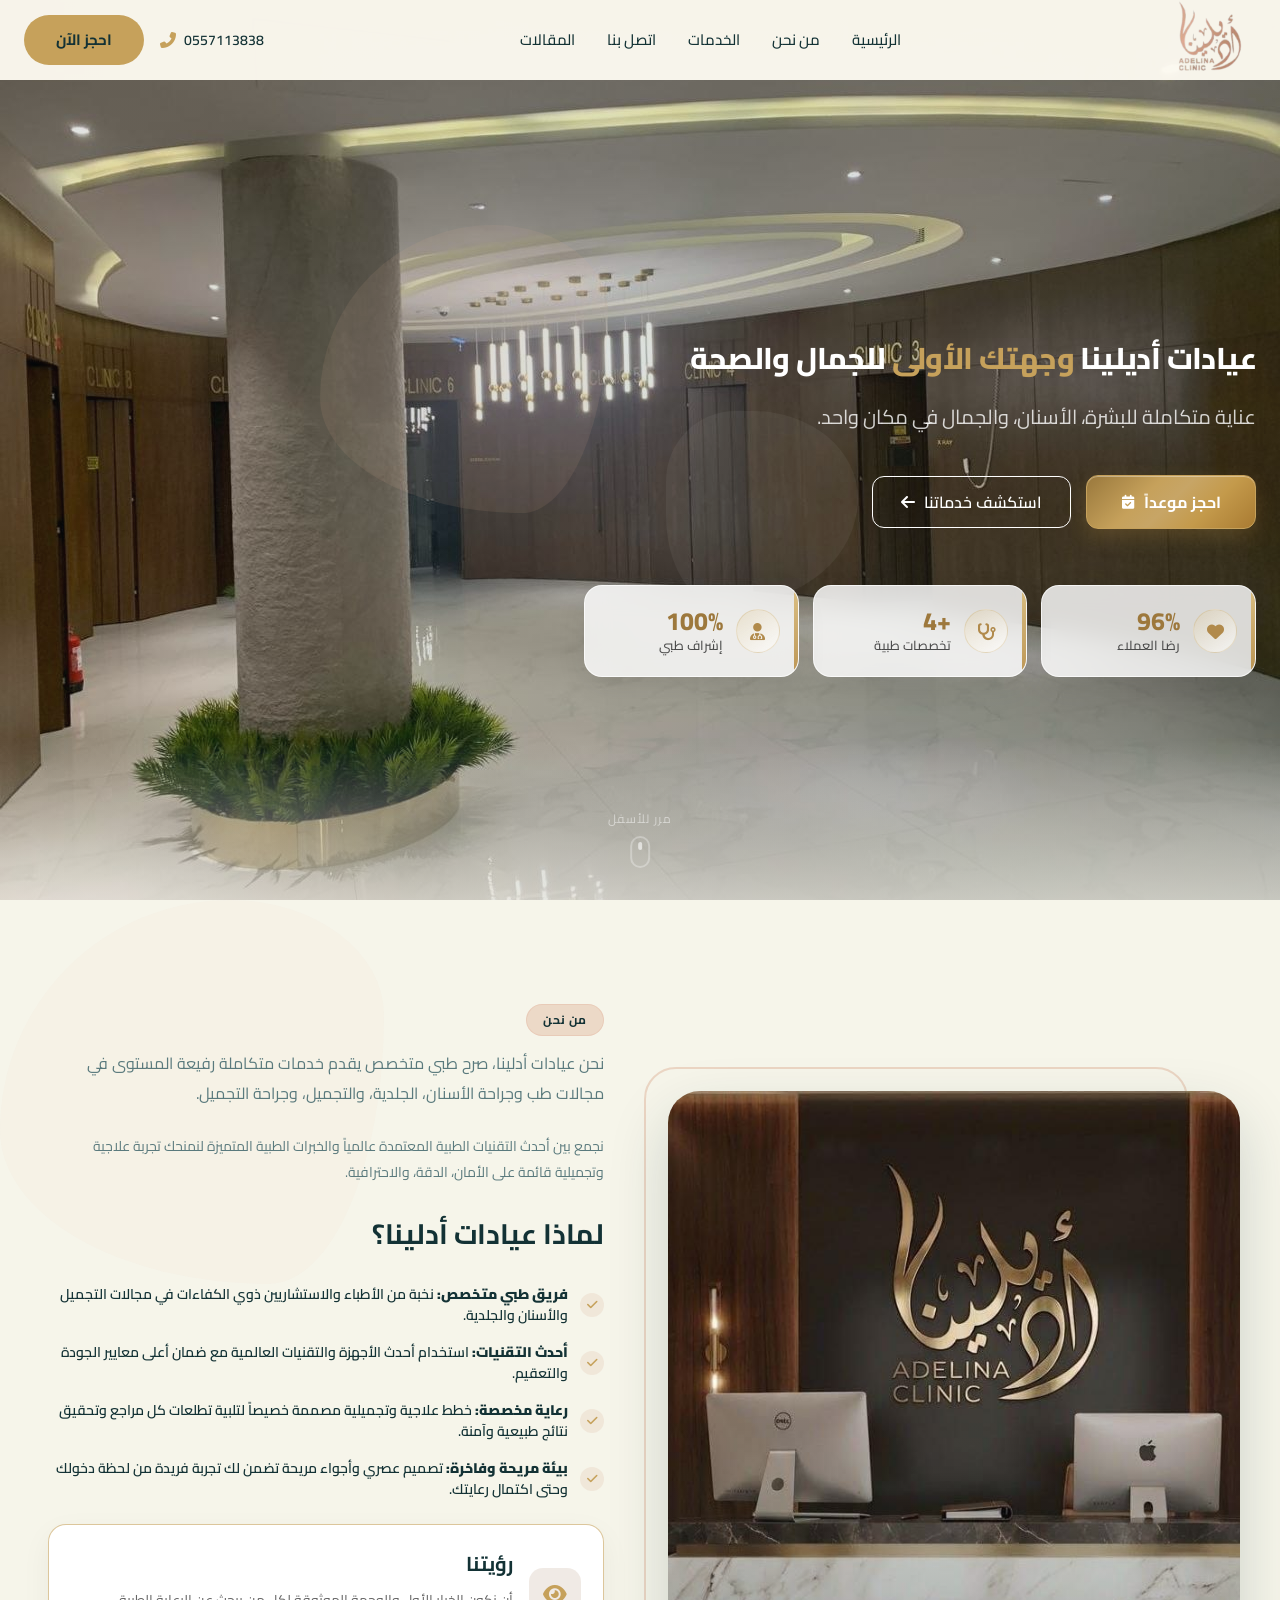
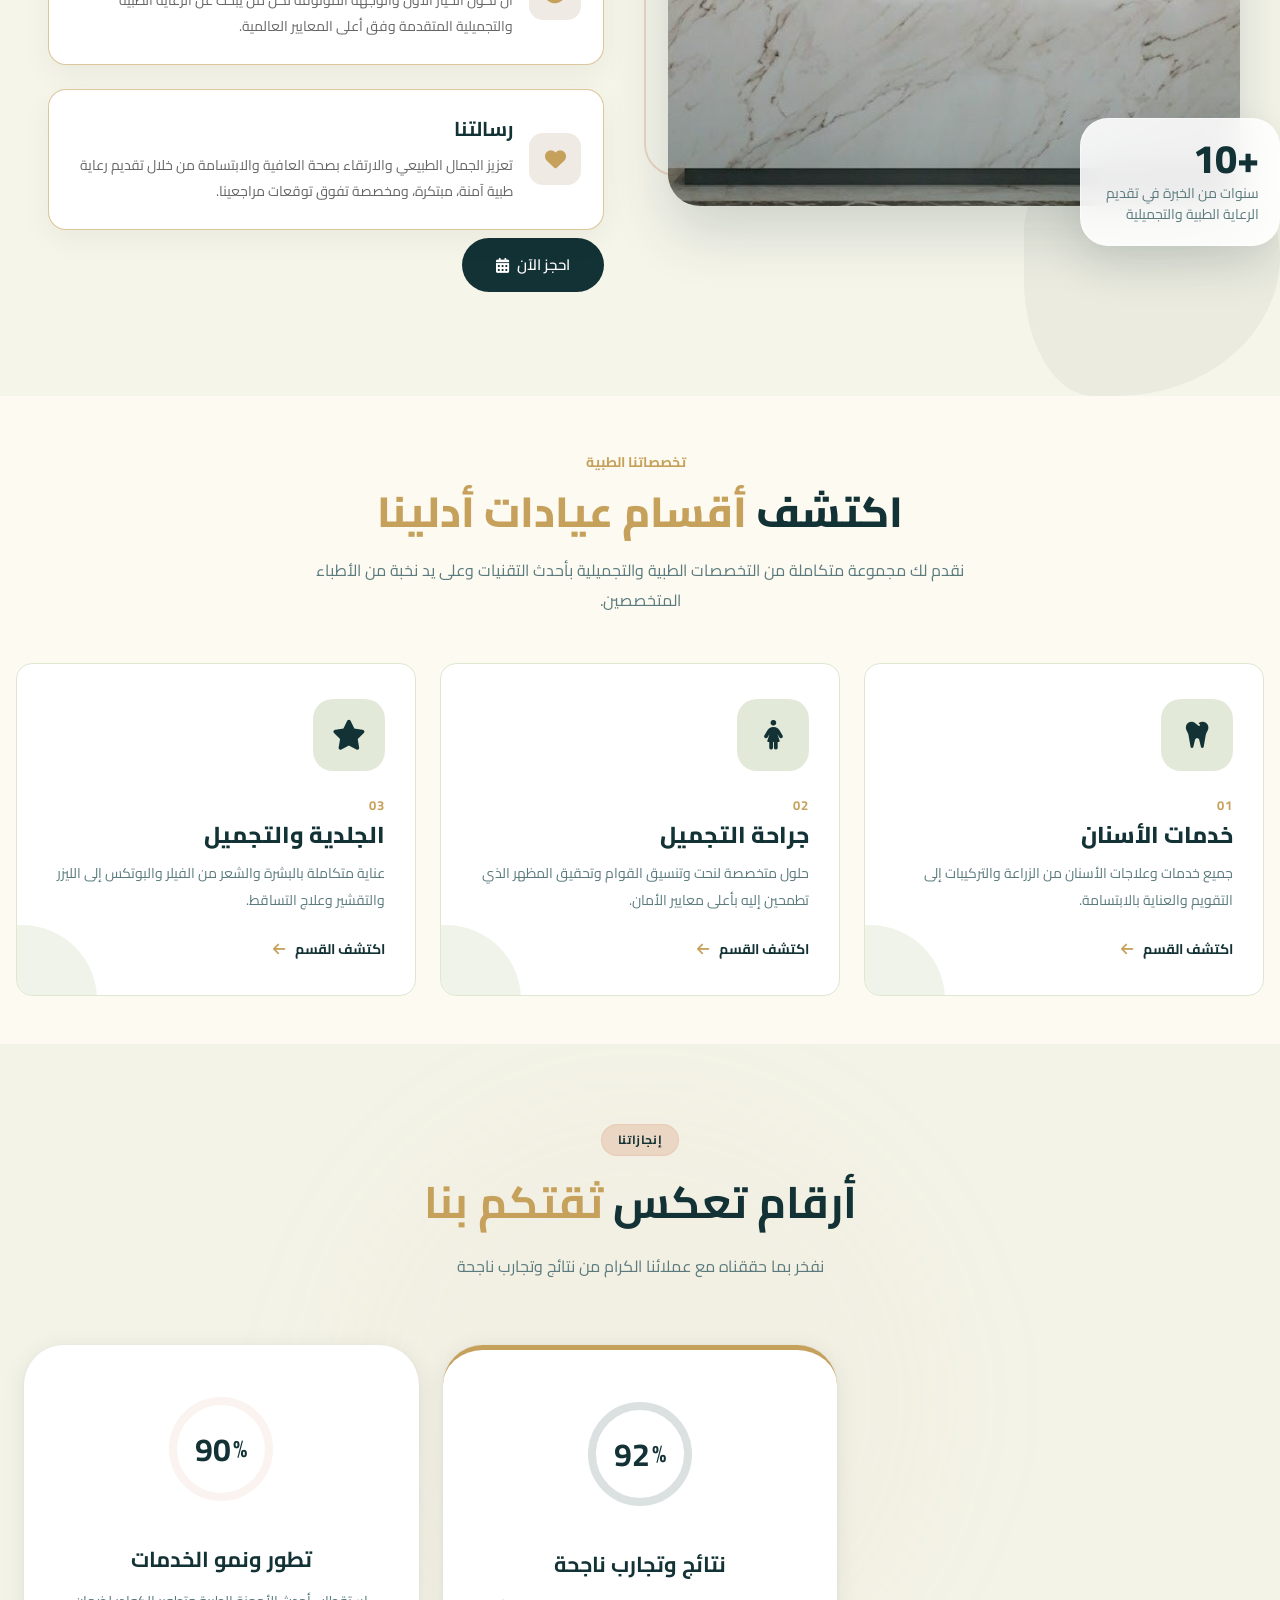
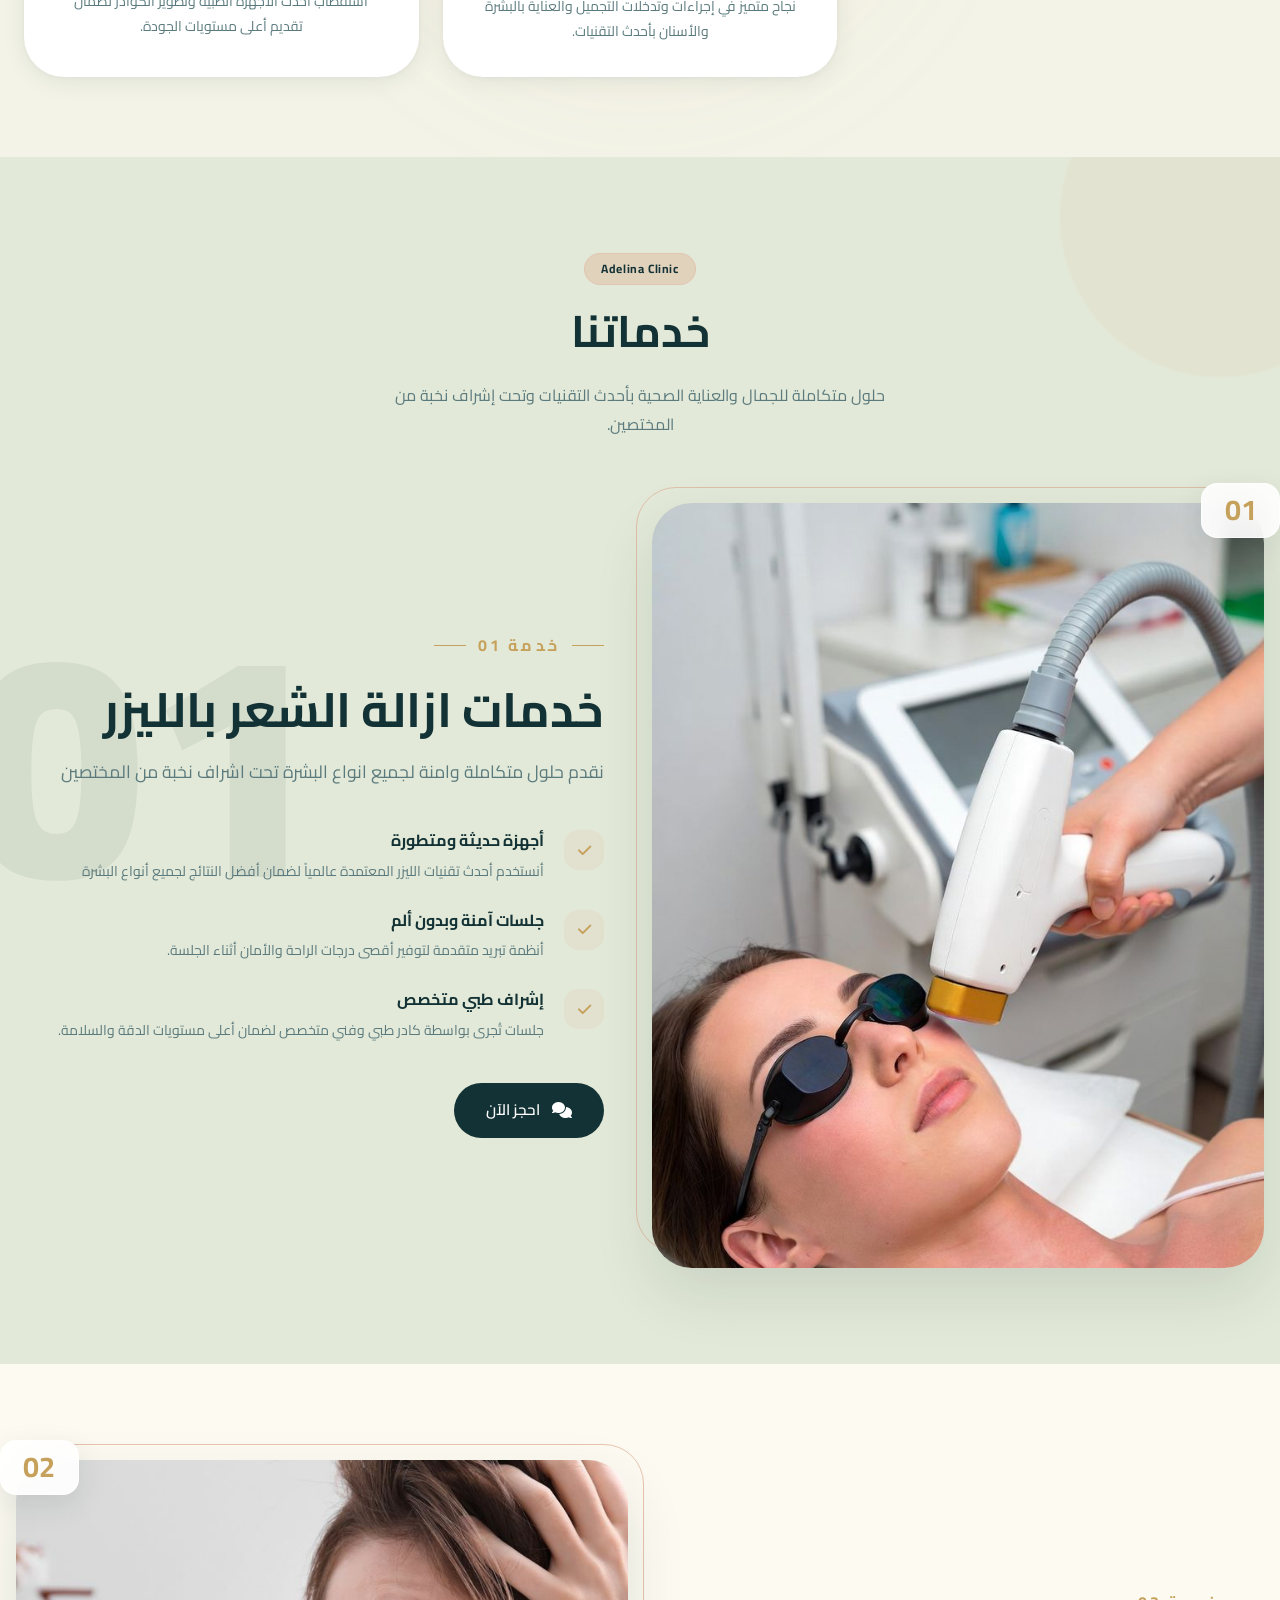
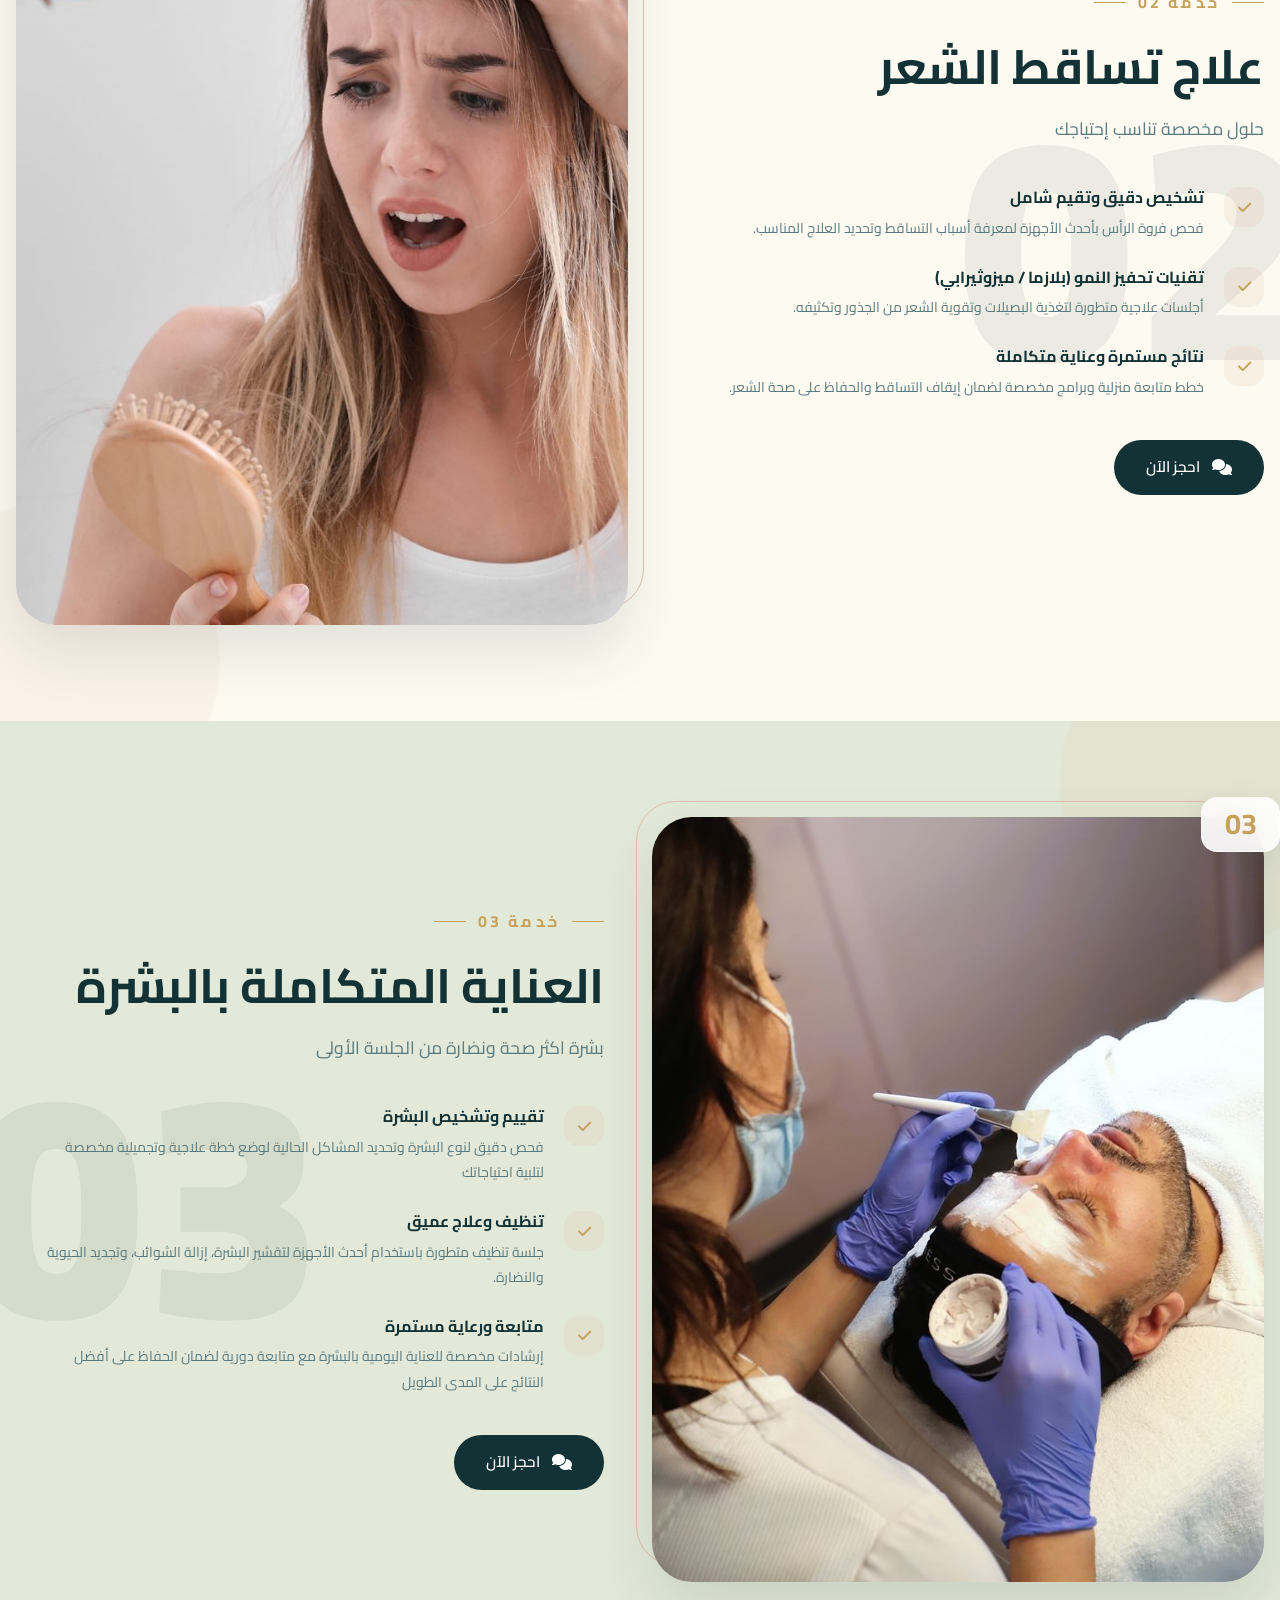
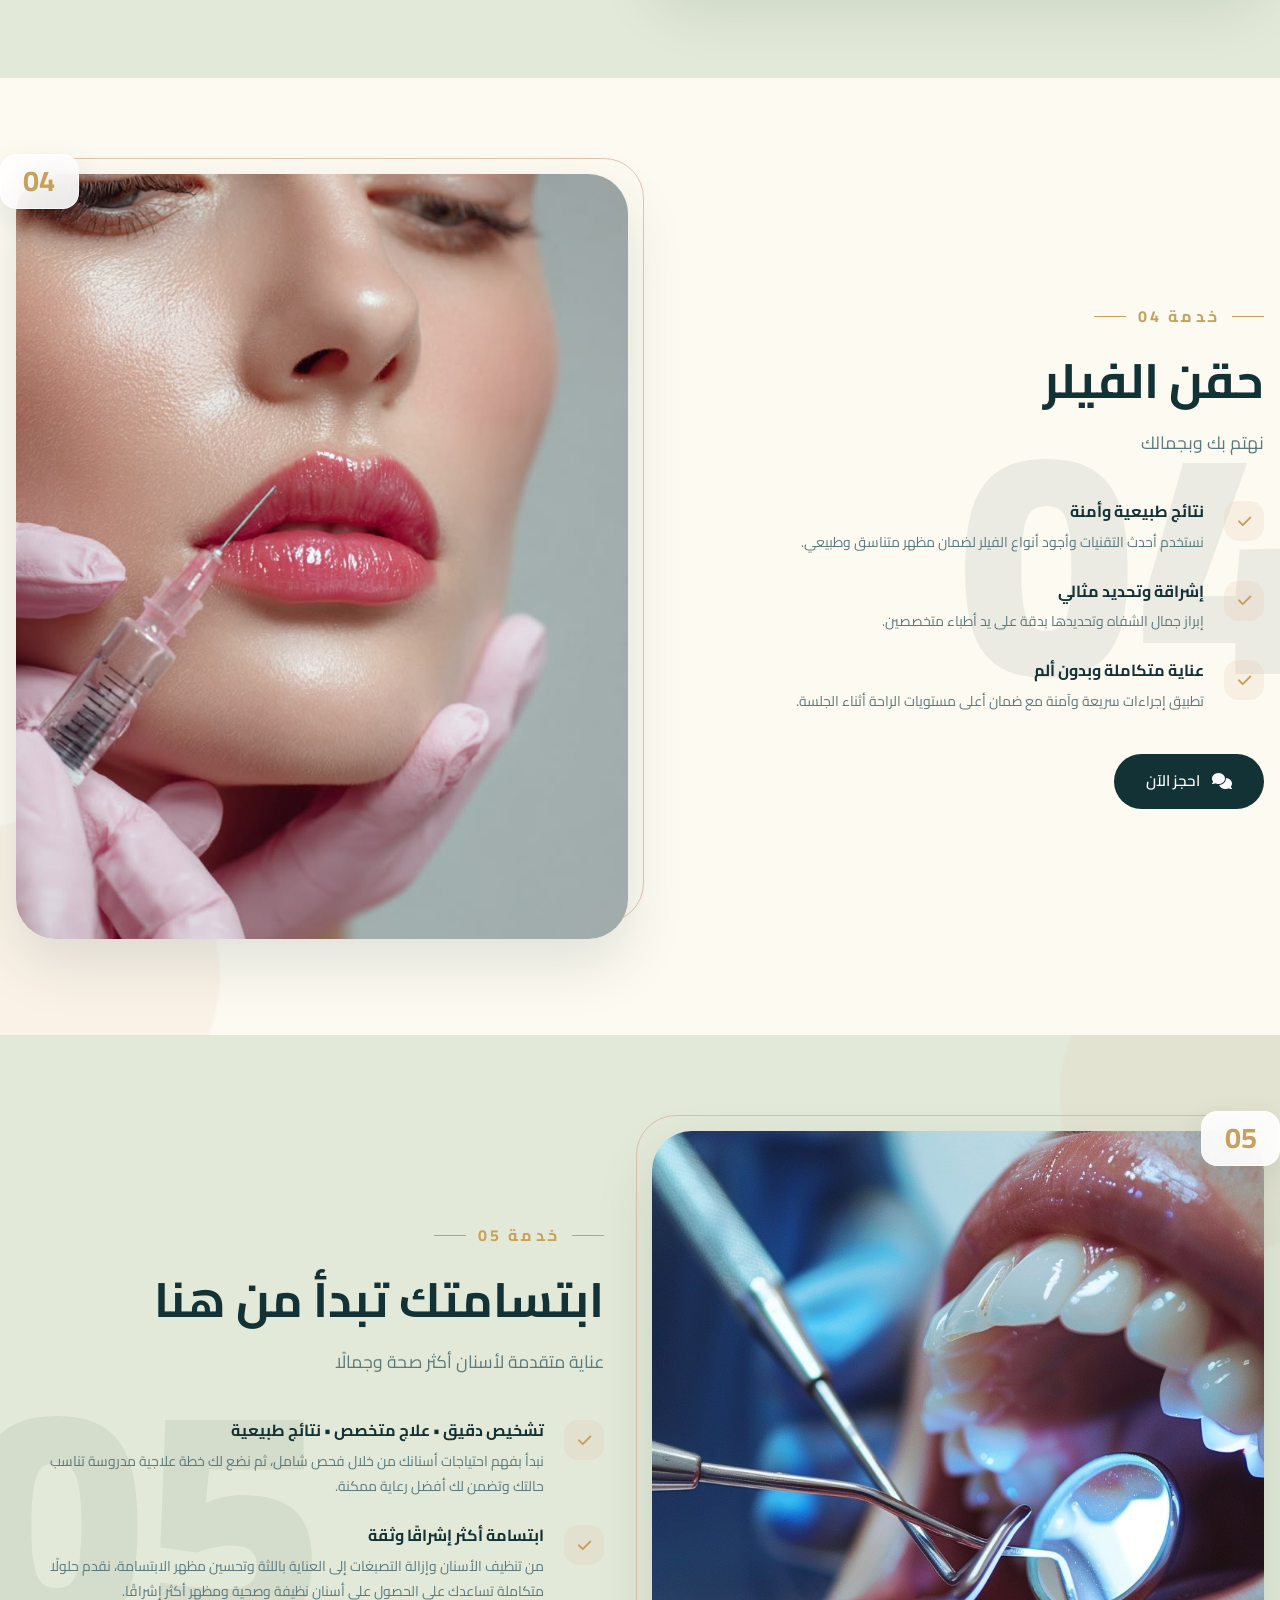
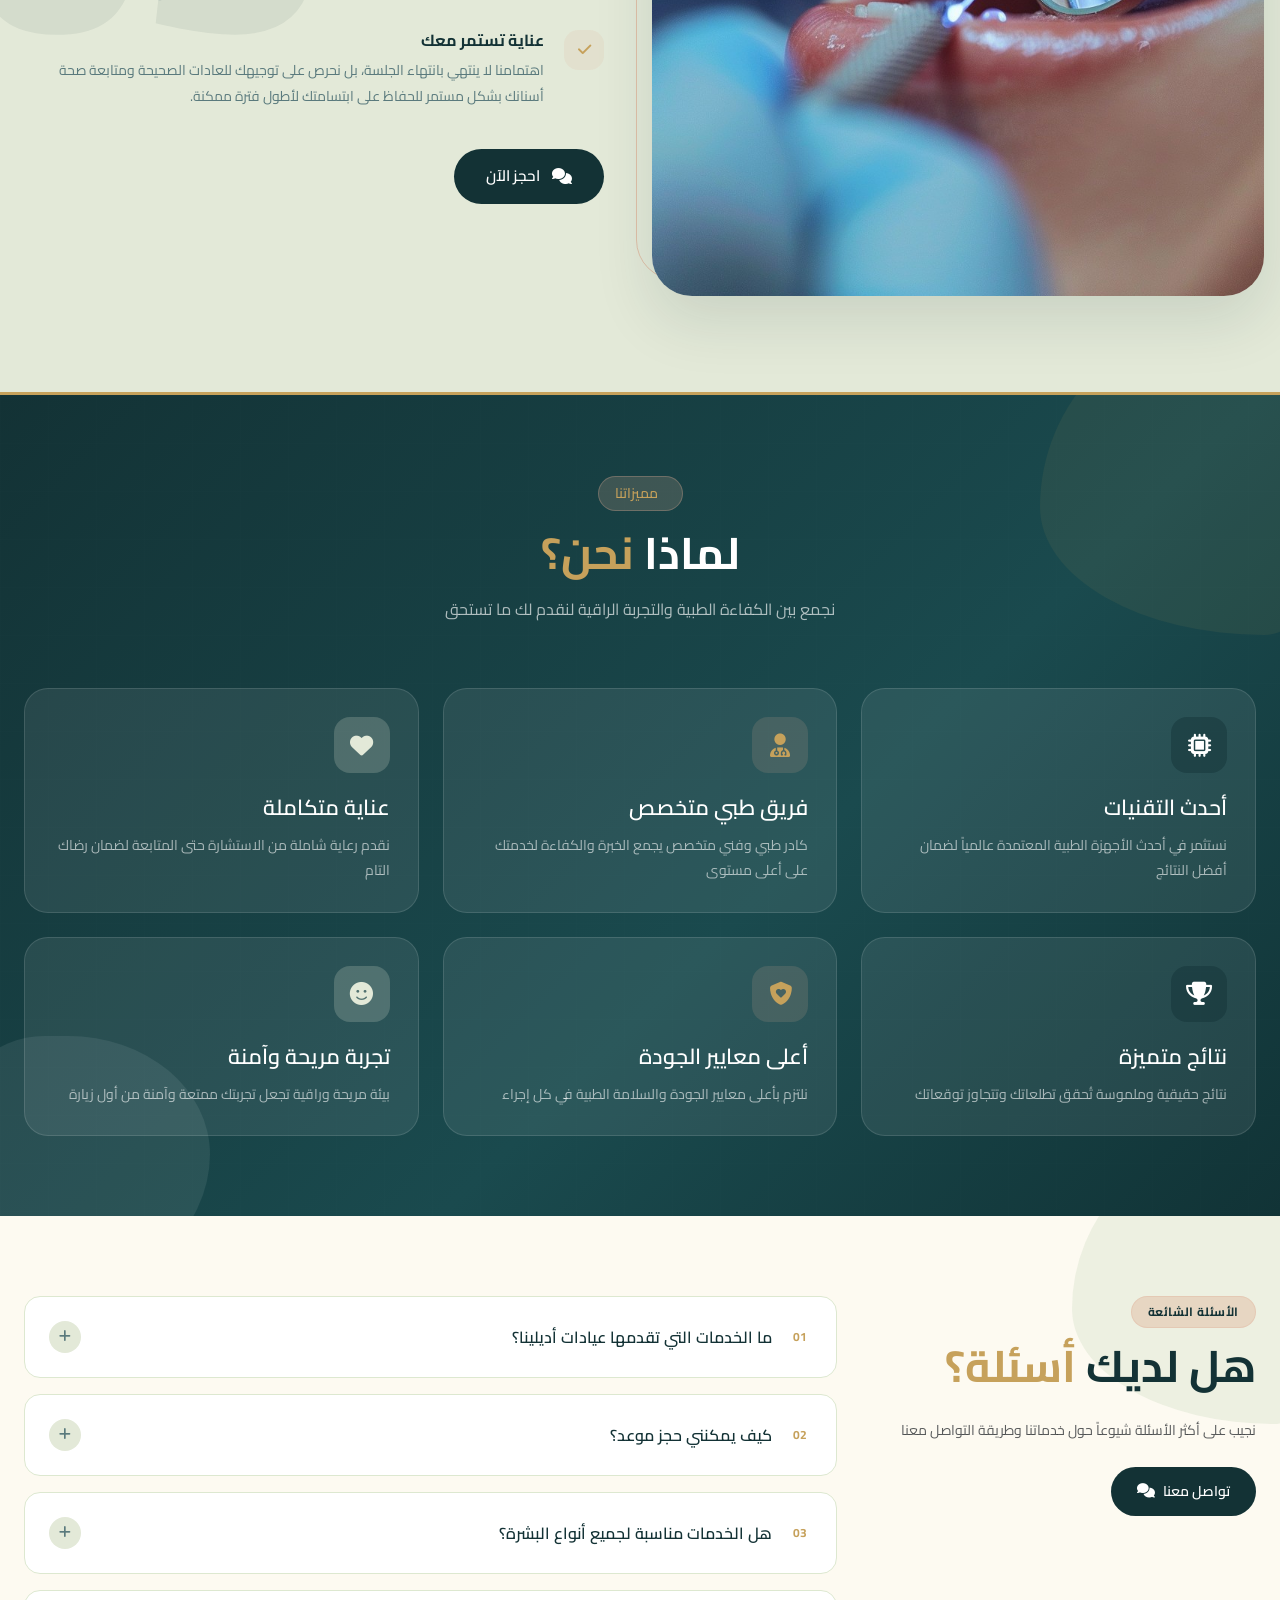
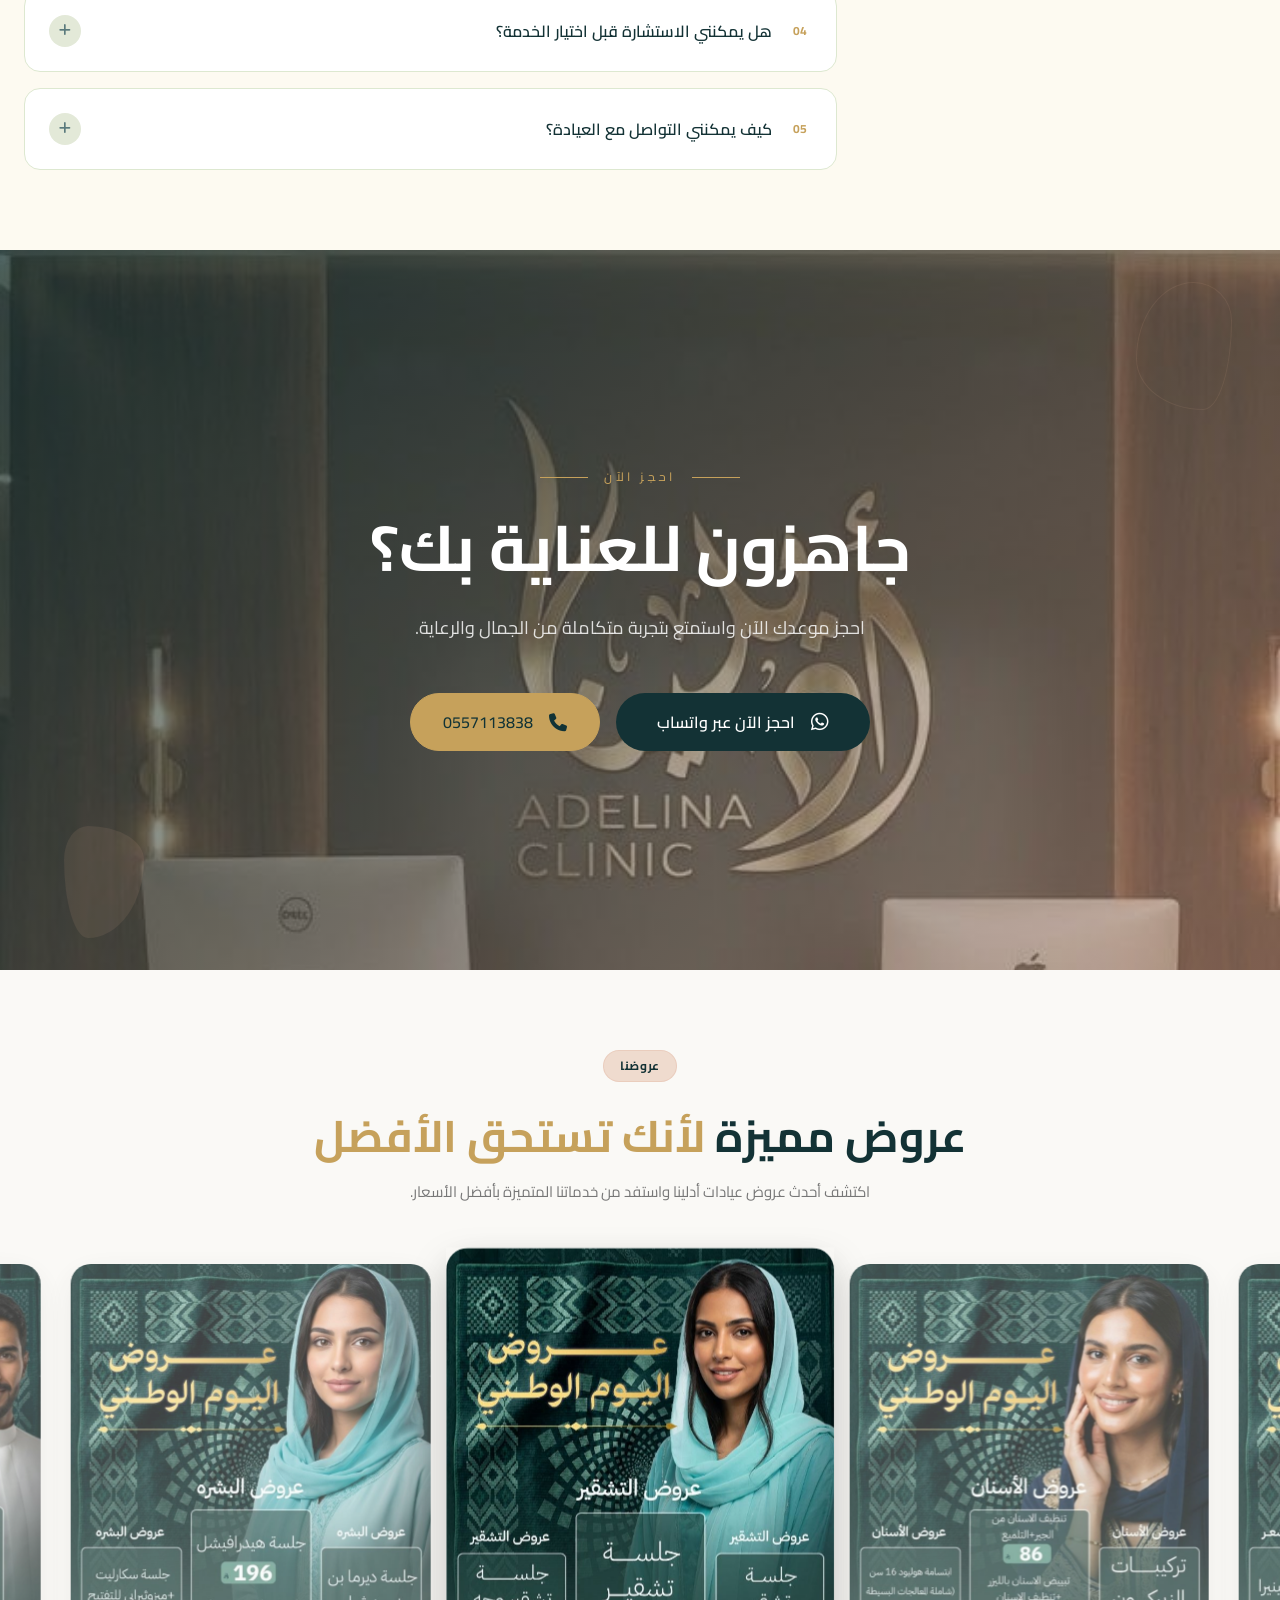
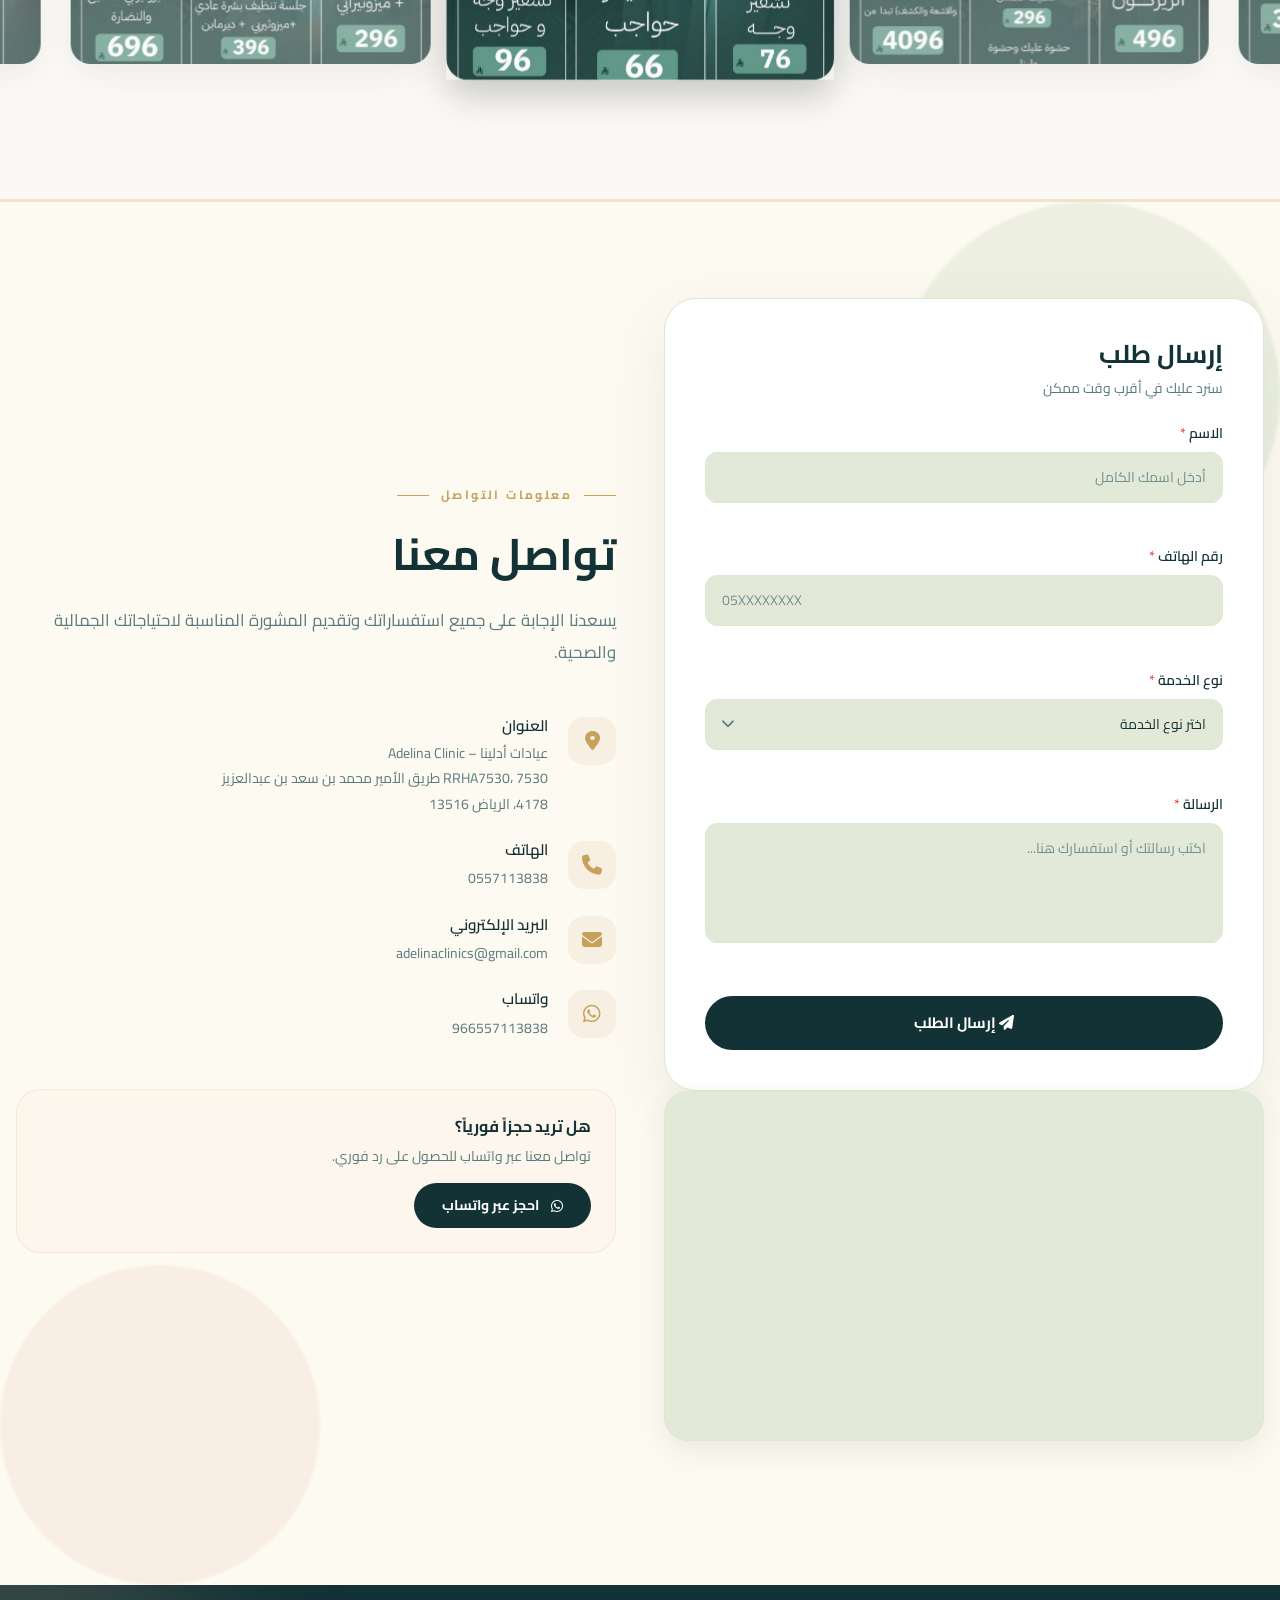
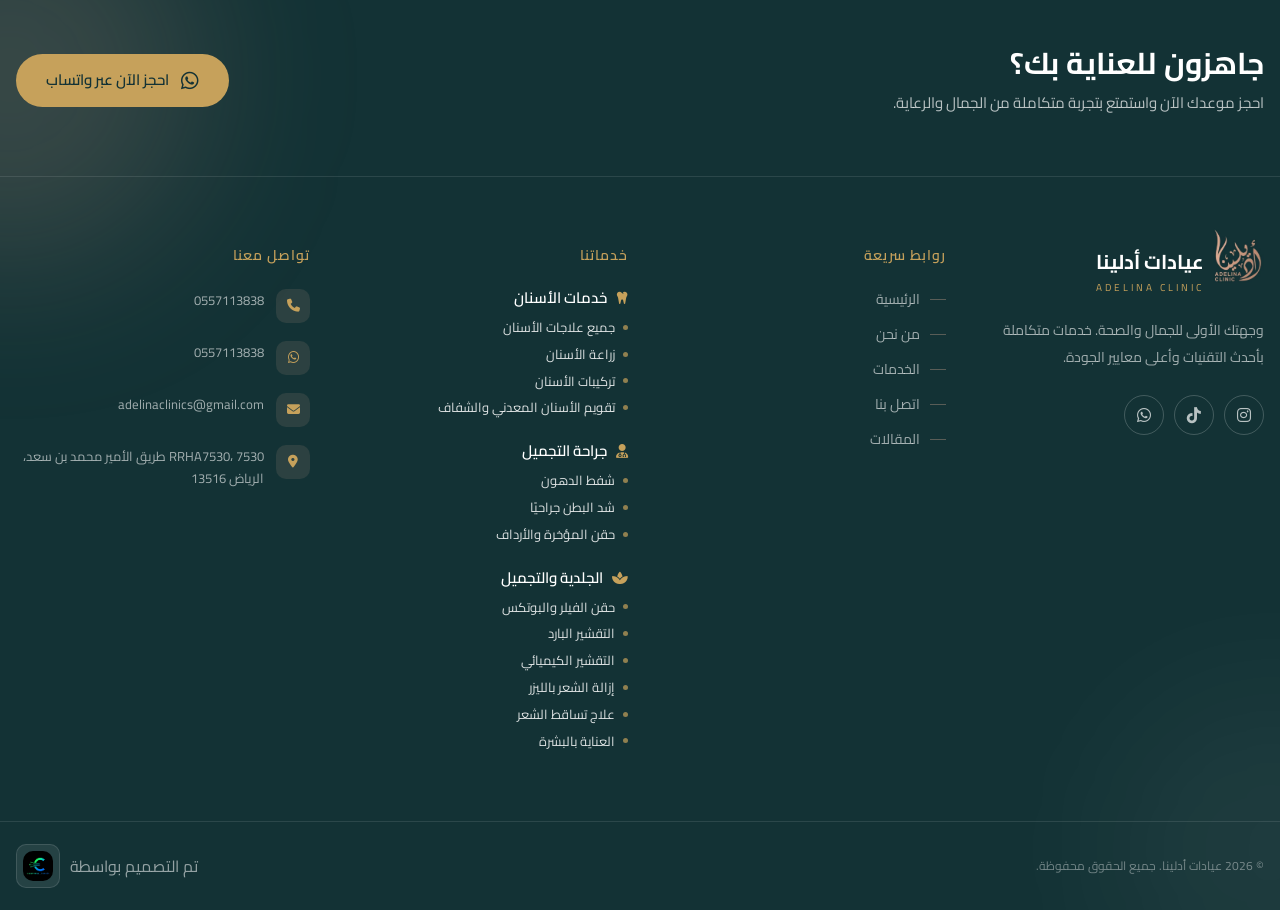
==== index.html @ 0e425050 "first commit" ====
<!doctype html>
<html lang="ar" dir="rtl">
  <head>
    <meta charset="UTF-8" />

    <meta name="viewport" content="width=device-width, initial-scale=1.0" />

    <meta http-equiv="X-UA-Compatible" content="IE=edge" />

    <meta
      name="robots"
      content="index, follow, max-image-preview:large, max-snippet:-1, max-video-preview:-1"
    />

    <meta
      name="googlebot"
      content="index, follow, max-image-preview:large, max-snippet:-1, max-video-preview:-1"
    />

    <meta http-equiv="content-language" content="ar" />

    <meta name="theme-color" content="#133235" />

    <meta name="color-scheme" content="light" />

    <title>عيادات أدلينا | وجهتك للجمال والرعاية</title>

    <meta
      name="description"
      content="عيادات أدلينا تقدم خدمات متكاملة في الجلدية والتجميل والليزر والأسنان وجراحة التجميل بأحدث التقنيات وعلى أعلى معايير الجودة."
    />

    <meta
      name="keywords"
      content="عيادات أدلينا, أدلينا كلينك, عيادات تجميل, عيادات جلدية, ليزر, إزالة الشعر بالليزر, علاج تساقط الشعر, العناية بالبشرة, فلر, أسنان تجميلية, جراحة تجميل, عيادات الرياض"
    />

    <meta name="author" content="Adelina Clinic" />

    <meta name="publisher" content="Adelina Clinic" />

    <meta name="application-name" content="Adelina Clinic" />

    <link rel="canonical" href="https://yourdomain.com/" />

    <link rel="icon" type="image/png" href="images/logo.jpg" />

    <link rel="apple-touch-icon" href="images/logo.jpg" />

    <meta property="og:type" content="website" />

    <meta property="og:title" content="عيادات أدلينا | وجهتك للجمال والرعاية" />

    <meta
      property="og:description"
      content="خدمات طبية وتجميلية متكاملة في الجلدية والليزر والأسنان وجراحة التجميل بأحدث التقنيات."
    />

    <meta property="og:url" content="https://yourdomain.com/" />

    <meta property="og:site_name" content="عيادات أدلينا" />

    <meta property="og:locale" content="ar_SA" />

    <meta
      property="og:image"
      content="https://yourdomain.com/assets/images/og-image.jpg"
    />

    <meta
      property="og:image:secure_url"
      content="https://yourdomain.com/assets/images/og-image.jpg"
    />

    <meta property="og:image:type" content="image/jpeg" />

    <meta property="og:image:width" content="1200" />

    <meta property="og:image:height" content="630" />

    <meta
      property="og:image:alt"
      content="عيادات أدلينا - الجمال والرعاية الطبية"
    />

    <meta name="twitter:card" content="summary_large_image" />

    <meta
      name="twitter:title"
      content="عيادات أدلينا | وجهتك للجمال والرعاية"
    />

    <meta
      name="twitter:description"
      content="خدمات طبية وتجميلية متكاملة بأحدث التقنيات وأعلى معايير الجودة."
    />

    <meta
      name="twitter:image"
      content="https://yourdomain.com/assets/images/og-image.jpg"
    />

    <meta name="twitter:image:alt" content="عيادات أدلينا" />

    <meta name="geo.region" content="SA-01" />

    <meta name="geo.placename" content="Riyadh" />

    <meta name="ICBM" content="24.7136, 46.6753" />

    <meta name="contact" content="0557113838" />

    <meta name="telephone" content="+966557113838" />

    <link rel="stylesheet" href="css/bootstrap.min.css" />

    <link rel="stylesheet" href="css/all.min.css" />

    <link rel="preconnect" href="https://fonts.googleapis.com" />

    <link rel="preconnect" href="https://fonts.gstatic.com" crossorigin />

    <link
      href="https://fonts.googleapis.com/css2?family=Cairo:wght@200..1000&family=Inter:ital,opsz,wght@0,14..32,100..900;1,14..32,100..900&display=swap"
      rel="stylesheet"
    />

    <link rel="stylesheet" href="https://unpkg.com/aos@2.3.4/dist/aos.css" />

    <link
      rel="stylesheet"
      href="https://cdn.jsdelivr.net/npm/swiper@11/swiper-bundle.min.css"
    />

    <link rel="stylesheet" href="css/index.css" />

    <script type="application/ld+json">
      {
        "@context": "https://schema.org",
        "@type": "MedicalClinic",
        "name": "عيادات أدلينا",
        "alternateName": "Adelina Clinic",
        "url": "https://yourdomain.com/",
        "logo": "https://yourdomain.com/assets/images/logo.png",
        "image": "https://yourdomain.com/assets/images/clinic.jpg",
        "description": "عيادات أدلينا تقدم خدمات متكاملة في الجلدية والتجميل والليزر والأسنان وجراحة التجميل.",
        "telephone": "+966557113838",
        "email": "support@exampledomain.com",
        "priceRange": "$$",
        "currenciesAccepted": "SAR",
        "address": {
          "@type": "PostalAddress",
          "streetAddress": "7530 طريق الأمير محمد بن سعد بن عبدالعزيز",
          "addressLocality": "الرياض",
          "postalCode": "13516",
          "addressCountry": "SA"
        },
        "geo": {
          "@type": "GeoCoordinates",
          "latitude": "24.7136",
          "longitude": "46.6753"
        },
        "areaServed": {
          "@type": "City",
          "name": "الرياض"
        },
        "sameAs": ["https://wa.me/966557113838"]
      }
    </script>
  </head>

  <body>
    <header id="mainHeader" class="main-header">
      <div class="container-rtl">
        <div class="header-inner py-3">
          <a href="/" class="logo-wrapper text-decoration-none">
            <div class="logo-icon py-3">
              <img
                src="images/logo-5.png"
                height="100"
                alt=""
                class=""
              />
             
            </div>
          </a>

          <nav class="desktop-nav">
            <a href="/" class="nav-link-custom"> الرئيسية </a>

            <a href="/#about" class="nav-link-custom"> من نحن </a>

            <a href="#services" class="nav-link-custom"> الخدمات </a>

            <a href="#contact" class="nav-link-custom"> اتصل بنا </a>
            <a href="blogs.html" class="nav-link-custom"> المقالات </a>
          </nav>

          <div class="header-actions">
            <a
              href="tel:0557113838"
              class="phone-link text-decoration-none"
              dir="ltr"
            >
              <i class="fas fa-phone-alt"></i>

              <span> 0557113838 </span>
            </a>

            <a href="#contact" class="btn-accent-custom text-decoration-none">
              احجز الآن
            </a>
          </div>

          <button
            id="mobileMenuToggle"
            class="mobile-toggle"
            type="button"
            aria-label="فتح القائمة"
            aria-expanded="false"
          >
            <i class="fas fa-bars"></i>
          </button>
        </div>
      </div>
    </header>

    <div id="mobileOverlay" class="mobile-overlay"></div>

    <aside id="mobileMenu" class="mobile-menu" aria-label="القائمة الرئيسية">
      <div class="mobile-menu-header">
        <div class="mobile-logo">
          <a href="/" class="logo-wrapper text-decoration-none">
            <div class="logo-icon py-3">
              <img
                src="images/logo-5.png"
                height="100"
                alt=""
                class=""
              />
              
          </a>
        </div>

        <button
          id="mobileMenuClose"
          class="mobile-close"
          type="button"
          aria-label="إغلاق القائمة"
        >
          <i class="fas fa-xmark"></i>
        </button>
      </div>

      <nav class="mobile-nav">
        <a href="/" class="mobile-nav-link text-decoration-none">
          <span> الرئيسية </span>

          <i class="fas fa-chevron-left"></i>
        </a>

        <a href="#about" class="mobile-nav-link text-decoration-none">
          <span> من نحن </span>

          <i class="fas fa-chevron-left"></i>
        </a>

        <a href="#services" class="mobile-nav-link text-decoration-none">
          <span> الخدمات </span>

          <i class="fas fa-chevron-left"></i>
        </a>

        <a href="#contact" class="mobile-nav-link text-decoration-none">
          <span> اتصل بنا </span>

          <i class="fas fa-chevron-left"></i>
        </a>

        <a href="blogs.html" class="mobile-nav-link text-decoration-none">
          <span> المقالات </span>

          <i class="fas fa-chevron-left"></i>
        </a>
      </nav>

      <div class="mobile-menu-footer">
        <a
          href="tel:0557113838"
          class="mobile-phone text-decoration-none"
          dir="ltr"
        >
          <i class="fas fa-phone"></i>

          <span> 0557113838 </span>
        </a>

        <a
          href="#contact"
          class="btn-accent-custom mobile-book-btn text-decoration-none"
        >
          احجز موعدك الآن
        </a>
      </div>
    </aside>

    <main>
      <section id="hero" class="hero-section" aria-label="القسم الرئيسي">
        <div class="hero-background">
          <img
            src="images/hero-bg.jpg"
            alt="عيادة أديلينا الفاخرة — بيئة طبية نظيفة وعصرية"
            class="hero-background-image"
          />

          <div class="hero-overlay"></div>

          <!-- Bottom Fade -->

          <div class="hero-bottom-fade"></div>
        </div>

        <div class="hero-blob hero-blob-one" aria-hidden="true"></div>

        <div class="hero-blob hero-blob-two" aria-hidden="true"></div>

        <div class="container-rtl hero-content mt-5">
          <div class="hero-content-inner mt-5">
            <h1 class="hero-animate hero-title">
              عيادات أديلينا

              <span class="hero-title-accent"> وجهتك الأولى </span>

              للجمال والصحة
            </h1>

            <p class="hero-animate hero-description">
              عناية متكاملة للبشرة، الأسنان، والجمال في مكان واحد.
            </p>

            <div class="hero-animate hero-actions">
              <!-- Primary / Gold Button -->
              <a
                href="#contact"
                class="btn-gold-custom hero-primary-btn text-decoration-none"
              >
                <span>احجز موعداً</span>
                <i class="fas fa-calendar-check"></i>
              </a>
              <!-- Secondary / Ghost Button -->
              <a
                href="#services"
                class="btn-outline-custom hero-secondary-btn text-decoration-none"
              >
                <span>استكشف خدماتنا</span>
                <i class="fas fa-arrow-left"></i>
              </a>
            </div>

           <div class="hero-animate hero-stats">

  <div class="hero-stat">
    <div class="hero-stat-icon">
      <i class="fas fa-heart"></i>
    </div>

    <div>
      <p class="hero-stat-value">96%</p>
      <p class="hero-stat-label">رضا العملاء</p>
    </div>
  </div>


  <div class="hero-stat">
    <div class="hero-stat-icon">
      <i class="fas fa-stethoscope"></i>
    </div>

    <div>
      <p class="hero-stat-value">+4</p>
      <p class="hero-stat-label">تخصصات طبية</p>
    </div>
  </div>


  <div class="hero-stat">
    <div class="hero-stat-icon">
      <i class="fas fa-user-doctor"></i>
    </div>

    <div>
      <p class="hero-stat-value">100%</p>
      <p class="hero-stat-label">إشراف طبي</p>
    </div>
  </div>

</div>
          </div>
        </div>

        

        <div class="hero-scroll-indicator">
          <span> مرر للأسفل </span>

          <div class="scroll-mouse">
            <div class="scroll-dot"></div>
          </div>
        </div>
      </section>

      <section
        id="about"
        class="about-section section-padding"
        aria-labelledby="about-heading"
      >
        <div class="about-blob about-blob-one" aria-hidden="true"></div>
        <div class="about-blob about-blob-two" aria-hidden="true"></div>

        <div class="container-rtl position-relative z-2">
          <div class="row align-items-center g-4" data-aos="fade-up">
            <div class="col-lg-6 order-2 order-lg-1">
              <div class="about-image-wrapper">
                <div class="about-image-box">
                  <img
                    src="images/bg-2.jpg"
                    alt="عيادات أدلينا - فريق طبي متخصص في مجالات الأسنان والجلدية والتجميل"
                    class="about-image"
                  />

                  <div class="about-image-overlay"></div>
                </div>

                <div class="about-experience-card">
                  <p class="about-experience-number">+10</p>

                  <p class="about-experience-text">
                    سنوات من الخبرة في تقديم الرعاية الطبية والتجميلية
                  </p>
                </div>

                <div class="about-image-border" aria-hidden="true"></div>
              </div>
            </div>

            <div class="col-lg-6 order-1 order-lg-2">
              <div class="p-4">
                <div>
                  <span class="section-badge"> من نحن </span>
                </div>
                <p class="about-description">
                  نحن عيادات أدلينا، صرح طبي متخصص يقدم خدمات متكاملة رفيعة
                  المستوى في مجالات طب وجراحة الأسنان، الجلدية، والتجميل، وجراحة
                  التجميل.
                </p>

                <p class="about-description-small">
                  نجمع بين أحدث التقنيات الطبية المعتمدة عالمياً والخبرات الطبية
                  المتميزة لنمنحك تجربة علاجية وتجميلية قائمة على الأمان، الدقة،
                  والاحترافية.
                </p>

                <div class="about-features mb-4">
                  <h3 class="about-features-title mb-3 fw-bolder">
                    لماذا عيادات أدلينا؟
                  </h3>

                  <div class="about-feature" style="transition-delay: 0ms">
                    <div class="feature-check">
                      <i class="fas fa-check"></i>
                    </div>

                    <span>
                      <strong>فريق طبي متخصص:</strong>
                      نخبة من الأطباء والاستشاريين ذوي الكفاءات في مجالات
                      التجميل والأسنان والجلدية.
                    </span>
                  </div>

                  <div class="about-feature" style="transition-delay: 80ms">
                    <div class="feature-check">
                      <i class="fas fa-check"></i>
                    </div>

                    <span>
                      <strong>أحدث التقنيات:</strong>
                      استخدام أحدث الأجهزة والتقنيات العالمية مع ضمان أعلى
                      معايير الجودة والتعقيم.
                    </span>
                  </div>

                  <div class="about-feature" style="transition-delay: 160ms">
                    <div class="feature-check">
                      <i class="fas fa-check"></i>
                    </div>

                    <span>
                      <strong>رعاية مخصصة:</strong>
                      خطط علاجية وتجميلية مصممة خصيصاً لتلبية تطلعات كل مراجع
                      وتحقيق نتائج طبيعية وآمنة.
                    </span>
                  </div>

                  <div class="about-feature" style="transition-delay: 240ms">
                    <div class="feature-check">
                      <i class="fas fa-check"></i>
                    </div>

                    <span>
                      <strong>بيئة مريحة وفاخرة:</strong>
                      تصميم عصري وأجواء مريحة تضمن لك تجربة فريدة من لحظة دخولك
                      وحتى اكتمال رعايتك.
                    </span>
                  </div>
                </div>

                <div class="about-vision-mission row g-4">
                  <div class="col-12">
                    <div class="vision-mission-card">
                      <div class="vision-mission-icon">
                        <i class="fas fa-eye"></i>
                      </div>

                      <div class="vision-mission-content">
                        <span class="vision-mission-label">رؤيتنا</span>

                        <p>
                          أن نكون الخيار الأول والوجهة الموثوقة لكل من يبحث عن
                          الرعاية الطبية والتجميلية المتقدمة وفق أعلى المعايير
                          العالمية.
                        </p>
                      </div>
                    </div>
                  </div>

                  <div class="col-12">
                    <div class="vision-mission-card">
                      <div class="vision-mission-icon">
                        <i class="fas fa-heart"></i>
                      </div>

                      <div class="vision-mission-content">
                        <span class="vision-mission-label">رسالتنا</span>

                        <p>
                          تعزيز الجمال الطبيعي والارتقاء بصحة العافية والابتسامة
                          من خلال تقديم رعاية طبية آمنة، مبتكرة، ومخصصة تفوق
                          توقعات مراجعينا.
                        </p>
                      </div>
                    </div>
                  </div>
                </div>

                <div>
                  <a href="#contact" class="btn-primary">
                    <span> احجز الآن </span>

                    <i class="fas fa-calendar-days"></i>
                  </a>
                </div>
              </div>
            </div>
          </div>
        </div>
      </section>
<!-- =========================
     Medical Departments
========================= -->
<section class="departments-section py-5" id="departments">
  <div class="container">

    <!-- Section Header -->
    <div class="section-heading text-center mb-5">
      <span class="section-subtitle">
        <i class="fa-solid fa-sparkles"></i>
        تخصصاتنا الطبية
      </span>

      <h2 class="section-title">
        اكتشف <span>أقسام عيادات أدلينا</span>
      </h2>

      <p class="section-description">
        نقدم لك مجموعة متكاملة من التخصصات الطبية والتجميلية
        بأحدث التقنيات وعلى يد نخبة من الأطباء المتخصصين.
      </p>
    </div>

    <!-- Departments -->
    <div class="row g-4 justify-content-center">

      <!-- Dental -->
      <div class="col-12 col-md-6 col-lg-4">
        <a href="dental.html" class="department-card">

          <div class="department-icon">
            <i class="fa-solid fa-tooth"></i>
          </div>

          <div class="department-content">
            <span class="department-number">01</span>

            <h3>خدمات الأسنان</h3>

            <p>
              جميع خدمات وعلاجات الأسنان من الزراعة
              والتركيبات إلى التقويم والعناية بالابتسامة.
            </p>

            <div class="department-link">
              اكتشف القسم
              <i class="fa-solid fa-arrow-left"></i>
            </div>
          </div>

          <div class="department-decoration"></div>
        </a>
      </div>


      <!-- Plastic Surgery -->
      <div class="col-12 col-md-6 col-lg-4">
        <a href="plastic-surgery.html" class="department-card">

          <div class="department-icon">
            <i class="fa-solid fa-person-dress"></i>
          </div>

          <div class="department-content">
            <span class="department-number">02</span>

            <h3>جراحة التجميل</h3>

            <p>
              حلول متخصصة لنحت وتنسيق القوام وتحقيق
              المظهر الذي تطمحين إليه بأعلى معايير الأمان.
            </p>

            <div class="department-link">
              اكتشف القسم
              <i class="fa-solid fa-arrow-left"></i>
            </div>
          </div>

          <div class="department-decoration"></div>
        </a>
      </div>


      <!-- Dermatology -->
      <div class="col-12 col-md-6 col-lg-4">
        <a href="dermatology.html" class="department-card">

          <div class="department-icon">
            <i class="fa-solid fa-star"></i>
          </div>

          <div class="department-content">
            <span class="department-number">03</span>

            <h3>الجلدية والتجميل</h3>

            <p>
              عناية متكاملة بالبشرة والشعر من الفيلر
              والبوتكس إلى الليزر والتقشير وعلاج التساقط.
            </p>

            <div class="department-link">
              اكتشف القسم
              <i class="fa-solid fa-arrow-left"></i>
            </div>
          </div>

          <div class="department-decoration"></div>
        </a>
      </div>

    </div>
  </div>
</section>
   

      <section
        id="statistics"
        class="statistics-section section-padding"
        aria-labelledby="stats-heading"
      >
        <div class="statistics-decoration" aria-hidden="true">
          <div class="statistics-glow"></div>
        </div>

        <div class="container-rtl position-relative">
          <div class="statistics-header text-center" data-aos="fade-up">
            <span class="section-badge"> إنجازاتنا </span>

            <h2 id="stats-heading" class="text-section-title mt-2 mb-4">
              أرقام تعكس
              <span class="text-dark"> ثقتكم بنا </span>
            </h2>

            <p class="statistics-subtitle">
              نفخر بما حققناه مع عملائنا الكرام من نتائج وتجارب ناجحة
            </p>
          </div>

          <div class="row g-4 justify-content-center" data-aos="fade-up">
            <div class="col-12 col-md-4">
              <div class="statistics-card">
                <div class="stat-content">
                  <div class="stat-ring-wrapper">
                    <svg
                      class="stat-ring-svg"
                      width="144"
                      height="144"
                      viewBox="0 0 144 144"
                      aria-hidden="true"
                    >
                      <circle
                        class="stat-ring-track"
                        cx="72"
                        cy="72"
                        r="48"
                        fill="none"
                        stroke="rgba(221,173,148,0.15)"
                        stroke-width="8"
                      ></circle>

                      <circle
                        class="stat-ring-progress stat-ring-pink"
                        cx="72"
                        cy="72"
                        r="48"
                        fill="none"
                        stroke="#DDAD94"
                        stroke-width="8"
                        stroke-linecap="round"
                      ></circle>
                    </svg>

                    <div class="stat-ring-value">
                      <span class="stat-number" data-target="96"> 0 </span>

                      <span class="stat-suffix"> % </span>
                    </div>
                  </div>

                  <h3 class="text-card-title mb-3 fw-bolder">
                    نسبة رضا العملاء
                  </h3>

                  <p class="stat-description">
                    يحصل عملاؤنا على تجربة علاجية وتجميلية متكاملة تحقق تطلعاتهم
                    وتمنحهم النتائج المرجوة.
                  </p>
                </div>
              </div>
            </div>

            <div class="col-12 col-md-4">
              <div class="statistics-card second-statistics">
                <div class="stat-content">
                  <div class="stat-ring-wrapper">
                    <svg
                      class="stat-ring-svg"
                      width="144"
                      height="144"
                      viewBox="0 0 144 144"
                      aria-hidden="true"
                    >
                      <circle
                        class="stat-ring-track"
                        cx="72"
                        cy="72"
                        r="48"
                        fill="none"
                        stroke="rgba(19,50,53,0.15)"
                        stroke-width="8"
                      ></circle>

                      <circle
                        class="stat-ring-progress stat-ring-teal"
                        cx="72"
                        cy="72"
                        r="48"
                        fill="none"
                        stroke="#133235"
                        stroke-width="8"
                        stroke-linecap="round"
                      ></circle>
                    </svg>

                    <div class="stat-ring-value">
                      <span class="stat-number" data-target="92"> 0 </span>

                      <span class="stat-suffix"> % </span>
                    </div>
                  </div>

                  <h3 class="text-card-title mb-3 fw-bolder">
                    نتائج وتجارب ناجحة
                  </h3>

                  <p class="stat-description">
                    نجاح متميز في إجراءات وتدخلات التجميل والعناية بالبشرة
                    والأسنان بأحدث التقنيات.
                  </p>
                </div>
              </div>
            </div>

            <div class="col-12 col-md-4">
              <div class="statistics-card">
                <div class="stat-content">
                  <div class="stat-ring-wrapper">
                    <svg
                      class="stat-ring-svg"
                      width="144"
                      height="144"
                      viewBox="0 0 144 144"
                      aria-hidden="true"
                    >
                      <circle
                        class="stat-ring-track"
                        cx="72"
                        cy="72"
                        r="48"
                        fill="none"
                        stroke="rgba(221,173,148,0.15)"
                        stroke-width="8"
                      ></circle>

                      <circle
                        class="stat-ring-progress stat-ring-pink"
                        cx="72"
                        cy="72"
                        r="48"
                        fill="none"
                        stroke="#DDAD94"
                        stroke-width="8"
                        stroke-linecap="round"
                      ></circle>
                    </svg>

                    <div class="stat-ring-value">
                      <span class="stat-number" data-target="90"> 0 </span>

                      <span class="stat-suffix"> % </span>
                    </div>
                  </div>

                  <h3 class="text-card-title fw-bolder mb-3">
                    تطور ونمو الخدمات
                  </h3>

                  <p class="stat-description">
                    استقطاب أحدث الأجهزة الطبية وتطوير الكوادر لضمان تقديم أعلى
                    مستويات الجودة.
                  </p>
                </div>
              </div>
            </div>
          </div>
        </div>
      </section>

      <div id="services">
        <section
          class="service-row service-row-light"
          aria-labelledby="service-01-title"
        >
          <div class="statistics-header text-center" data-aos="fade-up">
            <span class="section-badge"> Adelina Clinic </span>

            <h2 id="stats-heading" class="text-section-title mt-2 mb-4">
              خدماتنا
            </h2>

            <p class="statistics-subtitle">
              حلول متكاملة للجمال والعناية الصحية بأحدث التقنيات وتحت إشراف نخبة
              من المختصين.
            </p>
          </div>

          <div
            class="service-bg-number service-bg-number-left"
            aria-hidden="true"
          >
            01
          </div>

          <div
            class="service-orb service-orb-top-right"
            aria-hidden="true"
          ></div>

          <div class="container service-container">
            <div class="row align-items-center service-grid" data-aos="fade-up">
              <div class="col-12 col-lg-6 order-1">
                <div class="service-image-column">
                  <div class="service-image-wrapper">
                    <img
                      src="images/service-1.jpg"
                      alt="خدمات طب الأسنان في عيادات أديلينا"
                      class="service-image"
                    />
                  </div>

                  <div
                    class="service-image-border service-border-left"
                    aria-hidden="true"
                  ></div>

                  <div class="service-number-badge service-badge-right">
                    <span> 01 </span>
                  </div>
                </div>
              </div>

              <div class="col-12 col-lg-6 order-2">
                <div class="service-content p-4">
                  <div class="service-label">
                    <div class="service-label-line"></div>

                    <span> خدمة 01 </span>
                    <div class="service-label-line"></div>
                  </div>

                  <h2 id="service-01-title" class="service-title">
                    خدمات ازالة الشعر بالليزر
                  </h2>

                  <p class="service-subtitle">
                    نقدم حلول متكاملة وامنة لجميع انواع البشرة تحت اشراف نخبة من
                    المختصين
                  </p>

                  <div class="service-features">
                    <div class="feature-item">
                      <div class="feature-icon">
                        <i class="fas fa-check"></i>
                      </div>

                      <div class="feature-content">
                        <h3>أجهزة حديثة ومتطورة</h3>

                        <p>
                          أنستخدم أحدث تقنيات الليزر المعتمدة عالمياً لضمان أفضل
                          النتائج لجميع أنواع البشرة
                        </p>
                      </div>
                    </div>

                    <div class="feature-item">
                      <div class="feature-icon">
                        <i class="fas fa-check"></i>
                      </div>

                      <div class="feature-content">
                        <h3>جلسات آمنة وبدون ألم</h3>

                        <p>
                          أنظمة تبريد متقدمة لتوفير أقصى درجات الراحة والأمان
                          أثناء الجلسة.
                        </p>
                      </div>
                    </div>

                    <div class="feature-item">
                      <div class="feature-icon">
                        <i class="fas fa-check"></i>
                      </div>

                      <div class="feature-content">
                        <h3>إشراف طبي متخصص</h3>

                        <p>
                          جلسات تُجرى بواسطة كادر طبي وفني متخصص لضمان أعلى
                          مستويات الدقة والسلامة.
                        </p>
                      </div>
                    </div>
                  </div>

                  <div class="service-cta">
                    <a
                      href="https://wa.me/966557113838"
                      target="_blank"
                      rel="noopener noreferrer"
                      class="service-book-btn"
                    >
                      <i class="fas fa-comments"></i>

                      <span> احجز الآن </span>
                    </a>
                  </div>
                </div>
              </div>
            </div>
          </div>
        </section>

        <section
          class="service-row service-row-warm"
          aria-labelledby="service-02-title"
        >
          <div
            class="service-bg-number service-bg-number-right"
            aria-hidden="true"
          >
            02
          </div>

          <div
            class="service-orb service-orb-bottom-left"
            aria-hidden="true"
          ></div>

          <div class="container service-container">
            <div class="row align-items-center service-grid" data-aos="fade-up">
              <div class="col-12 col-lg-6 order-1 order-lg-2">
                <div class="service-image-column">
                  <div class="service-image-wrapper service-image-reveal">
                    <img
                      src="images/service-2.jpg"
                      alt="خدمات الجلدية والعناية بالبشرة في عيادات أديلينا"
                      class="service-image"
                    />
                  </div>

                  <div
                    class="service-image-border service-border-right"
                    aria-hidden="true"
                  ></div>

                  <div class="service-number-badge service-badge-left">
                    <span> 02 </span>
                  </div>
                </div>
              </div>

              <div class="col-12 col-lg-6 order-2 order-lg-1">
                <div class="service-content">
                  <div class="service-label">
                    <div class="service-label-line"></div>

                    <span> خدمة 02 </span>
                    <div class="service-label-line"></div>
                  </div>

                  <h2 id="service-02-title" class="service-title">
                    علاج تساقط الشعر
                  </h2>

                  <p class="service-subtitle">حلول مخصصة تناسب إحتياجك</p>

                  <div class="service-features">
                    <div class="feature-item">
                      <div class="feature-icon">
                        <i class="fas fa-check"></i>
                      </div>

                      <div class="feature-content">
                        <h3>تشخيص دقيق وتقيم شامل</h3>

                        <p>
                          فحص فروة الرأس بأحدث الأجهزة لمعرفة أسباب التساقط
                          وتحديد العلاج المناسب.
                        </p>
                      </div>
                    </div>

                    <div class="feature-item">
                      <div class="feature-icon">
                        <i class="fas fa-check"></i>
                      </div>

                      <div class="feature-content">
                        <h3>تقنيات تحفيز النمو (بلازما / ميزوثيرابي)</h3>

                        <p>
                          أجلسات علاجية متطورة لتغذية البصيلات وتقوية الشعر من
                          الجذور وتكثيفه.
                        </p>
                      </div>
                    </div>

                    <div class="feature-item">
                      <div class="feature-icon">
                        <i class="fas fa-check"></i>
                      </div>

                      <div class="feature-content">
                        <h3>نتائج مستمرة وعناية متكاملة</h3>

                        <p>
                          خطط متابعة منزلية وبرامج مخصصة لضمان إيقاف التساقط
                          والحفاظ على صحة الشعر.
                        </p>
                      </div>
                    </div>
                  </div>

                  <div class="service-cta">
                    <a
                      href="https://wa.me/966557113838"
                      target="_blank"
                      rel="noopener noreferrer"
                      class="service-book-btn"
                    >
                      <i class="fas fa-comments"></i>

                      <span> احجز الآن </span>
                    </a>
                  </div>
                </div>
              </div>
            </div>
          </div>
        </section>

        <section
          class="service-row service-row-light"
          aria-labelledby="service-03-title"
        >
          <div
            class="service-bg-number service-bg-number-left"
            aria-hidden="true"
          >
            03
          </div>

          <div
            class="service-orb service-orb-top-right"
            aria-hidden="true"
          ></div>

          <div class="container service-container">
            <div class="row align-items-center service-grid" data-aos="fade-up">
              <div class="col-12 col-lg-6 order-1">
                <div class="service-image-column">
                  <div class="service-image-wrapper">
                    <img
                      src="images/service-3.jpg"
                      alt="خدمات طب الأسنان في عيادات أديلينا"
                      class="service-image"
                    />
                  </div>

                  <div
                    class="service-image-border service-border-left"
                    aria-hidden="true"
                  ></div>

                  <div class="service-number-badge service-badge-right">
                    <span> 03 </span>
                  </div>
                </div>
              </div>

              <div class="col-12 col-lg-6 order-2">
                <div class="service-content p-4">
                  <div class="service-label">
                    <div class="service-label-line"></div>

                    <span> خدمة 03 </span>
                    <div class="service-label-line"></div>
                  </div>

                  <h2 id="service-03-title" class="service-title">
                    العناية المتكاملة بالبشرة
                  </h2>

                  <p class="service-subtitle">
                    بشرة اكثر صحة ونضارة من الجلسة الأولى
                  </p>

                  <div class="service-features">
                    <div class="feature-item">
                      <div class="feature-icon">
                        <i class="fas fa-check"></i>
                      </div>

                      <div class="feature-content">
                        <h3>تقييم وتشخيص البشرة</h3>

                        <p>
                          فحص دقيق لنوع البشرة وتحديد المشاكل الحالية لوضع خطة
                          علاجية وتجميلية مخصصة لتلبية احتياجاتك
                        </p>
                      </div>
                    </div>

                    <div class="feature-item">
                      <div class="feature-icon">
                        <i class="fas fa-check"></i>
                      </div>

                      <div class="feature-content">
                        <h3>تنظيف وعلاج عميق</h3>

                        <p>
                          جلسة تنظيف متطورة باستخدام أحدث الأجهزة لتقشير البشرة،
                          إزالة الشوائب، وتجديد الحيوية والنضارة.
                        </p>
                      </div>
                    </div>

                    <div class="feature-item">
                      <div class="feature-icon">
                        <i class="fas fa-check"></i>
                      </div>

                      <div class="feature-content">
                        <h3>متابعة ورعاية مستمرة</h3>

                        <p>
                          إرشادات مخصصة للعناية اليومية بالبشرة مع متابعة دورية
                          لضمان الحفاظ على أفضل النتائج على المدى الطويل
                        </p>
                      </div>
                    </div>
                  </div>

                  <div class="service-cta">
                    <a
                      href="https://wa.me/966557113838"
                      target="_blank"
                      rel="noopener noreferrer"
                      class="service-book-btn"
                    >
                      <i class="fas fa-comments"></i>

                      <span> احجز الآن </span>
                    </a>
                  </div>
                </div>
              </div>
            </div>
          </div>
        </section>

        <section
          class="service-row service-row-warm"
          aria-labelledby="service-4-title"
        >
          <div
            class="service-bg-number service-bg-number-right"
            aria-hidden="true"
          >
            04
          </div>

          <div
            class="service-orb service-orb-bottom-left"
            aria-hidden="true"
          ></div>

          <div class="container service-container">
            <div class="row align-items-center service-grid" data-aos="fade-up">
              <div class="col-12 col-lg-6 order-1 order-lg-2">
                <div class="service-image-column">
                  <div class="service-image-wrapper service-image-reveal">
                    <img
                      src="images/service-4.jpg"
                      alt="خدمات الجلدية والعناية بالبشرة في عيادات أديلينا"
                      class="service-image"
                    />
                  </div>

                  <div
                    class="service-image-border service-border-right"
                    aria-hidden="true"
                  ></div>

                  <div class="service-number-badge service-badge-left">
                    <span> 04 </span>
                  </div>
                </div>
              </div>

              <div class="col-12 col-lg-6 order-2 order-lg-1">
                <div class="service-content">
                  <div class="service-label">
                    <div class="service-label-line"></div>

                    <span> خدمة 04 </span>
                    <div class="service-label-line"></div>
                  </div>

                  <h2 id="service-04-title" class="service-title">
                    حقن الفيلر
                  </h2>

                  <p class="service-subtitle">نهتم بك وبجمالك</p>

                  <div class="service-features">
                    <div class="feature-item">
                      <div class="feature-icon">
                        <i class="fas fa-check"></i>
                      </div>

                      <div class="feature-content">
                        <h3>نتائج طبيعية وأمنة</h3>

                        <p>
                          نستخدم أحدث التقنيات وأجود أنواع الفيلر لضمان مظهر
                          متناسق وطبيعي.
                        </p>
                      </div>
                    </div>

                    <div class="feature-item">
                      <div class="feature-icon">
                        <i class="fas fa-check"></i>
                      </div>

                      <div class="feature-content">
                        <h3>إشراقة وتحديد مثالي</h3>

                        <p>
                          إبراز جمال الشفاه وتحديدها بدقة على يد أطباء متخصصين.
                        </p>
                      </div>
                    </div>

                    <div class="feature-item">
                      <div class="feature-icon">
                        <i class="fas fa-check"></i>
                      </div>

                      <div class="feature-content">
                        <h3>عناية متكاملة وبدون ألم</h3>

                        <p>
                          تطبيق إجراءات سريعة وآمنة مع ضمان أعلى مستويات الراحة
                          أثناء الجلسة.
                        </p>
                      </div>
                    </div>
                  </div>

                  <div class="service-cta">
                    <a
                      href="https://wa.me/966557113838"
                      target="_blank"
                      rel="noopener noreferrer"
                      class="service-book-btn"
                    >
                      <i class="fas fa-comments"></i>

                      <span> احجز الآن </span>
                    </a>
                  </div>
                </div>
              </div>
            </div>
          </div>
        </section>
        <section
          class="service-row service-row-light"
          aria-labelledby="service-05-title"
        >
          <div
            class="service-bg-number service-bg-number-left"
            aria-hidden="true"
          >
            05
          </div>

          <div
            class="service-orb service-orb-top-right"
            aria-hidden="true"
          ></div>

          <div class="container service-container">
            <div class="row align-items-center service-grid" data-aos="fade-up">
              <div class="col-12 col-lg-6 order-1">
                <div class="service-image-column">
                  <div class="service-image-wrapper">
                    <img
                      src="images/service-5.jpg"
                      alt="خدمات طب الأسنان في عيادات أديلينا"
                      class="service-image"
                    />
                  </div>

                  <div
                    class="service-image-border service-border-left"
                    aria-hidden="true"
                  ></div>

                  <div class="service-number-badge service-badge-right">
                    <span> 05 </span>
                  </div>
                </div>
              </div>

              <div class="col-12 col-lg-6 order-2">
                <div class="service-content p-4">
                  <div class="service-label">
                    <div class="service-label-line"></div>

                    <span> خدمة 05 </span>
                    <div class="service-label-line"></div>
                  </div>

                  <h2 id="service-03-title" class="service-title">
                    ابتسامتك تبدأ من هنا
                  </h2>

                  <p class="service-subtitle">
                    عناية متقدمة لأسنان أكثر صحة وجمالًا
                  </p>

                  <div class="service-features">
                    <div class="feature-item">
                      <div class="feature-icon">
                        <i class="fas fa-check"></i>
                      </div>

                      <div class="feature-content">
                        <h3>تشخيص دقيق • علاج متخصص • نتائج طبيعية</h3>

                        <p>
                          نبدأ بفهم احتياجات أسنانك من خلال فحص شامل، ثم نضع لك
                          خطة علاجية مدروسة تناسب حالتك وتضمن لك أفضل رعاية
                          ممكنة.
                        </p>
                      </div>
                    </div>

                    <div class="feature-item">
                      <div class="feature-icon">
                        <i class="fas fa-check"></i>
                      </div>

                      <div class="feature-content">
                        <h3>ابتسامة أكثر إشراقًا وثقة</h3>

                        <p>
                          من تنظيف الأسنان وإزالة التصبغات إلى العناية باللثة
                          وتحسين مظهر الابتسامة، نقدم حلولًا متكاملة تساعدك على
                          الحصول على أسنان نظيفة وصحية ومظهر أكثر إشراقًا.
                        </p>
                      </div>
                    </div>

                    <div class="feature-item">
                      <div class="feature-icon">
                        <i class="fas fa-check"></i>
                      </div>

                      <div class="feature-content">
                        <h3>عناية تستمر معك</h3>

                        <p>
                          اهتمامنا لا ينتهي بانتهاء الجلسة، بل نحرص على توجيهك
                          للعادات الصحيحة ومتابعة صحة أسنانك بشكل مستمر للحفاظ
                          على ابتسامتك لأطول فترة ممكنة.
                        </p>
                      </div>
                    </div>
                  </div>

                  <div class="service-cta">
                    <a
                      href="https://wa.me/966557113838"
                      target="_blank"
                      rel="noopener noreferrer"
                      class="service-book-btn"
                    >
                      <i class="fas fa-comments"></i>

                      <span> احجز الآن </span>
                    </a>
                  </div>
                </div>
              </div>
            </div>
          </div>
        </section>
      </div>

      <section
        id="why-us"
        class="why-us-section position-relative overflow-hidden"
        aria-labelledby="why-us-heading"
      >
        <div
          class="why-blob why-blob-top position-absolute"
          aria-hidden="true"
        ></div>

        <div
          class="why-blob why-blob-bottom position-absolute"
          aria-hidden="true"
        ></div>

        <div
          class="why-grid-pattern position-absolute"
          aria-hidden="true"
        ></div>

        <div class="container-rtl position-relative z-2" data-aos="fade-up">
          <div class="text-center mb-5 pb-3">
            <span class="why-section-badge">
              <i class="fas fa-sparkles"></i>
              مميزاتنا
            </span>

            <h2 id="why-us-heading" class="text-section-title text-white mb-3">
              لماذا
              <span class="text-accent">نحن؟</span>
            </h2>

            <p class="why-section-description">
              نجمع بين الكفاءة الطبية والتجربة الراقية لنقدم لك ما تستحق
            </p>
          </div>

          <div class="row g-4">
            <div class="col-12 col-sm-6 col-lg-4">
              <div class="why-card" style="transition-delay: 0ms">
                <div class="why-icon icon-primary">
                  <i class="fas fa-microchip"></i>
                </div>

                <h3 class="why-card-title">أحدث التقنيات</h3>

                <p class="why-card-description">
                  نستثمر في أحدث الأجهزة الطبية المعتمدة عالمياً لضمان أفضل
                  النتائج
                </p>

                <div class="why-hover-line"></div>
              </div>
            </div>

            <div class="col-12 col-sm-6 col-lg-4">
              <div class="why-card" style="transition-delay: 80ms">
                <div class="why-icon icon-accent">
                  <i class="fas fa-user-doctor"></i>
                </div>

                <h3 class="why-card-title">فريق طبي متخصص</h3>

                <p class="why-card-description">
                  كادر طبي وفني متخصص يجمع الخبرة والكفاءة لخدمتك على أعلى مستوى
                </p>

                <div class="why-hover-line"></div>
              </div>
            </div>

            <div class="col-12 col-sm-6 col-lg-4">
              <div class="why-card" style="transition-delay: 160ms">
                <div class="why-icon icon-secondary">
                  <i class="fas fa-heart"></i>
                </div>

                <h3 class="why-card-title">عناية متكاملة</h3>

                <p class="why-card-description">
                  نقدم رعاية شاملة من الاستشارة حتى المتابعة لضمان رضاك التام
                </p>

                <div class="why-hover-line"></div>
              </div>
            </div>

            <div class="col-12 col-sm-6 col-lg-4">
              <div class="why-card" style="transition-delay: 240ms">
                <div class="why-icon icon-primary">
                  <i class="fas fa-trophy"></i>
                </div>

                <h3 class="why-card-title">نتائج متميزة</h3>

                <p class="why-card-description">
                  نتائج حقيقية وملموسة تُحقق تطلعاتك وتتجاوز توقعاتك
                </p>

                <div class="why-hover-line"></div>
              </div>
            </div>

            <div class="col-12 col-sm-6 col-lg-4">
              <div class="why-card" style="transition-delay: 320ms">
                <div class="why-icon icon-accent">
                  <i class="fas fa-shield-heart"></i>
                </div>

                <h3 class="why-card-title">أعلى معايير الجودة</h3>

                <p class="why-card-description">
                  نلتزم بأعلى معايير الجودة والسلامة الطبية في كل إجراء
                </p>

                <div class="why-hover-line"></div>
              </div>
            </div>

            <div class="col-12 col-sm-6 col-lg-4">
              <div class="why-card" style="transition-delay: 400ms">
                <div class="why-icon icon-secondary">
                  <i class="fas fa-face-smile"></i>
                </div>

                <h3 class="why-card-title">تجربة مريحة وآمنة</h3>

                <p class="why-card-description">
                  بيئة مريحة وراقية تجعل تجربتك ممتعة وآمنة من أول زيارة
                </p>

                <div class="why-hover-line"></div>
              </div>
            </div>
          </div>
        </div>
      </section>

      <section
        id="faq"
        class="faq-section section-padding bg-background position-relative overflow-hidden"
        aria-labelledby="faq-heading"
      >
        <div class="faq-decoration" aria-hidden="true"></div>

        <div class="container-rtl position-relative z-2">
          <div class="row g-4 align-items-start" data-aos="fade-up">
            <div class="col-12 col-lg-4">
              <div class="">
                <span class="section-badge"> الأسئلة الشائعة </span>
              </div>

              <h2 id="faq-heading" class="text-section-title mb-4">
                هل لديك
                <span class="text-dark"> أسئلة؟ </span>
              </h2>

              <p class="text-muted faq-intro mb-4">
                نجيب على أكثر الأسئلة شيوعاً حول خدماتنا وطريقة التواصل معنا
              </p>

              <div class="">
                <a href="#contact" class="btn-primary faq-contact-btn">
                  تواصل معنا

                  <i class="fas fa-comments"></i>
                </a>
              </div>
            </div>

            <div class="col-12 col-lg-8">
              <div class="faq-list">
                <div class="faq-item" style="transition-delay: 0ms">
                  <button
                    class="faq-question"
                    type="button"
                    aria-expanded="false"
                    aria-controls="faq-answer-1"
                    data-faq-toggle="1"
                  >
                    <div class="faq-question-content">
                      <span class="faq-number"> 01 </span>

                      <h3>ما الخدمات التي تقدمها عيادات أديلينا؟</h3>
                    </div>

                    <span class="faq-icon" aria-hidden="true">
                      <i class="fas fa-plus"></i>
                    </span>
                  </button>

                  <div
                    id="faq-answer-1"
                    class="faq-content"
                    role="region"
                    aria-hidden="true"
                  >
                    <div class="faq-answer">
                      <p>
                        تقدم عيادات أديلينا مجموعة متكاملة من الخدمات الطبية
                        والتجميلية تشمل: إزالة الشعر بالليزر، علاج تساقط الشعر،
                        العناية المتكاملة بالبشرة، وحقن الفيلر، إلى جانب خدمات
                        الأسنان والجلدية وجراحة التجميل.
                      </p>
                    </div>
                  </div>
                </div>

                <div class="faq-item" style="transition-delay: 60ms">
                  <button
                    class="faq-question"
                    type="button"
                    aria-expanded="false"
                    aria-controls="faq-answer-2"
                    data-faq-toggle="2"
                  >
                    <div class="faq-question-content">
                      <span class="faq-number"> 02 </span>

                      <h3>كيف يمكنني حجز موعد؟</h3>
                    </div>

                    <span class="faq-icon" aria-hidden="true">
                      <i class="fas fa-plus"></i>
                    </span>
                  </button>

                  <div
                    id="faq-answer-2"
                    class="faq-content"
                    role="region"
                    aria-hidden="true"
                  >
                    <div class="faq-answer">
                      <p>
                        يمكنك حجز موعدك بسهولة عبر التواصل معنا مباشرة على رقم
                        الهاتف 00966557113838، أو من خلال نموذج التواصل المتاح
                        في صفحة "اتصل بنا"، أو عبر واتساب على نفس الرقم.
                      </p>
                    </div>
                  </div>
                </div>

                <div class="faq-item" style="transition-delay: 120ms">
                  <button
                    class="faq-question"
                    type="button"
                    aria-expanded="false"
                    aria-controls="faq-answer-3"
                    data-faq-toggle="3"
                  >
                    <div class="faq-question-content">
                      <span class="faq-number"> 03 </span>

                      <h3>هل الخدمات مناسبة لجميع أنواع البشرة؟</h3>
                    </div>

                    <span class="faq-icon" aria-hidden="true">
                      <i class="fas fa-plus"></i>
                    </span>
                  </button>

                  <div
                    id="faq-answer-3"
                    class="faq-content"
                    role="region"
                    aria-hidden="true"
                  >
                    <div class="faq-answer">
                      <p>
                        نعم، تتوفر لدينا حلول مناسبة لجميع أنواع البشرة. يقوم
                        طاقمنا الطبي المتخصص بتقييم نوع بشرتك وتحديد البروتوكول
                        الأنسب لك قبل البدء بأي إجراء لضمان أفضل النتائج وأعلى
                        مستويات الأمان.
                      </p>
                    </div>
                  </div>
                </div>

                <div class="faq-item" style="transition-delay: 180ms">
                  <button
                    class="faq-question"
                    type="button"
                    aria-expanded="false"
                    aria-controls="faq-answer-4"
                    data-faq-toggle="4"
                  >
                    <div class="faq-question-content">
                      <span class="faq-number"> 04 </span>

                      <h3>هل يمكنني الاستشارة قبل اختيار الخدمة؟</h3>
                    </div>

                    <span class="faq-icon" aria-hidden="true">
                      <i class="fas fa-plus"></i>
                    </span>
                  </button>

                  <div
                    id="faq-answer-4"
                    class="faq-content"
                    role="region"
                    aria-hidden="true"
                  >
                    <div class="faq-answer">
                      <p>
                        بالتأكيد، نوفر استشارة أولية مع أحد أطبائنا المتخصصين
                        لتقييم حالتك وتوجيهك نحو الخيار الأنسب لاحتياجاتك
                        وتطلعاتك. التواصل المسبق يساعدنا على تصميم خطة علاجية
                        مخصصة لك.
                      </p>
                    </div>
                  </div>
                </div>

                <div class="faq-item" style="transition-delay: 240ms">
                  <button
                    class="faq-question"
                    type="button"
                    aria-expanded="false"
                    aria-controls="faq-answer-5"
                    data-faq-toggle="5"
                  >
                    <div class="faq-question-content">
                      <span class="faq-number"> 05 </span>

                      <h3>كيف يمكنني التواصل مع العيادة؟</h3>
                    </div>

                    <span class="faq-icon" aria-hidden="true">
                      <i class="fas fa-plus"></i>
                    </span>
                  </button>

                  <div
                    id="faq-answer-5"
                    class="faq-content"
                    role="region"
                    aria-hidden="true"
                  >
                    <div class="faq-answer">
                      <p>
                        يمكنك التواصل معنا عبر الهاتف: 00966557113838، البريد
                        الإلكتروني: adelinaclinics@gmail.com، أو زيارتنا في
                        عنواننا: RRHA7530، 7530 طريق الأمير محمد بن سعد بن
                        عبدالعزيز، الرياض 13516.
                      </p>
                    </div>
                  </div>
                </div>
              </div>
            </div>
          </div>
        </div>
      </section>
      <section
        id="booking-cta"
        class="booking-cta-section position-relative overflow-hidden"
      >
        <div class="booking-shape booking-shape-1"></div>
        <div class="booking-shape booking-shape-2"></div>

        <div class="container position-relative z-2">
          <div class="booking-content text-center mx-auto">
            <div
              class="cta-label d-flex align-items-center justify-content-center gap-3 mb-4"
            >
              <span class="cta-line"></span>

              <span class="cta-label-text"> احجز الآن </span>

              <span class="cta-line"></span>
            </div>

            <h2 class="cta-title mb-4">جاهزون للعناية بك؟</h2>

            <p class="cta-description mx-auto mb-5">
              احجز موعدك الآن واستمتع بتجربة متكاملة من الجمال والرعاية.
            </p>

            <div
              class="cta-buttons d-flex flex-column flex-sm-row align-items-center justify-content-center gap-3"
            >
              <a
                href="https://wa.me/966557113838"
                target="_blank"
                rel="noopener noreferrer"
                class="btn booking-whatsapp-btn d-flex align-items-center justify-content-center gap-3"
              >
                <i class="fa-brands fa-whatsapp"></i>
                احجز الآن عبر واتساب
              </a>

              <a
                href="tel:0557113838"
                class="btn booking-phone-btn d-flex align-items-center justify-content-center gap-3"
              >
                <i class="fa-solid fa-phone"></i>

                <span dir="ltr"> 0557113838 </span>
              </a>
            </div>
          </div>
        </div>
      </section>
    

      <section id="offers" class="offers-section section-padding">
        <div class="container">
          <div class="text-center mb-5">
            <span class="section-badge">عروضنا</span>

            <h2 class="text-section-title mt-3">
              عروض مميزة
              <span class="text-dark">لأنك تستحق الأفضل</span>
            </h2>

            <p class="offers-subtitle">
              اكتشف أحدث عروض عيادات أدلينا واستفد من خدماتنا المتميزة بأفضل
              الأسعار.
            </p>
          </div>

          <div class="swiper offersSwiper">
            <div class="swiper-wrapper">
              <div class="swiper-slide">
                <div class="offer-card">
                  <img
                    src="images/offer-1.jpg"
                    alt="عرض من عيادات أدلينا"
                    loading="lazy"
                  />
                </div>
              </div>

              <div class="swiper-slide">
                <div class="offer-card">
                  <img
                    src="images/offer-2.jpg"
                    alt="عرض من عيادات أدلينا"
                    loading="lazy"
                  />
                </div>
              </div>

              <div class="swiper-slide">
                <div class="offer-card">
                  <img
                    src="images/offer-3.jpg"
                    alt="عرض من عيادات أدلينا"
                    loading="lazy"
                  />
                </div>
              </div>

              <div class="swiper-slide">
                <div class="offer-card">
                  <img
                    src="images/offer-4.jpg"
                    alt="عرض من عيادات أدلينا"
                    loading="lazy"
                  />
                </div>
              </div>

              <div class="swiper-slide">
                <div class="offer-card">
                  <img
                    src="images/offer-5.jpg"
                    alt="عرض من عيادات أدلينا"
                    loading="lazy"
                  />
                </div>
              </div>

              <div class="swiper-slide">
                <div class="offer-card">
                  <img
                    src="images/offer-6.jpg"
                    alt="عرض من عيادات أدلينا"
                    loading="lazy"
                  />
                </div>
              </div>
              <div class="swiper-slide">
                <div class="offer-card">
                  <img
                    src="images/offer-7.jpg"
                    alt="عرض من عيادات أدلينا"
                    loading="lazy"
                  />
                </div>
              </div>
              <div class="swiper-slide">
                <div class="offer-card">
                  <img
                    src="images/offer-8.jpg"
                    alt="عرض من عيادات أدلينا"
                    loading="lazy"
                  />
                </div>
              </div>
            </div>
          </div>
        </div>
      </section>

      <div class="modal fade" id="mediaModal" tabindex="-1" aria-hidden="true">
        <div class="modal-dialog modal-dialog-centered modal-xl">
          <div class="modal-content">
            <button
              type="button"
              class="modal-close"
              data-bs-dismiss="modal"
              aria-label="إغلاق"
            >
              <i class="fa-solid fa-xmark"></i>
            </button>

            <div class="modal-body">
              <div id="modalMediaContainer"></div>
            </div>
          </div>
        </div>
      </div>
      <section
        id="contact"
        class="contact-section position-relative overflow-hidden"
      >
        <div class="contact-orb orb-muted"></div>
        <div class="contact-orb orb-accent"></div>

        <div class="container position-relative z-2">
          <div class="row g-4 g-lg-5 align-items-center" data-aos="fade-up">
            <div class="col-lg-6 aos-reveal-right">
              <div class="contact-form-card">
                <div class="mb-4">
                  <h2 class="contact-form-title">إرسال طلب</h2>
                  <p class="contact-form-subtitle">
                    سنرد عليك في أقرب وقت ممكن
                  </p>
                </div>

                <div
                  id="successMessage"
                  class="success-message d-none text-center"
                >
                  <div class="success-icon">
                    <i class="fas fa-check-circle"></i>
                  </div>

                  <h3>تم إرسال طلبك بنجاح!</h3>

                  <p>سيتواصل معك فريقنا في أقرب وقت.</p>

                  <button
                    type="button"
                    id="newRequestBtn"
                    class="btn-primary-custom"
                  >
                    إرسال طلب آخر
                  </button>
                </div>

                <form id="contactForm" novalidate>
                  <div class="form-group">
                    <label for="contact-name">
                      الاسم
                      <span class="required">*</span>
                    </label>

                    <input
                      type="text"
                      id="contact-name"
                      class="form-input"
                      placeholder="أدخل اسمك الكامل"
                    />

                    <div class="error-message" id="nameError"></div>
                  </div>

                  <div class="form-group">
                    <label for="contact-phone">
                      رقم الهاتف
                      <span class="required">*</span>
                    </label>

                    <input
                      type="tel"
                      id="contact-phone"
                      class="form-input"
                      placeholder="05XXXXXXXX"
                    />

                    <div class="error-message" id="phoneError"></div>
                  </div>

                  <div class="form-group">
                    <label for="contact-service">
                      نوع الخدمة
                      <span class="required">*</span>
                    </label>

                    <div class="select-wrapper">
                      <select id="contact-service" class="form-input">
                        <option value="">اختر نوع الخدمة</option>

                        <option value="إزالة الشعر بالليزر">
                          إزالة الشعر بالليزر
                        </option>

                        <option value="علاج تساقط الشعر">
                          علاج تساقط الشعر
                        </option>

                        <option value="العناية بالبشرة">العناية بالبشرة</option>

                        <option value="حقن الفيلر">حقن الفيلر</option>

                        <option value="خدمات الأسنان">خدمات الأسنان</option>

                        <option value="استشارة عامة">استشارة عامة</option>
                      </select>

                      <i class="fas fa-chevron-down"></i>
                    </div>

                    <div class="error-message" id="serviceError"></div>
                  </div>

                  <div class="form-group">
                    <label for="contact-message">
                      الرسالة
                      <span class="required">*</span>
                    </label>

                    <textarea
                      id="contact-message"
                      rows="4"
                      class="form-input"
                      placeholder="اكتب رسالتك أو استفسارك هنا..."
                    ></textarea>

                    <div class="error-message" id="messageError"></div>
                  </div>

                  <button
                    type="submit"
                    id="submitBtn"
                    class="btn-primary-custom submit-btn"
                  >
                    <span id="submitContent">
                      <i class="fas fa-paper-plane"></i>
                      إرسال الطلب
                    </span>

                    <span id="loadingContent" class="d-none">
                      <span class="spinner"></span>
                      جاري الإرسال...
                    </span>
                  </button>
                </form>
              </div>
              <div class="contact-map">
                <iframe
                  src="https://www.google.com/maps/embed?pb=!1m18!1m12!1m3!1d3622.569015596247!2d46.61749390000001!3d24.775962!2m3!1f0!2f0!3f0!3m2!1i1024!2i768!4f13.1!3m3!1m2!1s0x3e2ee32ed309e73d%3A0x80e9efa3024e217d!2z2LnZitin2K_Yp9iqINij2K_ZitmE2YrZhtinIC0gQWRlbGluYSBDbGluaWM!5e0!3m2!1sar!2seg!4v1788333587364!5m2!1sar!2seg"
                  width="600"
                  height="650"
                  style="border: 0"
                  allowfullscreen=""
                  loading="lazy"
                  referrerpolicy="strict-origin-when-cross-origin"
                ></iframe>
              </div>
            </div>

            <div class="col-lg-6 aos-reveal-left">
              <div class="contact-info">
                <div class="contact-label">
                  <span></span>
                  <p>معلومات التواصل</p>
                  <span></span>
                </div>

                <h2 class="text-section-title mb-4">تواصل معنا</h2>

                <p class="contact-intro">
                  يسعدنا الإجابة على جميع استفساراتك وتقديم المشورة المناسبة
                  لاحتياجاتك الجمالية والصحية.
                </p>

                <div class="contact-items">
                  <div class="contact-item">
                    <div class="contact-icon">
                      <i class="fas fa-map-marker-alt"></i>
                    </div>

                    <div>
                      <h3>العنوان</h3>

                      <p>
                        عيادات أدلينا – Adelina Clinic
                        <br />
                        RRHA7530، 7530 طريق الأمير محمد بن سعد بن عبدالعزيز
                        <br />
                        4178، الرياض 13516
                      </p>
                    </div>
                  </div>

                  <div class="contact-item">
                    <div class="contact-icon">
                      <i class="fas fa-phone"></i>
                    </div>

                    <div>
                      <h3>الهاتف</h3>

                      <a href="tel:0557113838" dir="ltr"> 0557113838 </a>
                    </div>
                  </div>

                  <div class="contact-item">
                    <div class="contact-icon">
                      <i class="fas fa-envelope"></i>
                    </div>

                    <div>
                      <h3>البريد الإلكتروني</h3>

                      <a href="adelinaclinics@gmail.com">
                        adelinaclinics@gmail.com
                      </a>
                    </div>
                  </div>

                  <div class="contact-item">
                    <div class="contact-icon">
                      <i class="fab fa-whatsapp"></i>
                    </div>

                    <div>
                      <h3>واتساب</h3>

                      <a
                        href="https://wa.me/966557113838"
                        target="_blank"
                        rel="noopener noreferrer"
                        dir="ltr"
                      >
                        966557113838
                      </a>
                    </div>
                  </div>
                </div>

                <div class="booking-box">
                  <p class="booking-title">هل تريد حجزاً فورياً؟</p>

                  <p class="booking-text">
                    تواصل معنا عبر واتساب للحصول على رد فوري.
                  </p>

                  <a
                    href="https://wa.me/966557113838"
                    target="_blank"
                    rel="noopener noreferrer"
                    class="btn-primary-custom booking-btn"
                  >
                    <i class="fab fa-whatsapp"></i>

                    احجز عبر واتساب
                  </a>
                </div>
              </div>
            </div>
          </div>
        </div>
      </section>
    </main>
    <footer class="site-footer" dir="rtl">
      <div class="footer-orb footer-orb-left"></div>
      <div class="footer-orb footer-orb-right"></div>

      <div class="footer-cta">
        <div class="container">
          <div class="row align-items-center justify-content-between g-4">
            <div class="col-lg-7">
              <h3 class="footer-cta-title">جاهزون للعناية بك؟</h3>

              <p class="footer-cta-text">
                احجز موعدك الآن واستمتع بتجربة متكاملة من الجمال والرعاية.
              </p>
            </div>

            <div class="col-lg-auto">
              <a
                href="https://wa.me/966557113838"
                target="_blank"
                rel="noopener noreferrer"
                class="footer-whatsapp-btn"
              >
                <i class="fab fa-whatsapp"></i>
                احجز الآن عبر واتساب
              </a>
            </div>
          </div>
        </div>
      </div>

      <!-- Mobile Bottom Navbar -->
       <nav class="mobile-bottom-nav d-lg-none" dir="rtl">
                    <div class="mobile-nav-container">
                        <!-- WhatsApp -->
                        <a
                            href="https://wa.me/966557113838"
                            class="mobile-nav-item"
                            aria-label="واتساب">
                            <i class="fa-brands fa-whatsapp"></i>
                            <span>واتساب</span>
                        </a>

                        <!-- Contact -->
                        <a
                            href="tel:0557113838"
                            class="mobile-nav-item"
                            aria-label="اتصال">
                            <i class="fa-solid fa-phone"></i>
                            <span>اتصال</span>
                        </a>

                        <!-- Booking -->
                        <a
                            href="#contact"
                            class="mobile-nav-item mobile-nav-booking"
                            aria-label="احجز الآن">
                            <div class="booking-circle">
                                <i class="fa-regular fa-calendar-days"></i>
                            </div>

                            <span>احجز الآن</span>
                        </a>

                        <!-- Doctors -->
                        <a href="/dermatology.html#doctors" class="mobile-nav-item"
                            aria-label="الأطباء">
                            <i class="fa-solid fa-user-doctor"></i>
                            <span>الأطباء</span>
                        </a>

                        <!-- Consultation -->
                        <a href="#departments" class="mobile-nav-item"
                            aria-label="التخصصات">
                            <i class="fa-solid fa-stethoscope"></i>
                            <span>التخصصات</span>
                        </a>
                    </div>
                </nav>
      <div class="footer-main">
        <div class="container">
          <div class="row g-4">
            <div class="col-lg-3 col-md-6">
              <a href="/" class="footer-brand">
                <div class="footer-logo">
                  <img src="images/logo.jpg" height="100" alt="" />
                </div>

                <div>
                  <div class="footer-brand-name">عيادات أدلينا</div>

                  <div class="footer-brand-en">ADELINA CLINIC</div>
                </div>
              </a>

              <p class="footer-description">
                وجهتك الأولى للجمال والصحة. خدمات متكاملة بأحدث التقنيات وأعلى
                معايير الجودة.
              </p>

              <div class="footer-social">
                <a
                  href="https://www.instagram.com/adelinaclinic?igsh=MXNqNjJtMW02NWJ2Zw%3D%3D&utm_source=qr"
                  target="_blank"
                  aria-label="Instagram"
                >
                  <i class="fab fa-instagram"></i>
                </a>

                <a
                  href="https://www.tiktok.com/@adelinaclinic?_t=zs-90huoaiey8y&_r=1"
                  target="_blank"
                  aria-label="Twitter"
                >
                  <i class="fab fa-tiktok"></i>
                </a>

                <a
                  href="https://wa.me/966557113838"
                  target="_blank"
                  rel="noopener noreferrer"
                  aria-label="WhatsApp"
                >
                  <i class="fab fa-whatsapp"></i>
                </a>
              </div>
            </div>

            <div class="col-lg-3 col-md-6">
              <h4 class="footer-title">روابط سريعة</h4>

              <ul class="footer-links">
                <li>
                  <a href="/">
                    <span></span>
                    الرئيسية
                  </a>
                </li>

                <li>
                  <a href="#about">
                    <span></span>
                    من نحن
                  </a>
                </li>

                <li>
                  <a href="#services">
                    <span></span>
                    الخدمات
                  </a>
                </li>

                <li>
                  <a href="#contact">
                    <span></span>
                    اتصل بنا
                  </a>
                </li>

                <li>
                  <a href="blogs.html">
                    <span></span>
                    المقالات
                  </a>
                </li>
              </ul>
            </div>

            <div class="col-lg-3 col-md-6">
              <h4 class="footer-title">خدماتنا</h4>

              <div class="footer-services">
                <!-- خدمات الأسنان -->
                <div class="footer-service-group">
                  <h5 class="footer-service-title">
                    <i class="fas fa-tooth"></i>
                    خدمات الأسنان
                  </h5>

                  <ul class="footer-links">
                    <li>
                      <a href="#services">
                        <span></span>
                        جميع علاجات الأسنان
                      </a>
                    </li>

                    <li>
                      <a href="#services">
                        <span></span>
                        زراعة الأسنان
                      </a>
                    </li>

                    <li>
                      <a href="#services">
                        <span></span>
                        تركيبات الأسنان
                      </a>
                    </li>

                    <li>
                      <a href="#services">
                        <span></span>
                        تقويم الأسنان المعدني والشفاف
                      </a>
                    </li>
                  </ul>
                </div>

                <!-- جراحة التجميل -->
                <div class="footer-service-group">
                  <h5 class="footer-service-title">
                    <i class="fas fa-user-md"></i>
                    جراحة التجميل
                  </h5>

                  <ul class="footer-links">
                    <li>
                      <a href="#services">
                        <span></span>
                        شفط الدهون
                      </a>
                    </li>

                    <li>
                      <a href="#services">
                        <span></span>
                        شد البطن جراحيًا
                      </a>
                    </li>

                    <li>
                      <a href="#services">
                        <span></span>
                        حقن المؤخرة والأرداف
                      </a>
                    </li>
                  </ul>
                </div>

                <!-- الجلدية والتجميل -->
                <div class="footer-service-group">
                  <h5 class="footer-service-title">
                    <i class="fas fa-spa"></i>
                    الجلدية والتجميل
                  </h5>

                  <ul class="footer-links">
                    <li>
                      <a href="#services">
                        <span></span>
                        حقن الفيلر والبوتكس
                      </a>
                    </li>

                    <li>
                      <a href="#services">
                        <span></span>
                        التقشير البارد
                      </a>
                    </li>

                    <li>
                      <a href="#services">
                        <span></span>
                        التقشير الكيميائي
                      </a>
                    </li>

                    <li>
                      <a href="#services">
                        <span></span>
                        إزالة الشعر بالليزر
                      </a>
                    </li>

                    <li>
                      <a href="#services">
                        <span></span>
                        علاج تساقط الشعر
                      </a>
                    </li>

                    <li>
                      <a href="#services">
                        <span></span>
                        العناية بالبشرة
                      </a>
                    </li>
                  </ul>
                </div>
              </div>
            </div>

            <div class="col-lg-3 col-md-6">
              <h4 class="footer-title">تواصل معنا</h4>

              <ul class="footer-contact">
                <li>
                  <a href="tel:0557113838" class="footer-contact-item">
                    <div class="footer-contact-icon">
                      <i class="fas fa-phone"></i>
                    </div>

                    <span dir="ltr"> 0557113838 </span>
                  </a>
                </li>

                <li>
                  <a
                    href="https://wa.me/966557113838"
                    target="_blank"
                    rel="noopener noreferrer"
                    class="footer-contact-item"
                  >
                    <div class="footer-contact-icon">
                      <i class="fab fa-whatsapp"></i>
                    </div>

                    <span dir="ltr"> 0557113838 </span>
                  </a>
                </li>

                <li>
                  <a
                    href="mailto:adelinaclinics@gmail.com"
                    class="footer-contact-item"
                    target="_blank"
                  >
                    <div class="footer-contact-icon">
                      <i class="fas fa-envelope"></i>
                    </div>

                    <span> adelinaclinics@gmail.com </span>
                  </a>
                </li>

                <li>
                  <div class="footer-contact-item">
                    <div class="footer-contact-icon">
                      <i class="fas fa-location-dot"></i>
                    </div>

                    <span>
                      RRHA7530، 7530 طريق الأمير محمد بن سعد، الرياض 13516
                    </span>
                  </div>
                </li>
              </ul>
            </div>
          </div>
        </div>
      </div>

      <div class="footer-bottom">
        <div class="container">
          <div
            class="d-flex flex-column flex-lg-row justify-content-between gap-4 align-items-center"
          >
            <div class="">
              <p>© 2026 عيادات أدلينا. جميع الحقوق محفوظة.</p>
            </div>

            <div class="">
              <div class="designed-by">
                <span>تم التصميم بواسطة</span>
                <a
                  target="_blank"
                  href="https://www.facebook.com/people/Comma-Tech/61592640578793/?rdid=HQ7dQs0n0LBNnqe0&share_url=https%3A%2F%2Fwww.facebook.com%2Fshare%2F19L7Z6fEWV%2F"
                  class="designer-logo"
                  aria-label="الشركة المصممة"
                >
                  <img src="images/logo-1.jpg" alt="الشركة المصممة" />
                </a>
              </div>
            </div>
          </div>
        </div>
      </div>
    </footer>

    <script src="js/bootstrap.bundle.min.js"></script>

    <script src="https://unpkg.com/aos@2.3.4/dist/aos.js"></script>

    <script src="https://cdn.jsdelivr.net/npm/swiper@11/swiper-bundle.min.js"></script>

    <script src="js/index.js"></script>
  </body>
</html>
---- css/index.css ----
:root {
  --background: #fdfaf1;
  --foreground: #133235;

  --primary: #133235;
  --primary-foreground: #ffffff;

  --secondary: #e3e9d8;
  --secondary-foreground: #133235;

  --accent: #c6a15b;
  --accent-foreground: #133235;

  --muted: #e3e9d8;
  --muted-foreground: #5a7a7d;

  --card: #ffffff;
  --card-foreground: #133235;

  --border: #dde8d0;
  --input: #e3e9d8;
  --ring: #c6a15b;

  --radius: 1rem;

  --font: "Cairo", "IBM Plex Sans Arabic", sans-serif;

  --deep-teal: #113336;
}

* {
  box-sizing: border-box;
  border-color: var(--border);
}

html {
  scroll-behavior: smooth;
  direction: rtl;
}

body {
  margin: 0;
  padding: 0;
  background-color: var(--background);
  color: var(--foreground);
  font-family: var(--font);
  -webkit-font-smoothing: antialiased;
  -moz-osx-font-smoothing: grayscale;
  overflow-x: hidden;
}

h1,
h2,
h3,
h4,
h5,
h6,
p {
  margin: 0;
}

.container {
  width: 100%;
  max-width: 1280px;
  margin-left: auto;
  margin-right: auto;
  padding-left: 1rem;
  padding-right: 1rem;
}

.container-rtl {
  width: 100%;
  max-width: 1280px;
  margin-left: auto;
  margin-right: auto;
  padding-left: 1.5rem;
  padding-right: 1.5rem;
}

.font-display {
  font-family: var(--font-sans);
  font-weight: 700;
  letter-spacing: -0.02em;
}

.text-hero {
  font-size: clamp(2.5rem, 6vw, 5rem);
  line-height: 1.15;
  font-weight: 800;
  letter-spacing: -0.02em;
}

.text-section-title {
  font-size: clamp(1.75rem, 3.5vw, 2.75rem);
  line-height: 1.2;
  font-weight: 700;
}

.text-card-title {
  font-size: clamp(1.1rem, 2vw, 1.35rem);
  line-height: 1.3;
  font-weight: 600;
}

.bg-primary {
  background-color: var(--primary);
}

.bg-secondary {
  background-color: var(--secondary);
}

.bg-accent {
  background-color: var(--accent);
}

.bg-background {
  background-color: var(--background);
}

.bg-card {
  background-color: var(--card);
}

.bg-muted {
  background-color: var(--muted);
}

.bg-deep-teal {
  background-color: var(--deep-teal);
}

.text-primary {
  color: var(--primary);
}

.text-secondary {
  color: var(--secondary);
}

.text-accent {
  color: var(--accent);
}

.text-background {
  color: var(--background);
}

.text-foreground {
  color: var(--foreground);
}

.text-muted {
  color: var(--muted-foreground);
}

.accent-gradient {
  background: linear-gradient(135deg, #c6a15b 0%, #c89070 50%, #c6a15b 100%);
}

.teal-gradient {
  background: linear-gradient(135deg, #133235 0%, #1a4a4e 50%, #113336 100%);
}

.rounded {
  border-radius: var(--radius);
}

.rounded-sm {
  border-radius: calc(var(--radius) - 0.25rem);
}

.rounded-lg {
  border-radius: calc(var(--radius) + 0.25rem);
}

.rounded-xl {
  border-radius: calc(var(--radius) + 0.5rem);
}

.rounded-2xl {
  border-radius: calc(var(--radius) + 1rem);
}

.rounded-3xl {
  border-radius: calc(var(--radius) + 1.5rem);
}

.rounded-4xl {
  border-radius: 2rem;
}

.rounded-5xl {
  border-radius: 3rem;
}

.rounded-full {
  border-radius: 9999px;
}

.glass-card {
  background: rgba(255, 255, 255, 0.88);
  backdrop-filter: blur(16px);
  -webkit-backdrop-filter: blur(16px);
  border: 1px solid rgba(255, 255, 255, 0.5);
}

.glass-card-dark {
  background: rgba(19, 50, 53, 0.75);
  backdrop-filter: blur(16px);
  -webkit-backdrop-filter: blur(16px);
  border: 1px solid rgba(221, 173, 148, 0.2);
}

.hero-overlay {
  background: linear-gradient(
    135deg,
    rgba(19, 50, 53, 0.82) 0%,
    rgba(17, 51, 54, 0.65) 50%,
    rgba(19, 50, 53, 0.45) 100%
  );
}

.hero-img {
  animation: kenBurns 20s ease-out infinite alternate;
}

.section-padding {
  padding-top: 5rem;
  padding-bottom: 5rem;
}

.btn-primary {
  background-color: var(--primary);
  color: var(--primary-foreground);

  padding: 0.875rem 2rem;

  border-radius: 3rem;

  font-weight: 600;
  font-size: 0.9375rem;

  transition: all 0.3s cubic-bezier(0.25, 1, 0.5, 1);

  display: inline-flex;
  align-items: center;
  gap: 0.5rem;

  border: 2px solid transparent;

  cursor: pointer;
  text-decoration: none;
}

.btn-primary:hover {
  background-color: var(--deep-teal);
  transform: translateY(-2px);
  box-shadow: 0 12px 32px rgba(19, 50, 53, 0.3);
}

.btn-accent {
  background-color: var(--accent);
  color: var(--primary);

  padding: 0.875rem 2rem;

  border-radius: 3rem;

  font-weight: 700;
  font-size: 0.9375rem;

  transition: all 0.3s cubic-bezier(0.25, 1, 0.5, 1);

  display: inline-flex;
  align-items: center;
  gap: 0.5rem;

  cursor: pointer;
  text-decoration: none;
}

.btn-accent:hover {
  background-color: #c89070;
  transform: translateY(-2px);
  box-shadow: 0 12px 32px rgba(221, 173, 148, 0.4);
}

.btn-outline {
  background-color: transparent;
  color: var(--primary);

  padding: 0.875rem 2rem;

  border-radius: 3rem;

  font-weight: 600;
  font-size: 0.9375rem;

  transition: all 0.3s cubic-bezier(0.25, 1, 0.5, 1);

  display: inline-flex;
  align-items: center;
  gap: 0.5rem;

  border: 2px solid var(--primary);

  cursor: pointer;
  text-decoration: none;
}

.btn-outline:hover {
  background-color: var(--primary);
  color: white;
  transform: translateY(-2px);
}

.section-badge {
  display: inline-block;
  align-items: center;
  gap: 0.5rem;

  background-color: rgba(221, 174, 148, 0.396);
  color: var(--primary);

  border: 1px solid rgba(221, 173, 148, 0.3);

  padding: 0.375rem 1rem;

  border-radius: 3rem;

  font-size: 0.8125rem;
  font-weight: 700;

  letter-spacing: 0.05em;

  margin-bottom: 1rem;
}

.divider-accent {
  width: 3rem;
  height: 3px;

  background: linear-gradient(90deg, var(--accent), transparent);

  border-radius: 2px;

  margin-bottom: 1.5rem;
}

.card-shadow {
  box-shadow:
    0 4px 24px rgba(19, 50, 53, 0.08),
    0 1px 4px rgba(19, 50, 53, 0.04);
}

.card-shadow-hover:hover {
  box-shadow: 0 16px 48px rgba(19, 50, 53, 0.14);
}

.service-card-hover {
  transition:
    transform 0.4s cubic-bezier(0.25, 1, 0.5, 1),
    box-shadow 0.4s ease;
}

.service-card-hover:hover {
  transform: translateY(-8px) scale(1.02);

  box-shadow: 0 24px 48px rgba(19, 50, 53, 0.15);
}

.nav-link-rtl {
  position: relative;

  font-weight: 500;
  font-size: 0.9375rem;

  transition: color 0.2s ease;

  text-decoration: none;
}

.nav-link-rtl::after {
  content: "";

  position: absolute;

  bottom: -4px;
  right: 0;

  width: 0;
  height: 2px;

  background-color: var(--accent);

  border-radius: 2px;

  transition: width 0.3s ease;
}

.nav-link-rtl:hover::after,
.nav-link-rtl.active::after {
  width: 100%;
}

.header-scrolled {
  background: rgba(253, 250, 241, 0.96) !important;

  backdrop-filter: blur(12px);

  box-shadow: 0 2px 20px rgba(19, 50, 53, 0.08);
}

.scroll-reveal {
  opacity: 0;

  transform: translateY(30px);

  transition:
    opacity 0.7s cubic-bezier(0.25, 1, 0.5, 1),
    transform 0.7s cubic-bezier(0.25, 1, 0.5, 1);
}

.scroll-reveal.revealed {
  opacity: 1;
  transform: translateY(0);
}

.scroll-reveal-left {
  opacity: 0;

  transform: translateX(30px);

  transition:
    opacity 0.7s cubic-bezier(0.25, 1, 0.5, 1),
    transform 0.7s cubic-bezier(0.25, 1, 0.5, 1);
}

.scroll-reveal-left.revealed {
  opacity: 1;
  transform: translateX(0);
}

.animate-float {
  animation: floatUp 4s ease-in-out infinite;
}

.animate-float-delayed {
  animation: floatUp 5s ease-in-out 1.5s infinite;
}

.animate-float-slow {
  animation: floatUp 6s ease-in-out 0.8s infinite;
}

.animate-pulse-soft {
  animation: pulseSoft 2.5s ease-in-out infinite;
}

.animate-fade-up {
  animation: fadeUp 0.7s cubic-bezier(0.25, 1, 0.5, 1) forwards;
}

.animate-fade-in {
  animation: fadeIn 0.6s ease forwards;
}

.animate-scale-in {
  animation: scaleIn 0.5s cubic-bezier(0.34, 1.56, 0.64, 1) forwards;
}

.animate-count-up {
  animation: countUp 0.4s ease forwards;
}

.blob-shape {
  border-radius: 60% 40% 30% 70% / 60% 30% 70% 40%;

  animation: blobMorph 8s ease-in-out infinite;
}

.blob-shape-2 {
  border-radius: 40% 60% 70% 30% / 40% 50% 60% 50%;

  animation: blobMorph2 10s ease-in-out infinite;
}

.stat-ring {
  stroke-dasharray: 251.2;
  stroke-dashoffset: 251.2;

  transition: stroke-dashoffset 1.5s cubic-bezier(0.25, 1, 0.5, 1);
}

.stat-ring-animated {
  animation: ringDraw 1.5s cubic-bezier(0.25, 1, 0.5, 1) forwards;
}

.faq-content {
  max-height: 0;

  overflow: hidden;

  transition:
    max-height 0.4s cubic-bezier(0.25, 1, 0.5, 1),
    padding 0.3s ease;
}

.faq-content.open {
  max-height: 400px;
}

.accordion-icon {
  transition: transform 0.3s ease;
}

.accordion-item.open .accordion-icon {
  transform: rotate(45deg);
}

.floating-btn {
  position: fixed;

  z-index: 50;

  border-radius: 50%;

  width: 3.25rem;
  height: 3.25rem;

  display: flex;
  align-items: center;
  justify-content: center;

  box-shadow: 0 8px 24px rgba(0, 0, 0, 0.2);

  transition:
    transform 0.3s cubic-bezier(0.34, 1.56, 0.64, 1),
    box-shadow 0.3s ease;

  cursor: pointer;

  border: none;

  text-decoration: none;
}

.floating-btn:hover {
  transform: scale(1.1) translateY(-2px);

  box-shadow: 0 12px 32px rgba(0, 0, 0, 0.25);
}

.whatsapp-pulse {
  position: relative;
}

.whatsapp-pulse::before {
  content: "";

  position: absolute;

  inset: -4px;

  border-radius: 50%;

  background: rgba(37, 211, 102, 0.3);

  animation: pulseSoft 2s ease-in-out infinite;
}

.cookie-banner {
  position: fixed;

  bottom: 0;
  left: 0;
  right: 0;

  z-index: 100;

  transform: translateY(100%);

  transition: transform 0.5s cubic-bezier(0.25, 1, 0.5, 1);
}

.cookie-banner.visible {
  transform: translateY(0);
}

.back-to-top {
  opacity: 0;

  pointer-events: none;

  transition:
    opacity 0.3s ease,
    transform 0.3s ease;

  transform: translateY(8px);
}

.back-to-top.visible {
  opacity: 1;

  pointer-events: auto;

  transform: translateY(0);
}

.mobile-menu {
  transform: translateX(100%);

  transition: transform 0.4s cubic-bezier(0.25, 1, 0.5, 1);
}

[dir="rtl"] .mobile-menu {
  transform: translateX(-100%);
}

.mobile-menu.open {
  transform: translateX(0);
}

[dir="rtl"] .flip-rtl {
  transform: scaleX(-1);
}

.form-input:focus {
  outline: none;

  border-color: var(--accent);

  box-shadow: 0 0 0 3px rgba(221, 173, 148, 0.2);
}

.stagger-1 {
  animation-delay: 0.1s;
}

.stagger-2 {
  animation-delay: 0.2s;
}

.stagger-3 {
  animation-delay: 0.3s;
}

.stagger-4 {
  animation-delay: 0.4s;
}

.stagger-5 {
  animation-delay: 0.5s;
}

.stagger-6 {
  animation-delay: 0.6s;
}

@keyframes floatUp {
  0%,
  100% {
    transform: translateY(0px) rotate(0deg);
  }

  33% {
    transform: translateY(-12px) rotate(2deg);
  }

  66% {
    transform: translateY(-6px) rotate(-1deg);
  }
}

@keyframes pulseSoft {
  0%,
  100% {
    transform: scale(1);
    opacity: 1;
  }

  50% {
    transform: scale(1.15);
    opacity: 0.7;
  }
}

@keyframes fadeUp {
  from {
    opacity: 0;
    transform: translateY(24px);
  }

  to {
    opacity: 1;
    transform: translateY(0);
  }
}

@keyframes fadeIn {
  from {
    opacity: 0;
  }

  to {
    opacity: 1;
  }
}

@keyframes scaleIn {
  from {
    opacity: 0;
    transform: scale(0.85);
  }

  to {
    opacity: 1;
    transform: scale(1);
  }
}

@keyframes blobMorph {
  0%,
  100% {
    border-radius: 60% 40% 30% 70% / 60% 30% 70% 40%;
  }

  25% {
    border-radius: 30% 60% 70% 40% / 50% 60% 30% 60%;
  }

  50% {
    border-radius: 50% 50% 60% 40% / 40% 60% 50% 60%;
  }

  75% {
    border-radius: 40% 60% 50% 50% / 60% 40% 60% 40%;
  }
}

@keyframes blobMorph2 {
  0%,
  100% {
    border-radius: 40% 60% 70% 30% / 40% 50% 60% 50%;
  }

  33% {
    border-radius: 60% 40% 50% 50% / 30% 60% 40% 70%;
  }

  66% {
    border-radius: 50% 50% 30% 70% / 60% 40% 70% 30%;
  }
}

@keyframes kenBurns {
  0% {
    transform: scale(1);
  }

  100% {
    transform: scale(1.08);
  }
}

@keyframes slideInRight {
  from {
    opacity: 0;
    transform: translateX(-30px);
  }

  to {
    opacity: 1;
    transform: translateX(0);
  }
}

@keyframes countUp {
  from {
    opacity: 0;
    transform: translateY(10px);
  }

  to {
    opacity: 1;
    transform: translateY(0);
  }
}

@keyframes shimmer {
  0% {
    background-position: -200% center;
  }

  100% {
    background-position: 200% center;
  }
}

@keyframes ringDraw {
  from {
    stroke-dashoffset: 251.2;
  }
}

::-webkit-scrollbar {
  width: 6px;
}

::-webkit-scrollbar-track {
  background: var(--background);
}

::-webkit-scrollbar-thumb {
  background: var(--accent);
  border-radius: 3px;
}

@media (prefers-reduced-motion: reduce) {
  *,
  *::before,
  *::after {
    animation-duration: 0.01ms !important;
    animation-iteration-count: 1 !important;
    transition-duration: 0.01ms !important;
  }
}

@media (min-width: 640px) {
  .container {
    max-width: 640px;
  }
}

@media (min-width: 768px) {
  .container {
    max-width: 768px;
  }
}

@media (min-width: 1024px) {
  .container {
    max-width: 1024px;
  }
}

@media (min-width: 1280px) {
  .container {
    max-width: 1280px;
  }
}

.main-header {
  position: fixed;

  top: 0;
  right: 0;
  left: 0;

  z-index: 1050;

  height: 80px;

  background: rgba(253, 250, 241, 0.96);

  transition:
    background-color 0.5s ease,
    box-shadow 0.5s ease,
    backdrop-filter 0.5s ease;
}

.main-header.scrolled {
  background: rgba(253, 250, 241, 0.96);

  backdrop-filter: blur(12px);
  -webkit-backdrop-filter: blur(12px);

  box-shadow: 0 2px 20px rgba(19, 50, 53, 0.08);

  border-bottom: 1px solid rgba(221, 232, 208, 0.5);
}

.header-inner {
  height: 80px;

  display: flex;
  align-items: center;
  justify-content: space-between;
}

.logo-wrapper {
  display: flex;
  align-items: center;

  gap: 2.75rem;

  flex-shrink: 0;
}

.logo-icon {
  display: flex;
  align-items: center;
  justify-content: center;

  color: var(--primary);

  font-size: 1.3rem;

  flex-shrink: 0;
}

.logo-icon img {
  border-radius: 10px;
}

.logo-icon.small {
  width: 40px;
  height: 40px;

  font-size: 1.15rem;
}

.logo-text {
  display: flex;
  flex-direction: column;
}

.clinic-name {
  font-size: 1.125rem;

  line-height: 1.2;

  font-weight: 700;

  color: #ffffff;

  transition: color 0.3s ease;
}

.clinic-name-en {
  font-size: 0.75rem;

  font-weight: 500;

  letter-spacing: 0.08em;

  color: rgba(221, 173, 148, 0.9);

  transition: color 0.3s ease;
}

.main-header.scrolled .clinic-name {
  color: var(--primary);
}

.main-header.scrolled .clinic-name-en {
  color: var(--accent);
}

.desktop-nav {
  display: flex;
  align-items: center;

  gap: 2rem;
}

.nav-link-custom {
  text-decoration: none;
  position: relative;

  color: var(--foreground);
  font-size: 0.9375rem;

  font-weight: 500;

  transition: color 0.2s ease;
}

.nav-link-custom::after {
  content: "";

  position: absolute;

  right: 0;

  bottom: -6px;

  width: 0;
  height: 2px;

  background: var(--accent);

  border-radius: 2px;

  transition: width 0.3s ease;
}

.nav-link-custom:hover::after {
  width: 100%;
}

.nav-link-custom:hover {
  color: var(--accent);
}

.main-header.scrolled .nav-link-custom {
  color: var(--foreground);
}

.main-header.scrolled .nav-link-custom:hover {
  color: var(--accent);
}

.header-actions {
  display: flex;
  align-items: center;

  gap: 1rem;
}

.phone-link {
  display: flex;
  align-items: center;

  gap: 0.5rem;

  color: var(--foreground);
  font-size: 0.875rem;

  font-weight: 600;

  transition: color 0.2s ease;
}

.phone-link i {
  color: var(--accent);

  font-size: 1rem;
}

.phone-link:hover {
  color: var(--accent);
}

.main-header.scrolled .phone-link {
  color: var(--primary);
}

.main-header.scrolled .phone-link:hover {
  color: var(--accent);
}

.btn-accent-custom {
  display: inline-flex;

  align-items: center;
  justify-content: center;

  gap: 0.5rem;

  padding: 0.875rem 2rem;

  border-radius: 3rem;

  background: var(--accent);

  color: var(--primary);

  font-size: 0.9375rem;

  font-weight: 700;

  border: none;

  cursor: pointer;

  transition: all 0.3s cubic-bezier(0.25, 1, 0.5, 1);
}

.btn-accent-custom:hover {
  background: var(--accent-dark);

  color: #fff;

  transform: translateY(-2px);

  box-shadow: 0 12px 32px rgba(221, 173, 148, 0.4);
  border: 1px solid var(--accent);
}

.mobile-toggle {
  display: none;

  background: transparent;

  border: none;

  padding: 0.5rem;

  border-radius: 0.75rem;

  font-size: 1.6rem;

  line-height: 1;

  cursor: pointer;

  color: var(--accent);

  transition: color 0.3s ease;
}

.main-header.scrolled .mobile-toggle {
  color: var(--primary);
}
.main-logo {
  display: block;
}
.scroll-logo {
  display: none;
}
.main-header.scrolled .main-logo {
  display: none;
}
.main-header.scrolled .scroll-logo {
  display: block;
}
.mobile-toggle:hover {
  color: var(--accent);
}

.mobile-overlay {
  position: fixed;

  inset: 0;

  z-index: 1040;

  background: rgba(19, 50, 53, 0.7);

  backdrop-filter: blur(4px);
  -webkit-backdrop-filter: blur(4px);

  opacity: 0;

  visibility: hidden;

  pointer-events: none;

  transition:
    opacity 0.4s ease,
    visibility 0.4s ease;
}

.mobile-overlay.active {
  opacity: 1;

  visibility: visible;

  pointer-events: auto;
}

.mobile-menu {
  position: fixed;

  top: 0;
  right: 0;

  width: 320px;
  max-width: 100%;

  height: 100vh;
  height: 100dvh;

  z-index: 1060;

  background: var(--background);

  box-shadow: -10px 0 40px rgba(0, 0, 0, 0.15);

  display: flex;
  flex-direction: column;

  transform: translateX(100%);

  visibility: hidden;

  transition:
    transform 0.4s cubic-bezier(0.25, 1, 0.5, 1),
    visibility 0.4s ease;
}

.mobile-menu.active {
  transform: translateX(0);

  visibility: visible;
}

.mobile-menu-header {
  display: flex;
flex-direction: column;
  align-items: center;

  justify-content: space-between;

  padding: 1.5rem;

  border-bottom: 1px solid var(--border);

  flex-shrink: 0;
}

.mobile-logo {
  display: flex;

  align-items: center;

  gap: 2.75rem;
}

.mobile-logo .clinic-name {
  color: var(--primary);

  font-size: 1rem;

  line-height: 1.2;
}

.mobile-logo .clinic-name-en {
  color: var(--accent);

  font-size: 0.75rem;
}

.mobile-close {
  width: 40px;
  height: 40px;

  display: flex;

  align-items: center;
  justify-content: center;

  background: transparent;

  border: none;

  border-radius: 0.75rem;

  color: var(--muted-foreground);

  font-size: 1.1rem;

  cursor: pointer;

  transition:
    color 0.2s ease,
    background-color 0.2s ease;
}

.mobile-close:hover {
  color: var(--primary);

  background: rgba(227, 233, 216, 0.6);
}

.mobile-nav {
  flex: 1;

  padding: 2rem 1.5rem;

  display: flex;

  flex-direction: column;

  gap: 0.5rem;

  overflow-y: auto;
}

.mobile-nav-link {
  display: flex;

  align-items: center;

  justify-content: space-between;

  padding: 0.875rem 1rem;

  border-radius: 0.75rem;

  color: var(--foreground);

  font-size: 1rem;

  font-weight: 500;

  transition: all 0.2s ease;
}

.mobile-nav-link:hover {
  background: var(--secondary);

  color: var(--primary);
}

.mobile-nav-link i {
  color: var(--muted-foreground);

  font-size: 0.9rem;

  transition:
    color 0.2s ease,
    transform 0.2s ease;
}

.mobile-nav-link:hover i {
  color: var(--accent);

  transform: translateX(-3px);
}

.mobile-menu-footer {
  padding: 1.5rem;

  border-top: 1px solid var(--border);

  display: flex;

  flex-direction: column;

  gap: 0.75rem;

  flex-shrink: 0;
}

.mobile-phone {
  display: flex;

  align-items: center;

  gap: 0.75rem;

  padding: 0.75rem 1rem;

  border-radius: 0.75rem;

  background: var(--secondary);

  color: var(--primary);

  font-size: 0.875rem;

  font-weight: 600;
}

.mobile-phone:hover {
  color: var(--primary);
}

.mobile-phone i {
  color: var(--accent);

  font-size: 1.1rem;
}

.mobile-book-btn {
  width: 100%;

  padding: 0.75rem 1rem;
}

body.menu-open {
  overflow: hidden;
}

@media (max-width: 991.98px) {
  .desktop-nav,
  .header-actions {
    display: none;
  }

  .mobile-toggle {
    display: flex;

    align-items: center;
    justify-content: center;
  }

  .container-rtl {
    padding-left: 1rem;
    padding-right: 1rem;
  }
}

@media (max-width: 575.98px) {
  .main-header,
  .header-inner {
    height: 70px;
  }

  .logo-icon {
    width: 40px;
    height: 40px;

    font-size: 1.15rem;
  }

  .clinic-name {
    font-size: 1rem;
  }

  .clinic-name-en {
    font-size: 0.68rem;
  }

  .mobile-menu {
    width: 300px;
  }
}

@media (prefers-reduced-motion: reduce) {
  *,
  *::before,
  *::after {
    animation-duration: 0.01ms !important;

    animation-iteration-count: 1 !important;

    transition-duration: 0.01ms !important;

    scroll-behavior: auto !important;
  }
}

.hero-section {
  position: relative;

  min-height: 100vh;

  display: flex;

  align-items: center;

  overflow: hidden;

  isolation: isolate;
}

.hero-background {
  position: absolute;

  inset: 0;

  z-index: 0;

  overflow: hidden;
}

.hero-background-image {
  width: 100%;
  height: 100%;

  object-fit: cover;

  object-position: center;

  animation: kenBurns 20s ease-out infinite alternate;
}

.hero-section .hero-overlay {
  position: absolute;

  inset: 0;

  z-index: 10;

  background: linear-gradient(
    135deg,
    rgba(19, 50, 53, 0.12) 0%,
    rgba(17, 51, 54, 0.15) 50%,
    rgba(19, 50, 53, 0.45) 100%
  );
}

.hero-bottom-fade {
  position: absolute;

  left: 0;
  right: 0;
  bottom: 0;

  height: 160px;

  z-index: 10;

  background: linear-gradient(to top, rgba(253, 250, 241, 0.6), transparent);
}

.hero-blob {
  position: absolute;

  z-index: 10;

  pointer-events: none;
}

.hero-blob-one {
  top: 25%;
  left: 25%;

  width: 18rem;
  height: 18rem;

  background: rgba(221, 173, 148, 0.1);

  border-radius: 60% 40% 30% 70% / 60% 30% 70% 40%;

  animation: blobMorph 8s ease-in-out infinite;
}

.hero-blob-two {
  bottom: 33%;
  right: 33%;

  width: 12rem;
  height: 12rem;

  background: rgba(255, 255, 255, 0.05);

  border-radius: 40% 60% 70% 30% / 40% 50% 60% 50%;

  animation: blobMorph2 10s ease-in-out infinite;
}

.hero-content {
  position: relative;

  z-index: 20;

  width: 100%;

  padding-top: 7rem;
  padding-bottom: 5rem;
}

.hero-content-inner {
  width: 100%;

  max-width: 42rem;
}

.hero-animate {
  opacity: 0;

  transform: translateY(28px);
}

.hero-badge {
  display: inline-flex;

  align-items: center;

  gap: 0.5rem;

  padding: 0.375rem 1rem;

  margin-bottom: 1.5rem;

  border-radius: 999px;

  background: rgba(221, 173, 148, 0.2);

  border: 1px solid rgba(221, 173, 148, 0.3);

  color: var(--accent);

  backdrop-filter: blur(8px);
  -webkit-backdrop-filter: blur(8px);

  font-size: 0.875rem;

  font-weight: 500;
}

.hero-badge-dot {
  width: 0.5rem;
  height: 0.5rem;

  flex-shrink: 0;

  border-radius: 50%;

  background: var(--accent);

  animation: pulseSoft 2.5s ease-in-out infinite;
}

.hero-title {
  margin: 0 0 1.5rem;
  color: #ffffff;
  font-size: 30px;
  line-height: 1.15;
  font-weight: 800;
  letter-spacing: -0.02em;
}

.hero-title-accent {
  color: var(--accent);
}

.hero-description {
  max-width: 32rem;

  margin: 0 0 2.5rem;

  color: rgba(255, 255, 255, 0.8);

  font-size: 1.25rem;

  line-height: 1.8;
}

.hero-actions {
  display: flex;

  align-items: center;

  flex-wrap: wrap;

  gap: 1rem;

  margin-bottom: 3.5rem;
}

.hero-primary-btn {
  padding: 0.875rem 2rem;
  font-size: 1rem;
  text-decoration: none;
}

.hero-primary-btn i {
  font-size: 1.1rem;

  transition: transform 0.3s ease;
}

.hero-primary-btn:hover i {
  transform: translateX(-4px);
}

.btn-outline-custom {
  display: inline-flex;

  align-items: center;
  justify-content: center;

  gap: 0.5rem;

  padding: 0.875rem 2rem;

  border-radius: 3rem;

  border: 2px solid rgba(255, 255, 255, 0.4);

  background: transparent;

  color: #ffffff;

  font-size: 1rem;

  font-weight: 600;

  cursor: pointer;

  transition: all 0.3s cubic-bezier(0.25, 1, 0.5, 1);
}

.btn-outline-custom:hover {
  background: #ffffff;

  border-color: #ffffff;

  color: var(--primary);

  transform: translateY(-2px);
}

.hero-stats {
  display: flex;

  align-items: flex-start;

  flex-wrap: wrap;

  gap: 2rem;
}

.hero-stat {
  min-width: 90px;
  margin-bottom: 10px;
}

.hero-stat-value {
  margin: 0;

  color: var(--accent);

  font-size: 1.5rem;

  line-height: 1.2;

  font-weight: 700;
}

.hero-stat-label {
  margin: 0.125rem 0 0;

  color: rgba(255, 255, 255, 0.7);

  font-size: 0.875rem;
}

.hero-rating-card {
  position: absolute;

  bottom: 15rem;

  right: 65rem;

  z-index: 20;

  width: 100%;

  max-width: 320px;

  padding: 1.5rem;
  margin-top: 20px;

  border-radius: 1.5rem;

  background: rgba(255, 255, 255, 0.88);

  border: 1px solid rgba(255, 255, 255, 0.5);

  backdrop-filter: blur(16px);
  -webkit-backdrop-filter: blur(16px);

  box-shadow: 0 25px 50px rgba(0, 0, 0, 0.2);
}

.hero-rating-header {
  display: flex;

  align-items: center;

  gap: 0.75rem;

  margin-bottom: 0.75rem;
}

.hero-rating-icon {
  width: 40px;
  height: 40px;

  flex-shrink: 0;

  display: flex;

  align-items: center;
  justify-content: center;

  border-radius: 50%;

  background: rgba(221, 173, 148, 0.2);

  color: var(--accent);

  font-size: 1.1rem;
}

.hero-rating-title {
  margin: 0 0 0.15rem;

  color: var(--primary);

  font-size: 0.875rem;

  font-weight: 700;
}

.hero-stars {
  display: flex;

  gap: 0.125rem;

  direction: ltr;
}

.hero-stars i {
  color: var(--accent);

  font-size: 0.75rem;
}

.hero-rating-description {
  margin: 0;

  color: #5a7a7d;

  font-size: 0.75rem;

  line-height: 1.7;
}

.hero-scroll-indicator {
  position: absolute;

  bottom: 2rem;

  left: 50%;

  z-index: 20;

  display: flex;

  flex-direction: column;

  align-items: center;

  gap: 0.5rem;

  color: rgba(255, 255, 255, 0.5);

  transform: translateX(-50%);
}

.hero-scroll-indicator span {
  font-size: 0.75rem;

  letter-spacing: 0.08em;

  white-space: nowrap;
}

.scroll-mouse {
  width: 20px;
  height: 32px;

  display: flex;

  align-items: flex-start;
  justify-content: center;

  padding: 4px;

  border: 2px solid rgba(255, 255, 255, 0.3);

  border-radius: 999px;
}

.scroll-dot {
  width: 4px;
  height: 8px;

  border-radius: 999px;

  background: rgba(255, 255, 255, 0.6);

  animation: floatUp 1.5s ease-in-out infinite;
}

@keyframes kenBurns {
  0% {
    transform: scale(1);
  }

  100% {
    transform: scale(1.08);
  }
}

@keyframes pulseSoft {
  0%,
  100% {
    transform: scale(1);

    opacity: 1;
  }

  50% {
    transform: scale(1.15);

    opacity: 0.7;
  }
}

@keyframes floatUp {
  0%,
  100% {
    transform: translateY(0) rotate(0deg);
  }

  33% {
    transform: translateY(-12px) rotate(2deg);
  }

  66% {
    transform: translateY(-6px) rotate(-1deg);
  }
}

@keyframes blobMorph {
  0%,
  100% {
    border-radius: 60% 40% 30% 70% / 60% 30% 70% 40%;
  }

  25% {
    border-radius: 30% 60% 70% 40% / 50% 60% 30% 60%;
  }

  50% {
    border-radius: 50% 50% 60% 40% / 40% 60% 50% 60%;
  }

  75% {
    border-radius: 40% 60% 50% 50% / 60% 40% 60% 40%;
  }
}

@keyframes blobMorph2 {
  0%,
  100% {
    border-radius: 40% 60% 70% 30% / 40% 50% 60% 50%;
  }

  33% {
    border-radius: 60% 40% 50% 50% / 30% 60% 40% 70%;
  }

  66% {
    border-radius: 50% 50% 30% 70% / 60% 40% 70% 30%;
  }
}

@media (max-width: 1199.98px) {
  .hero-rating-card {
    right: 45rem;
  }
}

@media (max-width: 991.98px) {
  .hero-content {
    padding-top: 8rem;
    padding-bottom: 7rem;
  }

  .hero-content-inner {
    max-width: 100%;
  }

  .hero-rating-card {
    display: none;
  }

  .hero-blob-one {
    left: 10%;

    width: 14rem;
    height: 14rem;
  }

  .hero-blob-two {
    right: 10%;

    width: 10rem;
    height: 10rem;
  }

  .hero-scroll-indicator {
    bottom: 1.5rem;
  }
}

@media (max-width: 767.98px) {
  .hero-section {
    min-height: 100svh;
  }

  .hero-content {
    padding-top: 7rem;
    padding-bottom: 6rem;
  }

  .hero-badge {
    font-size: 0.75rem;

    padding: 0.35rem 0.8rem;
  }

  .hero-title {
    font-size: clamp(2.25rem, 11vw, 3.5rem);

    margin-bottom: 1.25rem;
  }

  .hero-description {
    font-size: 1rem;

    line-height: 1.8;

    margin-bottom: 2rem;
  }

  .hero-actions {
    gap: 0.75rem;

    margin-bottom: 2.5rem;
  }

  .hero-primary-btn,
  .hero-secondary-btn {
    padding: 0.75rem 1.4rem;

    font-size: 0.875rem;
  }

  .hero-stats {
    gap: 1.5rem;
  }

  .hero-stat-value {
    font-size: 1.3rem;
  }

  .hero-stat-label {
    font-size: 0.75rem;
  }

  .hero-scroll-indicator span {
    font-size: 0.65rem;
  }
}

@media (max-width: 480px) {
  .hero-content {
    padding-top: 6.5rem;
    padding-bottom: 5rem;
  }

  .hero-title {
    font-size: 2.2rem;
  }

  .hero-actions {
    flex-direction: column;

    align-items: stretch;
  }

  .hero-primary-btn,
  .hero-secondary-btn {
    width: 100%;
  }

  .hero-stats {
    gap: 1rem;

    justify-content: space-between;
  }

  .hero-stat {
    min-width: auto;
  }

  .hero-blob-one {
    width: 10rem;
    height: 10rem;
  }

  .hero-blob-two {
    width: 7rem;
    height: 7rem;
  }
}

.about-section {
  position: relative;
  overflow: hidden;
  background: rgba(227, 233, 216, 0.3);
}

.about-blob {
  position: absolute;
  pointer-events: none;
  z-index: 0;
}

.about-blob-one {
  top: 0;
  left: 0;

  width: 384px;
  height: 384px;

  background: rgba(221, 173, 148, 0.05);

  border-radius: 60% 40% 30% 70% / 60% 30% 70% 40%;

  animation: blobMorph 8s ease-in-out infinite;
}

.about-blob-two {
  bottom: 0;
  right: 0;

  width: 256px;
  height: 256px;

  background: rgba(19, 50, 53, 0.05);

  border-radius: 40% 60% 70% 30% / 40% 50% 60% 50%;

  animation: blobMorph2 10s ease-in-out infinite;
}

.about-image-wrapper {
  position: relative;

  width: 100%;

  padding: 1rem;

  z-index: 1;
}

.about-image-box {
  position: relative;

  width: 100%;

  aspect-ratio: 4 / 5;

  overflow: hidden;

  border-radius: 2rem;

  box-shadow: 0 25px 60px rgba(19, 50, 53, 0.18);

  z-index: 2;
}

.about-image {
  width: 100%;
  height: 100%;

  object-fit: cover;

  display: block;

  transition: transform 0.8s cubic-bezier(0.25, 1, 0.5, 1);
}

.about-image-box:hover .about-image {
  transform: scale(1.05);
}

.about-image-overlay {
  position: absolute;

  inset: 0;

  background: linear-gradient(to top, rgba(19, 50, 53, 0.4), transparent 55%);

  pointer-events: none;
}

.about-experience-card {
  position: absolute;

  right: -1.5rem;
  bottom: -1.5rem;

  width: 200px;

  padding: 1.25rem;

  background: rgba(255, 255, 255, 0.88);

  backdrop-filter: blur(16px);
  -webkit-backdrop-filter: blur(16px);

  border: 1px solid rgba(255, 255, 255, 0.5);

  border-radius: 1.75rem;

  box-shadow: 0 20px 45px rgba(19, 50, 53, 0.14);

  z-index: 4;
}

.about-experience-number {
  margin: 0 0 0.25rem;

  color: var(--primary);

  font-size: 2.5rem;

  line-height: 1;

  font-weight: 800;
}

.about-experience-text {
  margin: 0;

  color: var(--muted-foreground);

  font-size: 0.875rem;

  line-height: 1.5;
}

.about-image-border {
  position: absolute;

  top: -0.5rem;
  left: -0.5rem;

  width: 90%;
  height: 95%;

  border: 2px solid rgba(221, 174, 148, 0.458);
  border-radius: 2rem;
  z-index: 0;
}

.about-heading {
  color: var(--foreground);
}

.text-dark {
  color: #c6a15b !important;
}

.about-description {
  color: var(--muted-foreground);

  font-size: 1rem;

  line-height: 1.9;

  margin-bottom: 1.5rem;

  max-width: 650px;
}

.about-description-small {
  color: var(--muted-foreground);

  font-size: 0.875rem;

  line-height: 1.9;

  margin-bottom: 2rem;

  max-width: 650px;
}

.about-features {
  display: flex;

  flex-direction: column;

  gap: 1rem;
}

.about-feature {
  display: flex;

  align-items: center;

  gap: 0.75rem;

  color: var(--foreground);

  font-size: 0.875rem;

  font-weight: 600;
}

.feature-check {
  width: 24px;
  height: 24px;

  flex-shrink: 0;

  display: flex;

  align-items: center;
  justify-content: center;

  border-radius: 50%;

  background: rgba(221, 173, 148, 0.2);

  color: var(--accent);

  font-size: 0.75rem;
}

.feature-check i {
  line-height: 1;
}

.about-section .btn-primary {
  margin-top: 0.5rem;
}

.vision-mission-card {
  position: relative;
  display: flex;
  align-items: center;
  gap: 16px;
  padding: 24px 22px;
  background: #fff;
  border: 1px solid #c6a15b9b;
  border-radius: 18px;
  box-shadow: 0 10px 30px rgba(0, 0, 0, 0.05);
  transition: all 0.35s ease;
  overflow: hidden;
}

.vision-mission-card::before {
  content: "";
  position: absolute;
  top: 0;
  right: 0;
  width: 4px;
  height: 100%;
  background: #c6a15b;
  transform: scaleY(0);
  transform-origin: center;
  transition: transform 0.35s ease;
}

.vision-mission-card:hover {
  transform: translateY(-6px);
  box-shadow: 0 16px 35px rgba(131, 86, 46, 0.12);
}

.vision-mission-card:hover::before {
  transform: scaleY(1);
}

.vision-mission-icon {
  flex: 0 0 52px;
  width: 52px;
  height: 52px;
  display: flex;
  align-items: center;
  justify-content: center;
  background: rgba(131, 86, 46, 0.12);
  color: #c6a15b;
  border-radius: 14px;
  font-size: 21px;
  transition: all 0.35s ease;
}

.vision-mission-card:hover .vision-mission-icon {
  background: #c6a15b;
  color: var(--primary);
  transform: scale(1.05);
}

.vision-mission-content {
  flex: 1;
}

.vision-mission-label {
  display: block;
  margin-bottom: 8px;
  color: var(--primary);
  font-size: 20px;
  font-weight: 700;
}

.vision-mission-content p {
  margin: 0;
  color: #666;
  font-size: 14px;
  line-height: 1.9;
}

/* Mobile */
@media (max-width: 991px) {
  .about-vision-mission {
    grid-template-columns: 1fr;
    gap: 15px;
  }
}

@media (max-width: 575px) {
  .vision-mission-card {
    padding: 20px 18px;
    gap: 13px;
  }

  .vision-mission-icon {
    flex-basis: 45px;
    width: 45px;
    height: 45px;
    font-size: 18px;
  }

  .vision-mission-label {
    font-size: 18px;
  }

  .vision-mission-content p {
    font-size: 13px;
    line-height: 1.8;
  }
}

@media (max-width: 991.98px) {
  .about-image-wrapper {
    max-width: 650px;

    margin-left: auto;
    margin-right: auto;

    margin-bottom: 2rem;
  }

  .about-description {
    max-width: 100%;
  }

  .about-description-small {
    max-width: 100%;
  }
}

@media (max-width: 575.98px) {
  .about-section {
    padding-top: 4rem;
    padding-bottom: 4rem;
  }

  .about-image-wrapper {
    padding: 0.75rem;
  }

  .about-image-box {
    border-radius: 1.5rem;
  }

  .about-image-border {
    top: -0.5rem;
    left: -0.5rem;

    border-radius: 1.5rem;
  }

  .about-experience-card {
    right: -0.25rem;
    bottom: -1rem;

    width: 170px;

    padding: 1rem;

    border-radius: 1.25rem;
  }

  .about-experience-number {
    font-size: 2rem;
  }

  .about-experience-text {
    font-size: 0.75rem;
  }

  .about-description {
    font-size: 0.9rem;

    line-height: 1.8;
  }

  .about-description-small {
    font-size: 0.8rem;

    line-height: 1.8;
  }

  .about-feature {
    font-size: 0.8rem;
  }

  .about-blob-one {
    width: 250px;
    height: 250px;
  }

  .about-blob-two {
    width: 180px;
    height: 180px;
  }
}

.statistics-section {
  position: relative;
  overflow: hidden;
  background-color: rgba(227, 233, 216, 0.4);
}

.statistics-decoration {
  position: absolute;
  inset: 0;
  pointer-events: none;
  overflow: hidden;
}

.statistics-glow {
  position: absolute;

  width: 600px;
  height: 600px;

  top: 50%;
  left: 50%;

  transform: translate(-50%, -50%);

  background: rgba(221, 173, 148, 0.05);

  border-radius: 50%;

  filter: blur(60px);
}

.statistics-header {
  margin-bottom: 4rem;
}

.statistics-subtitle {
  max-width: 520px;

  margin-left: auto;
  margin-right: auto;

  color: var(--muted-foreground);

  font-size: 1rem;

  line-height: 1.8;
}

.statistics-card {
  height: 100%;

  background-color: var(--card);

  border-radius: 2.5rem;

  padding: 2rem;

  box-shadow:
    0 4px 24px rgba(19, 50, 53, 0.08),
    0 1px 4px rgba(19, 50, 53, 0.04);

  transition:
    transform 0.4s cubic-bezier(0.25, 1, 0.5, 1),
    box-shadow 0.4s ease,
    border 0.4s ease-in-out;

  opacity: 0;

  transform: translateY(30px);
}

.second-statistics {
  border-top: 5px solid #c6a15b;
}

.statistics-card.stat-visible {
  opacity: 1;

  transform: translateY(0);
}

.statistics-card:hover {
  transform: translateY(-8px);

  box-shadow: 0 16px 48px rgba(19, 50, 53, 0.14);
  border-top: 5px solid #c6a15b;
}

.stat-content {
  display: flex;

  flex-direction: column;

  align-items: center;

  text-align: center;
}

.stat-ring-wrapper {
  position: relative;

  width: 144px;
  height: 144px;

  margin-bottom: 1.5rem;
}

.stat-ring-svg {
  width: 144px;
  height: 144px;

  transform: rotate(-90deg);
}

.stat-ring-track,
.stat-ring-progress {
  fill: none;
}

.stat-ring-progress {
  stroke-dasharray: 301.5929;

  stroke-dashoffset: 301.5929;

  transition: stroke-dashoffset 1.8s cubic-bezier(0.25, 1, 0.5, 1);
}

.statistics-section.active .stat-ring-progress {
  stroke-dashoffset: var(--ring-offset);
}

.stat-ring-value {
  position: absolute;

  inset: 0;

  display: flex;

  align-items: center;

  justify-content: center;

  direction: ltr;

  color: var(--primary);

  font-weight: 700;
}

.stat-number {
  font-size: 2rem;

  line-height: 1;
}

.stat-suffix {
  font-size: 1.5rem;

  line-height: 1;

  margin-left: 2px;
}

.stat-description {
  max-width: 320px;

  color: var(--muted-foreground);

  font-size: 0.875rem;

  line-height: 1.8;

  margin: 0;
}

.statistics-card:nth-child(1) {
  transition-delay: 0s;
}

.statistics-card:nth-child(2) {
  transition-delay: 0.15s;
}

.statistics-card:nth-child(3) {
  transition-delay: 0.3s;
}

@media (max-width: 767.98px) {
  .statistics-header {
    margin-bottom: 2.5rem;
  }

  .statistics-card {
    padding: 2rem 1.5rem;

    border-radius: 2rem;
  }

  .stat-ring-wrapper {
    width: 130px;
    height: 130px;
  }

  .stat-ring-svg {
    width: 130px;
    height: 130px;
  }

  .stat-number {
    font-size: 1.8rem;
  }

  .stat-suffix {
    font-size: 1.3rem;
  }
}

@media (prefers-reduced-motion: reduce) {
  .statistics-card {
    opacity: 1;

    transform: none;

    transition: none;
  }

  .stat-ring-progress {
    transition: none;
  }
}

.service-row {
  position: relative;

  padding-top: 6rem;
  padding-bottom: 6rem;

  overflow: hidden;
}

.service-row-light {
  background: var(--secondary);
}

.service-row-warm {
  background: var(--background);
}

.service-container {
  position: relative;

  z-index: 10;

  max-width: 1280px;
}

.service-bg-number {
  position: absolute;

  top: 50%;

  transform: translateY(-50%);

  pointer-events: none;

  user-select: none;

  font-size: clamp(12rem, 25vw, 26rem);

  line-height: 1;

  font-weight: 900;

  color: rgba(19, 50, 53, 0.071);

  z-index: 0;
}

.service-bg-number-left {
  left: -2rem;
}

.service-bg-number-right {
  right: -2rem;
}

.service-orb {
  position: absolute;

  width: 320px;
  height: 320px;

  border-radius: 50%;

  background: rgba(221, 173, 148, 0.15);

  filter: blur(1px);

  opacity: 0.7;

  pointer-events: none;
}

.service-orb-top-right {
  top: -100px;
  right: -100px;
}

.service-orb-bottom-left {
  bottom: -100px;
  left: -100px;
}

.service-grid {
  row-gap: 5rem;
}

.service-image-column {
  position: relative;

  width: 100%;
}

.service-image-wrapper {
  position: relative;

  width: 100%;

  aspect-ratio: 4 / 5;

  overflow: hidden;

  border-radius: 2.5rem;

  box-shadow: 0 25px 60px rgba(19, 50, 53, 0.12);

  transition:
    opacity 0.9s cubic-bezier(0.25, 1, 0.5, 1),
    transform 0.9s cubic-bezier(0.25, 1, 0.5, 1);
}

.service-image {
  width: 100%;
  height: 100%;

  display: block;

  object-fit: cover;

  transition: transform 0.8s ease;
}

.service-image-wrapper:hover .service-image {
  transform: scale(1.05);
}

.service-image-border {
  position: absolute;

  width: 100%;
  height: 100%;

  border: 1px solid rgba(221, 174, 148, 0.7);

  border-radius: 2.5rem;

  z-index: -1;
}

.service-border-left {
  top: -1rem;
  left: -1rem;
}

.service-border-right {
  top: -1rem;
  right: -1rem;
}

.service-number-badge {
  position: absolute;

  top: -1.25rem;

  padding: 0.7rem 1.4rem;

  background: rgba(255, 255, 255, 0.9);

  backdrop-filter: blur(16px);

  -webkit-backdrop-filter: blur(16px);

  border: 1px solid rgba(255, 255, 255, 0.6);

  border-radius: 1rem;

  box-shadow: 0 10px 30px rgba(19, 50, 53, 0.1);

  z-index: 5;
}

.service-badge-right {
  right: -1rem;
}

.service-badge-left {
  left: -1rem;
}

.service-number-badge span {
  font-size: 1.8rem;

  font-weight: 700;

  color: var(--accent);

  line-height: 1;
}

.service-content {
  position: relative;

  z-index: 5;

  padding: 1rem 0;
}

.service-label {
  display: flex;

  align-items: center;

  gap: 0.75rem;

  margin-bottom: 1.5rem;

  transition:
    opacity 0.7s ease,
    transform 0.7s ease;
}

.service-label-line {
  width: 2rem;

  height: 1px;

  background: var(--accent);

  flex-shrink: 0;
}

.service-label span {
  color: #c6a15b;

  font-size: 1rem;

  font-weight: 700;

  letter-spacing: 0.2em;

  text-transform: uppercase;
}

.service-title {
  color: var(--primary);

  font-size: clamp(2rem, 4vw, 3rem);

  line-height: 1.2;

  font-weight: 700;

  margin-bottom: 1rem;

  transition:
    opacity 0.7s ease,
    transform 0.7s ease;
}

.service-subtitle {
  color: var(--muted-foreground);

  font-size: 1.1rem;

  line-height: 1.9;

  margin-bottom: 2.5rem;

  max-width: 600px;

  transition:
    opacity 0.7s ease,
    transform 0.7s ease;
}

.service-features {
  display: flex;

  flex-direction: column;

  gap: 1.5rem;

  margin-bottom: 2.5rem;
}

.feature-item {
  display: flex;

  align-items: flex-start;

  gap: 1.25rem;

  transition:
    opacity 0.7s ease,
    transform 0.7s ease;
}

.feature-icon {
  width: 40px;
  height: 40px;

  min-width: 40px;

  display: flex;

  align-items: center;
  justify-content: center;

  margin-top: 2px;

  border-radius: 0.9rem;

  background: rgba(221, 173, 148, 0.15);

  color: var(--accent);

  transition:
    background-color 0.3s ease,
    transform 0.3s ease;
}

.feature-item:hover .feature-icon {
  background: rgba(221, 173, 148, 0.25);

  transform: scale(1.05);
}

.feature-icon i {
  font-size: 0.95rem;
}

.feature-content {
  flex: 1;
}

.feature-content h3 {
  color: var(--primary);

  font-size: 1rem;

  font-weight: 700;

  line-height: 1.5;

  margin-bottom: 0.4rem;

  transition: color 0.3s ease;
}

.feature-item:hover .feature-content h3 {
  color: #c6a15b;
}

.feature-content p {
  color: var(--muted-foreground);

  font-size: 0.875rem;

  line-height: 1.8;

  margin: 0;
}

.service-book-btn {
  display: inline-flex;

  align-items: center;

  justify-content: center;

  gap: 0.75rem;

  padding: 1rem 2rem;

  border-radius: 3rem;

  background: var(--primary);

  color: var(--primary-foreground);

  font-size: 0.95rem;

  font-weight: 600;

  text-decoration: none;

  transition: all 0.3s cubic-bezier(0.25, 1, 0.5, 1);
}

.service-book-btn:hover {
  background: var(--deep-teal);

  color: #ffffff;

  transform: translateY(-3px);

  box-shadow: 0 12px 32px rgba(19, 50, 53, 0.25);
}

.service-book-btn i {
  font-size: 1rem;
}

@media (max-width: 991.98px) {
  .service-row {
    padding-top: 5rem;

    padding-bottom: 5rem;
  }

  .service-grid {
    row-gap: 4rem;
  }

  .service-image-column {
    max-width: 700px;

    margin-left: auto;
    margin-right: auto;
  }

  .service-content {
    padding: 0;
  }

  .service-bg-number {
    font-size: 14rem;

    opacity: 0.7;
  }
}

@media (max-width: 575.98px) {
  .service-row {
    padding-top: 4rem;

    padding-bottom: 4rem;
  }

  .service-image-wrapper {
    border-radius: 2rem;
  }

  .service-image-border {
    border-radius: 2rem;
  }

  .service-border-left {
    top: -0.75rem;
    left: -0.75rem;
  }

  .service-border-right {
    top: -0.75rem;
    right: -0.75rem;
  }

  .service-number-badge {
    top: -0.75rem;

    padding: 0.6rem 1rem;
  }

  .service-badge-right {
    right: -0.5rem;
  }

  .service-badge-left {
    left: -0.5rem;
  }

  .service-number-badge span {
    font-size: 1.4rem;
  }

  .service-title {
    font-size: 2rem;
  }

  .service-subtitle {
    font-size: 1rem;

    line-height: 1.8;
  }

  .feature-item {
    gap: 0.9rem;
  }

  .feature-icon {
    width: 36px;
    height: 36px;

    min-width: 36px;
  }

  .feature-content h3 {
    font-size: 0.95rem;
  }

  .feature-content p {
    font-size: 0.82rem;
  }

  .service-book-btn {
    width: 100%;

    padding: 0.9rem 1.5rem;
  }

  .service-bg-number {
    font-size: 10rem;
  }

  .service-orb {
    width: 220px;
    height: 220px;
  }
}

@media (prefers-reduced-motion: reduce) {
  .service-image-wrapper,
  .service-label,
  .service-title,
  .service-subtitle,
  .feature-item,
  .service-cta {
    opacity: 1;

    transform: none;

    transition: none;
  }

  .service-image {
    transition: none;
  }
}

.doctors-section {
  position: relative;
  padding: 6rem 0 9rem;
  overflow: hidden;
  background: var(--background);
}

.doctors-orb {
  position: absolute;

  width: 380px;
  height: 380px;

  bottom: -120px;
  left: -120px;

  border-radius: 50%;

  background: radial-gradient(
    circle,
    rgba(221, 173, 148, 0.18) 0%,
    rgba(221, 173, 148, 0.06) 45%,
    transparent 70%
  );

  filter: blur(20px);

  pointer-events: none;

  animation: doctorOrbFloat 8s ease-in-out infinite;
}

.doctor-label {
  display: flex;
  align-items: center;

  gap: 0.75rem;

  margin-bottom: 1.25rem;

  color: var(--accent);

  font-size: 0.75rem;

  font-weight: 600;

  letter-spacing: 0.25em;

  text-transform: uppercase;
}

.label-line {
  width: 32px;
  height: 1px;

  background: var(--accent);

  display: inline-block;
}

.section-title {
  margin: 0;

  color: var(--primary);

  font-size: clamp(2rem, 4vw, 3rem);

  line-height: 1.2;

  font-weight: 700;
}

.section-description {
  margin: 0;

  color: var(--muted-foreground);

  font-size: 1rem;

  line-height: 1.9;

  max-width: 380px;
}

.doctor-card {
  position: relative;

  background: var(--card);

  border-radius: 2rem;

  overflow: hidden;

  box-shadow: 0 8px 30px rgba(19, 50, 53, 0.08);

  transition:
    transform 0.4s cubic-bezier(0.25, 1, 0.5, 1),
    box-shadow 0.4s ease;
  border: 1px solid #ddae9491;
}

.doctor-card:hover {
  transform: translateY(-10px);

  box-shadow: 0 24px 55px rgba(19, 50, 53, 0.15);
}

.doctor-image-wrap {
  position: relative;

  width: 100%;

  aspect-ratio: 4 / 5;

  overflow: hidden;
}

.doctor-image {
  width: 100%;
  height: 100%;

  display: block;

  object-fit: cover;

  transition: transform 0.8s cubic-bezier(0.25, 1, 0.5, 1);
}

.doctor-card:hover .doctor-image {
  transform: scale(1.06);
}

.doctor-gradient {
  position: absolute;

  inset: 0;

  background: linear-gradient(
    to top,
    rgba(19, 50, 53, 0.95) 0%,
    rgba(19, 50, 53, 0.35) 45%,
    transparent 75%
  );

  opacity: 0;

  transition: opacity 0.5s ease;
}

.doctor-card:hover .doctor-gradient {
  opacity: 1;
}

.doctor-hover-info {
  position: absolute;

  right: 0;
  left: 0;

  bottom: 0;

  padding: 1.5rem;

  transform: translateY(25px);

  opacity: 0;

  transition:
    opacity 0.5s ease,
    transform 0.5s cubic-bezier(0.25, 1, 0.5, 1);

  z-index: 2;
}

.doctor-hover-info p {
  margin: 0;

  color: rgba(255, 255, 255, 0.85);

  font-size: 0.875rem;

  line-height: 1.8;
}

.doctor-card:hover .doctor-hover-info {
  opacity: 1;

  transform: translateY(0);
}

.doctor-info {
  position: relative;

  padding: 1.5rem;

  background: var(--card);
}

.doctor-info h3 {
  margin: 0 0 0.35rem;

  color: var(--primary);

  font-size: 1.15rem;

  font-weight: 700;

  transition: color 0.3s ease;
}

.doctor-info p {
  margin: 0;

  color: #c6a15b;

  font-size: 0.875rem;

  font-weight: 600;
}

.doctor-card:hover .doctor-info h3 {
  color: #c6a15b;
}

.doctor-accent-line {
  position: absolute;

  top: 0;
  right: 0;
  left: 0;

  height: 3px;

  background: var(--accent);

  transform: scaleX(0);

  transform-origin: right;

  transition: transform 0.5s cubic-bezier(0.25, 1, 0.5, 1);
}

.doctor-card:hover .doctor-accent-line {
  transform: scaleX(1);
}

@keyframes doctorOrbFloat {
  0%,
  100% {
    transform: translate(0, 0);
  }

  50% {
    transform: translate(20px, -20px);
  }
}

@media (max-width: 991.98px) {
  .doctors-section {
    padding: 5rem 0 7rem;
  }

  .section-description {
    max-width: 100%;
  }
}

@media (max-width: 575.98px) {
  .doctors-section {
    padding: 4rem 0 5rem;
  }

  .section-title {
    font-size: 2rem;
  }

  .doctor-card {
    border-radius: 1.5rem;
  }

  .doctor-info {
    padding: 1.25rem;
  }
}

.why-us-section {
  border-top: 3px solid #c6a15b;
  padding-top: 5rem;
  padding-bottom: 5rem;

  background: linear-gradient(135deg, #133235 0%, #1a4a4e 60%, #113336 100%);
}

.why-blob {
  position: absolute;

  pointer-events: none;

  z-index: 0;

  opacity: 0.08;
}

.why-blob-top {
  top: -80px;
  right: -80px;

  width: 320px;
  height: 320px;

  background: var(--accent);

  border-radius: 60% 40% 30% 70% / 60% 30% 70% 40%;

  animation: blobMorph 8s ease-in-out infinite;
}

.why-blob-bottom {
  bottom: -80px;
  left: -50px;

  width: 260px;
  height: 260px;

  background: #ffffff;

  border-radius: 40% 60% 70% 30% / 40% 50% 60% 50%;

  animation: blobMorph2 10s ease-in-out infinite;
}

.why-grid-pattern {
  inset: 0;

  opacity: 0.05;

  pointer-events: none;

  background-image:
    linear-gradient(rgba(255, 255, 255, 0.1) 1px, transparent 1px),
    linear-gradient(90deg, rgba(255, 255, 255, 0.1) 1px, transparent 1px);

  background-size: 48px 48px;
}

.why-section-badge {
  display: inline-flex;

  align-items: center;
  justify-content: center;

  gap: 0.5rem;

  padding: 0.375rem 1rem;

  margin-bottom: 1rem;

  border-radius: 999px;

  background: rgba(221, 173, 148, 0.2);

  border: 1px solid rgba(221, 173, 148, 0.3);

  color: var(--accent);

  font-size: 0.875rem;

  font-weight: 500;
}

.why-section-badge i {
  font-size: 0.8rem;
}

.why-section-description {
  max-width: 620px;

  margin-left: auto;
  margin-right: auto;

  color: rgba(255, 255, 255, 0.65);

  font-size: 1rem;

  line-height: 1.8;
}

.why-card {
  height: 100%;

  padding: 1.75rem;

  border-radius: 1.5rem;

  background: rgba(255, 255, 255, 0.08);

  border: 1px solid rgba(255, 255, 255, 0.12);

  transition:
    background-color 0.4s ease,
    border-color 0.4s ease,
    transform 0.4s ease,
    box-shadow 0.4s ease;

  cursor: default;
}

.why-card:hover {
  background: rgba(255, 255, 255, 0.14);

  border-color: rgba(221, 174, 148, 0.626);

  transform: translateY(-6px);

  box-shadow: 0 20px 45px rgba(0, 0, 0, 0.15);
}

.why-icon {
  width: 56px;
  height: 56px;

  display: flex;

  align-items: center;
  justify-content: center;

  margin-bottom: 1.25rem;

  border-radius: 1rem;

  font-size: 1.45rem;

  transition:
    transform 0.3s ease,
    background-color 0.3s ease;
}

.why-card:hover .why-icon {
  transform: scale(1.1) rotate(10deg);
}

.why-card:hover .why-icon i {
  color: var(--accent);
}

.icon-primary {
  background: rgba(19, 50, 53, 0.45);

  color: #ffffff;
}

.icon-accent {
  background: rgba(221, 173, 148, 0.15);

  color: var(--accent);
}

.icon-secondary {
  background: rgba(227, 233, 216, 0.2);

  color: #e3e9d8;
}

.why-card-title {
  color: #ffffff;

  font-size: clamp(1.1rem, 2vw, 1.35rem);

  line-height: 1.3;

  font-weight: 600;

  margin-bottom: 0.75rem;
}

.why-card-description {
  color: rgba(255, 255, 255, 0.6);

  font-size: 0.875rem;

  line-height: 1.8;

  margin: 0;
}

@media (max-width: 991.98px) {
  .why-us-section {
    padding-top: 4.5rem;
    padding-bottom: 4.5rem;
  }
}

@media (max-width: 575.98px) {
  .why-us-section {
    padding-top: 4rem;
    padding-bottom: 4rem;
  }

  .why-section-description {
    font-size: 0.9rem;
  }

  .why-card {
    padding: 1.5rem;
  }

  .why-icon {
    width: 52px;
    height: 52px;

    font-size: 1.3rem;
  }

  .why-blob-top {
    width: 220px;
    height: 220px;

    right: -100px;
  }

  .why-blob-bottom {
    width: 200px;
    height: 200px;

    left: -100px;
  }
}

@media (prefers-reduced-motion: reduce) {
  .why-blob,
  .scroll-reveal,
  .why-card,
  .why-icon,
  .why-hover-line {
    animation: none !important;

    transition: none !important;
  }
}

.faq-section {
  position: relative;
}

.faq-decoration {
  position: absolute;

  top: -80px;
  right: -80px;

  width: 288px;
  height: 288px;

  background: var(--secondary);

  opacity: 0.6;

  border-radius: 60% 40% 30% 70% / 60% 30% 70% 40%;

  pointer-events: none;

  animation: blobMorph 8s ease-in-out infinite;
}

.faq-intro {
  max-width: 420px;

  font-size: 0.875rem;

  line-height: 1.9;
}

.faq-contact-btn {
  font-size: 0.875rem;

  padding: 0.75rem 1.5rem;
}

.faq-contact-btn i {
  font-size: 0.9rem;
}

.faq-list {
  display: flex;

  flex-direction: column;

  gap: 1rem;
}

.faq-item {
  background: var(--card);

  border: 1px solid var(--border);

  border-radius: 1rem;

  overflow: hidden;

  transition:
    border-color 0.3s ease,
    box-shadow 0.3s ease,
    transform 0.3s ease;
}

.faq-item:hover {
  border-color: rgba(221, 173, 148, 0.3);
}

.faq-item.active {
  border-color: rgba(221, 173, 148, 0.4);

  box-shadow: 0 8px 25px rgba(19, 50, 53, 0.08);
}

.faq-question {
  width: 100%;

  display: flex;

  align-items: center;

  justify-content: space-between;

  gap: 1rem;

  padding: 1.5rem;

  border: none;

  background: transparent;

  color: var(--primary);

  text-align: right;

  font-family: var(--font);

  cursor: pointer;
}

.faq-question:focus {
  outline: none;
}

.faq-question:focus-visible {
  box-shadow: inset 0 0 0 2px var(--accent);
}

.faq-question-content {
  flex: 1;

  min-width: 0;

  display: flex;

  align-items: center;

  gap: 1rem;
}

.faq-question-content h3 {
  margin: 0;

  color: var(--primary);

  font-size: 1rem;

  font-weight: 600;

  line-height: 1.5;

  text-align: right;
}

.faq-number {
  width: 24px;

  flex-shrink: 0;

  color: #c6a15b;

  font-size: 0.75rem;

  font-weight: 700;
  text-align: center;

  direction: ltr;
}

.faq-icon {
  width: 32px;
  height: 32px;

  flex-shrink: 0;

  display: flex;

  align-items: center;
  justify-content: center;

  border-radius: 50%;

  background: var(--secondary);

  color: var(--muted-foreground);

  transition:
    background-color 0.3s ease,
    color 0.3s ease,
    transform 0.3s ease;
}

.faq-icon i {
  font-size: 0.85rem;

  transition: transform 0.3s ease;
}

.faq-item.active .faq-icon {
  background: var(--accent);

  color: var(--primary);
}

.faq-item.active .faq-icon i {
  transform: rotate(45deg);
}

.faq-content {
  max-height: 0;

  overflow: hidden;

  opacity: 0;

  transition:
    max-height 0.4s cubic-bezier(0.25, 1, 0.5, 1),
    opacity 0.25s ease;
}

.faq-content.open {
  max-height: 500px;

  opacity: 1;
}

.faq-answer {
  padding: 0 1.5rem 1.5rem 4rem;
}

.faq-answer p {
  margin: 0;

  color: var(--muted-foreground);

  font-size: 0.875rem;

  line-height: 1.9;
}

@media (max-width: 767.98px) {
  .faq-section {
    padding-top: 4rem;
    padding-bottom: 4rem;
  }

  .faq-decoration {
    width: 220px;
    height: 220px;

    top: -70px;
    right: -90px;
  }

  .faq-question {
    padding: 1.25rem;
  }

  .faq-question-content {
    gap: 0.75rem;
  }

  .faq-question-content h3 {
    font-size: 0.9rem;
  }

  .faq-number {
    width: 20px;

    font-size: 0.7rem;
  }

  .faq-icon {
    width: 30px;
    height: 30px;
  }

  .faq-answer {
    padding: 0 1.25rem 1.25rem 1.25rem;
  }

  .faq-answer p {
    font-size: 0.8rem;

    line-height: 1.85;
  }
}

@media (prefers-reduced-motion: reduce) {
  .faq-decoration,
  .faq-content,
  .faq-icon i,
  .scroll-reveal {
    animation: none !important;

    transition: none !important;
  }
}

.contact-section {
  padding: 6rem 0 9rem;
  background: var(--background);
  direction: rtl;
  border-top: 3px solid #c6a15b42;
}

.contact-orb {
  position: absolute;
  border-radius: 50%;
  pointer-events: none;
  filter: blur(1px);
}

.contact-orb.orb-muted {
  top: 0;
  right: 0;
  width: 24rem;
  height: 24rem;
  background: rgba(227, 233, 216, 0.6);
}

.contact-orb.orb-accent {
  bottom: 0;
  left: 0;
  width: 20rem;
  height: 20rem;
  background: rgba(221, 173, 148, 0.15);
}

.contact-form-card {
  background: var(--card);

  border-radius: 2rem;

  padding: 2.5rem;

  border: 1px solid var(--border);

  box-shadow: 0 20px 60px rgba(19, 50, 53, 0.08);
}

.contact-form-title {
  color: var(--primary);

  font-size: 1.6rem;

  font-weight: 700;

  margin-bottom: 0.5rem;
}

.contact-form-subtitle {
  color: var(--muted-foreground);

  font-size: 0.875rem;
}

#contactForm {
  display: flex;
  flex-direction: column;
  gap: 1.25rem;
}

.form-group {
  width: 100%;
}

.form-group label {
  display: block;

  color: var(--primary);

  font-size: 0.875rem;

  font-weight: 600;

  margin-bottom: 0.5rem;
}

.required {
  color: #ef4444;
}

.form-input {
  width: 100%;

  background: var(--muted);

  border: 1px solid var(--border);

  border-radius: 0.75rem;

  padding: 0.875rem 1rem;

  color: var(--foreground);

  font-family: var(--font);

  font-size: 0.875rem;

  outline: none;

  transition:
    border-color 0.25s ease,
    box-shadow 0.25s ease,
    background-color 0.25s ease;
}

.form-input::placeholder {
  color: var(--muted-foreground);

  opacity: 0.8;
}

.form-input:focus {
  border-color: var(--accent);

  background: #fff;

  box-shadow: 0 0 0 3px rgba(221, 173, 148, 0.2);
}

textarea.form-input {
  resize: none;
  min-height: 120px;
}

.select-wrapper {
  position: relative;
}

.select-wrapper select {
  appearance: none;
  -webkit-appearance: none;

  padding-left: 3rem;

  cursor: pointer;
}

.select-wrapper i {
  position: absolute;

  left: 1rem;

  top: 50%;

  transform: translateY(-50%);

  color: var(--muted-foreground);

  font-size: 0.85rem;

  pointer-events: none;
}

.form-input.input-error {
  border-color: #f87171;
}

.error-message {
  min-height: 18px;

  color: #ef4444;

  font-size: 0.75rem;

  margin-top: 0.35rem;
}

.btn-primary-custom {
  display: inline-flex;

  align-items: center;
  justify-content: center;

  gap: 0.75rem;

  border: none;

  background: var(--primary);

  color: #fff;

  padding: 0.875rem 2rem;

  border-radius: 3rem;

  font-family: var(--font);

  font-size: 0.9375rem;

  font-weight: 700;

  text-decoration: none;

  cursor: pointer;

  transition: all 0.3s cubic-bezier(0.25, 1, 0.5, 1);
}

.btn-primary-custom:hover {
  background: var(--deep-teal);

  color: #fff;

  transform: translateY(-2px);

  box-shadow: 0 12px 32px rgba(19, 50, 53, 0.3);
}

.submit-btn {
  width: 100%;

  margin-top: 0.25rem;

  min-height: 54px;
}

.submit-btn:disabled {
  opacity: 0.6;

  cursor: not-allowed;

  transform: none;
}

.spinner {
  width: 18px;
  height: 18px;

  border: 2px solid rgba(255, 255, 255, 0.3);

  border-top-color: #fff;

  border-radius: 50%;

  display: inline-block;

  animation: contactSpin 0.7s linear infinite;
}

@keyframes contactSpin {
  to {
    transform: rotate(360deg);
  }
}

.success-message {
  padding: 4rem 1rem;
}

.success-icon {
  width: 80px;
  height: 80px;

  border-radius: 50%;

  background: rgba(221, 173, 148, 0.15);

  display: flex;

  align-items: center;
  justify-content: center;

  margin: 0 auto 1.5rem;
}

.success-icon i {
  color: var(--accent);

  font-size: 40px;
}

.success-message h3 {
  color: var(--primary);

  font-size: 1.25rem;

  font-weight: 700;

  margin-bottom: 0.75rem;
}

.success-message p {
  color: var(--muted-foreground);

  margin-bottom: 1.5rem;

  font-size: 0.9rem;
}

.contact-info {
  padding: 1rem 0;
}

.contact-label {
  display: flex;

  align-items: center;

  gap: 0.75rem;

  margin-bottom: 1.5rem;
}

.contact-label span {
  width: 32px;

  height: 1px;

  background: #c6a15b;
}

.contact-label p {
  color: #c6a15b;

  font-size: 0.75rem;

  font-weight: 700;

  letter-spacing: 0.2em;
}

.contact-intro {
  color: var(--muted-foreground);

  font-size: 1.05rem;

  line-height: 1.9;

  margin-bottom: 3rem;

  max-width: 620px;
}

.contact-items {
  display: flex;

  flex-direction: column;

  gap: 1.5rem;

  margin-bottom: 3rem;
}

.contact-item {
  display: flex;

  align-items: flex-start;

  gap: 1.25rem;
}

.contact-icon {
  width: 48px;
  height: 48px;

  min-width: 48px;

  border-radius: 1rem;

  background: rgba(221, 173, 148, 0.15);

  display: flex;

  align-items: center;
  justify-content: center;

  color: var(--accent);

  font-size: 1.25rem;

  transition:
    background-color 0.3s ease,
    transform 0.3s ease;
}

.contact-item:hover .contact-icon {
  background: rgba(221, 173, 148, 0.25);

  transform: translateY(-2px);
}

.contact-item h3 {
  color: var(--primary);

  font-size: 0.95rem;

  font-weight: 600;

  margin-bottom: 0.4rem;
}

.contact-item p,
.contact-item a {
  color: var(--muted-foreground);

  font-size: 0.875rem;

  line-height: 1.8;

  text-decoration: none;

  transition: color 0.3s ease;
}

.contact-item a:hover {
  color: var(--accent);
}

.contact-map {
  height: 350px;

  position: relative;

  overflow: hidden;

  border-radius: 1.5rem;

  border: 1px solid var(--border);

  background: var(--muted);

  box-shadow: 0 10px 30px rgba(19, 50, 53, 0.08);
}

.map-grid {
  position: absolute;

  inset: 0;

  opacity: 0.2;

  background-image:
    linear-gradient(to right, var(--border) 1px, transparent 1px),
    linear-gradient(to bottom, var(--border) 1px, transparent 1px);

  background-size: 32px 32px;
}

.map-content {
  position: absolute;

  inset: 0;

  display: flex;

  flex-direction: column;

  align-items: center;

  justify-content: center;

  gap: 0.75rem;

  z-index: 2;
}

.map-icon {
  width: 56px;
  height: 56px;

  border-radius: 50%;

  background: rgba(221, 173, 148, 0.2);

  display: flex;

  align-items: center;
  justify-content: center;

  color: var(--accent);

  font-size: 1.5rem;
}

.map-content p {
  color: var(--muted-foreground);

  font-size: 0.875rem;

  font-weight: 600;
}

.map-content a {
  color: var(--accent);

  font-size: 0.75rem;

  text-decoration: underline;

  transition: all 0.2s ease;
}

.map-content a:hover {
  text-decoration: none;

  color: var(--primary);
}

.booking-box {
  margin-top: 2.5rem;

  padding: 1.5rem;

  border-radius: 1.5rem;

  border: 1px solid rgba(221, 173, 148, 0.2);

  background: rgba(221, 173, 148, 0.05);
}

.booking-title {
  color: var(--primary);

  font-weight: 700;

  margin-bottom: 0.5rem;
}

.booking-text {
  color: var(--muted-foreground);

  font-size: 0.875rem;

  margin-bottom: 1rem;
}

.booking-btn {
  padding: 0.75rem 1.75rem;

  font-size: 0.875rem;
}

.aos-reveal-left,
.aos-reveal-right {
  opacity: 0;

  transition:
    opacity 0.8s ease,
    transform 0.8s ease;
}

.aos-reveal-left {
  transform: translateX(40px);
}

.aos-reveal-right {
  transform: translateX(-40px);
}

.aos-reveal-left.animate,
.aos-reveal-right.animate {
  opacity: 1;

  transform: translateX(0);
}

.animate-fade-in-scale {
  animation: fadeInScale 0.5s ease forwards;
}

@keyframes fadeInScale {
  from {
    opacity: 0;
    transform: scale(0.95);
  }

  to {
    opacity: 1;
    transform: scale(1);
  }
}

@media (max-width: 991.98px) {
  .contact-section {
    padding: 5rem 0 7rem;
  }

  .contact-info {
    padding: 0;
  }
}

@media (max-width: 767.98px) {
  .contact-section {
    padding: 4rem 0 5rem;
  }

  .contact-form-card {
    padding: 1.5rem;
    border-radius: 1.5rem;
  }

  .contact-intro {
    font-size: 0.95rem;
    margin-bottom: 2rem;
  }

  .contact-map {
    height: 200px;
  }
}

@media (max-width: 575.98px) {
  .contact-section {
    padding: 3.5rem 0 4rem;
  }

  .contact-form-card {
    padding: 1.25rem;
  }

  .contact-item {
    gap: 0.9rem;
  }

  .contact-icon {
    width: 44px;
    height: 44px;
    min-width: 44px;
  }

  .booking-box {
    padding: 1.25rem;
  }
}

.booking-cta-section {
  position: relative;
  padding: 100px 0;
  min-height: 80vh;
  background:
    linear-gradient(135deg, rgba(19, 50, 53, 0.75), rgba(221, 173, 148, 0.45)),
    url("../images/bg-2.jpg") top center / cover no-repeat;
  display: flex;
  flex-direction: column;
  gap: 10px;
  justify-content: center;
  align-items: center;
}

/* Content */

.booking-content {
  max-width: 850px;
}

.cta-line {
  width: 48px;
  height: 1px;
  background: #c6a15b;
  display: block;
}

.cta-label-text {
  color: #c6a15b;
  font-size: 12px;
  font-weight: 500;
  letter-spacing: 0.3em;
  text-transform: uppercase;
}

.cta-title {
  color: #fff;
  font-size: clamp(2.5rem, 5vw, 4.5rem);
  font-weight: 700;
  line-height: 1.2;

  transition: all 0.8s ease;
}

.cta-description {
  color: #ffffffd3;
  font-size: 18px;
  line-height: 1.9;
  max-width: 600px;

  transition: all 0.8s ease;
}

.booking-whatsapp-btn {
  background: #133235;
  color: #fff;

  padding: 16px 40px;
  min-height: 58px;

  border-radius: 50px;

  font-size: 16px;
  font-weight: 600;

  transition:
    background 0.3s ease,
    transform 0.3s ease,
    box-shadow 0.3s ease;
}

.booking-whatsapp-btn:hover {
  background: #1a4a4e;
  color: #fff;

  transform: translateY(-3px);

  box-shadow: 0 12px 30px rgba(19, 50, 53, 0.18);
}

.booking-whatsapp-btn i {
  font-size: 20px;
}

.booking-phone-btn {
  color: #113336;

  border: 1px solid #c6a15b;
  background-color: #c6a15b;
  padding: 16px 32px;
  min-height: 58px;

  border-radius: 50px;

  font-size: 16px;
  font-weight: 500;

  transition:
    border-color 0.3s ease,
    color 0.3s ease,
    transform 0.3s ease;
}

.booking-phone-btn:hover {
  color: #113336;

  border-color: #c6a15b;
  background-color: #c6a15b;

  transform: translateY(-3px);
}

.booking-phone-btn i {
  font-size: 18px;
}

.booking-shape {
  position: absolute;
  pointer-events: none;
  z-index: 1;
}

.booking-shape-1 {
  top: 32px;
  right: 48px;

  width: 96px;
  height: 128px;

  border: 1px solid rgba(221, 173, 148, 0.2);

  opacity: 0.5;

  border-radius: 60% 40% 30% 70% / 60% 30% 70% 40%;

  animation: blobMorph 8s ease-in-out infinite;
}

.booking-shape-2 {
  bottom: 32px;
  left: 64px;

  width: 80px;
  height: 112px;

  background: rgba(221, 173, 148, 0.1);

  border-radius: 30% 70% 70% 30% / 30% 30% 70% 70%;

  animation: floatDelayed 5s ease-in-out infinite;
}

@keyframes blobMorph {
  0% {
    border-radius: 60% 40% 30% 70% / 60% 30% 70% 40%;
  }

  50% {
    border-radius: 30% 70% 60% 40% / 40% 60% 30% 70%;
  }

  100% {
    border-radius: 60% 40% 30% 70% / 60% 30% 70% 40%;
  }
}

@keyframes floatDelayed {
  0%,
  100% {
    transform: translateY(0);
  }

  50% {
    transform: translateY(-15px);
  }
}

@media (max-width: 991.98px) {
  .booking-cta-section {
    padding: 100px 0;
  }
}

@media (max-width: 575.98px) {
  .booking-cta-section {
    padding: 80px 20px;
  }

  .cta-title {
    font-size: 2.4rem;
  }

  .cta-description {
    font-size: 16px;
  }

  .booking-whatsapp-btn,
  .booking-phone-btn {
    width: 100%;
    padding: 15px 20px;
  }

  .booking-shape-1 {
    right: 10px;
    width: 70px;
    height: 100px;
  }

  .booking-shape-2 {
    left: 10px;
    width: 60px;
    height: 90px;
  }
}

.blogs-hero {
  min-height: 460px;
  display: flex;
  align-items: center;
  position: relative;
  overflow: hidden;

  background:
    linear-gradient(135deg, rgba(19, 50, 53, 0.93), rgba(26, 74, 78, 0.78)),
    url("https://images.unsplash.com/photo-1556228578-8c89e6adf883?auto=format&fit=crop&w=1800&q=80")
      center / cover no-repeat;
}

.blogs-hero::before {
  content: "";
  position: absolute;
  width: 400px;
  height: 400px;
  border-radius: 50%;
  background: rgba(221, 173, 148, 0.12);
  top: -180px;
  right: -100px;
}

.blogs-hero::after {
  content: "";
  position: absolute;
  width: 300px;
  height: 300px;
  border-radius: 50%;
  background: rgba(221, 173, 148, 0.08);
  bottom: -180px;
  left: -80px;
}

.blogs-hero h1 {
  color: white;
  font-size: clamp(38px, 5vw, 64px);
  font-weight: 800;
  line-height: 1.3;
  margin-bottom: 20px;
}

.blogs-hero h1 span {
  color: var(--accent);
}

.blogs-hero p {
  color: rgba(255, 255, 255, 0.75);
  max-width: 650px;
  margin: auto;
  font-size: 17px;
  line-height: 2;
}

.blogs-section {
  padding: 100px 0;
  position: relative;
  overflow: hidden;
}

.blogs-section::before {
  content: "";
  position: absolute;
  width: 400px;
  height: 400px;
  border-radius: 50%;
  background: rgba(221, 173, 148, 0.08);
  top: -150px;
  right: -150px;
}

.section-header {
  display: flex;
  align-items: end;
  justify-content: space-between;
  gap: 40px;
  margin-bottom: 45px;
}

.section-badge {
  display: inline-flex;
  align-items: center;
  gap: 8px;
  color: #113336;
  font-size: 13px;
  font-weight: 700;
  margin-bottom: 12px;
}

.section-header h2 {
  color: var(--primary);
  font-size: 42px;
  font-weight: 800;
  margin-bottom: 12px;
}

.section-header h2 span {
  color: var(--accent);
}

.section-header p {
  color: var(--deep-teal);
  max-width: 600px;
  line-height: 1.9;
  margin: 0;
}

.blog-search {
  width: 320px;
  height: 52px;
  background: white;
  border: 1px solid var(--border);
  border-radius: 30px;
  display: flex;
  align-items: center;
  padding: 0 20px;
  flex-shrink: 0;
  transition: 0.3s;
}

.blog-search:focus-within {
  border-color: var(--accent);
  box-shadow: 0 5px 25px rgba(19, 50, 53, 0.08);
}

.blog-search i {
  color: var(--accent);
  margin-left: 12px;
}

.blog-search input {
  width: 100%;
  border: 0;
  outline: 0;
  background: transparent;
  font-family: inherit;
  color: var(--text);
}

.blog-search input::placeholder {
  color: #a0aaaa;
}

.categories {
  display: flex;
  flex-wrap: wrap;
  gap: 10px;
  margin-bottom: 45px;
}

.category-btn {
  border: 1px solid var(--border);
  background: #c6a15b;
  color: var(--card-foreground);
  border-radius: 30px;
  padding: 10px 22px;
  font-family: inherit;
  font-size: 13px;
  cursor: pointer;
  transition: 0.3s;
  font-weight: 700;
}

.category-btn:hover,
.category-btn.active {
  background: var(--primary);
  border-color: var(--primary);
  color: white;
}

.blog-card {
  height: 100%;
  background: white;
  border: 1px solid var(--border);
  border-radius: 28px;
  overflow: hidden;
  transition: all 0.4s ease;
}

.blog-card:hover {
  transform: translateY(-8px);
  box-shadow: 0 20px 50px rgba(19, 50, 53, 0.12);
  border-color: rgba(221, 173, 148, 0.45);
  border-right: 3px solid #c6a15b;
}

.blog-image {
  height: 260px;
  position: relative;
  overflow: hidden;
}

.blog-image img {
  width: 100%;
  height: 100%;
  object-fit: cover;
  transition: transform 0.6s ease;
}

.blog-card:hover .blog-image img {
  transform: scale(1.07);
}

.blog-category {
  position: absolute;
  top: 18px;
  right: 18px;
  background: white;
  color: var(--primary);
  border-radius: 20px;
  padding: 7px 14px;
  font-size: 11px;
  font-weight: 700;
  box-shadow: 0 5px 20px rgba(0, 0, 0, 0.1);
}

.blog-content {
  padding: 25px;
}

.blog-meta {
  display: flex;
  align-items: center;
  gap: 18px;
  color: #626868;
  font-size: 11px;
  margin-bottom: 13px;
}

.blog-meta i {
  color: #c6a15b;
  margin-left: 4px;
}

.blog-content h3 {
  color: var(--primary);
  font-size: 19px;
  font-weight: 700;
  line-height: 1.7;
  margin-bottom: 10px;
  transition: 0.3s;
}

.blog-card:hover h3 {
  color: #c6a15b;
}

.blog-content p {
  color: var(--accent-dark);
  font-size: 13px;
  line-height: 1.9;
  margin-bottom: 20px;
}

.read-more {
  display: inline-flex;
  align-items: center;
  gap: 10px;
  color: var(--primary);
  font-size: 13px;
  font-weight: 700;
  transition: 0.3s;
}

.read-more i {
  transition: transform 0.3s;
}

.read-more:hover {
  color: #c6a15b;
}

.read-more:hover i {
  transform: translateX(-5px);
}

.no-results {
  text-align: center;
  padding: 70px 20px;
}

.no-results i {
  font-size: 45px;
  color: var(--accent);
  margin-bottom: 20px;
}

.no-results h3 {
  color: var(--primary);
  font-weight: 700;
}

.no-results p {
  color: var(--muted);
}

.blog-cta {
  padding: 100px 0;
  background: linear-gradient(
    135deg,
    rgba(19, 50, 53, 0.96),
    rgba(26, 74, 78, 0.94)
  );
  position: relative;
  overflow: hidden;
}

.blog-cta::before {
  content: "";
  position: absolute;
  width: 450px;
  height: 450px;
  border-radius: 50%;
  border: 1px solid rgba(221, 173, 148, 0.2);
  top: -250px;
  right: -100px;
}

.cta-content {
  text-align: center;
  position: relative;
  z-index: 2;
}

.cta-content > span {
  color: var(--accent);
  font-size: 13px;
  font-weight: 700;
}

.cta-content h2 {
  color: white;
  font-size: 42px;
  font-weight: 800;
  margin: 15px 0;
}

.cta-content p {
  color: rgba(255, 255, 255, 0.7);
  max-width: 550px;
  margin: 0 auto 30px;
  line-height: 2;
}

.cta-btn {
  display: inline-flex;
  align-items: center;
  gap: 12px;
  background: var(--accent);
  color: var(--primary);
  padding: 14px 30px;
  border-radius: 40px;
  font-weight: 700;
  font-size: 14px;
  transition: 0.3s;
}

.cta-btn:hover {
  background: white;
  color: var(--primary);
  transform: translateY(-3px);
}

.blog-item {
  opacity: 0;
  transform: translateY(30px);
  animation: blogReveal 0.7s ease forwards;
}

@keyframes blogReveal {
  to {
    opacity: 1;
    transform: translateY(0);
  }
}

@media (max-width: 991px) {
  .section-header {
    align-items: flex-start;
    flex-direction: column;
  }

  .blog-search {
    width: 100%;
  }
}

@media (max-width: 767px) {
  .blogs-hero {
    min-height: 400px;
  }

  .blogs-hero h1 {
    font-size: 38px;
  }

  .blogs-section {
    padding: 70px 0;
  }

  .section-header h2 {
    font-size: 34px;
  }

  .blog-image {
    height: 240px;
  }

  .categories {
    overflow-x: auto;
    flex-wrap: nowrap;
    padding-bottom: 5px;
  }

  .category-btn {
    white-space: nowrap;
  }

  .cta-content h2 {
    font-size: 34px;
  }
}

.article-hero {
  min-height: 520px;
  display: flex;
  align-items: center;
  position: relative;
  overflow: hidden;
  background:
    linear-gradient(135deg, rgba(19, 50, 53, 0.96), rgba(19, 50, 53, 0.72)),
    url("https://images.unsplash.com/photo-1556228578-8c89e6adf883?auto=format&fit=crop&w=1800&q=85")
      center / cover no-repeat;
}

.article-hero::before {
  content: "";
  position: absolute;
  width: 450px;
  height: 450px;
  border: 1px solid rgba(221, 173, 148, 0.2);
  border-radius: 50%;
  top: -230px;
  right: -100px;
}

.article-hero::after {
  content: "";
  position: absolute;
  width: 280px;
  height: 280px;
  border-radius: 50%;
  background: rgba(221, 173, 148, 0.1);
  bottom: -160px;
  left: -80px;
}

.article-hero-content {
  max-width: 900px;
  padding: 80px 0;
}

.breadcrumb-custom {
  display: flex;
  align-items: center;
  gap: 12px;
  color: rgba(255, 255, 255, 0.6);
  font-size: 12px;
  margin-bottom: 30px;
}

.breadcrumb-custom a {
  color: rgba(255, 255, 255, 0.75);
  transition: 0.3s;
}

.breadcrumb-custom a:hover {
  color: var(--accent);
}

.breadcrumb-custom i {
  font-size: 9px;
  color: var(--accent);
}

.article-category {
  display: inline-block;
  color: var(--primary);
  background: var(--accent);
  padding: 7px 17px;
  border-radius: 30px;
  font-size: 12px;
  font-weight: 700;
  margin-bottom: 20px;
}

.article-hero h1 {
  color: white;
  font-size: clamp(38px, 5vw, 62px);
  font-weight: 800;
  line-height: 1.4;
  max-width: 850px;
  margin-bottom: 25px;
}

.article-meta {
  display: flex;
  flex-wrap: wrap;
  gap: 25px;
  color: rgba(255, 255, 255, 0.65);
  font-size: 12px;
}

.article-meta span {
  display: flex;
  align-items: center;
  gap: 7px;
}

.article-meta i {
  color: var(--accent);
}

.article-section {
  padding: 100px 0;
}

.article-content {
  background: white;
  border-radius: 30px;
  padding: 35px;
  border: 1px solid var(--border);
}

.article-main-image {
  height: 500px;
  overflow: hidden;
  border-radius: 22px;
  margin-bottom: 40px;
}

.article-main-image img,
.article-inline-image img {
  width: 100%;
  height: 100%;
  object-fit: cover;
}

.article-content p {
  color: var(--accent-foreground);
  font-size: 15px;
  line-height: 2.2;
  margin-bottom: 25px;
}

.article-content .article-intro {
  color: var(--primary);
  font-size: 18px;
  font-weight: 600;
  line-height: 2.1;
}

.article-content h2 {
  color: var(--primary);
  font-size: 27px;
  font-weight: 800;
  margin-top: 45px;
  margin-bottom: 18px;
  position: relative;
  padding-right: 18px;
}

.article-content h2::before {
  content: "";
  position: absolute;
  right: 0;
  top: 8px;
  width: 4px;
  height: 28px;
  background: var(--accent);
  border-radius: 5px;
}

.article-tip {
  display: flex;
  align-items: flex-start;
  gap: 18px;
  background: var(--soft-green);
  border-radius: 20px;
  padding: 25px;
  margin: 30px 0;
  border-right: 4px solid var(--accent);
}

.tip-icon {
  width: 45px;
  height: 45px;
  background: rgba(221, 173, 148, 0.2);
  color: #c6a15b;
  border-radius: 14px;
  display: flex;
  align-items: center;
  justify-content: center;
  flex-shrink: 0;
}

.article-tip strong {
  color: var(--primary);
  display: block;
  margin-bottom: 6px;
}

.article-tip p {
  margin: 0;
  font-size: 13px;
}

.article-inline-image {
  height: 400px;
  overflow: hidden;
  border-radius: 22px;
  margin: 35px 0;
}

.article-list {
  list-style: none;
  padding: 0;
  margin: 25px 0;
}

.article-list li {
  display: flex;
  align-items: center;
  gap: 12px;
  color: var(--accent-foreground);
  font-size: 14px;
  margin-bottom: 15px;
}

.article-list i {
  color: #c6a15b;
}

.article-content blockquote {
  margin: 40px 0;
  padding: 35px;
  background: var(--primary);
  border-radius: 22px;
  text-align: center;
  color: var(--background);
}

.article-content blockquote i {
  color: #c6a15b;
  font-size: 25px;
  margin-bottom: 15px;
}

.article-content blockquote p {
  color: var(--background);
  font-size: 20px;
  font-weight: 600;
  margin: 0;
}

.article-conclusion {
  margin-top: 45px;
  padding: 30px;
  background: var(--soft-green);
  border-radius: 22px;
  color: #fff;
}

.article-conclusion h3 {
  color: var(--background);
  font-size: 21px;
  font-weight: 800;
  margin-bottom: 12px;
}

.article-conclusion p {
  margin: 0;
}

.article-share {
  display: flex;
  align-items: center;
  gap: 12px;
  border-top: 1px solid var(--border);
  margin-top: 45px;
  padding-top: 25px;
}

.article-share > span {
  color: var(--primary);
  font-weight: 700;
  font-size: 13px;
  margin-left: 10px;
}

.article-share a {
  width: 38px;
  height: 38px;
  border-radius: 50%;
  background: var(--soft-green);
  color: var(--primary);
  display: flex;
  align-items: center;
  justify-content: center;
  transition: 0.3s;
}

.article-share a:hover {
  background: var(--accent);
  transform: translateY(-3px);
}

.article-sidebar {
  position: sticky;
  top: 30px;
}

.sidebar-card {
  background: white;
  border: 1px solid var(--border);
  border-radius: 25px;
  padding: 28px;
  margin-bottom: 20px;
}

.author-card {
  text-align: center;
}

.author-icon,
.booking-icon {
  width: 65px;
  height: 65px;
  margin: 0 auto 15px;
  border-radius: 20px;
  background: rgba(221, 173, 148, 0.15);
  color: #c6a15b;
  display: flex;
  align-items: center;
  justify-content: center;
  font-size: 27px;
}

.author-card > span {
  color: var(--primary);
  font-size: 11px;
}

.author-card h3 {
  color: var(--primary);
  font-size: 18px;
  font-weight: 800;
  margin: 5px 0 10px;
}

.author-card p,
.booking-card p {
  color: var(--accent-foreground);
  font-size: 12px;
  line-height: 1.9;
  margin: 0;
}

.booking-card {
  background: linear-gradient(145deg, var(--primary), var(--primary-light));
  text-align: center;
  border: 0;
}

.booking-card .booking-icon {
  background: rgba(221, 173, 148, 0.15);
}

.booking-card h3 {
  color: var(--card-foreground);
  font-size: 19px;
  font-weight: 800;
  margin-bottom: 10px;
}

.booking-card p {
  color: var(--foreground);
  margin-bottom: 20px;
}

.sidebar-btn {
  display: inline-flex;
  align-items: center;
  justify-content: center;
  gap: 9px;
  background: var(--accent);
  color: var(--primary);
  width: 100%;
  padding: 12px;
  border-radius: 30px;
  font-size: 13px;
  font-weight: 700;
  transition: 0.3s;
  text-decoration: none;
}

.sidebar-btn:hover {
  background: white;
  color: var(--primary);
}

.sidebar-title {
  color: var(--primary);
  font-size: 17px;
  font-weight: 800;
  margin-bottom: 20px;
}

.sidebar-categories a {
  display: flex;
  align-items: center;
  justify-content: space-between;
  color: #23622b;
  font-size: 13px;
  padding: 12px 0;
  border-bottom: 1px solid var(--border);
  transition: 0.3s;
  text-decoration: none;
  font-weight: 700;
}

.sidebar-categories a:last-child {
  border-bottom: 0;
}

.sidebar-categories a:hover {
  padding-right: 5px;
  color: #c6a15b;
}

.sidebar-categories i {
  font-size: 10px;
}

.back-to-blogs {
  display: flex;
  align-items: center;
  justify-content: center;
  gap: 10px;
  color: var(--primary);
  border: 1px solid var(--border);
  background: white;
  padding: 14px;
  border-radius: 30px;
  font-size: 13px;
  font-weight: 700;
  transition: 0.3s;
  text-decoration: none;
}

.back-to-blogs:hover {
  color: #c6a15b;
  border-color: #c6a15b;
}

.related-section {
  padding: 90px 0;
  background: var(--soft-green);
}

.related-header {
  display: flex;
  justify-content: space-between;
  align-items: end;
  margin-bottom: 40px;
}

.section-badge {
  color: var(--primary);
  font-size: 12px;
  font-weight: 700;
}

.related-header h2 {
  color: var(--primary);
  font-size: 36px;
  font-weight: 800;
  margin: 8px 0 0;
}

.related-header h2 span {
  color: #c6a15b;
}

.all-blogs {
  display: flex;
  align-items: center;
  gap: 10px;
  color: var(--primary);
  font-size: 13px;
  font-weight: 700;
}

.all-blogs:hover {
  color: #c6a15b;
}

.related-card {
  background: white;
  border: 1px solid var(--border);
  border-radius: 25px;
  overflow: hidden;
  height: 100%;
  transition: 0.4s;
}

.related-card:hover {
  transform: translateY(-7px);
  box-shadow: 0 20px 40px rgba(19, 50, 53, 0.1);
}

.related-image {
  height: 230px;
  position: relative;
  overflow: hidden;
}

.related-image img {
  width: 100%;
  height: 100%;
  object-fit: cover;
  transition: 0.5s;
}

.related-card:hover .related-image img {
  transform: scale(1.06);
}

.related-image span {
  position: absolute;
  top: 15px;
  right: 15px;
  background: white;
  color: var(--primary);
  padding: 6px 13px;
  border-radius: 20px;
  font-size: 10px;
  font-weight: 700;
}

.related-content {
  padding: 23px;
}

.related-content small {
  color: #5a5f60;
  font-size: 10px;
  font-weight: 700;
}

.related-content h3 {
  color: var(--primary);
  font-size: 17px;
  font-weight: 700;
  line-height: 1.7;
  margin: 10px 0 15px;
}

.related-content a {
  color: var(--primary);
  font-size: 12px;
  font-weight: 700;
}

.related-content a i {
  margin-right: 7px;
}

.related-content a:hover {
  color: #c6a15b;
}

@media (max-width: 991px) {
  .article-sidebar {
    position: static;
  }

  .article-section {
    padding: 70px 0;
  }
}

@media (max-width: 767px) {
  .article-hero {
    min-height: 450px;
  }

  .article-hero-content {
    padding: 60px 0;
  }

  .article-hero h1 {
    font-size: 36px;
  }

  .article-meta {
    flex-direction: column;
    gap: 10px;
  }

  .article-content {
    padding: 20px;
    border-radius: 22px;
  }

  .article-main-image {
    height: 300px;
  }

  .article-inline-image {
    height: 280px;
  }

  .article-content h2 {
    font-size: 23px;
  }

  .related-header {
    flex-direction: column;
    align-items: flex-start;
    gap: 20px;
  }

  .related-header h2 {
    font-size: 30px;
  }
}

.site-footer {
  position: relative;
  background: #133235;
  color: #fff;
  overflow: hidden;
}

.footer-orb {
  position: absolute;
  pointer-events: none;
  border-radius: 50%;
  filter: blur(80px);
}

.footer-orb-left {
  width: 380px;
  height: 380px;
  left: -180px;
  top: -100px;
  background: rgba(221, 173, 148, 0.18);
}

.footer-orb-right {
  width: 320px;
  height: 320px;
  right: -150px;
  bottom: -100px;
  background: rgba(255, 255, 255, 0.05);
}

.footer-cta {
  position: relative;
  z-index: 2;
  padding: 60px 0;
  border-bottom: 1px solid rgba(255, 255, 255, 0.1);
}

.footer-cta-title {
  margin: 0 0 8px;
  font-size: 30px;
  font-weight: 700;
}

.footer-cta-text {
  margin: 0;
  color: rgba(255, 255, 255, 0.7);
  font-size: 15px;
  line-height: 1.8;
}

.footer-whatsapp-btn {
  display: inline-flex;
  align-items: center;
  justify-content: center;
  gap: 12px;

  padding: 15px 30px;

  background: #c6a15b;
  color: #133235;

  border-radius: 50px;

  font-size: 15px;
  font-weight: 600;

  text-decoration: none;

  transition: all 0.3s ease;
}

.footer-whatsapp-btn i {
  font-size: 20px;
}

.footer-whatsapp-btn:hover {
  background: #fff;
  color: #133235;
  transform: translateY(-3px);
}

.footer-main {
  position: relative;
  z-index: 2;
  padding: 70px 0;
}

.footer-brand {
  display: flex;
  align-items: center;
  gap: 12px;

  color: #fff;
  text-decoration: none;

  margin-bottom: 22px;
}

.footer-logo {
  width: 48px;
  height: 48px;

  display: flex;
  align-items: center;
  justify-content: center;

  border: 1px solid rgba(221, 173, 148, 0.5);
  border-radius: 14px;

  color: #c6a15b;
  font-size: 24px;
  font-weight: 700;
}

.footer-brand-name {
  font-size: 20px;
  font-weight: 700;
}

.footer-brand-en {
  margin-top: 3px;

  color: #c6a15b;

  font-size: 10px;
  letter-spacing: 3px;
}

.footer-description {
  max-width: 280px;

  color: rgba(255, 255, 255, 0.6);

  font-size: 14px;
  line-height: 1.9;

  margin-bottom: 25px;
}

.footer-social {
  display: flex;
  align-items: center;
  gap: 10px;
}

.footer-social a {
  width: 40px;
  height: 40px;

  display: flex;
  align-items: center;
  justify-content: center;

  border: 1px solid rgba(255, 255, 255, 0.2);
  border-radius: 50%;

  color: rgba(255, 255, 255, 0.7);

  text-decoration: none;

  transition: all 0.3s ease;
}

.footer-social a:hover {
  border-color: #c6a15b;
  color: #c6a15b;
  transform: translateY(-3px);
}

.footer-social i {
  font-size: 16px;
}

.footer-title {
  position: relative;

  margin: 0 0 25px;

  color: #c6a15b;

  font-size: 14px;
  font-weight: 600;

  letter-spacing: 1px;
}

.footer-links {
  list-style: none;
  padding: 0;
  margin: 0;
}

.footer-links li {
  margin-bottom: 14px;
}

.footer-links a {
  display: flex;
  align-items: center;
  gap: 10px;

  color: rgba(255, 255, 255, 0.6);

  text-decoration: none;

  font-size: 14px;

  transition: all 0.3s ease;
}

.footer-links a span {
  width: 16px;
  height: 1px;

  display: inline-block;

  background: rgba(221, 173, 148, 0.35);

  transition: width 0.3s ease;
}

.footer-links a:hover {
  color: #c6a15b;
}

.footer-links a:hover span {
  width: 25px;
  background: #c6a15b;
}

.footer-contact {
  list-style: none;
  padding: 0;
  margin: 0;
}

.footer-contact li {
  margin-bottom: 18px;
}

.footer-contact-item {
  display: flex;
  align-items: flex-start;
  gap: 12px;

  color: rgba(255, 255, 255, 0.6);

  font-size: 13px;
  line-height: 1.7;

  text-decoration: none;

  transition: color 0.3s ease;
}

.footer-contact-item:hover {
  color: #c6a15b;
}

.footer-contact-icon {
  width: 34px;
  height: 34px;

  min-width: 34px;

  display: flex;
  align-items: center;
  justify-content: center;

  background: rgba(221, 173, 148, 0.12);

  border-radius: 10px;

  color: #c6a15b;

  transition: all 0.3s ease;
}

.footer-contact-item:hover .footer-contact-icon {
  background: rgba(221, 173, 148, 0.25);
}

.footer-bottom {
  position: relative;
  z-index: 2;

  padding: 22px 0;

  border-top: 1px solid rgba(255, 255, 255, 0.1);
}

.footer-bottom p {
  margin: 0;

  color: rgba(255, 255, 255, 0.4);

  font-size: 12px;
}

.footer-bottom-links {
  display: flex;
  justify-content: flex-start;
  gap: 25px;
}

.footer-bottom-links a {
  color: rgba(255, 255, 255, 0.4);

  font-size: 12px;

  text-decoration: none;

  transition: color 0.3s ease;
}

.footer-bottom-links a:hover {
  color: rgba(255, 255, 255, 0.8);
}

@media (max-width: 767px) {
  .footer-cta {
    padding: 45px 0;
    text-align: center;
  }

  .footer-cta-title {
    font-size: 25px;
  }

  .footer-whatsapp-btn {
    width: 100%;
  }

  .footer-main {
    padding: 55px 0;
  }

  .footer-description {
    max-width: 100%;
  }

  .footer-bottom {
    text-align: center;
  }

  .footer-bottom-links {
    justify-content: center;
  }
}

.designed-by {
  display: flex;
  align-items: center;
  gap: 10px;
}

.designed-by span {
  color: rgba(255, 255, 255, 0.55);
  white-space: nowrap;
}

.designer-logo {
  display: flex;
  align-items: center;
  justify-content: center;

  width: 44px;
  height: 44px;

  padding: 6px;
  border-radius: 10px;

  background: rgba(255, 255, 255, 0.08);
  border: 1px solid rgba(255, 255, 255, 0.12);

  transition: all 0.3s ease;
}

.designer-logo img {
  width: 100%;
  height: 100%;
  object-fit: contain;
  border-radius: 10px;
}

.designer-logo:hover {
  background: rgba(255, 255, 255, 0.15);
  transform: translateY(-2px);
}

.floating-actions {
  position: fixed;
  left: 35px;
  z-index: 9999;

  display: flex;
  flex-direction: column;
  align-items: center;
  gap: 12px;
}

.floating-btn {
  width: 52px;
  height: 52px;

  border-radius: 50%;

  display: flex;
  align-items: center;
  justify-content: center;

  text-decoration: none;
  border: none;

  font-size: 21px;

  box-shadow: 0 8px 25px rgba(0, 0, 0, 0.18);

  transition:
    transform 0.3s ease,
    box-shadow 0.3s ease,
    opacity 0.3s ease;
}

.floating-btn:hover {
  transform: translateY(-5px) scale(1.05);

  box-shadow: 0 12px 30px rgba(0, 0, 0, 0.25);
}

.whatsapp-btn {
  background: #25d366;
  color: #fff;
  bottom: 65px;
}

.whatsapp-btn:hover {
  background: #20bd5a;
  color: #fff;
}

.phone-btn {
  background: #133235;
  color: #fff;
  bottom: 5px;
}

.phone-btn:hover {
  background: #1a4a4e;
  color: #fff;
}

.top-btn {
  background: #c6a15b;
  color: #133235;
  cursor: pointer;
  right: 35px;
  bottom: 15px;
  opacity: 0;
  visibility: hidden;
  transform: translateY(15px);
}

.top-btn.show {
  opacity: 1;
  visibility: visible;
  transform: translateY(0);
}

.top-btn:hover {
  background: #d29f84;
  color: #133235;
}

@media (max-width: 576px) {
  .floating-actions {
    left: 15px;
    bottom: 15px;
    gap: 9px;
  }

  .floating-btn {
    width: 46px;
    height: 46px;
    font-size: 18px;
  }
}

.cases-section {
  position: relative;
  padding: 110px 0;
  background: linear-gradient(
    135deg,
    rgba(237, 244, 241, 0.96),
    rgba(255, 255, 255, 0.98)
  );
  overflow: hidden;
}

.cases-section::before {
  content: "";
  position: absolute;
  width: 450px;
  height: 450px;
  top: -180px;
  right: -150px;

  background: rgba(221, 173, 148, 0.12);

  border-radius: 50%;

  filter: blur(10px);

  pointer-events: none;
}

.cases-section::after {
  content: "";
  position: absolute;
  width: 350px;
  height: 350px;
  bottom: -150px;
  left: -100px;

  background: rgba(19, 50, 53, 0.06);

  border-radius: 50%;

  pointer-events: none;
}

.casesSwiper {
  position: relative;

  padding: 10px 10px 80px;

  z-index: 2;
}

.casesSwiper .swiper-slide {
  height: auto;
}

.case-card {
  height: 100%;

  background: #ffffff;

  border: 1px solid rgba(19, 50, 53, 0.08);

  border-radius: 28px;

  overflow: hidden;

  box-shadow: 0 15px 45px rgba(19, 50, 53, 0.08);

  transition:
    transform 0.4s ease,
    box-shadow 0.4s ease;
}

.case-card:hover {
  transform: translateY(-8px);

  box-shadow: 0 25px 60px rgba(19, 50, 53, 0.14);
}

.case-media {
  position: relative;

  height: 400px;

  background: #edf4f1;

  overflow: hidden;
}

.case-media .mediaSwiper {
  width: 100%;
  height: 100%;
}

.case-media .swiper-slide {
  position: relative;

  width: 100%;
  height: 100%;
}

.case-media img {
  width: 100%;
  height: 100%;

  object-fit: cover;

  display: block;
}
.case-media video {
  width: 100%;
  height: 100%;

  object-fit: contain;

  display: block;
}

.case-media img {
  transition: transform 0.6s ease;
}

.case-card:hover .case-media img {
  transform: scale(1.04);
}

.media-type {
  position: absolute;

  top: 18px;
  right: 18px;

  width: 42px;
  height: 42px;

  display: flex;

  align-items: center;
  justify-content: center;

  border-radius: 50%;

  background: rgba(19, 50, 53, 0.82);

  backdrop-filter: blur(8px);

  color: #ffffff;

  font-size: 15px;

  z-index: 5;
}

.media-counter {
  position: absolute;

  bottom: 18px;
  left: 18px;

  padding: 7px 12px;

  border-radius: 20px;

  background: rgba(19, 50, 53, 0.8);

  color: #ffffff;

  font-size: 12px;

  z-index: 5;
}

.media-prev,
.media-next {
  position: absolute;

  top: 50%;

  transform: translateY(-50%);

  width: 38px;
  height: 38px;

  border: none;

  border-radius: 50%;

  background: rgba(255, 255, 255, 0.92);

  color: #133235;

  display: flex;

  align-items: center;
  justify-content: center;

  z-index: 10;

  cursor: pointer;

  box-shadow: 0 5px 20px rgba(0, 0, 0, 0.12);

  transition: all 0.3s ease;
}

.media-prev {
  right: 15px;
}

.media-next {
  left: 15px;
}

.media-prev:hover,
.media-next:hover {
  background: #c6a15b;

  color: #133235;

  transform: translateY(-50%) scale(1.08);
}

.media-pagination {
  position: absolute !important;

  bottom: 12px !important;

  left: 50% !important;

  transform: translateX(-50%);

  width: auto !important;

  z-index: 10;
}

.media-pagination .swiper-pagination-bullet {
  width: 7px;
  height: 7px;

  background: #ffffff;

  opacity: 0.7;

  transition: all 0.3s ease;
}

.media-pagination .swiper-pagination-bullet-active {
  width: 22px;

  border-radius: 10px;

  background: #c6a15b;

  opacity: 1;
}

.case-content {
  padding: 28px;
}

.case-category {
  display: inline-block;

  margin-bottom: 9px;

  color: #c6a15b;

  font-size: 12px;

  font-weight: 700;

  letter-spacing: 0.05em;
}

.case-title {
  margin: 0 0 10px;

  color: #133235;

  font-size: 24px;

  font-weight: 800;
}

.case-description {
  margin: 0;

  color: #6b7280;

  font-size: 14px;

  line-height: 1.9;
}

.cases-navigation {
  position: absolute;

  bottom: 0;

  left: 50%;

  transform: translateX(-50%);

  display: flex;

  align-items: center;

  gap: 20px;

  z-index: 20;
}

.cases-prev,
.cases-next {
  width: 46px;
  height: 46px;

  border: 1px solid rgba(19, 50, 53, 0.12);

  background: #ffffff;

  color: #133235;

  border-radius: 50%;

  display: flex;

  align-items: center;
  justify-content: center;

  cursor: pointer;

  transition: all 0.3s ease;
}

.cases-prev:hover,
.cases-next:hover {
  background: #133235;

  color: #ffffff;

  border-color: #133235;
}

.cases-pagination {
  position: static !important;

  width: auto !important;
}

.cases-pagination .swiper-pagination-bullet {
  width: 8px;
  height: 8px;

  background: #133235;

  opacity: 0.2;

  transition: all 0.3s ease;
}

.cases-pagination .swiper-pagination-bullet-active {
  width: 25px;

  border-radius: 10px;

  background: #c6a15b;

  opacity: 1;
}

#mediaModal .modal-content {
  position: relative;

  background: #133235;

  border: none;

  border-radius: 20px;

  overflow: hidden;
}

#mediaModal .modal-body {
  padding: 10px;
}

#modalMediaContainer img {
  width: 100%;

  max-height: 80vh;

  object-fit: contain;

  display: block;

  margin: auto;

  border-radius: 12px;
}

.modal-close {
  position: absolute;

  top: 15px;
  left: 15px;

  width: 42px;
  height: 42px;

  border: none;

  border-radius: 50%;

  background: rgba(255, 255, 255, 0.9);

  color: #133235;

  z-index: 100;

  cursor: pointer;

  transition: all 0.3s ease;
}

.modal-close:hover {
  background: #c6a15b;

  transform: rotate(90deg);
}

@media (max-width: 991px) {
  .cases-section {
    padding: 80px 0;
  }

  .case-media {
    height: 360px;
  }
}

@media (max-width: 767px) {
  .cases-section {
    padding: 70px 0;
  }

  .section-header {
    margin-bottom: 40px;
  }

  .case-media {
    height: 330px;
  }

  .case-content {
    padding: 22px;
  }

  .case-title {
    font-size: 21px;
  }

  .casesSwiper {
    padding-left: 5px;
    padding-right: 5px;
  }
}
/* ==============================
   MEDIA MODAL
================================ */

#mediaModal .modal-dialog {
  max-width: 1100px;
  width: 95%;
}

#mediaModal .modal-content {
  background: #133235;
}

/* Image & Video */
.modal-media {
  display: block;
  width: 100%;
  max-width: 100%;
  height: auto;
  max-height: 85vh;
  object-fit: contain;
  margin: auto;
}

/* Video specifically */
#modalMediaContainer video {
  width: 100%;
  height: auto;
  object-fit: contain !important;
  background: var(--accent-foreground);
}

/* Image specifically */
#modalImage {
  width: 100%;
  height: auto;
  max-height: 85vh;
  object-fit: contain;
  background: var(--accent-foreground);
  border-radius: 30px;
}

/* Close button */
#mediaModal .btn-close {
  opacity: 1;
  box-shadow: 0 3px 15px rgba(0, 0, 0, 0.2);
}

/* Mobile */
@media (max-width: 768px) {
  #mediaModal .modal-dialog {
    width: 96%;
    max-width: 96%;
    margin: auto;
  }

  .modal-media,
  #modalVideo,
  #modalImage {
    max-height: 75vh;
  }
}
.footer-service-group {
  margin-bottom: 24px;
}

.footer-service-group:last-child {
  margin-bottom: 0;
}

.footer-service-title {
  display: flex;
  align-items: center;
  gap: 9px;
  margin-bottom: 10px;
  color: #fff;
  font-size: 15px;
  font-weight: 600;
}

.footer-service-title i {
  color: #c6a15b;
  font-size: 14px;
}

.footer-service-group .footer-links {
  margin: 0;
  padding: 0;
}

.footer-service-group .footer-links li {
  margin-bottom: 6px;
}

.footer-service-group .footer-links li:last-child {
  margin-bottom: 0;
}

.footer-service-group .footer-links a {
  display: flex;
  align-items: center;
  gap: 8px;
  color: rgba(255, 255, 255, 0.85);
  font-size: 13px;
  line-height: 1.6;
  text-decoration: none;
  transition: all 0.3s ease;
}

.footer-service-group .footer-links a span {
  width: 5px;
  height: 5px;
  flex: 0 0 5px;
  border-radius: 50%;
  background: #c6a15b;
  opacity: 0.7;
  transition: all 0.3s ease;
}

.footer-service-group .footer-links a:hover {
  color: #fff;
  transform: translateX(-4px);
}

.footer-service-group .footer-links a:hover span {
  opacity: 1;
  transform: scale(1.3);
}

@media (max-width: 767px) {
  .footer-service-group {
    margin-bottom: 20px;
  }
}

/* ================================
Offers Section
================================ */

.offers-section {
  position: relative;
  overflow: hidden;
  background: #faf9f6;
}

.offers-subtitle {
  max-width: 650px;
  margin: 15px auto 0;
  color: #777;
  font-size: 15px;
  line-height: 1.9;
}

/* Swiper */

.offersSwiper {
  position: relative;
  padding: 10px 55px 55px;
  overflow: visible;
}

.offersSwiper .swiper-slide {
  transition: transform 0.5s ease;
}
.offersSwiper > .swiper-wrapper > .swiper-slide {
  transition:
    transform 0.5s ease,
    opacity 0.5s ease;
  opacity: 0.75;
}

.offersSwiper > .swiper-wrapper > .swiper-slide.swiper-slide-active {
  transform: scale(1.08);
  opacity: 1;
  z-index: 10;
  box-shadow: 0 15px 35px rgba(0, 0, 0, 0.15);
}
/* Offer Card */

.offer-card {
  position: relative;
  width: 100%;
  height: 400px;
  overflow: hidden;
  border-radius: 20px;
  background: #fff;
  box-shadow: 0 10px 35px rgba(0, 0, 0, 0.08);
  transition:
    transform 0.4s ease,
    box-shadow 0.4s ease;
}

.offer-card:hover {
  transform: translateY(-6px);
  box-shadow: 0 18px 40px rgba(0, 0, 0, 0.13);
}

.offer-card img {
  display: block;
  width: 100%;
  height: 100%;
  object-fit: cover;
  transition: transform 0.6s ease;
}
.offers-2 .offer-card img {
  display: block;
  width: 100%;
  height: 100%;
  object-fit: cover;
  transition: transform 0.6s ease;
}
.offer-card:hover img {
  transform: scale(1.04);
}

/* Navigation */

.offers-prev,
.offers-next {
  position: absolute;
  top: 50%;
  z-index: 10;

  width: 44px;
  height: 44px;

  display: flex;
  align-items: center;
  justify-content: center;

  border: 1px solid rgba(80, 65, 37, 0.15);
  border-radius: 50%;

  background: var(--muted);
  color: var(--deep-teal);

  font-size: 15px;

  cursor: pointer;

  transform: translateY(-50%);

  box-shadow: 0 6px 20px rgba(0, 0, 0, 0.08);

  transition:
    background 0.3s ease,
    color 0.3s ease,
    transform 0.3s ease;
}

.offers-prev {
  right: 5px;
}

.offers-next {
  left: 5px;
}

.offers-prev:hover,
.offers-next:hover {
  background: var(--accent-foreground);
  color: #fff;
  transform: translateY(-50%) scale(1.08);
}

/* Pagination */

.offers-pagination {
  bottom: 5px !important;
}

.offers-pagination .swiper-pagination-bullet {
  width: 8px;
  height: 8px;
  opacity: 0.4;
  background: var(--accent-foreground);
  transition: all 0.3s ease;
}

.offers-pagination .swiper-pagination-bullet-active {
  width: 25px;
  border-radius: 10px;
  opacity: 1;
}

/* Tablet */

@media (max-width: 991px) {
  .offersSwiper {
    padding-left: 45px;
    padding-right: 45px;
  }

  .offers-prev,
  .offers-next {
    width: 40px;
    height: 40px;
  }
}

/* Mobile */

@media (max-width: 575px) {
  .offersSwiper {
    padding: 5px 5px 50px;
  }

  .offer-card {
    border-radius: 16px;
  }

  .offers-prev,
  .offers-next {
    width: 36px;
    height: 36px;
    top: auto;
    bottom: 3px;
    transform: none;
  }

  .offers-prev {
    right: calc(50% + 45px);
  }

  .offers-next {
    left: calc(50% + 45px);
  }

  .offers-prev:hover,
  .offers-next:hover {
    transform: scale(1.05);
  }
}
/* =========================================
   MOBILE BOTTOM NAVBAR
========================================= */

.mobile-bottom-nav {
  display: none;
}

/* Mobile only */
@media (max-width: 991.98px) {
  .mobile-bottom-nav {
    display: block;
    position: fixed;
    bottom: 0;
    right: 0;
    left: 0;

    width: 100%;
    height: 76px;

    background: rgba(255, 255, 255, 0.97);

    border-top: 1px solid #eeeeee;

    box-shadow: 0 -5px 25px rgba(0, 0, 0, 0.08);

    z-index: 9999;

    /* Safe area for iPhone */
    padding-bottom: env(safe-area-inset-bottom);
    border-radius: 20px 20px 0 0;
  }

  .mobile-nav-container {
    width: 100%;
    height: 76px;

    display: flex;
    align-items: center;
    justify-content: space-around;

    padding: 0 8px;
  }

  /* =========================================
     NAV ITEM
  ========================================= */

  .mobile-nav-item {
    position: relative;

    flex: 1;

    height: 100%;

    display: flex;
    flex-direction: column;
    align-items: center;
    justify-content: center;

    gap: 5px;

    text-decoration: none;

    color: #292929;

    font-size: 12px;
    font-weight: 500;

    transition:
      color 0.25s ease,
      transform 0.25s ease;
  }

  .mobile-nav-item i {
    font-size: 22px;

    line-height: 1;

    transition:
      transform 0.25s ease,
      color 0.25s ease;
  }

  .mobile-nav-item span {
    white-space: nowrap;

    line-height: 1.2;
  }

  /* Hover / Active */

  .mobile-nav-item:hover {
    color: #c6a15b;

    text-decoration: none;
  }

  .mobile-nav-item:hover i {
    transform: translateY(-2px);
  }

  .mobile-nav-item.active {
    color: #c6a15b;
  }

  /* =========================================
     BOOKING CENTER BUTTON
  ========================================= */

  .mobile-nav-booking {
    justify-content: flex-end;

    padding-bottom: 7px;

    overflow: visible;
  }

  .booking-circle {
    position: absolute;

    top: -27px;

    width: 64px;
    height: 64px;

    border-radius: 50%;

    background: #d1ae68;

    display: flex;
    align-items: center;
    justify-content: center;

    color: #fff;

    border: 5px solid #fff;

    box-shadow: 0 5px 18px rgba(0, 0, 0, 0.13);

    transition:
      transform 0.3s ease,
      box-shadow 0.3s ease;
  }

  .booking-circle i {
    font-size: 22px;
  }

  .mobile-nav-booking span {
    margin-top: 4px;

    color: #b38b42;

    font-weight: 600;
  }

  /* Center button hover */

  .mobile-nav-booking:hover .booking-circle {
    transform: translateY(-3px) scale(1.04);

    box-shadow: 0 8px 22px rgba(0, 0, 0, 0.17);
  }

  /* =========================================
     CLICK ANIMATION
  ========================================= */

  .mobile-nav-item.clicked {
    transform: scale(0.92);
  }

  /* =========================================
     BODY SPACE
     Prevent navbar from covering content
  ========================================= */

  body {
    padding-bottom: 76px;
  }

  /* Don't add extra body space on desktop */
  @media (min-width: 992px) {
    body {
      padding-bottom: 0;
    }
  }
}

/* =========================================
   VERY SMALL SCREENS
========================================= */

@media (max-width: 360px) {
  .mobile-nav-container {
    padding: 0 2px;
  }

  .mobile-nav-item {
    font-size: 10px;
  }

  .mobile-nav-item i {
    font-size: 19px;
  }

  .booking-circle {
    width: 58px;
    height: 58px;

    top: -23px;
  }
}

/* =========================================
   HERO ACTIONS
========================================= */

.hero-actions {
  display: flex;
  align-items: center;
  gap: 15px;
  flex-wrap: wrap;
}

/* =========================================
   PREMIUM GOLD BUTTON
========================================= */

.btn-gold-custom {
  position: relative;

  display: inline-flex;
  align-items: center;
  justify-content: center;
  gap: 10px;

  min-width: 170px;
  padding: 14px 28px;

  color: #fff !important;

  background: linear-gradient(
    135deg,
    #99783c 0%,
    #c6a15b 35%,
    #c7a566 50%,
    #c49a4b 70%,
    #a97b32 100%
  );

  border: 1px solid #c6a15b;
  border-radius: 12px;

  font-size: 16px;
  font-weight: 700;

  text-decoration: none;

  box-shadow:
    0 8px 20px rgba(184, 138, 59, 0.25),
    inset 0 1px 0 rgba(255, 255, 255, 0.35);

  overflow: hidden;

  transition:
    transform 0.3s ease,
    box-shadow 0.3s ease;
}

/* ✨ لمعان الزر */

.btn-gold-custom::before {
  content: "";

  position: absolute;

  top: 0;
  left: -120%;

  width: 70%;
  height: 100%;

  background: linear-gradient(
    90deg,
    transparent,
    rgba(255, 255, 255, 0.45),
    transparent
  );

  transform: skewX(-20deg);

  transition: left 0.7s ease;
}

/* Hover */

.btn-gold-custom:hover {
  color: #fff !important;

  transform: translateY(-3px);

  box-shadow:
    0 12px 28px rgba(184, 138, 59, 0.35),
    inset 0 1px 0 rgba(255, 255, 255, 0.4);
}

.btn-gold-custom:hover::before {
  left: 130%;
}

.btn-gold-custom i {
  font-size: 14px;

  transition: transform 0.3s ease;
}

.btn-gold-custom:hover i {
  transform: translateX(-3px);
}
/* =========================================
   GHOST BUTTON
========================================= */

.btn-outline-custom {
  display: inline-flex;
  align-items: center;
  justify-content: center;
  gap: 9px;

  min-width: 170px;
  padding: 13px 28px;

  color: #fff !important;

  background: transparent;

  border: 1px solid rgba(255, 255, 255);
  border-radius: 12px;

  font-size: 16px;
  font-weight: 600;

  transition:
    background 0.3s ease,
    color 0.3s ease,
    transform 0.3s ease,
    border-color 0.3s ease;
}

.btn-outline-custom:hover {
  color: #fff !important;

  background: #b88a3b;

  border-color: #b88a3b;

  transform: translateY(-2px);
}

/* =========================================
   HERO STATS
========================================= */

.hero-stats {
  display: flex;
  align-items: stretch;
  gap: 14px;

  margin-top: 35px;

  width: 100%;
}

/* =========================================
   STAT
========================================= */

.hero-stat {
  position: relative;

  flex: 1;

  min-height: 92px;

  display: flex;
  align-items: center;

  gap: 13px;

  padding: 16px 18px;

  background: rgba(255, 255, 255, 0.82);

  backdrop-filter: blur(12px);
  -webkit-backdrop-filter: blur(12px);

  border: 1px solid rgba(255, 255, 255, 0.75);

  border-radius: 18px;

  box-shadow: 0 10px 30px rgba(0, 0, 0, 0.08);

  overflow: hidden;

  transition:
    transform 0.35s ease,
    box-shadow 0.35s ease,
    background 0.35s ease;
}

/* subtle gold line */

.hero-stat::before {
  content: "";

  position: absolute;

  top: 0;
  right: 0;

  width: 4px;
  height: 100%;

  background: linear-gradient(180deg, #d9bb7a, #b68b43);

  opacity: 0.9;
}

/* Hover */

.hero-stat:hover {
  transform: translateY(-5px);

  background: rgba(255, 255, 255, 0.94);

  box-shadow: 0 16px 35px rgba(0, 0, 0, 0.12);
}

/* =========================================
   ICON
========================================= */

.hero-stat-icon {
  flex-shrink: 0;

  width: 44px;
  height: 44px;

  display: flex;
  align-items: center;
  justify-content: center;

  border-radius: 50%;

  color: #b18a4b;

  background: linear-gradient(
    145deg,
    rgba(217, 187, 122, 0.25),
    rgba(255, 255, 255, 0.7)
  );

  border: 1px solid rgba(193, 158, 87, 0.25);
}

.hero-stat-icon i {
  font-size: 17px;
}

/* =========================================
   VALUE
========================================= */

.hero-stat-value {
  margin: 0 0 3px;

  color: #9d783c;

  font-size: 25px;
  font-weight: 800;

  line-height: 1;
}

/* =========================================
   LABEL
========================================= */

.hero-stat-label {
  margin: 0;

  color: #4b4b4b;

  font-size: 13px;
  font-weight: 500;

  white-space: nowrap;
}

/* =========================================
   MOBILE
========================================= */

@media (max-width: 767.98px) {
  .hero-stats {
    gap: 8px;

    margin-top: 25px;
  }

  .hero-stat {
    min-height: 82px;

    padding: 12px 10px;

    flex-direction: column;

    justify-content: center;

    text-align: center;

    gap: 7px;

    border-radius: 15px;
  }

  .hero-stat::before {
    top: auto;
    bottom: 0;
    right: 0;

    width: 100%;
    height: 3px;
  }

  .hero-stat-icon {
    width: 34px;
    height: 34px;
  }

  .hero-stat-icon i {
    font-size: 14px;
  }

  .hero-stat-value {
    font-size: 19px;
  }

  .hero-stat-label {
    font-size: 10px;
  }
}

/* =========================
   Departments Section
========================= */

.departments-section {
  background: var(--background);
  position: relative;
  overflow: hidden;
}

/* Section Heading */

.section-heading {
  max-width: 760px;
  margin: 0 auto;
}

.section-subtitle {
  display: inline-flex;
  align-items: center;
  gap: 8px;

  color: var(--accent);
  font-size: 14px;
  font-weight: 700;

  margin-bottom: 12px;
}

.section-subtitle i {
  font-size: 13px;
}

.section-title {
  color: var(--foreground);
  font-size: clamp(28px, 4vw, 42px);
  font-weight: 800;
  line-height: 1.3;

  margin-bottom: 15px;
}

.section-title span {
  color: var(--accent);
}

.section-description {
  color: var(--muted-foreground);
  font-size: 16px;
  line-height: 1.9;

  max-width: 650px;
  margin: 0 auto;
}

/* =========================
   Department Card
========================= */

.department-card {
  position: relative;

  display: block;
  height: 100%;

  padding: 35px 30px;

  background: var(--card);

  border: 1px solid var(--border);
  border-radius: var(--radius);

  text-decoration: none;

  overflow: hidden;

  transition:
    transform 0.35s ease,
    box-shadow 0.35s ease,
    border-color 0.35s ease;
}

.department-card:hover {
  transform: translateY(-8px);

  border-color: var(--accent);

  box-shadow: 0 18px 45px rgba(19, 50, 53, 0.1);
}

/* Icon */

.department-icon {
  width: 72px;
  height: 72px;

  display: flex;
  align-items: center;
  justify-content: center;

  margin-bottom: 25px;

  background: var(--secondary);

  color: var(--primary);

  border-radius: 20px;

  font-size: 30px;

  transition:
    background 0.35s ease,
    color 0.35s ease,
    transform 0.35s ease;
}

.department-card:hover .department-icon {
  background: var(--primary);
  color: var(--primary-foreground);

  transform: rotate(-5deg) scale(1.05);
}

/* Content */

.department-content {
  position: relative;
  z-index: 2;
}

.department-number {
  display: block;

  color: var(--accent);

  font-size: 13px;
  font-weight: 700;

  letter-spacing: 1px;

  margin-bottom: 5px;
}

.department-content h3 {
  color: var(--card-foreground);

  font-size: 23px;
  font-weight: 800;

  margin-bottom: 12px;
}

.department-content p {
  color: var(--muted-foreground);

  font-size: 14px;
  line-height: 1.9;

  margin-bottom: 25px;
}

/* Link */

.department-link {
  display: flex;
  align-items: center;
  justify-content: flex-start;

  gap: 10px;

  color: var(--primary);

  font-size: 14px;
  font-weight: 700;

  transition: gap 0.3s ease;
}

.department-link i {
  color: var(--accent);

  transition: transform 0.3s ease;
}

.department-card:hover .department-link {
  gap: 15px;
}

.department-card:hover .department-link i {
  transform: translateX(-4px);
}

/* Decorative Circle */

.department-decoration {
  position: absolute;

  width: 150px;
  height: 150px;

  left: -70px;
  bottom: -80px;

  border-radius: 50%;

  background: var(--secondary);

  opacity: 0.55;

  transition:
    transform 0.5s ease,
    opacity 0.5s ease;
}

.department-card:hover .department-decoration {
  transform: scale(1.35);
  opacity: 0.8;
}

/* =========================
   Responsive
========================= */

@media (max-width: 767px) {
  .departments-section {
    padding-top: 60px;
    padding-bottom: 60px;
  }

  .department-card {
    padding: 28px 24px;
  }

  .department-icon {
    width: 64px;
    height: 64px;

    font-size: 26px;
  }

  .department-content h3 {
    font-size: 21px;
  }

  .department-content p {
    font-size: 14px;
  }
}
/* =========================
   Offers Images
========================= */

.offer-image-btn {
  display: block;
  width: 100%;
  padding: 0;
  border: 0;
  background: transparent;
  cursor: pointer;
  overflow: hidden;
  border-radius: var(--radius);
    height: 100%;

}

.offer-image-btn img {
  display: block;
  width: 100%;
  height: 100%;

  transition: transform 0.4s ease;
}

.offer-image-btn:hover img {
  transform: scale(1.04);
}

/* =========================
   Image Modal
========================= */

.image-modal-content {
  background: transparent;
  border: none;
  box-shadow: none;
}

.image-modal-content .modal-header {
  border: none;
  padding: 0 0 10px;
  justify-content: flex-start;
}

.image-modal-content .btn-close {
  background-color: #fff;
  opacity: 1;

  width: 38px;
  height: 38px;

  border-radius: 50%;

  padding: 10px;

  box-shadow: 0 5px 20px rgba(0, 0, 0, 0.15);
}

.image-modal-content .modal-body {
  padding: 10px;
  text-align: center;
  border-radius: 12px;
}

.image-modal-content .modal-body img {
  display: block;
  max-width: 100%;
  max-height: 85vh;
  width: auto;
  height: auto;
  margin: auto;
  border-radius: 12px;
  padding: 20px;
  box-shadow: 0 20px 60px rgba(0, 0, 0, 0.25);
}

.offersSwiper {
  width: 100%;
  overflow: visible;
}

.offersSwiper .swiper-wrapper {
  margin: 0;
  padding: 0;
      align-items: stretch;

}

.offersSwiper .swiper-slide {
  margin: 0;
  padding: 0;
  box-sizing: border-box;
}
.offer-video-preview {
    display: block;
    width: 100%;
    object-fit: cover;
}

.video-play-icon {
    position: absolute;
    top: 50%;
    left: 50%;
    transform: translate(-50%, -50%);

    width: 65px;
    height: 65px;

    border-radius: 50%;

    background: rgba(19, 50, 53, 0.9);

    color: #fff;

    display: flex;
    align-items: center;
    justify-content: center;

    font-size: 22px;

    pointer-events: none;

    transition: 0.3s ease;
}

.offer-image-btn:hover .video-play-icon {
    transform: translate(-50%, -50%) scale(1.1);
}
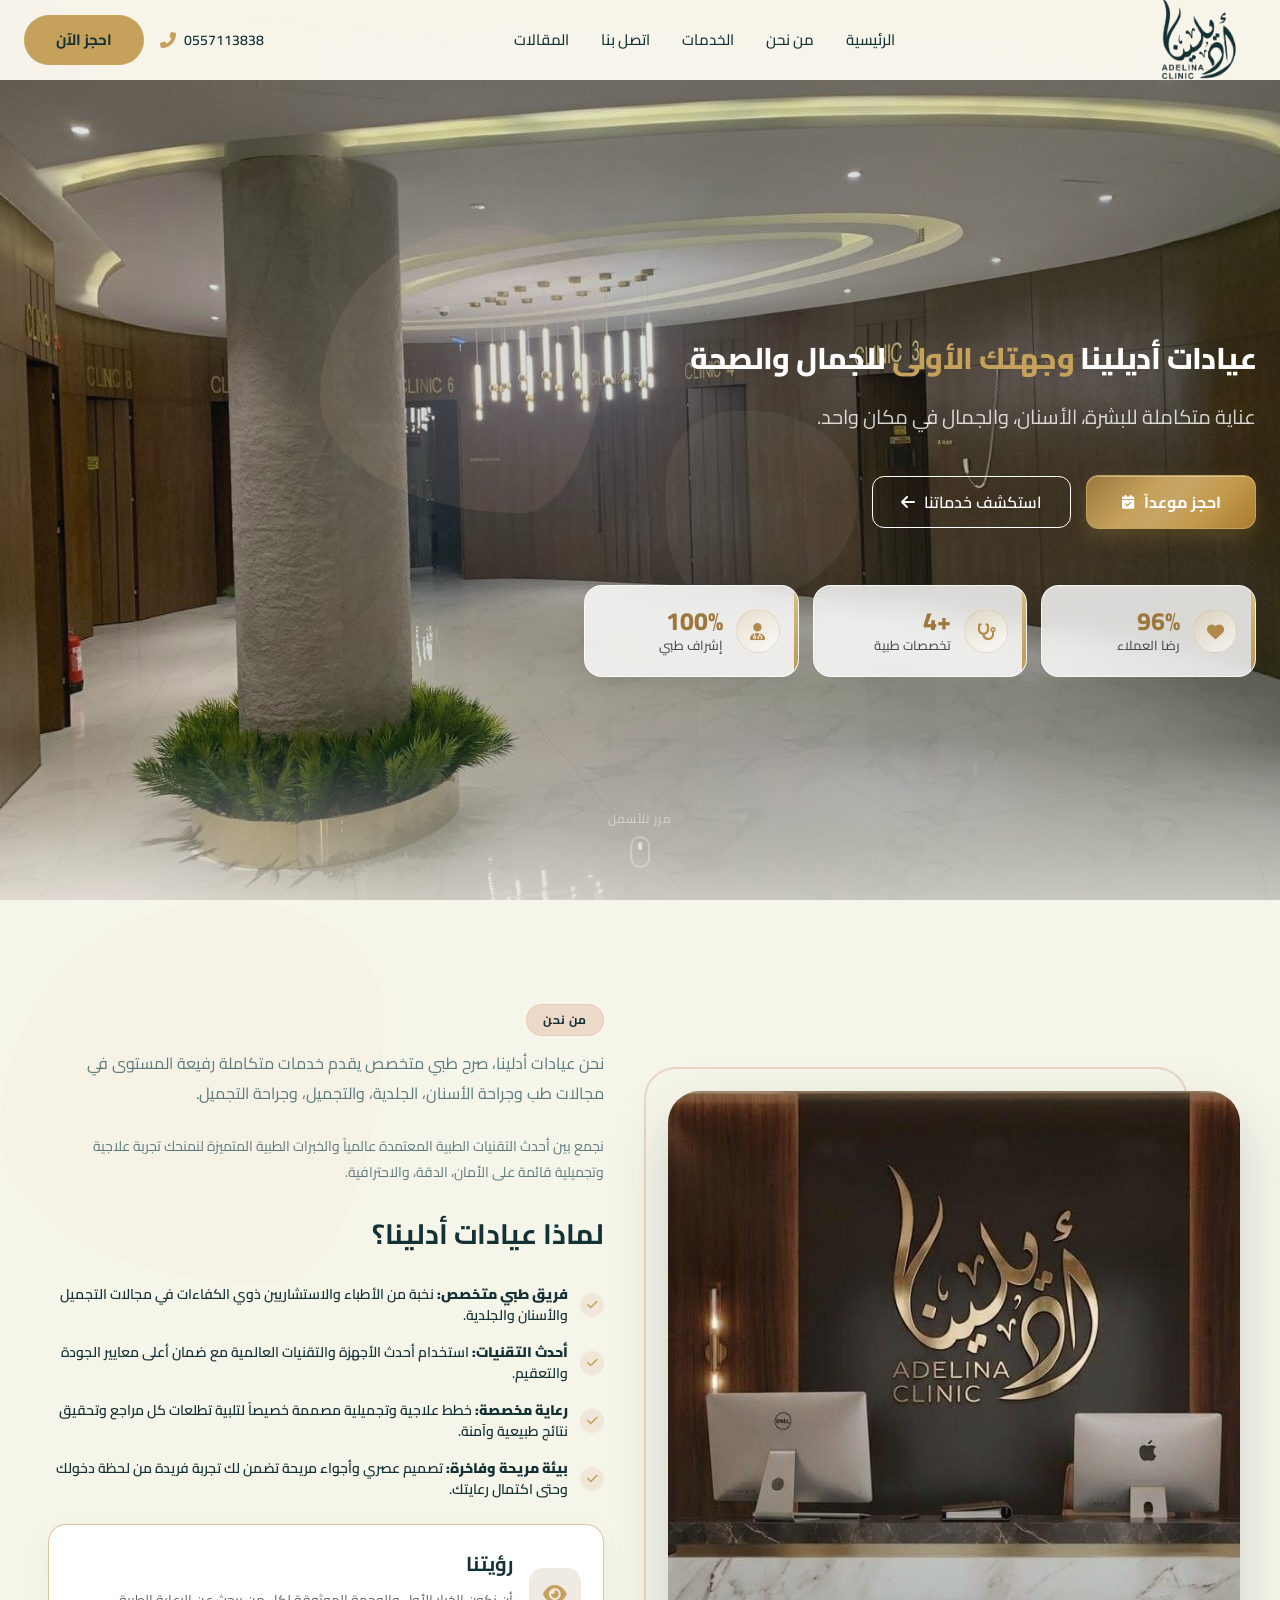
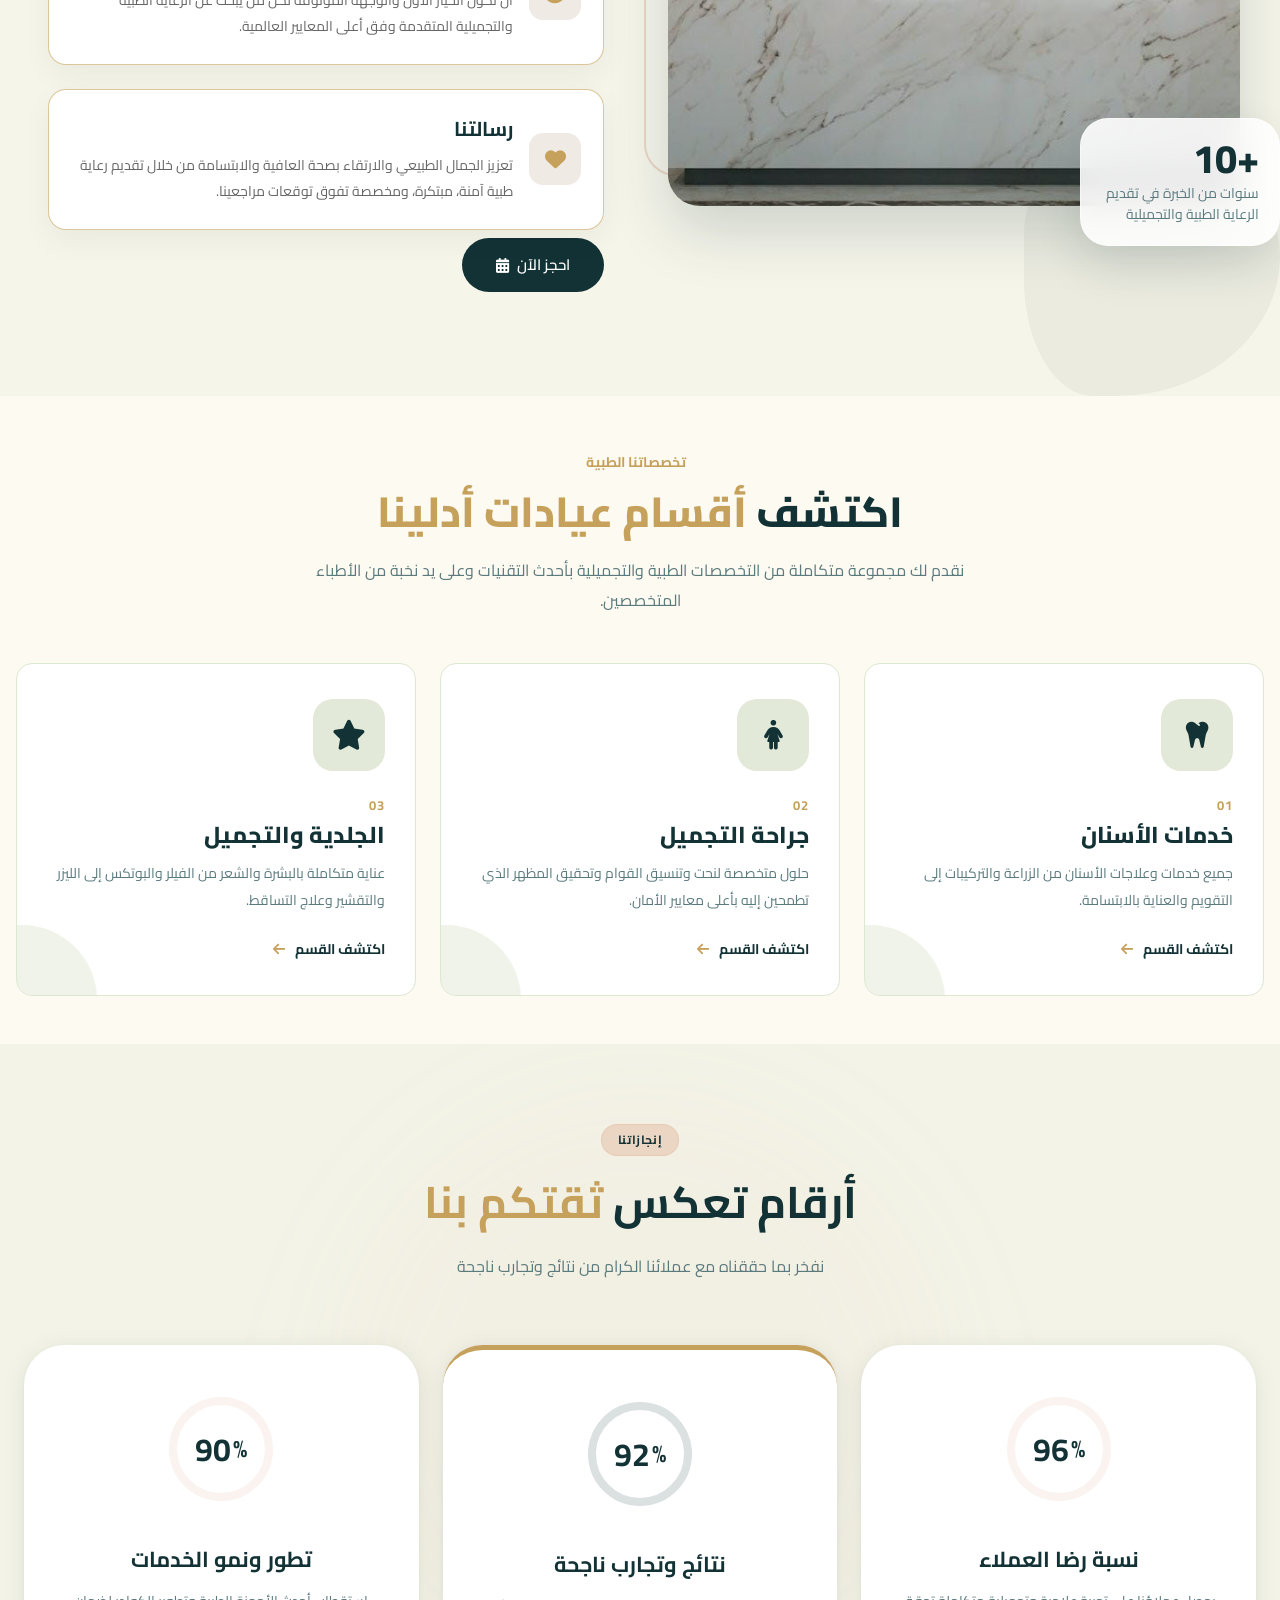
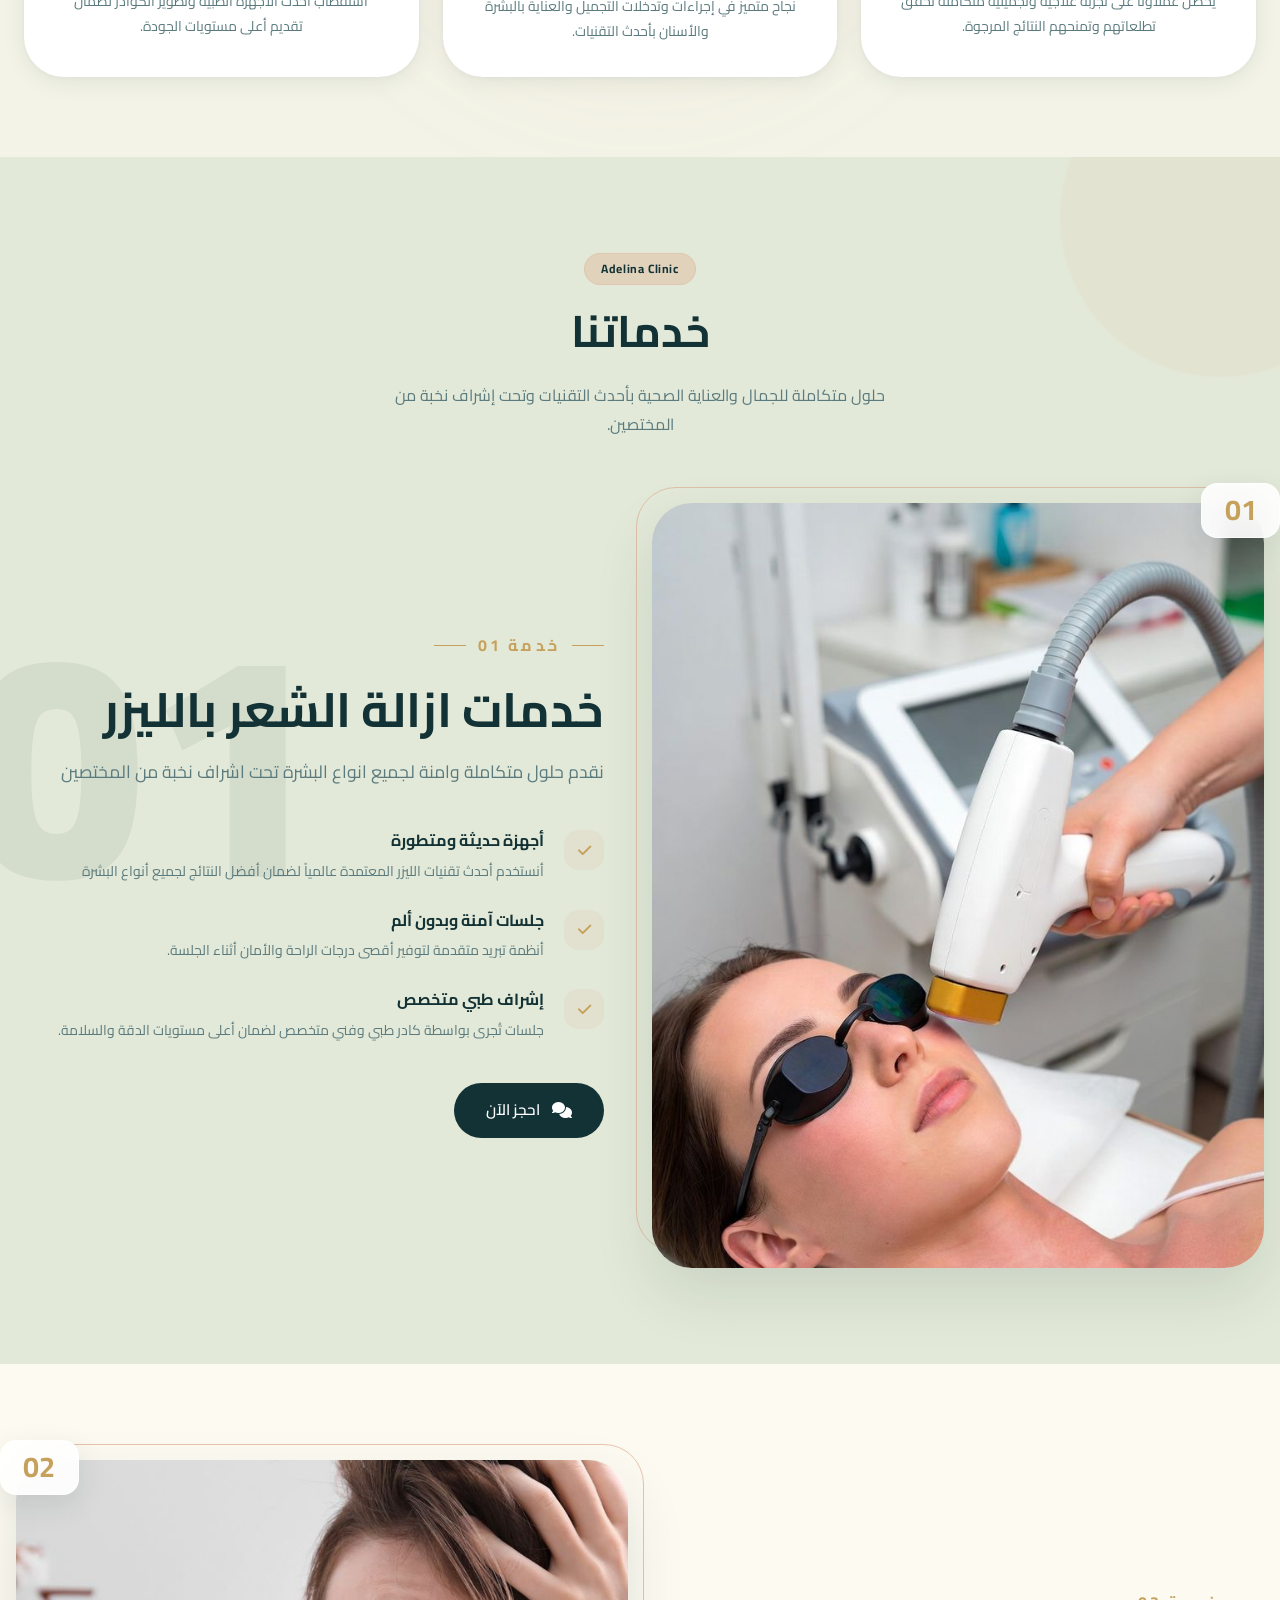
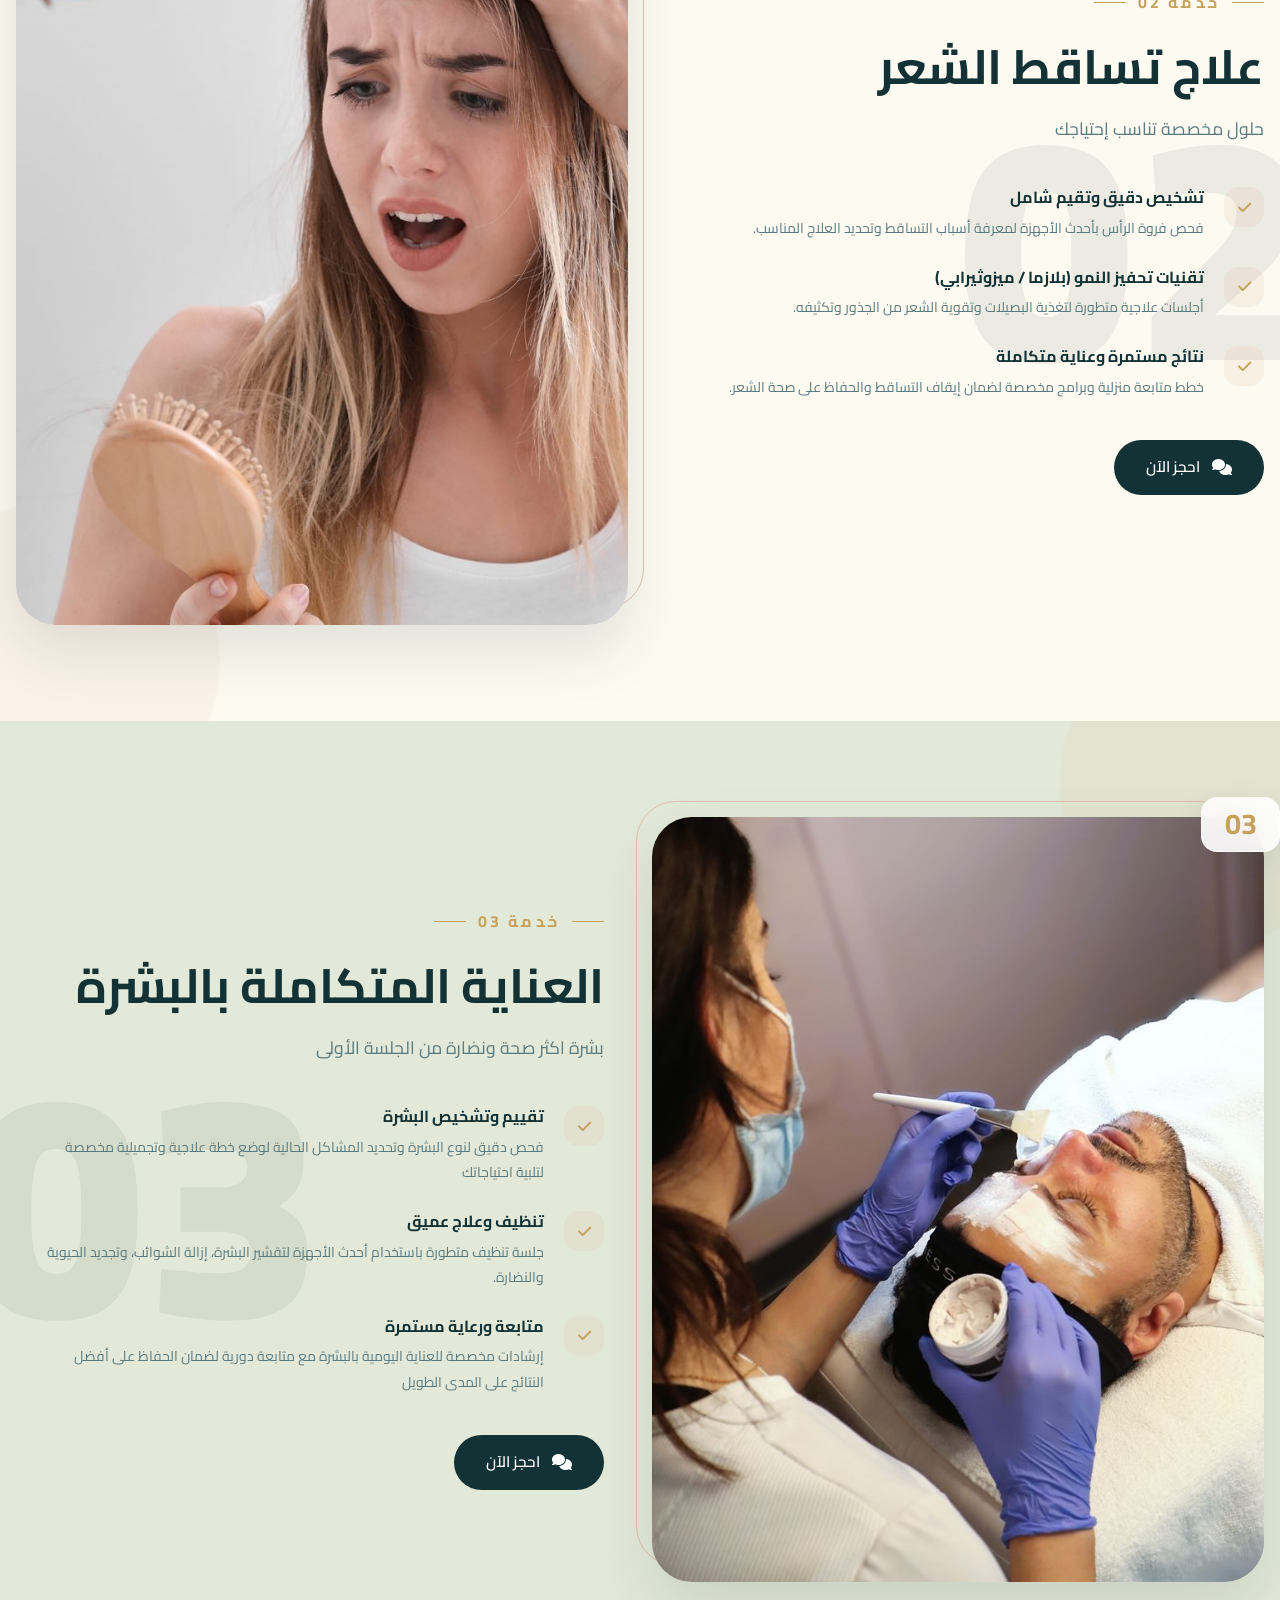
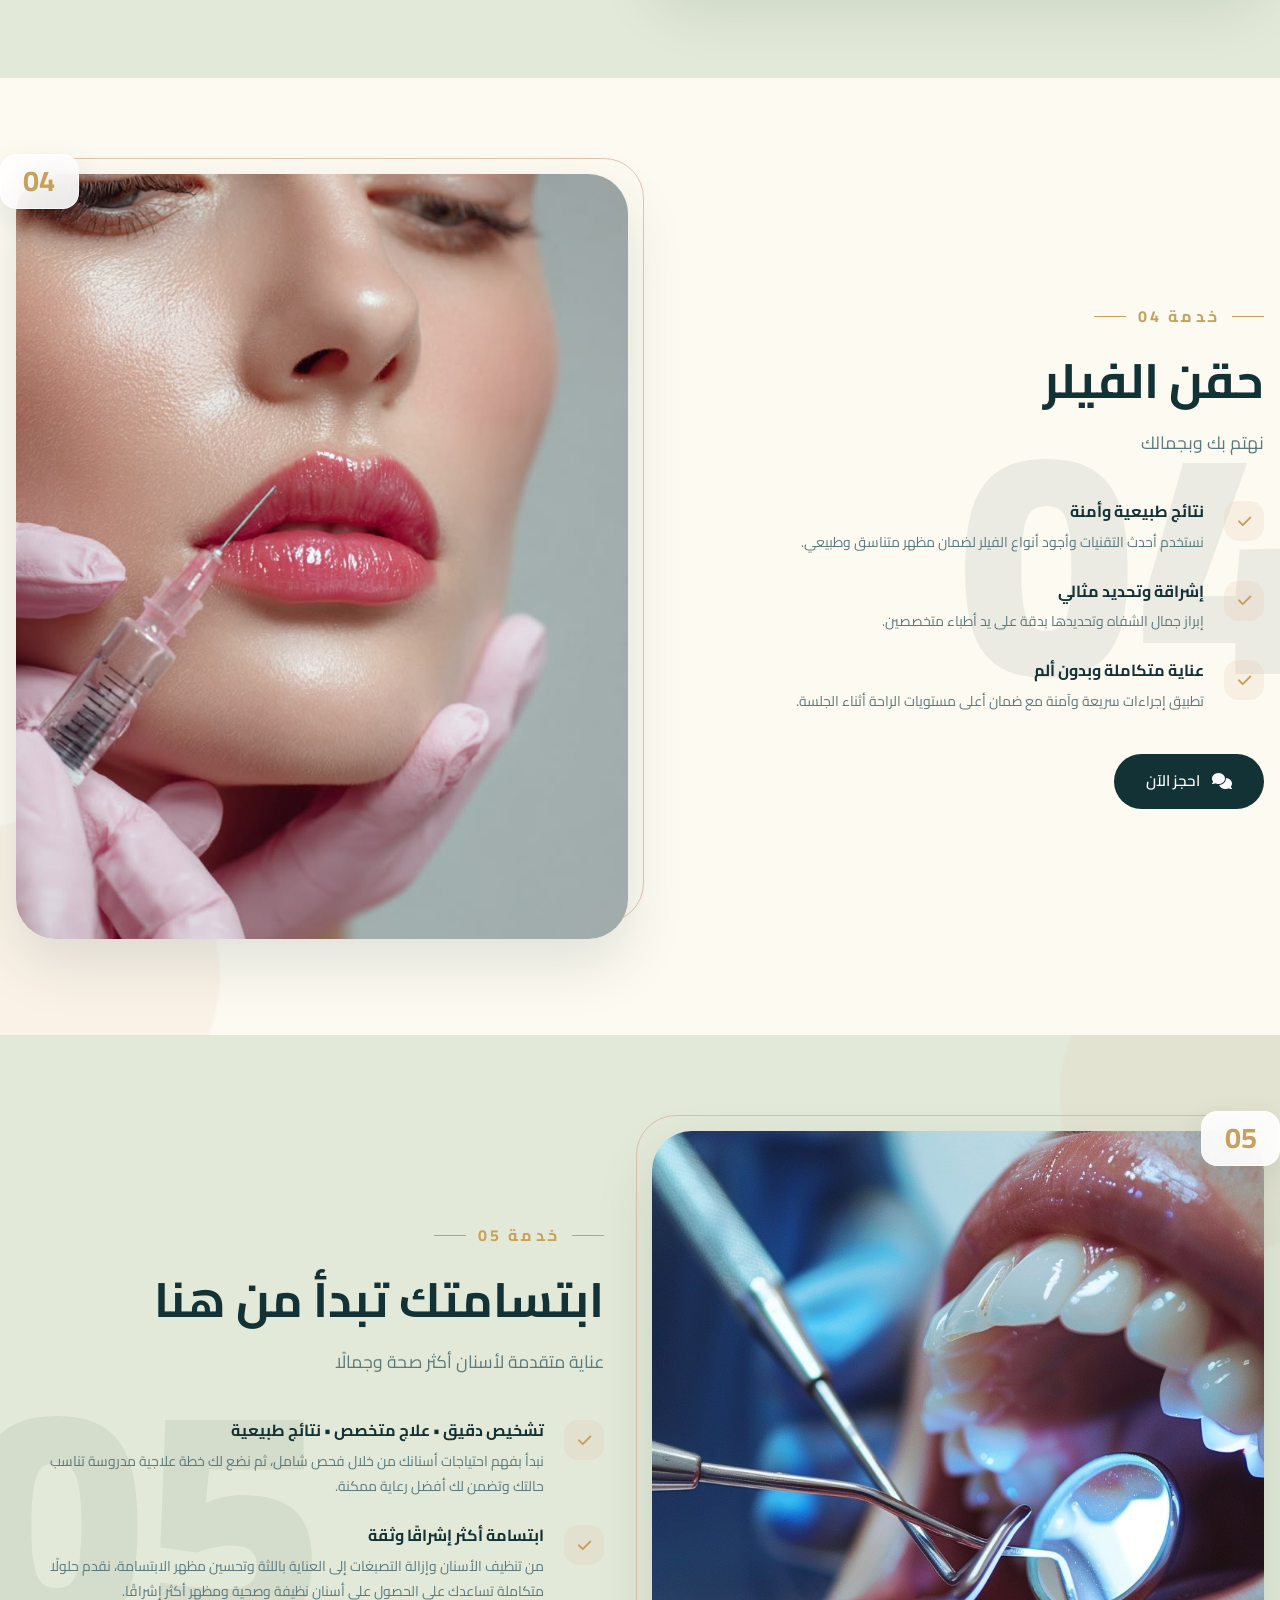
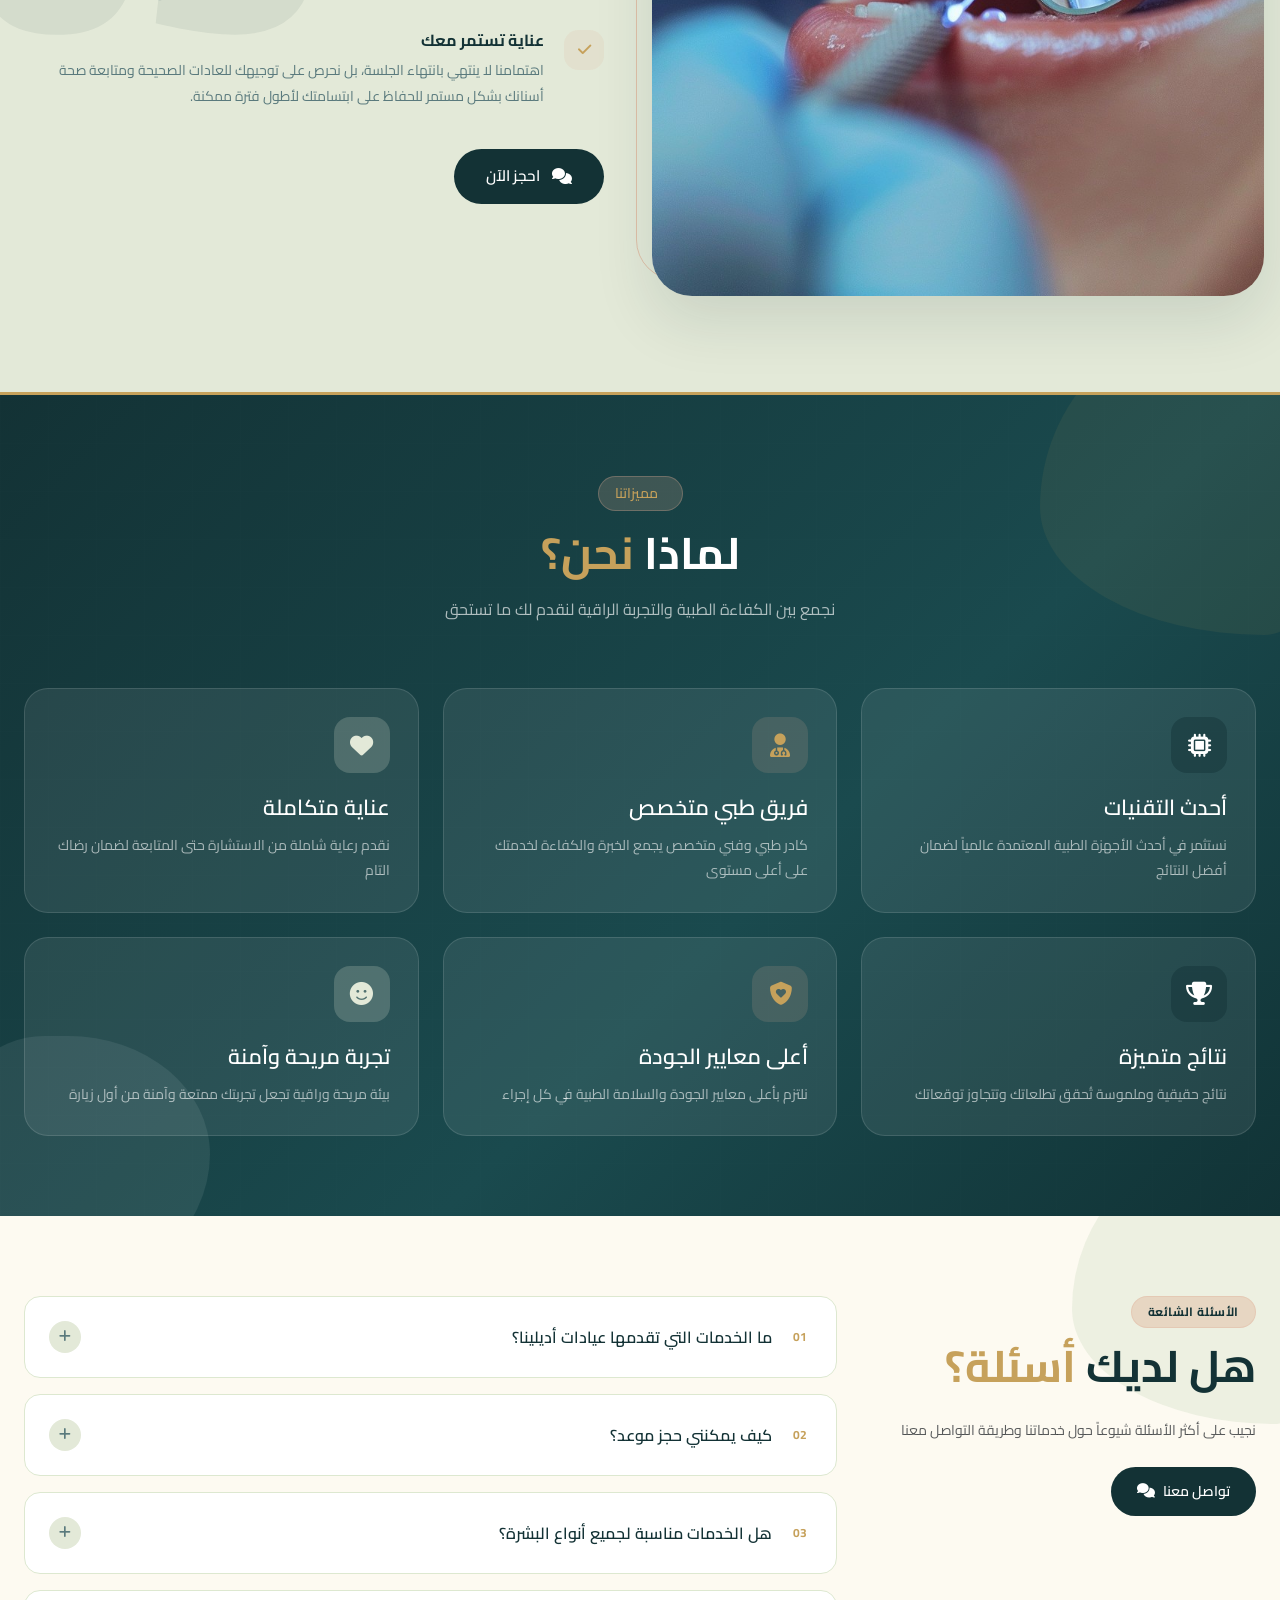
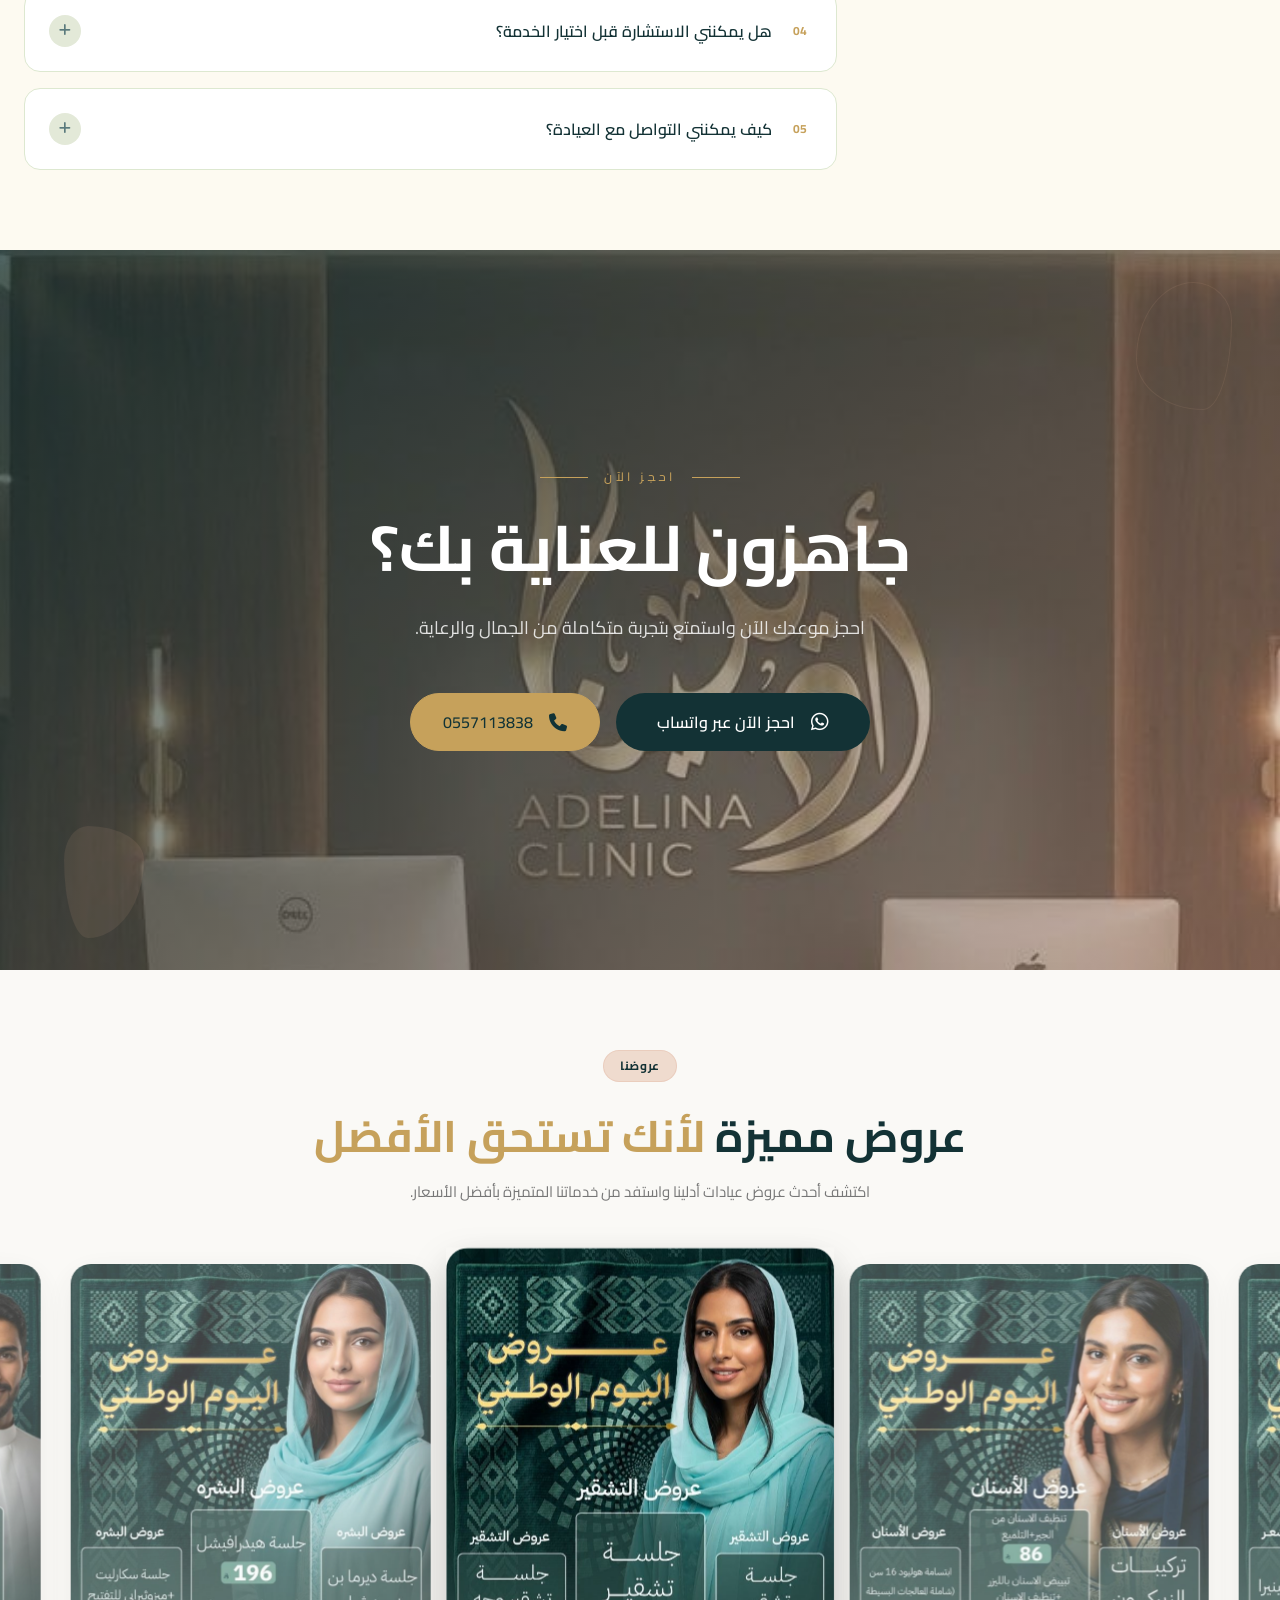
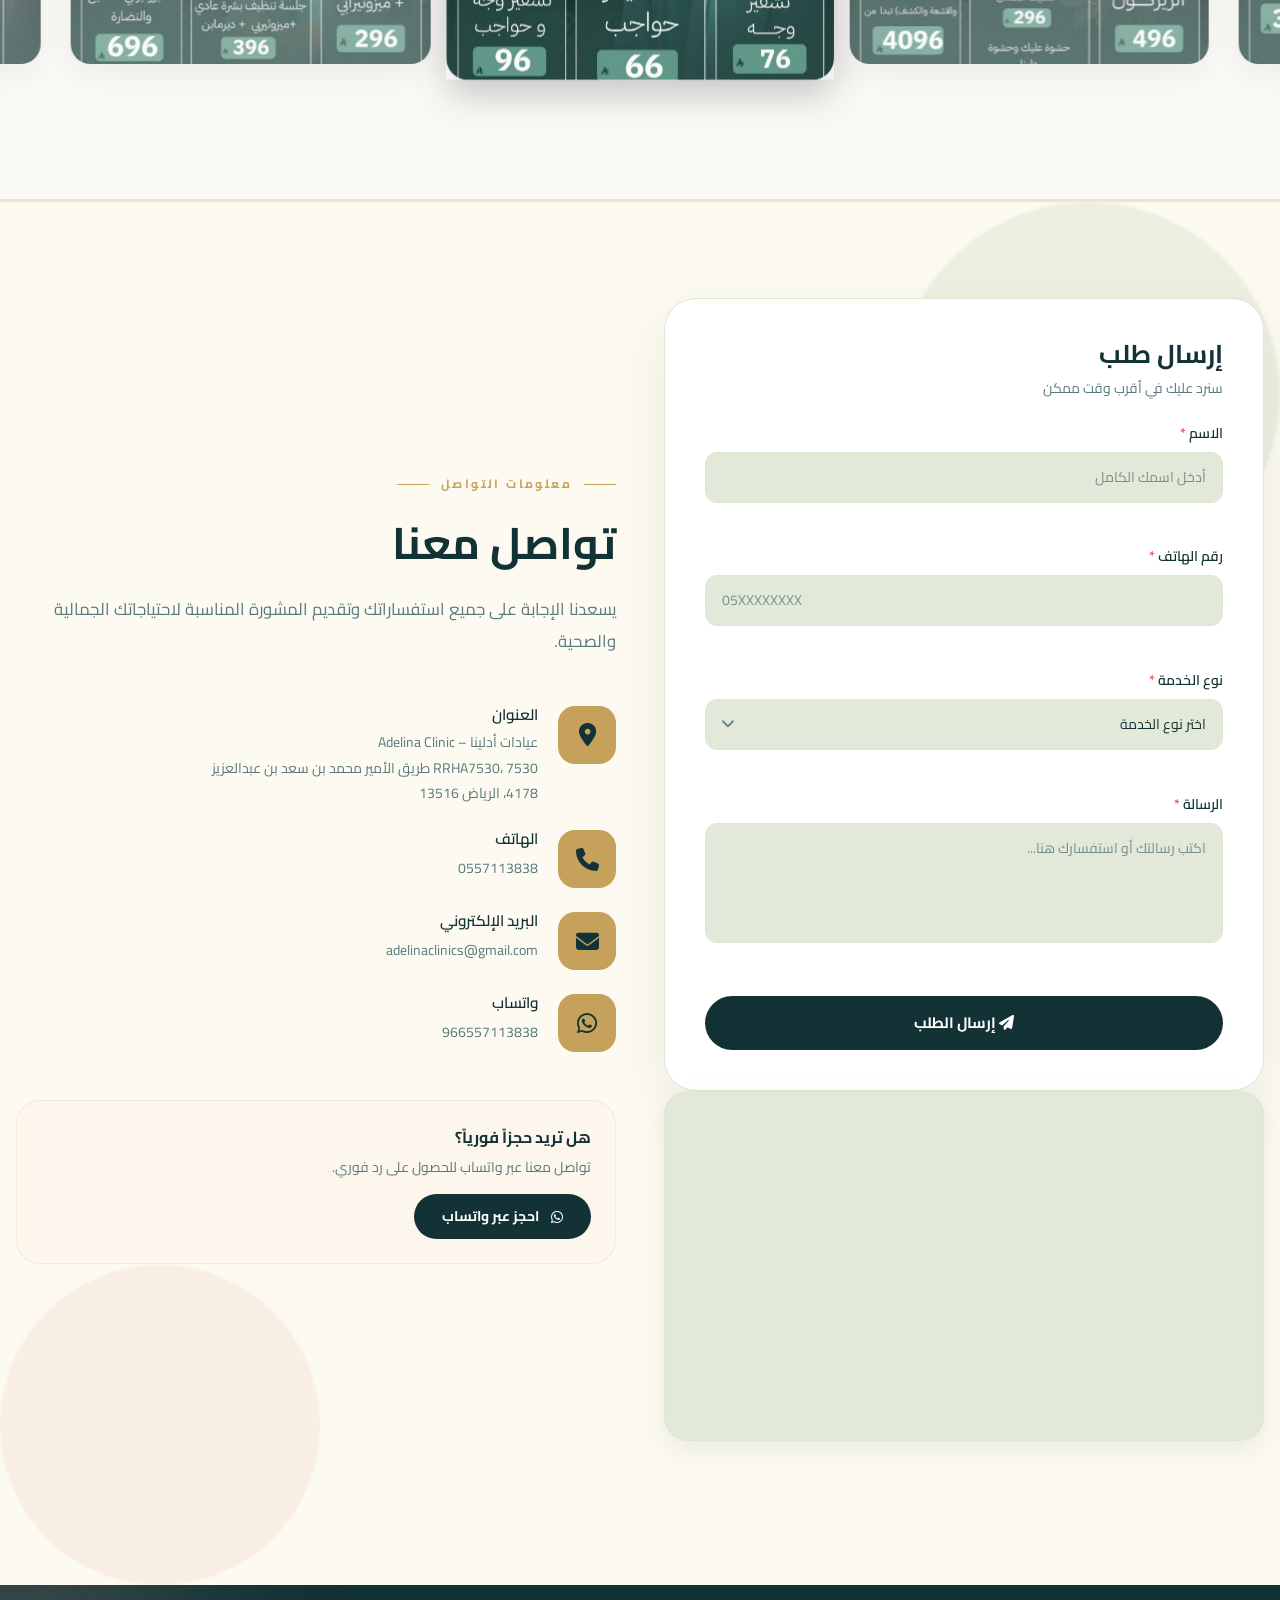
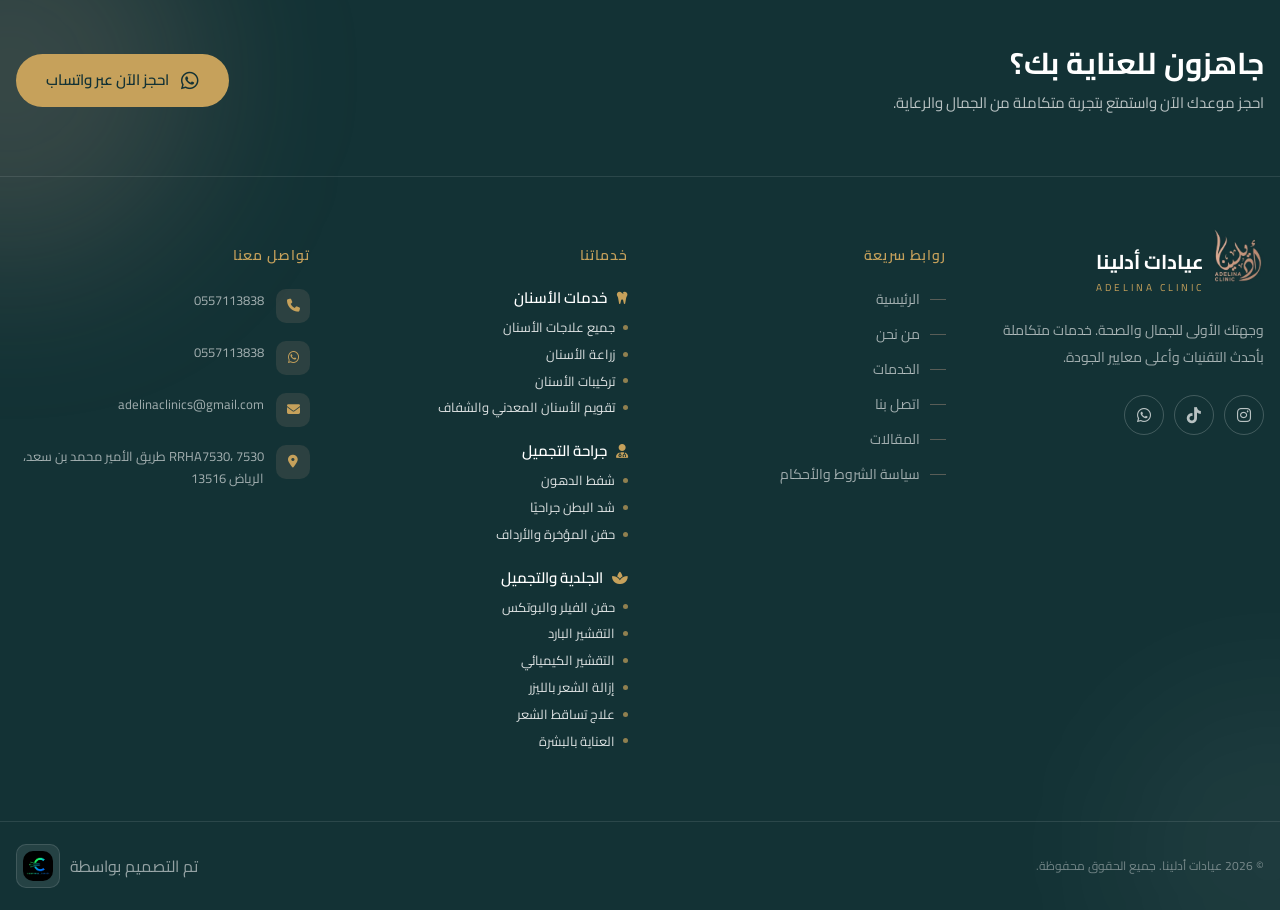
==== commit a9d8ed00: "second commit" ====
--- a/index.html
+++ b/index.html
@@ -1,140 +1,107 @@
 <!doctype html>
 <html lang="ar" dir="rtl">
-  <head>
-    <meta charset="UTF-8" />
-
-    <meta name="viewport" content="width=device-width, initial-scale=1.0" />
-
-    <meta http-equiv="X-UA-Compatible" content="IE=edge" />
-
-    <meta
-      name="robots"
-      content="index, follow, max-image-preview:large, max-snippet:-1, max-video-preview:-1"
-    />
-
-    <meta
-      name="googlebot"
-      content="index, follow, max-image-preview:large, max-snippet:-1, max-video-preview:-1"
-    />
-
-    <meta http-equiv="content-language" content="ar" />
-
-    <meta name="theme-color" content="#133235" />
-
-    <meta name="color-scheme" content="light" />
-
-    <title>عيادات أدلينا | وجهتك للجمال والرعاية</title>
-
-    <meta
-      name="description"
-      content="عيادات أدلينا تقدم خدمات متكاملة في الجلدية والتجميل والليزر والأسنان وجراحة التجميل بأحدث التقنيات وعلى أعلى معايير الجودة."
-    />
-
-    <meta
-      name="keywords"
-      content="عيادات أدلينا, أدلينا كلينك, عيادات تجميل, عيادات جلدية, ليزر, إزالة الشعر بالليزر, علاج تساقط الشعر, العناية بالبشرة, فلر, أسنان تجميلية, جراحة تجميل, عيادات الرياض"
-    />
-
-    <meta name="author" content="Adelina Clinic" />
-
-    <meta name="publisher" content="Adelina Clinic" />
-
-    <meta name="application-name" content="Adelina Clinic" />
-
-    <link rel="canonical" href="https://yourdomain.com/" />
-
-    <link rel="icon" type="image/png" href="images/logo.jpg" />
-
-    <link rel="apple-touch-icon" href="images/logo.jpg" />
-
-    <meta property="og:type" content="website" />
-
-    <meta property="og:title" content="عيادات أدلينا | وجهتك للجمال والرعاية" />
-
-    <meta
-      property="og:description"
-      content="خدمات طبية وتجميلية متكاملة في الجلدية والليزر والأسنان وجراحة التجميل بأحدث التقنيات."
-    />
-
-    <meta property="og:url" content="https://yourdomain.com/" />
-
-    <meta property="og:site_name" content="عيادات أدلينا" />
-
-    <meta property="og:locale" content="ar_SA" />
-
-    <meta
-      property="og:image"
-      content="https://yourdomain.com/assets/images/og-image.jpg"
-    />
-
-    <meta
-      property="og:image:secure_url"
-      content="https://yourdomain.com/assets/images/og-image.jpg"
-    />
-
-    <meta property="og:image:type" content="image/jpeg" />
-
-    <meta property="og:image:width" content="1200" />
-
-    <meta property="og:image:height" content="630" />
-
-    <meta
-      property="og:image:alt"
-      content="عيادات أدلينا - الجمال والرعاية الطبية"
-    />
-
-    <meta name="twitter:card" content="summary_large_image" />
-
-    <meta
-      name="twitter:title"
-      content="عيادات أدلينا | وجهتك للجمال والرعاية"
-    />
-
-    <meta
-      name="twitter:description"
-      content="خدمات طبية وتجميلية متكاملة بأحدث التقنيات وأعلى معايير الجودة."
-    />
-
-    <meta
-      name="twitter:image"
-      content="https://yourdomain.com/assets/images/og-image.jpg"
-    />
-
-    <meta name="twitter:image:alt" content="عيادات أدلينا" />
-
-    <meta name="geo.region" content="SA-01" />
-
-    <meta name="geo.placename" content="Riyadh" />
-
-    <meta name="ICBM" content="24.7136, 46.6753" />
-
-    <meta name="contact" content="0557113838" />
-
-    <meta name="telephone" content="+966557113838" />
-
-    <link rel="stylesheet" href="css/bootstrap.min.css" />
-
-    <link rel="stylesheet" href="css/all.min.css" />
-
-    <link rel="preconnect" href="https://fonts.googleapis.com" />
-
-    <link rel="preconnect" href="https://fonts.gstatic.com" crossorigin />
-
-    <link
-      href="https://fonts.googleapis.com/css2?family=Cairo:wght@200..1000&family=Inter:ital,opsz,wght@0,14..32,100..900;1,14..32,100..900&display=swap"
-      rel="stylesheet"
-    />
-
-    <link rel="stylesheet" href="https://unpkg.com/aos@2.3.4/dist/aos.css" />
-
-    <link
-      rel="stylesheet"
-      href="https://cdn.jsdelivr.net/npm/swiper@11/swiper-bundle.min.css"
-    />
-
-    <link rel="stylesheet" href="css/index.css" />
-
-    <script type="application/ld+json">
+
+<head>
+  <meta charset="UTF-8" />
+
+  <meta name="viewport" content="width=device-width, initial-scale=1.0" />
+
+  <meta http-equiv="X-UA-Compatible" content="IE=edge" />
+
+  <meta name="robots" content="index, follow, max-image-preview:large, max-snippet:-1, max-video-preview:-1" />
+
+  <meta name="googlebot" content="index, follow, max-image-preview:large, max-snippet:-1, max-video-preview:-1" />
+
+  <meta http-equiv="content-language" content="ar" />
+
+  <meta name="theme-color" content="#133235" />
+
+  <meta name="color-scheme" content="light" />
+
+  <title>عيادات أدلينا | وجهتك للجمال والرعاية</title>
+
+  <meta name="description"
+    content="عيادات أدلينا تقدم خدمات متكاملة في الجلدية والتجميل والليزر والأسنان وجراحة التجميل بأحدث التقنيات وعلى أعلى معايير الجودة." />
+
+  <meta name="keywords"
+    content="عيادات أدلينا, أدلينا كلينك, عيادات تجميل, عيادات جلدية, ليزر, إزالة الشعر بالليزر, علاج تساقط الشعر, العناية بالبشرة, فلر, أسنان تجميلية, جراحة تجميل, عيادات الرياض" />
+
+  <meta name="author" content="Adelina Clinic" />
+
+  <meta name="publisher" content="Adelina Clinic" />
+
+  <meta name="application-name" content="Adelina Clinic" />
+
+  <link rel="canonical" href="https://yourdomain.com/" />
+
+  <link rel="icon" type="image/png" href="images/logo.jpg" />
+
+  <link rel="apple-touch-icon" href="images/logo.jpg" />
+
+  <meta property="og:type" content="website" />
+
+  <meta property="og:title" content="عيادات أدلينا | وجهتك للجمال والرعاية" />
+
+  <meta property="og:description"
+    content="خدمات طبية وتجميلية متكاملة في الجلدية والليزر والأسنان وجراحة التجميل بأحدث التقنيات." />
+
+  <meta property="og:url" content="https://yourdomain.com/" />
+
+  <meta property="og:site_name" content="عيادات أدلينا" />
+
+  <meta property="og:locale" content="ar_SA" />
+
+  <meta property="og:image" content="https://yourdomain.com/assets/images/og-image.jpg" />
+
+  <meta property="og:image:secure_url" content="https://yourdomain.com/assets/images/og-image.jpg" />
+
+  <meta property="og:image:type" content="image/jpeg" />
+
+  <meta property="og:image:width" content="1200" />
+
+  <meta property="og:image:height" content="630" />
+
+  <meta property="og:image:alt" content="عيادات أدلينا - الجمال والرعاية الطبية" />
+
+  <meta name="twitter:card" content="summary_large_image" />
+
+  <meta name="twitter:title" content="عيادات أدلينا | وجهتك للجمال والرعاية" />
+
+  <meta name="twitter:description" content="خدمات طبية وتجميلية متكاملة بأحدث التقنيات وأعلى معايير الجودة." />
+
+  <meta name="twitter:image" content="https://yourdomain.com/assets/images/og-image.jpg" />
+
+  <meta name="twitter:image:alt" content="عيادات أدلينا" />
+
+  <meta name="geo.region" content="SA-01" />
+
+  <meta name="geo.placename" content="Riyadh" />
+
+  <meta name="ICBM" content="24.7136, 46.6753" />
+
+  <meta name="contact" content="0557113838" />
+
+  <meta name="telephone" content="+966557113838" />
+
+  <link rel="stylesheet" href="css/bootstrap.min.css" />
+
+  <link rel="stylesheet" href="css/all.min.css" />
+
+  <link rel="preconnect" href="https://fonts.googleapis.com" />
+
+  <link rel="preconnect" href="https://fonts.gstatic.com" crossorigin />
+
+  <link
+    href="https://fonts.googleapis.com/css2?family=Cairo:wght@200..1000&family=Inter:ital,opsz,wght@0,14..32,100..900;1,14..32,100..900&display=swap"
+    rel="stylesheet" />
+
+  <link rel="stylesheet" href="https://unpkg.com/aos@2.3.4/dist/aos.css" />
+
+  <link rel="stylesheet" href="https://cdn.jsdelivr.net/npm/swiper@11/swiper-bundle.min.css" />
+
+  <link rel="stylesheet" href="css/index.css" />
+
+  <script type="application/ld+json">
       {
         "@context": "https://schema.org",
         "@type": "MedicalClinic",
@@ -167,2489 +134,2086 @@
         "sameAs": ["https://wa.me/966557113838"]
       }
     </script>
-  </head>
-
-  <body>
-    <header id="mainHeader" class="main-header">
-      <div class="container-rtl">
-        <div class="header-inner py-3">
-          <a href="/" class="logo-wrapper text-decoration-none">
-            <div class="logo-icon py-3">
-              <img
-                src="images/logo-5.png"
-                height="100"
-                alt=""
-                class=""
-              />
-             
-            </div>
+</head>
+
+<body>
+  <header id="mainHeader" class="main-header">
+    <div class="container-rtl">
+      <div class="header-inner py-3">
+        <a href="/" class="logo-wrapper text-decoration-none">
+          <div class="logo-icon py-3">
+            <img src="images/logo-4.png" height="100" alt="" class="" />
+
+          </div>
+        </a>
+
+        <nav class="desktop-nav">
+          <a href="/" class="nav-link-custom"> الرئيسية </a>
+
+          <a href="/#about" class="nav-link-custom"> من نحن </a>
+
+          <a href="#services" class="nav-link-custom"> الخدمات </a>
+
+          <a href="#contact" class="nav-link-custom"> اتصل بنا </a>
+          <a href="blogs.html" class="nav-link-custom"> المقالات </a>
+        </nav>
+
+        <div class="header-actions">
+          <a href="tel:0557113838" class="phone-link text-decoration-none" dir="ltr">
+            <i class="fas fa-phone-alt"></i>
+
+            <span> 0557113838 </span>
           </a>
 
-          <nav class="desktop-nav">
-            <a href="/" class="nav-link-custom"> الرئيسية </a>
-
-            <a href="/#about" class="nav-link-custom"> من نحن </a>
-
-            <a href="#services" class="nav-link-custom"> الخدمات </a>
-
-            <a href="#contact" class="nav-link-custom"> اتصل بنا </a>
-            <a href="blogs.html" class="nav-link-custom"> المقالات </a>
-          </nav>
-
-          <div class="header-actions">
-            <a
-              href="tel:0557113838"
-              class="phone-link text-decoration-none"
-              dir="ltr"
-            >
-              <i class="fas fa-phone-alt"></i>
-
-              <span> 0557113838 </span>
-            </a>
-
-            <a href="#contact" class="btn-accent-custom text-decoration-none">
-              احجز الآن
-            </a>
-          </div>
-
-          <button
-            id="mobileMenuToggle"
-            class="mobile-toggle"
-            type="button"
-            aria-label="فتح القائمة"
-            aria-expanded="false"
-          >
-            <i class="fas fa-bars"></i>
-          </button>
-        </div>
-      </div>
-    </header>
-
-    <div id="mobileOverlay" class="mobile-overlay"></div>
-
-    <aside id="mobileMenu" class="mobile-menu" aria-label="القائمة الرئيسية">
-      <div class="mobile-menu-header">
-        <div class="mobile-logo">
-          <a href="/" class="logo-wrapper text-decoration-none">
-            <div class="logo-icon py-3">
-              <img
-                src="images/logo-5.png"
-                height="100"
-                alt=""
-                class=""
-              />
-              
+          <a href="#contact" class="btn-accent-custom text-decoration-none">
+            احجز الآن
           </a>
         </div>
 
-        <button
-          id="mobileMenuClose"
-          class="mobile-close"
-          type="button"
-          aria-label="إغلاق القائمة"
-        >
-          <i class="fas fa-xmark"></i>
+        <button id="mobileMenuToggle" class="mobile-toggle" type="button" aria-label="فتح القائمة"
+          aria-expanded="false">
+          <i class="fas fa-bars"></i>
         </button>
       </div>
-
-      <nav class="mobile-nav">
-        <a href="/" class="mobile-nav-link text-decoration-none">
-          <span> الرئيسية </span>
-
-          <i class="fas fa-chevron-left"></i>
-        </a>
-
-        <a href="#about" class="mobile-nav-link text-decoration-none">
-          <span> من نحن </span>
-
-          <i class="fas fa-chevron-left"></i>
-        </a>
-
-        <a href="#services" class="mobile-nav-link text-decoration-none">
-          <span> الخدمات </span>
-
-          <i class="fas fa-chevron-left"></i>
-        </a>
-
-        <a href="#contact" class="mobile-nav-link text-decoration-none">
-          <span> اتصل بنا </span>
-
-          <i class="fas fa-chevron-left"></i>
-        </a>
-
-        <a href="blogs.html" class="mobile-nav-link text-decoration-none">
-          <span> المقالات </span>
-
-          <i class="fas fa-chevron-left"></i>
-        </a>
-      </nav>
-
-      <div class="mobile-menu-footer">
-        <a
-          href="tel:0557113838"
-          class="mobile-phone text-decoration-none"
-          dir="ltr"
-        >
-          <i class="fas fa-phone"></i>
-
-          <span> 0557113838 </span>
-        </a>
-
-        <a
-          href="#contact"
-          class="btn-accent-custom mobile-book-btn text-decoration-none"
-        >
-          احجز موعدك الآن
+    </div>
+  </header>
+
+  <div id="mobileOverlay" class="mobile-overlay"></div>
+
+  <aside id="mobileMenu" class="mobile-menu" aria-label="القائمة الرئيسية">
+    <div class="mobile-menu-header">
+      <div class="mobile-logo">
+        <a href="/" class="logo-wrapper text-decoration-none">
+          <div class="logo-icon py-3">
+            <img src="images/logo-4.png" height="100" alt="" class="" />
+
         </a>
       </div>
-    </aside>
-
-    <main>
-      <section id="hero" class="hero-section" aria-label="القسم الرئيسي">
-        <div class="hero-background">
-          <img
-            src="images/hero-bg.jpg"
-            alt="عيادة أديلينا الفاخرة — بيئة طبية نظيفة وعصرية"
-            class="hero-background-image"
-          />
-
-          <div class="hero-overlay"></div>
-
-          <!-- Bottom Fade -->
-
-          <div class="hero-bottom-fade"></div>
-        </div>
-
-        <div class="hero-blob hero-blob-one" aria-hidden="true"></div>
-
-        <div class="hero-blob hero-blob-two" aria-hidden="true"></div>
-
-        <div class="container-rtl hero-content mt-5">
-          <div class="hero-content-inner mt-5">
-            <h1 class="hero-animate hero-title">
-              عيادات أديلينا
-
-              <span class="hero-title-accent"> وجهتك الأولى </span>
-
-              للجمال والصحة
-            </h1>
-
-            <p class="hero-animate hero-description">
-              عناية متكاملة للبشرة، الأسنان، والجمال في مكان واحد.
-            </p>
-
-            <div class="hero-animate hero-actions">
-              <!-- Primary / Gold Button -->
-              <a
-                href="#contact"
-                class="btn-gold-custom hero-primary-btn text-decoration-none"
-              >
-                <span>احجز موعداً</span>
-                <i class="fas fa-calendar-check"></i>
-              </a>
-              <!-- Secondary / Ghost Button -->
-              <a
-                href="#services"
-                class="btn-outline-custom hero-secondary-btn text-decoration-none"
-              >
-                <span>استكشف خدماتنا</span>
-                <i class="fas fa-arrow-left"></i>
-              </a>
-            </div>
-
-           <div class="hero-animate hero-stats">
-
-  <div class="hero-stat">
-    <div class="hero-stat-icon">
-      <i class="fas fa-heart"></i>
+
+      <button id="mobileMenuClose" class="mobile-close" type="button" aria-label="إغلاق القائمة">
+        <i class="fas fa-xmark"></i>
+      </button>
     </div>
 
-    <div>
-      <p class="hero-stat-value">96%</p>
-      <p class="hero-stat-label">رضا العملاء</p>
+    <nav class="mobile-nav">
+      <a href="/" class="mobile-nav-link text-decoration-none">
+        <span> الرئيسية </span>
+
+        <i class="fas fa-chevron-left"></i>
+      </a>
+
+      <a href="#about" class="mobile-nav-link text-decoration-none">
+        <span> من نحن </span>
+
+        <i class="fas fa-chevron-left"></i>
+      </a>
+
+      <a href="#services" class="mobile-nav-link text-decoration-none">
+        <span> الخدمات </span>
+
+        <i class="fas fa-chevron-left"></i>
+      </a>
+
+      <a href="#contact" class="mobile-nav-link text-decoration-none">
+        <span> اتصل بنا </span>
+
+        <i class="fas fa-chevron-left"></i>
+      </a>
+
+      <a href="blogs.html" class="mobile-nav-link text-decoration-none">
+        <span> المقالات </span>
+
+        <i class="fas fa-chevron-left"></i>
+      </a>
+    </nav>
+
+    <div class="mobile-menu-footer">
+      <a href="tel:0557113838" class="mobile-phone text-decoration-none" dir="ltr">
+        <i class="fas fa-phone"></i>
+
+        <span> 0557113838 </span>
+      </a>
+
+      <a href="#contact" class="btn-accent-custom mobile-book-btn text-decoration-none">
+        احجز موعدك الآن
+      </a>
     </div>
-  </div>
-
-
-  <div class="hero-stat">
-    <div class="hero-stat-icon">
-      <i class="fas fa-stethoscope"></i>
-    </div>
-
-    <div>
-      <p class="hero-stat-value">+4</p>
-      <p class="hero-stat-label">تخصصات طبية</p>
-    </div>
-  </div>
-
-
-  <div class="hero-stat">
-    <div class="hero-stat-icon">
-      <i class="fas fa-user-doctor"></i>
-    </div>
-
-    <div>
-      <p class="hero-stat-value">100%</p>
-      <p class="hero-stat-label">إشراف طبي</p>
-    </div>
-  </div>
-
-</div>
-          </div>
-        </div>
-
-        
-
-        <div class="hero-scroll-indicator">
-          <span> مرر للأسفل </span>
-
-          <div class="scroll-mouse">
-            <div class="scroll-dot"></div>
-          </div>
-        </div>
-      </section>
-
-      <section
-        id="about"
-        class="about-section section-padding"
-        aria-labelledby="about-heading"
-      >
-        <div class="about-blob about-blob-one" aria-hidden="true"></div>
-        <div class="about-blob about-blob-two" aria-hidden="true"></div>
-
-        <div class="container-rtl position-relative z-2">
-          <div class="row align-items-center g-4" data-aos="fade-up">
-            <div class="col-lg-6 order-2 order-lg-1">
-              <div class="about-image-wrapper">
-                <div class="about-image-box">
-                  <img
-                    src="images/bg-2.jpg"
-                    alt="عيادات أدلينا - فريق طبي متخصص في مجالات الأسنان والجلدية والتجميل"
-                    class="about-image"
-                  />
-
-                  <div class="about-image-overlay"></div>
-                </div>
-
-                <div class="about-experience-card">
-                  <p class="about-experience-number">+10</p>
-
-                  <p class="about-experience-text">
-                    سنوات من الخبرة في تقديم الرعاية الطبية والتجميلية
-                  </p>
-                </div>
-
-                <div class="about-image-border" aria-hidden="true"></div>
-              </div>
-            </div>
-
-            <div class="col-lg-6 order-1 order-lg-2">
-              <div class="p-4">
-                <div>
-                  <span class="section-badge"> من نحن </span>
-                </div>
-                <p class="about-description">
-                  نحن عيادات أدلينا، صرح طبي متخصص يقدم خدمات متكاملة رفيعة
-                  المستوى في مجالات طب وجراحة الأسنان، الجلدية، والتجميل، وجراحة
-                  التجميل.
+  </aside>
+
+  <main>
+    <section id="hero" class="hero-section" aria-label="القسم الرئيسي">
+      <div class="hero-background">
+        <img src="images/hero-bg.jpg" alt="عيادة أديلينا الفاخرة — بيئة طبية نظيفة وعصرية"
+          class="hero-background-image" />
+
+        <div class="hero-overlay"></div>
+
+        <!-- Bottom Fade -->
+
+        <div class="hero-bottom-fade"></div>
+      </div>
+
+      <div class="hero-blob hero-blob-one" aria-hidden="true"></div>
+
+      <div class="hero-blob hero-blob-two" aria-hidden="true"></div>
+
+      <div class="container-rtl hero-content mt-5">
+        <div class="hero-content-inner mt-5">
+          <h1 class="hero-animate hero-title">
+            عيادات أديلينا
+
+            <span class="hero-title-accent"> وجهتك الأولى </span>
+
+            للجمال والصحة
+          </h1>
+
+          <p class="hero-animate hero-description">
+            عناية متكاملة للبشرة، الأسنان، والجمال في مكان واحد.
+          </p>
+
+          <div class="hero-animate hero-actions">
+            <!-- Primary / Gold Button -->
+            <a href="#contact" class="btn-gold-custom hero-primary-btn text-decoration-none">
+              <span>احجز موعداً</span>
+              <i class="fas fa-calendar-check"></i>
+            </a>
+            <!-- Secondary / Ghost Button -->
+            <a href="#services" class="btn-outline-custom hero-secondary-btn text-decoration-none">
+              <span>استكشف خدماتنا</span>
+              <i class="fas fa-arrow-left"></i>
+            </a>
+          </div>
+
+          <div class="hero-animate hero-stats">
+
+            <div class="hero-stat">
+              <div class="hero-stat-icon">
+                <i class="fas fa-heart"></i>
+              </div>
+
+              <div>
+                <p class="hero-stat-value">96%</p>
+                <p class="hero-stat-label">رضا العملاء</p>
+              </div>
+            </div>
+
+
+            <div class="hero-stat">
+              <div class="hero-stat-icon">
+                <i class="fas fa-stethoscope"></i>
+              </div>
+
+              <div>
+                <p class="hero-stat-value">+4</p>
+                <p class="hero-stat-label">تخصصات طبية</p>
+              </div>
+            </div>
+
+
+            <div class="hero-stat">
+              <div class="hero-stat-icon">
+                <i class="fas fa-user-doctor"></i>
+              </div>
+
+              <div>
+                <p class="hero-stat-value">100%</p>
+                <p class="hero-stat-label">إشراف طبي</p>
+              </div>
+            </div>
+
+          </div>
+        </div>
+      </div>
+
+
+
+      <div class="hero-scroll-indicator">
+        <span> مرر للأسفل </span>
+
+        <div class="scroll-mouse">
+          <div class="scroll-dot"></div>
+        </div>
+      </div>
+    </section>
+
+    <section id="about" class="about-section section-padding" aria-labelledby="about-heading">
+      <div class="about-blob about-blob-one" aria-hidden="true"></div>
+      <div class="about-blob about-blob-two" aria-hidden="true"></div>
+
+      <div class="container-rtl position-relative z-2">
+        <div class="row align-items-center g-4" data-aos="fade-up">
+          <div class="col-lg-6 order-2 order-lg-1">
+            <div class="about-image-wrapper">
+              <div class="about-image-box">
+                <img src="images/bg-2.jpg" alt="عيادات أدلينا - فريق طبي متخصص في مجالات الأسنان والجلدية والتجميل"
+                  class="about-image" />
+
+                <div class="about-image-overlay"></div>
+              </div>
+
+              <div class="about-experience-card">
+                <p class="about-experience-number">+10</p>
+
+                <p class="about-experience-text">
+                  سنوات من الخبرة في تقديم الرعاية الطبية والتجميلية
                 </p>
-
-                <p class="about-description-small">
-                  نجمع بين أحدث التقنيات الطبية المعتمدة عالمياً والخبرات الطبية
-                  المتميزة لنمنحك تجربة علاجية وتجميلية قائمة على الأمان، الدقة،
-                  والاحترافية.
-                </p>
-
-                <div class="about-features mb-4">
-                  <h3 class="about-features-title mb-3 fw-bolder">
-                    لماذا عيادات أدلينا؟
-                  </h3>
-
-                  <div class="about-feature" style="transition-delay: 0ms">
-                    <div class="feature-check">
-                      <i class="fas fa-check"></i>
-                    </div>
-
-                    <span>
-                      <strong>فريق طبي متخصص:</strong>
-                      نخبة من الأطباء والاستشاريين ذوي الكفاءات في مجالات
-                      التجميل والأسنان والجلدية.
-                    </span>
-                  </div>
-
-                  <div class="about-feature" style="transition-delay: 80ms">
-                    <div class="feature-check">
-                      <i class="fas fa-check"></i>
-                    </div>
-
-                    <span>
-                      <strong>أحدث التقنيات:</strong>
-                      استخدام أحدث الأجهزة والتقنيات العالمية مع ضمان أعلى
-                      معايير الجودة والتعقيم.
-                    </span>
-                  </div>
-
-                  <div class="about-feature" style="transition-delay: 160ms">
-                    <div class="feature-check">
-                      <i class="fas fa-check"></i>
-                    </div>
-
-                    <span>
-                      <strong>رعاية مخصصة:</strong>
-                      خطط علاجية وتجميلية مصممة خصيصاً لتلبية تطلعات كل مراجع
-                      وتحقيق نتائج طبيعية وآمنة.
-                    </span>
-                  </div>
-
-                  <div class="about-feature" style="transition-delay: 240ms">
-                    <div class="feature-check">
-                      <i class="fas fa-check"></i>
-                    </div>
-
-                    <span>
-                      <strong>بيئة مريحة وفاخرة:</strong>
-                      تصميم عصري وأجواء مريحة تضمن لك تجربة فريدة من لحظة دخولك
-                      وحتى اكتمال رعايتك.
-                    </span>
-                  </div>
-                </div>
-
-                <div class="about-vision-mission row g-4">
-                  <div class="col-12">
-                    <div class="vision-mission-card">
-                      <div class="vision-mission-icon">
-                        <i class="fas fa-eye"></i>
-                      </div>
-
-                      <div class="vision-mission-content">
-                        <span class="vision-mission-label">رؤيتنا</span>
-
-                        <p>
-                          أن نكون الخيار الأول والوجهة الموثوقة لكل من يبحث عن
-                          الرعاية الطبية والتجميلية المتقدمة وفق أعلى المعايير
-                          العالمية.
-                        </p>
-                      </div>
-                    </div>
-                  </div>
-
-                  <div class="col-12">
-                    <div class="vision-mission-card">
-                      <div class="vision-mission-icon">
-                        <i class="fas fa-heart"></i>
-                      </div>
-
-                      <div class="vision-mission-content">
-                        <span class="vision-mission-label">رسالتنا</span>
-
-                        <p>
-                          تعزيز الجمال الطبيعي والارتقاء بصحة العافية والابتسامة
-                          من خلال تقديم رعاية طبية آمنة، مبتكرة، ومخصصة تفوق
-                          توقعات مراجعينا.
-                        </p>
-                      </div>
-                    </div>
-                  </div>
-                </div>
-
-                <div>
-                  <a href="#contact" class="btn-primary">
-                    <span> احجز الآن </span>
-
-                    <i class="fas fa-calendar-days"></i>
-                  </a>
-                </div>
-              </div>
-            </div>
-          </div>
-        </div>
-      </section>
-<!-- =========================
+              </div>
+
+              <div class="about-image-border" aria-hidden="true"></div>
+            </div>
+          </div>
+
+          <div class="col-lg-6 order-1 order-lg-2">
+            <div class="p-4">
+              <div>
+                <span class="section-badge"> من نحن </span>
+              </div>
+              <p class="about-description">
+                نحن عيادات أدلينا، صرح طبي متخصص يقدم خدمات متكاملة رفيعة
+                المستوى في مجالات طب وجراحة الأسنان، الجلدية، والتجميل، وجراحة
+                التجميل.
+              </p>
+
+              <p class="about-description-small">
+                نجمع بين أحدث التقنيات الطبية المعتمدة عالمياً والخبرات الطبية
+                المتميزة لنمنحك تجربة علاجية وتجميلية قائمة على الأمان، الدقة،
+                والاحترافية.
+              </p>
+
+              <div class="about-features mb-4">
+                <h3 class="about-features-title mb-3 fw-bolder">
+                  لماذا عيادات أدلينا؟
+                </h3>
+
+                <div class="about-feature" style="transition-delay: 0ms">
+                  <div class="feature-check">
+                    <i class="fas fa-check"></i>
+                  </div>
+
+                  <span>
+                    <strong>فريق طبي متخصص:</strong>
+                    نخبة من الأطباء والاستشاريين ذوي الكفاءات في مجالات
+                    التجميل والأسنان والجلدية.
+                  </span>
+                </div>
+
+                <div class="about-feature" style="transition-delay: 80ms">
+                  <div class="feature-check">
+                    <i class="fas fa-check"></i>
+                  </div>
+
+                  <span>
+                    <strong>أحدث التقنيات:</strong>
+                    استخدام أحدث الأجهزة والتقنيات العالمية مع ضمان أعلى
+                    معايير الجودة والتعقيم.
+                  </span>
+                </div>
+
+                <div class="about-feature" style="transition-delay: 160ms">
+                  <div class="feature-check">
+                    <i class="fas fa-check"></i>
+                  </div>
+
+                  <span>
+                    <strong>رعاية مخصصة:</strong>
+                    خطط علاجية وتجميلية مصممة خصيصاً لتلبية تطلعات كل مراجع
+                    وتحقيق نتائج طبيعية وآمنة.
+                  </span>
+                </div>
+
+                <div class="about-feature" style="transition-delay: 240ms">
+                  <div class="feature-check">
+                    <i class="fas fa-check"></i>
+                  </div>
+
+                  <span>
+                    <strong>بيئة مريحة وفاخرة:</strong>
+                    تصميم عصري وأجواء مريحة تضمن لك تجربة فريدة من لحظة دخولك
+                    وحتى اكتمال رعايتك.
+                  </span>
+                </div>
+              </div>
+
+              <div class="about-vision-mission row g-4">
+                <div class="col-12">
+                  <div class="vision-mission-card">
+                    <div class="vision-mission-icon">
+                      <i class="fas fa-eye"></i>
+                    </div>
+
+                    <div class="vision-mission-content">
+                      <span class="vision-mission-label">رؤيتنا</span>
+
+                      <p>
+                        أن نكون الخيار الأول والوجهة الموثوقة لكل من يبحث عن
+                        الرعاية الطبية والتجميلية المتقدمة وفق أعلى المعايير
+                        العالمية.
+                      </p>
+                    </div>
+                  </div>
+                </div>
+
+                <div class="col-12">
+                  <div class="vision-mission-card">
+                    <div class="vision-mission-icon">
+                      <i class="fas fa-heart"></i>
+                    </div>
+
+                    <div class="vision-mission-content">
+                      <span class="vision-mission-label">رسالتنا</span>
+
+                      <p>
+                        تعزيز الجمال الطبيعي والارتقاء بصحة العافية والابتسامة
+                        من خلال تقديم رعاية طبية آمنة، مبتكرة، ومخصصة تفوق
+                        توقعات مراجعينا.
+                      </p>
+                    </div>
+                  </div>
+                </div>
+              </div>
+
+              <div>
+                <a href="#contact" class="btn-primary">
+                  <span> احجز الآن </span>
+
+                  <i class="fas fa-calendar-days"></i>
+                </a>
+              </div>
+            </div>
+          </div>
+        </div>
+      </div>
+    </section>
+    <!-- =========================
      Medical Departments
 ========================= -->
-<section class="departments-section py-5" id="departments">
-  <div class="container">
-
-    <!-- Section Header -->
-    <div class="section-heading text-center mb-5">
-      <span class="section-subtitle">
-        <i class="fa-solid fa-sparkles"></i>
-        تخصصاتنا الطبية
-      </span>
-
-      <h2 class="section-title">
-        اكتشف <span>أقسام عيادات أدلينا</span>
-      </h2>
-
-      <p class="section-description">
-        نقدم لك مجموعة متكاملة من التخصصات الطبية والتجميلية
-        بأحدث التقنيات وعلى يد نخبة من الأطباء المتخصصين.
-      </p>
+    <section class="departments-section py-5" id="departments">
+      <div class="container">
+
+        <!-- Section Header -->
+        <div class="section-heading text-center mb-5">
+          <span class="section-subtitle">
+            <i class="fa-solid fa-sparkles"></i>
+            تخصصاتنا الطبية
+          </span>
+
+          <h2 class="section-title">
+            اكتشف <span>أقسام عيادات أدلينا</span>
+          </h2>
+
+          <p class="section-description">
+            نقدم لك مجموعة متكاملة من التخصصات الطبية والتجميلية
+            بأحدث التقنيات وعلى يد نخبة من الأطباء المتخصصين.
+          </p>
+        </div>
+
+        <!-- Departments -->
+        <div class="row g-4 justify-content-center">
+
+          <!-- Dental -->
+          <div class="col-12 col-md-6 col-lg-4">
+            <a href="dental.html" class="department-card">
+
+              <div class="department-icon">
+                <i class="fa-solid fa-tooth"></i>
+              </div>
+
+              <div class="department-content">
+                <span class="department-number">01</span>
+
+                <h3>خدمات الأسنان</h3>
+
+                <p>
+                  جميع خدمات وعلاجات الأسنان من الزراعة
+                  والتركيبات إلى التقويم والعناية بالابتسامة.
+                </p>
+
+                <div class="department-link">
+                  اكتشف القسم
+                  <i class="fa-solid fa-arrow-left"></i>
+                </div>
+              </div>
+
+              <div class="department-decoration"></div>
+            </a>
+          </div>
+
+
+          <!-- Plastic Surgery -->
+          <div class="col-12 col-md-6 col-lg-4">
+            <a href="plastic-surgery.html" class="department-card">
+
+              <div class="department-icon">
+                <i class="fa-solid fa-person-dress"></i>
+              </div>
+
+              <div class="department-content">
+                <span class="department-number">02</span>
+
+                <h3>جراحة التجميل</h3>
+
+                <p>
+                  حلول متخصصة لنحت وتنسيق القوام وتحقيق
+                  المظهر الذي تطمحين إليه بأعلى معايير الأمان.
+                </p>
+
+                <div class="department-link">
+                  اكتشف القسم
+                  <i class="fa-solid fa-arrow-left"></i>
+                </div>
+              </div>
+
+              <div class="department-decoration"></div>
+            </a>
+          </div>
+
+
+          <!-- Dermatology -->
+          <div class="col-12 col-md-6 col-lg-4">
+            <a href="dermatology.html" class="department-card">
+
+              <div class="department-icon">
+                <i class="fa-solid fa-star"></i>
+              </div>
+
+              <div class="department-content">
+                <span class="department-number">03</span>
+
+                <h3>الجلدية والتجميل</h3>
+
+                <p>
+                  عناية متكاملة بالبشرة والشعر من الفيلر
+                  والبوتكس إلى الليزر والتقشير وعلاج التساقط.
+                </p>
+
+                <div class="department-link">
+                  اكتشف القسم
+                  <i class="fa-solid fa-arrow-left"></i>
+                </div>
+              </div>
+
+              <div class="department-decoration"></div>
+            </a>
+          </div>
+
+        </div>
+      </div>
+    </section>
+
+
+    <section id="statistics" class="statistics-section section-padding" aria-labelledby="stats-heading">
+      <div class="statistics-decoration" aria-hidden="true">
+        <div class="statistics-glow"></div>
+      </div>
+
+      <div class="container-rtl position-relative">
+        <div class="statistics-header text-center" data-aos="fade-up">
+          <span class="section-badge"> إنجازاتنا </span>
+
+          <h2 id="stats-heading" class="text-section-title mt-2 mb-4">
+            أرقام تعكس
+            <span class="text-dark"> ثقتكم بنا </span>
+          </h2>
+
+          <p class="statistics-subtitle">
+            نفخر بما حققناه مع عملائنا الكرام من نتائج وتجارب ناجحة
+          </p>
+        </div>
+
+        <div class="row g-4 justify-content-center" data-aos="fade-up">
+          <div class="col-12 col-md-4">
+            <div class="statistics-card">
+              <div class="stat-content">
+                <div class="stat-ring-wrapper">
+                  <svg class="stat-ring-svg" width="144" height="144" viewBox="0 0 144 144" aria-hidden="true">
+                    <circle class="stat-ring-track" cx="72" cy="72" r="48" fill="none" stroke="rgba(221,173,148,0.15)"
+                      stroke-width="8"></circle>
+
+                    <circle class="stat-ring-progress stat-ring-pink" cx="72" cy="72" r="48" fill="none"
+                      stroke="#DDAD94" stroke-width="8" stroke-linecap="round"></circle>
+                  </svg>
+
+                  <div class="stat-ring-value">
+                    <span class="stat-number" data-target="96"> 0 </span>
+
+                    <span class="stat-suffix"> % </span>
+                  </div>
+                </div>
+
+                <h3 class="text-card-title mb-3 fw-bolder">
+                  نسبة رضا العملاء
+                </h3>
+
+                <p class="stat-description">
+                  يحصل عملاؤنا على تجربة علاجية وتجميلية متكاملة تحقق تطلعاتهم
+                  وتمنحهم النتائج المرجوة.
+                </p>
+              </div>
+            </div>
+          </div>
+
+          <div class="col-12 col-md-4">
+            <div class="statistics-card second-statistics">
+              <div class="stat-content">
+                <div class="stat-ring-wrapper">
+                  <svg class="stat-ring-svg" width="144" height="144" viewBox="0 0 144 144" aria-hidden="true">
+                    <circle class="stat-ring-track" cx="72" cy="72" r="48" fill="none" stroke="rgba(19,50,53,0.15)"
+                      stroke-width="8"></circle>
+
+                    <circle class="stat-ring-progress stat-ring-teal" cx="72" cy="72" r="48" fill="none"
+                      stroke="#133235" stroke-width="8" stroke-linecap="round"></circle>
+                  </svg>
+
+                  <div class="stat-ring-value">
+                    <span class="stat-number" data-target="92"> 0 </span>
+
+                    <span class="stat-suffix"> % </span>
+                  </div>
+                </div>
+
+                <h3 class="text-card-title mb-3 fw-bolder">
+                  نتائج وتجارب ناجحة
+                </h3>
+
+                <p class="stat-description">
+                  نجاح متميز في إجراءات وتدخلات التجميل والعناية بالبشرة
+                  والأسنان بأحدث التقنيات.
+                </p>
+              </div>
+            </div>
+          </div>
+
+          <div class="col-12 col-md-4">
+            <div class="statistics-card">
+              <div class="stat-content">
+                <div class="stat-ring-wrapper">
+                  <svg class="stat-ring-svg" width="144" height="144" viewBox="0 0 144 144" aria-hidden="true">
+                    <circle class="stat-ring-track" cx="72" cy="72" r="48" fill="none" stroke="rgba(221,173,148,0.15)"
+                      stroke-width="8"></circle>
+
+                    <circle class="stat-ring-progress stat-ring-pink" cx="72" cy="72" r="48" fill="none"
+                      stroke="#DDAD94" stroke-width="8" stroke-linecap="round"></circle>
+                  </svg>
+
+                  <div class="stat-ring-value">
+                    <span class="stat-number" data-target="90"> 0 </span>
+
+                    <span class="stat-suffix"> % </span>
+                  </div>
+                </div>
+
+                <h3 class="text-card-title fw-bolder mb-3">
+                  تطور ونمو الخدمات
+                </h3>
+
+                <p class="stat-description">
+                  استقطاب أحدث الأجهزة الطبية وتطوير الكوادر لضمان تقديم أعلى
+                  مستويات الجودة.
+                </p>
+              </div>
+            </div>
+          </div>
+        </div>
+      </div>
+    </section>
+
+    <div id="services">
+      <section class="service-row service-row-light" aria-labelledby="service-01-title">
+        <div class="statistics-header text-center" data-aos="fade-up">
+          <span class="section-badge"> Adelina Clinic </span>
+
+          <h2 id="stats-heading" class="text-section-title mt-2 mb-4">
+            خدماتنا
+          </h2>
+
+          <p class="statistics-subtitle">
+            حلول متكاملة للجمال والعناية الصحية بأحدث التقنيات وتحت إشراف نخبة
+            من المختصين.
+          </p>
+        </div>
+
+        <div class="service-bg-number service-bg-number-left" aria-hidden="true">
+          01
+        </div>
+
+        <div class="service-orb service-orb-top-right" aria-hidden="true"></div>
+
+        <div class="container service-container">
+          <div class="row align-items-center service-grid" data-aos="fade-up">
+            <div class="col-12 col-lg-6 order-1">
+              <div class="service-image-column">
+                <div class="service-image-wrapper">
+                  <img src="images/service-1.jpg" alt="خدمات طب الأسنان في عيادات أديلينا" class="service-image" />
+                </div>
+
+                <div class="service-image-border service-border-left" aria-hidden="true"></div>
+
+                <div class="service-number-badge service-badge-right">
+                  <span> 01 </span>
+                </div>
+              </div>
+            </div>
+
+            <div class="col-12 col-lg-6 order-2">
+              <div class="service-content p-4">
+                <div class="service-label">
+                  <div class="service-label-line"></div>
+
+                  <span> خدمة 01 </span>
+                  <div class="service-label-line"></div>
+                </div>
+
+                <h2 id="service-01-title" class="service-title">
+                  خدمات ازالة الشعر بالليزر
+                </h2>
+
+                <p class="service-subtitle">
+                  نقدم حلول متكاملة وامنة لجميع انواع البشرة تحت اشراف نخبة من
+                  المختصين
+                </p>
+
+                <div class="service-features">
+                  <div class="feature-item">
+                    <div class="feature-icon">
+                      <i class="fas fa-check"></i>
+                    </div>
+
+                    <div class="feature-content">
+                      <h3>أجهزة حديثة ومتطورة</h3>
+
+                      <p>
+                        أنستخدم أحدث تقنيات الليزر المعتمدة عالمياً لضمان أفضل
+                        النتائج لجميع أنواع البشرة
+                      </p>
+                    </div>
+                  </div>
+
+                  <div class="feature-item">
+                    <div class="feature-icon">
+                      <i class="fas fa-check"></i>
+                    </div>
+
+                    <div class="feature-content">
+                      <h3>جلسات آمنة وبدون ألم</h3>
+
+                      <p>
+                        أنظمة تبريد متقدمة لتوفير أقصى درجات الراحة والأمان
+                        أثناء الجلسة.
+                      </p>
+                    </div>
+                  </div>
+
+                  <div class="feature-item">
+                    <div class="feature-icon">
+                      <i class="fas fa-check"></i>
+                    </div>
+
+                    <div class="feature-content">
+                      <h3>إشراف طبي متخصص</h3>
+
+                      <p>
+                        جلسات تُجرى بواسطة كادر طبي وفني متخصص لضمان أعلى
+                        مستويات الدقة والسلامة.
+                      </p>
+                    </div>
+                  </div>
+                </div>
+
+                <div class="service-cta">
+                  <a href="https://wa.me/966557113838" target="_blank" rel="noopener noreferrer"
+                    class="service-book-btn">
+                    <i class="fas fa-comments"></i>
+
+                    <span> احجز الآن </span>
+                  </a>
+                </div>
+              </div>
+            </div>
+          </div>
+        </div>
+      </section>
+
+      <section class="service-row service-row-warm" aria-labelledby="service-02-title">
+        <div class="service-bg-number service-bg-number-right" aria-hidden="true">
+          02
+        </div>
+
+        <div class="service-orb service-orb-bottom-left" aria-hidden="true"></div>
+
+        <div class="container service-container">
+          <div class="row align-items-center service-grid" data-aos="fade-up">
+            <div class="col-12 col-lg-6 order-1 order-lg-2">
+              <div class="service-image-column">
+                <div class="service-image-wrapper service-image-reveal">
+                  <img src="images/service-2.jpg" alt="خدمات الجلدية والعناية بالبشرة في عيادات أديلينا"
+                    class="service-image" />
+                </div>
+
+                <div class="service-image-border service-border-right" aria-hidden="true"></div>
+
+                <div class="service-number-badge service-badge-left">
+                  <span> 02 </span>
+                </div>
+              </div>
+            </div>
+
+            <div class="col-12 col-lg-6 order-2 order-lg-1">
+              <div class="service-content">
+                <div class="service-label">
+                  <div class="service-label-line"></div>
+
+                  <span> خدمة 02 </span>
+                  <div class="service-label-line"></div>
+                </div>
+
+                <h2 id="service-02-title" class="service-title">
+                  علاج تساقط الشعر
+                </h2>
+
+                <p class="service-subtitle">حلول مخصصة تناسب إحتياجك</p>
+
+                <div class="service-features">
+                  <div class="feature-item">
+                    <div class="feature-icon">
+                      <i class="fas fa-check"></i>
+                    </div>
+
+                    <div class="feature-content">
+                      <h3>تشخيص دقيق وتقيم شامل</h3>
+
+                      <p>
+                        فحص فروة الرأس بأحدث الأجهزة لمعرفة أسباب التساقط
+                        وتحديد العلاج المناسب.
+                      </p>
+                    </div>
+                  </div>
+
+                  <div class="feature-item">
+                    <div class="feature-icon">
+                      <i class="fas fa-check"></i>
+                    </div>
+
+                    <div class="feature-content">
+                      <h3>تقنيات تحفيز النمو (بلازما / ميزوثيرابي)</h3>
+
+                      <p>
+                        أجلسات علاجية متطورة لتغذية البصيلات وتقوية الشعر من
+                        الجذور وتكثيفه.
+                      </p>
+                    </div>
+                  </div>
+
+                  <div class="feature-item">
+                    <div class="feature-icon">
+                      <i class="fas fa-check"></i>
+                    </div>
+
+                    <div class="feature-content">
+                      <h3>نتائج مستمرة وعناية متكاملة</h3>
+
+                      <p>
+                        خطط متابعة منزلية وبرامج مخصصة لضمان إيقاف التساقط
+                        والحفاظ على صحة الشعر.
+                      </p>
+                    </div>
+                  </div>
+                </div>
+
+                <div class="service-cta">
+                  <a href="https://wa.me/966557113838" target="_blank" rel="noopener noreferrer"
+                    class="service-book-btn">
+                    <i class="fas fa-comments"></i>
+
+                    <span> احجز الآن </span>
+                  </a>
+                </div>
+              </div>
+            </div>
+          </div>
+        </div>
+      </section>
+
+      <section class="service-row service-row-light" aria-labelledby="service-03-title">
+        <div class="service-bg-number service-bg-number-left" aria-hidden="true">
+          03
+        </div>
+
+        <div class="service-orb service-orb-top-right" aria-hidden="true"></div>
+
+        <div class="container service-container">
+          <div class="row align-items-center service-grid" data-aos="fade-up">
+            <div class="col-12 col-lg-6 order-1">
+              <div class="service-image-column">
+                <div class="service-image-wrapper">
+                  <img src="images/service-3.jpg" alt="خدمات طب الأسنان في عيادات أديلينا" class="service-image" />
+                </div>
+
+                <div class="service-image-border service-border-left" aria-hidden="true"></div>
+
+                <div class="service-number-badge service-badge-right">
+                  <span> 03 </span>
+                </div>
+              </div>
+            </div>
+
+            <div class="col-12 col-lg-6 order-2">
+              <div class="service-content p-4">
+                <div class="service-label">
+                  <div class="service-label-line"></div>
+
+                  <span> خدمة 03 </span>
+                  <div class="service-label-line"></div>
+                </div>
+
+                <h2 id="service-03-title" class="service-title">
+                  العناية المتكاملة بالبشرة
+                </h2>
+
+                <p class="service-subtitle">
+                  بشرة اكثر صحة ونضارة من الجلسة الأولى
+                </p>
+
+                <div class="service-features">
+                  <div class="feature-item">
+                    <div class="feature-icon">
+                      <i class="fas fa-check"></i>
+                    </div>
+
+                    <div class="feature-content">
+                      <h3>تقييم وتشخيص البشرة</h3>
+
+                      <p>
+                        فحص دقيق لنوع البشرة وتحديد المشاكل الحالية لوضع خطة
+                        علاجية وتجميلية مخصصة لتلبية احتياجاتك
+                      </p>
+                    </div>
+                  </div>
+
+                  <div class="feature-item">
+                    <div class="feature-icon">
+                      <i class="fas fa-check"></i>
+                    </div>
+
+                    <div class="feature-content">
+                      <h3>تنظيف وعلاج عميق</h3>
+
+                      <p>
+                        جلسة تنظيف متطورة باستخدام أحدث الأجهزة لتقشير البشرة،
+                        إزالة الشوائب، وتجديد الحيوية والنضارة.
+                      </p>
+                    </div>
+                  </div>
+
+                  <div class="feature-item">
+                    <div class="feature-icon">
+                      <i class="fas fa-check"></i>
+                    </div>
+
+                    <div class="feature-content">
+                      <h3>متابعة ورعاية مستمرة</h3>
+
+                      <p>
+                        إرشادات مخصصة للعناية اليومية بالبشرة مع متابعة دورية
+                        لضمان الحفاظ على أفضل النتائج على المدى الطويل
+                      </p>
+                    </div>
+                  </div>
+                </div>
+
+                <div class="service-cta">
+                  <a href="https://wa.me/966557113838" target="_blank" rel="noopener noreferrer"
+                    class="service-book-btn">
+                    <i class="fas fa-comments"></i>
+
+                    <span> احجز الآن </span>
+                  </a>
+                </div>
+              </div>
+            </div>
+          </div>
+        </div>
+      </section>
+
+      <section class="service-row service-row-warm" aria-labelledby="service-4-title">
+        <div class="service-bg-number service-bg-number-right" aria-hidden="true">
+          04
+        </div>
+
+        <div class="service-orb service-orb-bottom-left" aria-hidden="true"></div>
+
+        <div class="container service-container">
+          <div class="row align-items-center service-grid" data-aos="fade-up">
+            <div class="col-12 col-lg-6 order-1 order-lg-2">
+              <div class="service-image-column">
+                <div class="service-image-wrapper service-image-reveal">
+                  <img src="images/service-4.jpg" alt="خدمات الجلدية والعناية بالبشرة في عيادات أديلينا"
+                    class="service-image" />
+                </div>
+
+                <div class="service-image-border service-border-right" aria-hidden="true"></div>
+
+                <div class="service-number-badge service-badge-left">
+                  <span> 04 </span>
+                </div>
+              </div>
+            </div>
+
+            <div class="col-12 col-lg-6 order-2 order-lg-1">
+              <div class="service-content">
+                <div class="service-label">
+                  <div class="service-label-line"></div>
+
+                  <span> خدمة 04 </span>
+                  <div class="service-label-line"></div>
+                </div>
+
+                <h2 id="service-04-title" class="service-title">
+                  حقن الفيلر
+                </h2>
+
+                <p class="service-subtitle">نهتم بك وبجمالك</p>
+
+                <div class="service-features">
+                  <div class="feature-item">
+                    <div class="feature-icon">
+                      <i class="fas fa-check"></i>
+                    </div>
+
+                    <div class="feature-content">
+                      <h3>نتائج طبيعية وأمنة</h3>
+
+                      <p>
+                        نستخدم أحدث التقنيات وأجود أنواع الفيلر لضمان مظهر
+                        متناسق وطبيعي.
+                      </p>
+                    </div>
+                  </div>
+
+                  <div class="feature-item">
+                    <div class="feature-icon">
+                      <i class="fas fa-check"></i>
+                    </div>
+
+                    <div class="feature-content">
+                      <h3>إشراقة وتحديد مثالي</h3>
+
+                      <p>
+                        إبراز جمال الشفاه وتحديدها بدقة على يد أطباء متخصصين.
+                      </p>
+                    </div>
+                  </div>
+
+                  <div class="feature-item">
+                    <div class="feature-icon">
+                      <i class="fas fa-check"></i>
+                    </div>
+
+                    <div class="feature-content">
+                      <h3>عناية متكاملة وبدون ألم</h3>
+
+                      <p>
+                        تطبيق إجراءات سريعة وآمنة مع ضمان أعلى مستويات الراحة
+                        أثناء الجلسة.
+                      </p>
+                    </div>
+                  </div>
+                </div>
+
+                <div class="service-cta">
+                  <a href="https://wa.me/966557113838" target="_blank" rel="noopener noreferrer"
+                    class="service-book-btn">
+                    <i class="fas fa-comments"></i>
+
+                    <span> احجز الآن </span>
+                  </a>
+                </div>
+              </div>
+            </div>
+          </div>
+        </div>
+      </section>
+      <section class="service-row service-row-light" aria-labelledby="service-05-title">
+        <div class="service-bg-number service-bg-number-left" aria-hidden="true">
+          05
+        </div>
+
+        <div class="service-orb service-orb-top-right" aria-hidden="true"></div>
+
+        <div class="container service-container">
+          <div class="row align-items-center service-grid" data-aos="fade-up">
+            <div class="col-12 col-lg-6 order-1">
+              <div class="service-image-column">
+                <div class="service-image-wrapper">
+                  <img src="images/service-5.jpg" alt="خدمات طب الأسنان في عيادات أديلينا" class="service-image" />
+                </div>
+
+                <div class="service-image-border service-border-left" aria-hidden="true"></div>
+
+                <div class="service-number-badge service-badge-right">
+                  <span> 05 </span>
+                </div>
+              </div>
+            </div>
+
+            <div class="col-12 col-lg-6 order-2">
+              <div class="service-content p-4">
+                <div class="service-label">
+                  <div class="service-label-line"></div>
+
+                  <span> خدمة 05 </span>
+                  <div class="service-label-line"></div>
+                </div>
+
+                <h2 id="service-03-title" class="service-title">
+                  ابتسامتك تبدأ من هنا
+                </h2>
+
+                <p class="service-subtitle">
+                  عناية متقدمة لأسنان أكثر صحة وجمالًا
+                </p>
+
+                <div class="service-features">
+                  <div class="feature-item">
+                    <div class="feature-icon">
+                      <i class="fas fa-check"></i>
+                    </div>
+
+                    <div class="feature-content">
+                      <h3>تشخيص دقيق • علاج متخصص • نتائج طبيعية</h3>
+
+                      <p>
+                        نبدأ بفهم احتياجات أسنانك من خلال فحص شامل، ثم نضع لك
+                        خطة علاجية مدروسة تناسب حالتك وتضمن لك أفضل رعاية
+                        ممكنة.
+                      </p>
+                    </div>
+                  </div>
+
+                  <div class="feature-item">
+                    <div class="feature-icon">
+                      <i class="fas fa-check"></i>
+                    </div>
+
+                    <div class="feature-content">
+                      <h3>ابتسامة أكثر إشراقًا وثقة</h3>
+
+                      <p>
+                        من تنظيف الأسنان وإزالة التصبغات إلى العناية باللثة
+                        وتحسين مظهر الابتسامة، نقدم حلولًا متكاملة تساعدك على
+                        الحصول على أسنان نظيفة وصحية ومظهر أكثر إشراقًا.
+                      </p>
+                    </div>
+                  </div>
+
+                  <div class="feature-item">
+                    <div class="feature-icon">
+                      <i class="fas fa-check"></i>
+                    </div>
+
+                    <div class="feature-content">
+                      <h3>عناية تستمر معك</h3>
+
+                      <p>
+                        اهتمامنا لا ينتهي بانتهاء الجلسة، بل نحرص على توجيهك
+                        للعادات الصحيحة ومتابعة صحة أسنانك بشكل مستمر للحفاظ
+                        على ابتسامتك لأطول فترة ممكنة.
+                      </p>
+                    </div>
+                  </div>
+                </div>
+
+                <div class="service-cta">
+                  <a href="https://wa.me/966557113838" target="_blank" rel="noopener noreferrer"
+                    class="service-book-btn">
+                    <i class="fas fa-comments"></i>
+
+                    <span> احجز الآن </span>
+                  </a>
+                </div>
+              </div>
+            </div>
+          </div>
+        </div>
+      </section>
     </div>
 
-    <!-- Departments -->
-    <div class="row g-4 justify-content-center">
-
-      <!-- Dental -->
-      <div class="col-12 col-md-6 col-lg-4">
-        <a href="dental.html" class="department-card">
-
-          <div class="department-icon">
-            <i class="fa-solid fa-tooth"></i>
-          </div>
-
-          <div class="department-content">
-            <span class="department-number">01</span>
-
-            <h3>خدمات الأسنان</h3>
-
-            <p>
-              جميع خدمات وعلاجات الأسنان من الزراعة
-              والتركيبات إلى التقويم والعناية بالابتسامة.
+    <section id="why-us" class="why-us-section position-relative overflow-hidden" aria-labelledby="why-us-heading">
+      <div class="why-blob why-blob-top position-absolute" aria-hidden="true"></div>
+
+      <div class="why-blob why-blob-bottom position-absolute" aria-hidden="true"></div>
+
+      <div class="why-grid-pattern position-absolute" aria-hidden="true"></div>
+
+      <div class="container-rtl position-relative z-2" data-aos="fade-up">
+        <div class="text-center mb-5 pb-3">
+          <span class="why-section-badge">
+            <i class="fas fa-sparkles"></i>
+            مميزاتنا
+          </span>
+
+          <h2 id="why-us-heading" class="text-section-title text-white mb-3">
+            لماذا
+            <span class="text-accent">نحن؟</span>
+          </h2>
+
+          <p class="why-section-description">
+            نجمع بين الكفاءة الطبية والتجربة الراقية لنقدم لك ما تستحق
+          </p>
+        </div>
+
+        <div class="row g-4">
+          <div class="col-12 col-sm-6 col-lg-4">
+            <div class="why-card" style="transition-delay: 0ms">
+              <div class="why-icon icon-primary">
+                <i class="fas fa-microchip"></i>
+              </div>
+
+              <h3 class="why-card-title">أحدث التقنيات</h3>
+
+              <p class="why-card-description">
+                نستثمر في أحدث الأجهزة الطبية المعتمدة عالمياً لضمان أفضل
+                النتائج
+              </p>
+
+              <div class="why-hover-line"></div>
+            </div>
+          </div>
+
+          <div class="col-12 col-sm-6 col-lg-4">
+            <div class="why-card" style="transition-delay: 80ms">
+              <div class="why-icon icon-accent">
+                <i class="fas fa-user-doctor"></i>
+              </div>
+
+              <h3 class="why-card-title">فريق طبي متخصص</h3>
+
+              <p class="why-card-description">
+                كادر طبي وفني متخصص يجمع الخبرة والكفاءة لخدمتك على أعلى مستوى
+              </p>
+
+              <div class="why-hover-line"></div>
+            </div>
+          </div>
+
+          <div class="col-12 col-sm-6 col-lg-4">
+            <div class="why-card" style="transition-delay: 160ms">
+              <div class="why-icon icon-secondary">
+                <i class="fas fa-heart"></i>
+              </div>
+
+              <h3 class="why-card-title">عناية متكاملة</h3>
+
+              <p class="why-card-description">
+                نقدم رعاية شاملة من الاستشارة حتى المتابعة لضمان رضاك التام
+              </p>
+
+              <div class="why-hover-line"></div>
+            </div>
+          </div>
+
+          <div class="col-12 col-sm-6 col-lg-4">
+            <div class="why-card" style="transition-delay: 240ms">
+              <div class="why-icon icon-primary">
+                <i class="fas fa-trophy"></i>
+              </div>
+
+              <h3 class="why-card-title">نتائج متميزة</h3>
+
+              <p class="why-card-description">
+                نتائج حقيقية وملموسة تُحقق تطلعاتك وتتجاوز توقعاتك
+              </p>
+
+              <div class="why-hover-line"></div>
+            </div>
+          </div>
+
+          <div class="col-12 col-sm-6 col-lg-4">
+            <div class="why-card" style="transition-delay: 320ms">
+              <div class="why-icon icon-accent">
+                <i class="fas fa-shield-heart"></i>
+              </div>
+
+              <h3 class="why-card-title">أعلى معايير الجودة</h3>
+
+              <p class="why-card-description">
+                نلتزم بأعلى معايير الجودة والسلامة الطبية في كل إجراء
+              </p>
+
+              <div class="why-hover-line"></div>
+            </div>
+          </div>
+
+          <div class="col-12 col-sm-6 col-lg-4">
+            <div class="why-card" style="transition-delay: 400ms">
+              <div class="why-icon icon-secondary">
+                <i class="fas fa-face-smile"></i>
+              </div>
+
+              <h3 class="why-card-title">تجربة مريحة وآمنة</h3>
+
+              <p class="why-card-description">
+                بيئة مريحة وراقية تجعل تجربتك ممتعة وآمنة من أول زيارة
+              </p>
+
+              <div class="why-hover-line"></div>
+            </div>
+          </div>
+        </div>
+      </div>
+    </section>
+
+    <section id="faq" class="faq-section section-padding bg-background position-relative overflow-hidden"
+      aria-labelledby="faq-heading">
+      <div class="faq-decoration" aria-hidden="true"></div>
+
+      <div class="container-rtl position-relative z-2">
+        <div class="row g-4 align-items-start" data-aos="fade-up">
+          <div class="col-12 col-lg-4">
+            <div class="">
+              <span class="section-badge"> الأسئلة الشائعة </span>
+            </div>
+
+            <h2 id="faq-heading" class="text-section-title mb-4">
+              هل لديك
+              <span class="text-dark"> أسئلة؟ </span>
+            </h2>
+
+            <p class="text-muted faq-intro mb-4">
+              نجيب على أكثر الأسئلة شيوعاً حول خدماتنا وطريقة التواصل معنا
             </p>
 
-            <div class="department-link">
-              اكتشف القسم
-              <i class="fa-solid fa-arrow-left"></i>
-            </div>
-          </div>
-
-          <div class="department-decoration"></div>
+            <div class="">
+              <a href="#contact" class="btn-primary faq-contact-btn">
+                تواصل معنا
+
+                <i class="fas fa-comments"></i>
+              </a>
+            </div>
+          </div>
+
+          <div class="col-12 col-lg-8">
+            <div class="faq-list">
+              <div class="faq-item" style="transition-delay: 0ms">
+                <button class="faq-question" type="button" aria-expanded="false" aria-controls="faq-answer-1"
+                  data-faq-toggle="1">
+                  <div class="faq-question-content">
+                    <span class="faq-number"> 01 </span>
+
+                    <h3>ما الخدمات التي تقدمها عيادات أديلينا؟</h3>
+                  </div>
+
+                  <span class="faq-icon" aria-hidden="true">
+                    <i class="fas fa-plus"></i>
+                  </span>
+                </button>
+
+                <div id="faq-answer-1" class="faq-content" role="region" aria-hidden="true">
+                  <div class="faq-answer">
+                    <p>
+                      تقدم عيادات أديلينا مجموعة متكاملة من الخدمات الطبية
+                      والتجميلية تشمل: إزالة الشعر بالليزر، علاج تساقط الشعر،
+                      العناية المتكاملة بالبشرة، وحقن الفيلر، إلى جانب خدمات
+                      الأسنان والجلدية وجراحة التجميل.
+                    </p>
+                  </div>
+                </div>
+              </div>
+
+              <div class="faq-item" style="transition-delay: 60ms">
+                <button class="faq-question" type="button" aria-expanded="false" aria-controls="faq-answer-2"
+                  data-faq-toggle="2">
+                  <div class="faq-question-content">
+                    <span class="faq-number"> 02 </span>
+
+                    <h3>كيف يمكنني حجز موعد؟</h3>
+                  </div>
+
+                  <span class="faq-icon" aria-hidden="true">
+                    <i class="fas fa-plus"></i>
+                  </span>
+                </button>
+
+                <div id="faq-answer-2" class="faq-content" role="region" aria-hidden="true">
+                  <div class="faq-answer">
+                    <p>
+                      يمكنك حجز موعدك بسهولة عبر التواصل معنا مباشرة على رقم
+                      الهاتف 00966557113838، أو من خلال نموذج التواصل المتاح
+                      في صفحة "اتصل بنا"، أو عبر واتساب على نفس الرقم.
+                    </p>
+                  </div>
+                </div>
+              </div>
+
+              <div class="faq-item" style="transition-delay: 120ms">
+                <button class="faq-question" type="button" aria-expanded="false" aria-controls="faq-answer-3"
+                  data-faq-toggle="3">
+                  <div class="faq-question-content">
+                    <span class="faq-number"> 03 </span>
+
+                    <h3>هل الخدمات مناسبة لجميع أنواع البشرة؟</h3>
+                  </div>
+
+                  <span class="faq-icon" aria-hidden="true">
+                    <i class="fas fa-plus"></i>
+                  </span>
+                </button>
+
+                <div id="faq-answer-3" class="faq-content" role="region" aria-hidden="true">
+                  <div class="faq-answer">
+                    <p>
+                      نعم، تتوفر لدينا حلول مناسبة لجميع أنواع البشرة. يقوم
+                      طاقمنا الطبي المتخصص بتقييم نوع بشرتك وتحديد البروتوكول
+                      الأنسب لك قبل البدء بأي إجراء لضمان أفضل النتائج وأعلى
+                      مستويات الأمان.
+                    </p>
+                  </div>
+                </div>
+              </div>
+
+              <div class="faq-item" style="transition-delay: 180ms">
+                <button class="faq-question" type="button" aria-expanded="false" aria-controls="faq-answer-4"
+                  data-faq-toggle="4">
+                  <div class="faq-question-content">
+                    <span class="faq-number"> 04 </span>
+
+                    <h3>هل يمكنني الاستشارة قبل اختيار الخدمة؟</h3>
+                  </div>
+
+                  <span class="faq-icon" aria-hidden="true">
+                    <i class="fas fa-plus"></i>
+                  </span>
+                </button>
+
+                <div id="faq-answer-4" class="faq-content" role="region" aria-hidden="true">
+                  <div class="faq-answer">
+                    <p>
+                      بالتأكيد، نوفر استشارة أولية مع أحد أطبائنا المتخصصين
+                      لتقييم حالتك وتوجيهك نحو الخيار الأنسب لاحتياجاتك
+                      وتطلعاتك. التواصل المسبق يساعدنا على تصميم خطة علاجية
+                      مخصصة لك.
+                    </p>
+                  </div>
+                </div>
+              </div>
+
+              <div class="faq-item" style="transition-delay: 240ms">
+                <button class="faq-question" type="button" aria-expanded="false" aria-controls="faq-answer-5"
+                  data-faq-toggle="5">
+                  <div class="faq-question-content">
+                    <span class="faq-number"> 05 </span>
+
+                    <h3>كيف يمكنني التواصل مع العيادة؟</h3>
+                  </div>
+
+                  <span class="faq-icon" aria-hidden="true">
+                    <i class="fas fa-plus"></i>
+                  </span>
+                </button>
+
+                <div id="faq-answer-5" class="faq-content" role="region" aria-hidden="true">
+                  <div class="faq-answer">
+                    <p>
+                      يمكنك التواصل معنا عبر الهاتف: 00966557113838، البريد
+                      الإلكتروني: adelinaclinics@gmail.com، أو زيارتنا في
+                      عنواننا: RRHA7530، 7530 طريق الأمير محمد بن سعد بن
+                      عبدالعزيز، الرياض 13516.
+                    </p>
+                  </div>
+                </div>
+              </div>
+            </div>
+          </div>
+        </div>
+      </div>
+    </section>
+    <section id="booking-cta" class="booking-cta-section position-relative overflow-hidden">
+      <div class="booking-shape booking-shape-1"></div>
+      <div class="booking-shape booking-shape-2"></div>
+
+      <div class="container position-relative z-2">
+        <div class="booking-content text-center mx-auto">
+          <div class="cta-label d-flex align-items-center justify-content-center gap-3 mb-4">
+            <span class="cta-line"></span>
+
+            <span class="cta-label-text"> احجز الآن </span>
+
+            <span class="cta-line"></span>
+          </div>
+
+          <h2 class="cta-title mb-4">جاهزون للعناية بك؟</h2>
+
+          <p class="cta-description mx-auto mb-5">
+            احجز موعدك الآن واستمتع بتجربة متكاملة من الجمال والرعاية.
+          </p>
+
+          <div class="cta-buttons d-flex flex-column flex-sm-row align-items-center justify-content-center gap-3">
+            <a href="https://wa.me/966557113838" target="_blank" rel="noopener noreferrer"
+              class="btn booking-whatsapp-btn d-flex align-items-center justify-content-center gap-3">
+              <i class="fa-brands fa-whatsapp"></i>
+              احجز الآن عبر واتساب
+            </a>
+
+            <a href="tel:0557113838"
+              class="btn booking-phone-btn d-flex align-items-center justify-content-center gap-3">
+              <i class="fa-solid fa-phone"></i>
+
+              <span dir="ltr"> 0557113838 </span>
+            </a>
+          </div>
+        </div>
+      </div>
+    </section>
+
+
+    <section id="offers" class="offers-section section-padding">
+      <div class="container">
+        <div class="text-center mb-5">
+          <span class="section-badge">عروضنا</span>
+
+          <h2 class="text-section-title mt-3">
+            عروض مميزة
+            <span class="text-dark">لأنك تستحق الأفضل</span>
+          </h2>
+
+          <p class="offers-subtitle">
+            اكتشف أحدث عروض عيادات أدلينا واستفد من خدماتنا المتميزة بأفضل
+            الأسعار.
+          </p>
+        </div>
+
+        <div class="swiper offersSwiper">
+          <div class="swiper-wrapper">
+            <div class="swiper-slide">
+              <div class="offer-card">
+                <img src="images/offer-1.jpg" alt="عرض من عيادات أدلينا" loading="lazy" />
+              </div>
+            </div>
+
+            <div class="swiper-slide">
+              <div class="offer-card">
+                <img src="images/offer-2.jpg" alt="عرض من عيادات أدلينا" loading="lazy" />
+              </div>
+            </div>
+
+            <div class="swiper-slide">
+              <div class="offer-card">
+                <img src="images/offer-3.jpg" alt="عرض من عيادات أدلينا" loading="lazy" />
+              </div>
+            </div>
+
+            <div class="swiper-slide">
+              <div class="offer-card">
+                <img src="images/offer-4.jpg" alt="عرض من عيادات أدلينا" loading="lazy" />
+              </div>
+            </div>
+
+            <div class="swiper-slide">
+              <div class="offer-card">
+                <img src="images/offer-5.jpg" alt="عرض من عيادات أدلينا" loading="lazy" />
+              </div>
+            </div>
+
+            <div class="swiper-slide">
+              <div class="offer-card">
+                <img src="images/offer-6.jpg" alt="عرض من عيادات أدلينا" loading="lazy" />
+              </div>
+            </div>
+            <div class="swiper-slide">
+              <div class="offer-card">
+                <img src="images/offer-7.jpg" alt="عرض من عيادات أدلينا" loading="lazy" />
+              </div>
+            </div>
+            <div class="swiper-slide">
+              <div class="offer-card">
+                <img src="images/offer-8.jpg" alt="عرض من عيادات أدلينا" loading="lazy" />
+              </div>
+            </div>
+          </div>
+        </div>
+      </div>
+    </section>
+
+    <div class="modal fade" id="mediaModal" tabindex="-1" aria-hidden="true">
+      <div class="modal-dialog modal-dialog-centered modal-xl">
+        <div class="modal-content">
+          <button type="button" class="modal-close" data-bs-dismiss="modal" aria-label="إغلاق">
+            <i class="fa-solid fa-xmark"></i>
+          </button>
+
+          <div class="modal-body">
+            <div id="modalMediaContainer"></div>
+          </div>
+        </div>
+      </div>
+    </div>
+    <section id="contact" class="contact-section position-relative overflow-hidden">
+      <div class="contact-orb orb-muted"></div>
+      <div class="contact-orb orb-accent"></div>
+
+      <div class="container position-relative z-2">
+        <div class="row g-4 g-lg-5 align-items-center" data-aos="fade-up">
+          <div class="col-lg-6 aos-reveal-right">
+            <div class="contact-form-card">
+              <div class="mb-4">
+                <h2 class="contact-form-title">إرسال طلب</h2>
+                <p class="contact-form-subtitle">
+                  سنرد عليك في أقرب وقت ممكن
+                </p>
+              </div>
+
+              <div id="successMessage" class="success-message d-none text-center">
+                <div class="success-icon">
+                  <i class="fas fa-check-circle"></i>
+                </div>
+
+                <h3>تم إرسال طلبك بنجاح!</h3>
+
+                <p>سيتواصل معك فريقنا في أقرب وقت.</p>
+
+                <button type="button" id="newRequestBtn" class="btn-primary-custom">
+                  إرسال طلب آخر
+                </button>
+              </div>
+
+              <form id="contactForm" novalidate>
+                <div class="form-group">
+                  <label for="contact-name">
+                    الاسم
+                    <span class="required">*</span>
+                  </label>
+
+                  <input type="text" id="contact-name" class="form-input" placeholder="أدخل اسمك الكامل" />
+
+                  <div class="error-message" id="nameError"></div>
+                </div>
+
+                <div class="form-group">
+                  <label for="contact-phone">
+                    رقم الهاتف
+                    <span class="required">*</span>
+                  </label>
+
+                  <input type="tel" id="contact-phone" class="form-input" placeholder="05XXXXXXXX" />
+
+                  <div class="error-message" id="phoneError"></div>
+                </div>
+
+                <div class="form-group">
+                  <label for="contact-service">
+                    نوع الخدمة
+                    <span class="required">*</span>
+                  </label>
+
+                  <div class="select-wrapper">
+                    <select id="contact-service" class="form-input">
+                      <option value="">اختر نوع الخدمة</option>
+
+                      <option value="إزالة الشعر بالليزر">
+                        إزالة الشعر بالليزر
+                      </option>
+
+                      <option value="علاج تساقط الشعر">
+                        علاج تساقط الشعر
+                      </option>
+
+                      <option value="العناية بالبشرة">العناية بالبشرة</option>
+
+                      <option value="حقن الفيلر">حقن الفيلر</option>
+
+                      <option value="خدمات الأسنان">خدمات الأسنان</option>
+
+                      <option value="استشارة عامة">استشارة عامة</option>
+                    </select>
+
+                    <i class="fas fa-chevron-down"></i>
+                  </div>
+
+                  <div class="error-message" id="serviceError"></div>
+                </div>
+
+                <div class="form-group">
+                  <label for="contact-message">
+                    الرسالة
+                    <span class="required">*</span>
+                  </label>
+
+                  <textarea id="contact-message" rows="4" class="form-input"
+                    placeholder="اكتب رسالتك أو استفسارك هنا..."></textarea>
+
+                  <div class="error-message" id="messageError"></div>
+                </div>
+
+                <button type="submit" id="submitBtn" class="btn-primary-custom submit-btn">
+                  <span id="submitContent">
+                    <i class="fas fa-paper-plane"></i>
+                    إرسال الطلب
+                  </span>
+
+                  <span id="loadingContent" class="d-none">
+                    <span class="spinner"></span>
+                    جاري الإرسال...
+                  </span>
+                </button>
+              </form>
+            </div>
+            <div class="contact-map">
+              <iframe
+                src="https://www.google.com/maps/embed?pb=!1m18!1m12!1m3!1d3622.569015596247!2d46.61749390000001!3d24.775962!2m3!1f0!2f0!3f0!3m2!1i1024!2i768!4f13.1!3m3!1m2!1s0x3e2ee32ed309e73d%3A0x80e9efa3024e217d!2z2LnZitin2K_Yp9iqINij2K_ZitmE2YrZhtinIC0gQWRlbGluYSBDbGluaWM!5e0!3m2!1sar!2seg!4v1788333587364!5m2!1sar!2seg"
+                width="600" height="650" style="border: 0" allowfullscreen="" loading="lazy"
+                referrerpolicy="strict-origin-when-cross-origin"></iframe>
+            </div>
+          </div>
+
+          <div class="col-lg-6 aos-reveal-left">
+            <div class="contact-info">
+              <div class="contact-label">
+                <span></span>
+                <p>معلومات التواصل</p>
+                <span></span>
+              </div>
+
+              <h2 class="text-section-title mb-4">تواصل معنا</h2>
+
+              <p class="contact-intro">
+                يسعدنا الإجابة على جميع استفساراتك وتقديم المشورة المناسبة
+                لاحتياجاتك الجمالية والصحية.
+              </p>
+
+              <div class="contact-items">
+                <div class="contact-item">
+                  <div class="contact-icon">
+                    <i class="fas fa-map-marker-alt"></i>
+                  </div>
+
+                  <div>
+                    <h3>العنوان</h3>
+
+                    <p>
+                      عيادات أدلينا – Adelina Clinic
+                      <br />
+                      RRHA7530، 7530 طريق الأمير محمد بن سعد بن عبدالعزيز
+                      <br />
+                      4178، الرياض 13516
+                    </p>
+                  </div>
+                </div>
+
+                <div class="contact-item">
+                  <div class="contact-icon">
+                    <i class="fas fa-phone"></i>
+                  </div>
+
+                  <div>
+                    <h3>الهاتف</h3>
+
+                    <a href="tel:0557113838" dir="ltr"> 0557113838 </a>
+                  </div>
+                </div>
+
+                <div class="contact-item">
+                  <div class="contact-icon">
+                    <i class="fas fa-envelope"></i>
+                  </div>
+
+                  <div>
+                    <h3>البريد الإلكتروني</h3>
+
+                    <a href="adelinaclinics@gmail.com">
+                      adelinaclinics@gmail.com
+                    </a>
+                  </div>
+                </div>
+
+                <div class="contact-item">
+                  <div class="contact-icon">
+                    <i class="fab fa-whatsapp"></i>
+                  </div>
+
+                  <div>
+                    <h3>واتساب</h3>
+
+                    <a href="https://wa.me/966557113838" target="_blank" rel="noopener noreferrer" dir="ltr">
+                      966557113838
+                    </a>
+                  </div>
+                </div>
+              </div>
+
+              <div class="booking-box">
+                <p class="booking-title">هل تريد حجزاً فورياً؟</p>
+
+                <p class="booking-text">
+                  تواصل معنا عبر واتساب للحصول على رد فوري.
+                </p>
+
+                <a href="https://wa.me/966557113838" target="_blank" rel="noopener noreferrer"
+                  class="btn-primary-custom booking-btn">
+                  <i class="fab fa-whatsapp"></i>
+
+                  احجز عبر واتساب
+                </a>
+              </div>
+            </div>
+          </div>
+        </div>
+      </div>
+    </section>
+  </main>
+  <footer class="site-footer" dir="rtl">
+    <div class="footer-orb footer-orb-left"></div>
+    <div class="footer-orb footer-orb-right"></div>
+
+    <div class="footer-cta">
+      <div class="container">
+        <div class="row align-items-center justify-content-between g-4">
+          <div class="col-lg-7">
+            <h3 class="footer-cta-title">جاهزون للعناية بك؟</h3>
+
+            <p class="footer-cta-text">
+              احجز موعدك الآن واستمتع بتجربة متكاملة من الجمال والرعاية.
+            </p>
+          </div>
+
+          <div class="col-lg-auto">
+            <a href="https://wa.me/966557113838" target="_blank" rel="noopener noreferrer" class="footer-whatsapp-btn">
+              <i class="fab fa-whatsapp"></i>
+              احجز الآن عبر واتساب
+            </a>
+          </div>
+        </div>
+      </div>
+    </div>
+
+    <!-- Mobile Bottom Navbar -->
+    <nav class="mobile-bottom-nav d-lg-none" dir="rtl">
+      <div class="mobile-nav-container">
+        <!-- WhatsApp -->
+        <a href="https://wa.me/966557113838" class="mobile-nav-item" aria-label="واتساب">
+          <i class="fa-brands fa-whatsapp"></i>
+          <span>واتساب</span>
+        </a>
+
+        <!-- Contact -->
+        <a href="tel:0557113838" class="mobile-nav-item" aria-label="اتصال">
+          <i class="fa-solid fa-phone"></i>
+          <span>اتصال</span>
+        </a>
+
+        <!-- Booking -->
+        <a href="#offers" class="mobile-nav-item mobile-nav-booking" aria-label="احجز الآن">
+          <div class="booking-circle">
+                      <span class="text-white d-inline-block fw-bold">العروض</span>
+
+          </div>
+
+        </a>
+
+        <!-- Doctors -->
+        <a href="doctors.html" class="mobile-nav-item" aria-label="الأطباء">
+          <i class="fa-solid fa-user-doctor"></i>
+          <span>الأطباء</span>
+        </a>
+
+        <!-- Consultation -->
+        <a href="#departments" class="mobile-nav-item" aria-label="التخصصات">
+          <i class="fa-solid fa-stethoscope"></i>
+          <span>التخصصات</span>
         </a>
       </div>
-
-
-      <!-- Plastic Surgery -->
-      <div class="col-12 col-md-6 col-lg-4">
-        <a href="plastic-surgery.html" class="department-card">
-
-          <div class="department-icon">
-            <i class="fa-solid fa-person-dress"></i>
-          </div>
-
-          <div class="department-content">
-            <span class="department-number">02</span>
-
-            <h3>جراحة التجميل</h3>
-
-            <p>
-              حلول متخصصة لنحت وتنسيق القوام وتحقيق
-              المظهر الذي تطمحين إليه بأعلى معايير الأمان.
+    </nav>
+    <div class="footer-main">
+      <div class="container">
+        <div class="row g-4">
+          <div class="col-lg-3 col-md-6">
+            <a href="/" class="footer-brand">
+              <div class="footer-logo">
+                <img src="images/logo.jpg" height="100" alt="" />
+              </div>
+
+              <div>
+                <div class="footer-brand-name">عيادات أدلينا</div>
+
+                <div class="footer-brand-en">ADELINA CLINIC</div>
+              </div>
+            </a>
+
+            <p class="footer-description">
+              وجهتك الأولى للجمال والصحة. خدمات متكاملة بأحدث التقنيات وأعلى
+              معايير الجودة.
             </p>
 
-            <div class="department-link">
-              اكتشف القسم
-              <i class="fa-solid fa-arrow-left"></i>
-            </div>
-          </div>
-
-          <div class="department-decoration"></div>
-        </a>
+            <div class="footer-social">
+              <a href="https://www.instagram.com/adelinaclinic?igsh=MXNqNjJtMW02NWJ2Zw%3D%3D&utm_source=qr"
+                target="_blank" aria-label="Instagram">
+                <i class="fab fa-instagram"></i>
+              </a>
+
+              <a href="https://www.tiktok.com/@adelinaclinic?_t=zs-90huoaiey8y&_r=1" target="_blank"
+                aria-label="Twitter">
+                <i class="fab fa-tiktok"></i>
+              </a>
+
+              <a href="https://wa.me/966557113838" target="_blank" rel="noopener noreferrer" aria-label="WhatsApp">
+                <i class="fab fa-whatsapp"></i>
+              </a>
+            </div>
+          </div>
+
+          <div class="col-lg-3 col-md-6">
+            <h4 class="footer-title">روابط سريعة</h4>
+
+            <ul class="footer-links">
+              <li>
+                <a href="/">
+                  <span></span>
+                  الرئيسية
+                </a>
+              </li>
+
+              <li>
+                <a href="#about">
+                  <span></span>
+                  من نحن
+                </a>
+              </li>
+
+              <li>
+                <a href="#services">
+                  <span></span>
+                  الخدمات
+                </a>
+              </li>
+
+              <li>
+                <a href="#contact">
+                  <span></span>
+                  اتصل بنا
+                </a>
+              </li>
+
+              <li>
+                <a href="blogs.html">
+                  <span></span>
+                  المقالات
+                </a>
+              </li>
+               <li>
+                <a href="policy.html">
+                  <span></span>
+                  سياسة الشروط والأحكام
+                </a>
+              </li>
+            </ul>
+          </div>
+
+          <div class="col-lg-3 col-md-6">
+            <h4 class="footer-title">خدماتنا</h4>
+
+            <div class="footer-services">
+              <!-- خدمات الأسنان -->
+              <div class="footer-service-group">
+                <h5 class="footer-service-title">
+                  <i class="fas fa-tooth"></i>
+                  خدمات الأسنان
+                </h5>
+
+                <ul class="footer-links">
+                  <li>
+                    <a href="#services">
+                      <span></span>
+                      جميع علاجات الأسنان
+                    </a>
+                  </li>
+
+                  <li>
+                    <a href="#services">
+                      <span></span>
+                      زراعة الأسنان
+                    </a>
+                  </li>
+
+                  <li>
+                    <a href="#services">
+                      <span></span>
+                      تركيبات الأسنان
+                    </a>
+                  </li>
+
+                  <li>
+                    <a href="#services">
+                      <span></span>
+                      تقويم الأسنان المعدني والشفاف
+                    </a>
+                  </li>
+                </ul>
+              </div>
+
+              <!-- جراحة التجميل -->
+              <div class="footer-service-group">
+                <h5 class="footer-service-title">
+                  <i class="fas fa-user-md"></i>
+                  جراحة التجميل
+                </h5>
+
+                <ul class="footer-links">
+                  <li>
+                    <a href="#services">
+                      <span></span>
+                      شفط الدهون
+                    </a>
+                  </li>
+
+                  <li>
+                    <a href="#services">
+                      <span></span>
+                      شد البطن جراحيًا
+                    </a>
+                  </li>
+
+                  <li>
+                    <a href="#services">
+                      <span></span>
+                      حقن المؤخرة والأرداف
+                    </a>
+                  </li>
+                </ul>
+              </div>
+
+              <!-- الجلدية والتجميل -->
+              <div class="footer-service-group">
+                <h5 class="footer-service-title">
+                  <i class="fas fa-spa"></i>
+                  الجلدية والتجميل
+                </h5>
+
+                <ul class="footer-links">
+                  <li>
+                    <a href="#services">
+                      <span></span>
+                      حقن الفيلر والبوتكس
+                    </a>
+                  </li>
+
+                  <li>
+                    <a href="#services">
+                      <span></span>
+                      التقشير البارد
+                    </a>
+                  </li>
+
+                  <li>
+                    <a href="#services">
+                      <span></span>
+                      التقشير الكيميائي
+                    </a>
+                  </li>
+
+                  <li>
+                    <a href="#services">
+                      <span></span>
+                      إزالة الشعر بالليزر
+                    </a>
+                  </li>
+
+                  <li>
+                    <a href="#services">
+                      <span></span>
+                      علاج تساقط الشعر
+                    </a>
+                  </li>
+
+                  <li>
+                    <a href="#services">
+                      <span></span>
+                      العناية بالبشرة
+                    </a>
+                  </li>
+                </ul>
+              </div>
+            </div>
+          </div>
+
+          <div class="col-lg-3 col-md-6">
+            <h4 class="footer-title">تواصل معنا</h4>
+
+            <ul class="footer-contact">
+              <li>
+                <a href="tel:0557113838" class="footer-contact-item">
+                  <div class="footer-contact-icon">
+                    <i class="fas fa-phone"></i>
+                  </div>
+
+                  <span dir="ltr"> 0557113838 </span>
+                </a>
+              </li>
+
+              <li>
+                <a href="https://wa.me/966557113838" target="_blank" rel="noopener noreferrer"
+                  class="footer-contact-item">
+                  <div class="footer-contact-icon">
+                    <i class="fab fa-whatsapp"></i>
+                  </div>
+
+                  <span dir="ltr"> 0557113838 </span>
+                </a>
+              </li>
+
+              <li>
+                <a href="mailto:adelinaclinics@gmail.com" class="footer-contact-item" target="_blank">
+                  <div class="footer-contact-icon">
+                    <i class="fas fa-envelope"></i>
+                  </div>
+
+                  <span> adelinaclinics@gmail.com </span>
+                </a>
+              </li>
+
+              <li>
+                <div class="footer-contact-item">
+                  <div class="footer-contact-icon">
+                    <i class="fas fa-location-dot"></i>
+                  </div>
+
+                  <span>
+                    RRHA7530، 7530 طريق الأمير محمد بن سعد، الرياض 13516
+                  </span>
+                </div>
+              </li>
+            </ul>
+          </div>
+        </div>
       </div>
-
-
-      <!-- Dermatology -->
-      <div class="col-12 col-md-6 col-lg-4">
-        <a href="dermatology.html" class="department-card">
-
-          <div class="department-icon">
-            <i class="fa-solid fa-star"></i>
-          </div>
-
-          <div class="department-content">
-            <span class="department-number">03</span>
-
-            <h3>الجلدية والتجميل</h3>
-
-            <p>
-              عناية متكاملة بالبشرة والشعر من الفيلر
-              والبوتكس إلى الليزر والتقشير وعلاج التساقط.
-            </p>
-
-            <div class="department-link">
-              اكتشف القسم
-              <i class="fa-solid fa-arrow-left"></i>
-            </div>
-          </div>
-
-          <div class="department-decoration"></div>
-        </a>
+    </div>
+
+    <div class="footer-bottom">
+      <div class="container">
+        <div class="d-flex flex-column flex-lg-row justify-content-between gap-4 align-items-center">
+          <div class="">
+            <p>© 2026 عيادات أدلينا. جميع الحقوق محفوظة.</p>
+          </div>
+
+          <div class="">
+            <div class="designed-by">
+              <span>تم التصميم بواسطة</span>
+              <a target="_blank"
+                href="https://www.facebook.com/people/Comma-Tech/61592640578793/?rdid=HQ7dQs0n0LBNnqe0&share_url=https%3A%2F%2Fwww.facebook.com%2Fshare%2F19L7Z6fEWV%2F"
+                class="designer-logo" aria-label="الشركة المصممة">
+                <img src="images/logo-1.jpg" alt="الشركة المصممة" />
+              </a>
+            </div>
+          </div>
+        </div>
       </div>
-
     </div>
-  </div>
-</section>
-   
-
-      <section
-        id="statistics"
-        class="statistics-section section-padding"
-        aria-labelledby="stats-heading"
-      >
-        <div class="statistics-decoration" aria-hidden="true">
-          <div class="statistics-glow"></div>
-        </div>
-
-        <div class="container-rtl position-relative">
-          <div class="statistics-header text-center" data-aos="fade-up">
-            <span class="section-badge"> إنجازاتنا </span>
-
-            <h2 id="stats-heading" class="text-section-title mt-2 mb-4">
-              أرقام تعكس
-              <span class="text-dark"> ثقتكم بنا </span>
-            </h2>
-
-            <p class="statistics-subtitle">
-              نفخر بما حققناه مع عملائنا الكرام من نتائج وتجارب ناجحة
-            </p>
-          </div>
-
-          <div class="row g-4 justify-content-center" data-aos="fade-up">
-            <div class="col-12 col-md-4">
-              <div class="statistics-card">
-                <div class="stat-content">
-                  <div class="stat-ring-wrapper">
-                    <svg
-                      class="stat-ring-svg"
-                      width="144"
-                      height="144"
-                      viewBox="0 0 144 144"
-                      aria-hidden="true"
-                    >
-                      <circle
-                        class="stat-ring-track"
-                        cx="72"
-                        cy="72"
-                        r="48"
-                        fill="none"
-                        stroke="rgba(221,173,148,0.15)"
-                        stroke-width="8"
-                      ></circle>
-
-                      <circle
-                        class="stat-ring-progress stat-ring-pink"
-                        cx="72"
-                        cy="72"
-                        r="48"
-                        fill="none"
-                        stroke="#DDAD94"
-                        stroke-width="8"
-                        stroke-linecap="round"
-                      ></circle>
-                    </svg>
-
-                    <div class="stat-ring-value">
-                      <span class="stat-number" data-target="96"> 0 </span>
-
-                      <span class="stat-suffix"> % </span>
-                    </div>
-                  </div>
-
-                  <h3 class="text-card-title mb-3 fw-bolder">
-                    نسبة رضا العملاء
-                  </h3>
-
-                  <p class="stat-description">
-                    يحصل عملاؤنا على تجربة علاجية وتجميلية متكاملة تحقق تطلعاتهم
-                    وتمنحهم النتائج المرجوة.
-                  </p>
-                </div>
-              </div>
-            </div>
-
-            <div class="col-12 col-md-4">
-              <div class="statistics-card second-statistics">
-                <div class="stat-content">
-                  <div class="stat-ring-wrapper">
-                    <svg
-                      class="stat-ring-svg"
-                      width="144"
-                      height="144"
-                      viewBox="0 0 144 144"
-                      aria-hidden="true"
-                    >
-                      <circle
-                        class="stat-ring-track"
-                        cx="72"
-                        cy="72"
-                        r="48"
-                        fill="none"
-                        stroke="rgba(19,50,53,0.15)"
-                        stroke-width="8"
-                      ></circle>
-
-                      <circle
-                        class="stat-ring-progress stat-ring-teal"
-                        cx="72"
-                        cy="72"
-                        r="48"
-                        fill="none"
-                        stroke="#133235"
-                        stroke-width="8"
-                        stroke-linecap="round"
-                      ></circle>
-                    </svg>
-
-                    <div class="stat-ring-value">
-                      <span class="stat-number" data-target="92"> 0 </span>
-
-                      <span class="stat-suffix"> % </span>
-                    </div>
-                  </div>
-
-                  <h3 class="text-card-title mb-3 fw-bolder">
-                    نتائج وتجارب ناجحة
-                  </h3>
-
-                  <p class="stat-description">
-                    نجاح متميز في إجراءات وتدخلات التجميل والعناية بالبشرة
-                    والأسنان بأحدث التقنيات.
-                  </p>
-                </div>
-              </div>
-            </div>
-
-            <div class="col-12 col-md-4">
-              <div class="statistics-card">
-                <div class="stat-content">
-                  <div class="stat-ring-wrapper">
-                    <svg
-                      class="stat-ring-svg"
-                      width="144"
-                      height="144"
-                      viewBox="0 0 144 144"
-                      aria-hidden="true"
-                    >
-                      <circle
-                        class="stat-ring-track"
-                        cx="72"
-                        cy="72"
-                        r="48"
-                        fill="none"
-                        stroke="rgba(221,173,148,0.15)"
-                        stroke-width="8"
-                      ></circle>
-
-                      <circle
-                        class="stat-ring-progress stat-ring-pink"
-                        cx="72"
-                        cy="72"
-                        r="48"
-                        fill="none"
-                        stroke="#DDAD94"
-                        stroke-width="8"
-                        stroke-linecap="round"
-                      ></circle>
-                    </svg>
-
-                    <div class="stat-ring-value">
-                      <span class="stat-number" data-target="90"> 0 </span>
-
-                      <span class="stat-suffix"> % </span>
-                    </div>
-                  </div>
-
-                  <h3 class="text-card-title fw-bolder mb-3">
-                    تطور ونمو الخدمات
-                  </h3>
-
-                  <p class="stat-description">
-                    استقطاب أحدث الأجهزة الطبية وتطوير الكوادر لضمان تقديم أعلى
-                    مستويات الجودة.
-                  </p>
-                </div>
-              </div>
-            </div>
-          </div>
-        </div>
-      </section>
-
-      <div id="services">
-        <section
-          class="service-row service-row-light"
-          aria-labelledby="service-01-title"
-        >
-          <div class="statistics-header text-center" data-aos="fade-up">
-            <span class="section-badge"> Adelina Clinic </span>
-
-            <h2 id="stats-heading" class="text-section-title mt-2 mb-4">
-              خدماتنا
-            </h2>
-
-            <p class="statistics-subtitle">
-              حلول متكاملة للجمال والعناية الصحية بأحدث التقنيات وتحت إشراف نخبة
-              من المختصين.
-            </p>
-          </div>
-
-          <div
-            class="service-bg-number service-bg-number-left"
-            aria-hidden="true"
-          >
-            01
-          </div>
-
-          <div
-            class="service-orb service-orb-top-right"
-            aria-hidden="true"
-          ></div>
-
-          <div class="container service-container">
-            <div class="row align-items-center service-grid" data-aos="fade-up">
-              <div class="col-12 col-lg-6 order-1">
-                <div class="service-image-column">
-                  <div class="service-image-wrapper">
-                    <img
-                      src="images/service-1.jpg"
-                      alt="خدمات طب الأسنان في عيادات أديلينا"
-                      class="service-image"
-                    />
-                  </div>
-
-                  <div
-                    class="service-image-border service-border-left"
-                    aria-hidden="true"
-                  ></div>
-
-                  <div class="service-number-badge service-badge-right">
-                    <span> 01 </span>
-                  </div>
-                </div>
-              </div>
-
-              <div class="col-12 col-lg-6 order-2">
-                <div class="service-content p-4">
-                  <div class="service-label">
-                    <div class="service-label-line"></div>
-
-                    <span> خدمة 01 </span>
-                    <div class="service-label-line"></div>
-                  </div>
-
-                  <h2 id="service-01-title" class="service-title">
-                    خدمات ازالة الشعر بالليزر
-                  </h2>
-
-                  <p class="service-subtitle">
-                    نقدم حلول متكاملة وامنة لجميع انواع البشرة تحت اشراف نخبة من
-                    المختصين
-                  </p>
-
-                  <div class="service-features">
-                    <div class="feature-item">
-                      <div class="feature-icon">
-                        <i class="fas fa-check"></i>
-                      </div>
-
-                      <div class="feature-content">
-                        <h3>أجهزة حديثة ومتطورة</h3>
-
-                        <p>
-                          أنستخدم أحدث تقنيات الليزر المعتمدة عالمياً لضمان أفضل
-                          النتائج لجميع أنواع البشرة
-                        </p>
-                      </div>
-                    </div>
-
-                    <div class="feature-item">
-                      <div class="feature-icon">
-                        <i class="fas fa-check"></i>
-                      </div>
-
-                      <div class="feature-content">
-                        <h3>جلسات آمنة وبدون ألم</h3>
-
-                        <p>
-                          أنظمة تبريد متقدمة لتوفير أقصى درجات الراحة والأمان
-                          أثناء الجلسة.
-                        </p>
-                      </div>
-                    </div>
-
-                    <div class="feature-item">
-                      <div class="feature-icon">
-                        <i class="fas fa-check"></i>
-                      </div>
-
-                      <div class="feature-content">
-                        <h3>إشراف طبي متخصص</h3>
-
-                        <p>
-                          جلسات تُجرى بواسطة كادر طبي وفني متخصص لضمان أعلى
-                          مستويات الدقة والسلامة.
-                        </p>
-                      </div>
-                    </div>
-                  </div>
-
-                  <div class="service-cta">
-                    <a
-                      href="https://wa.me/966557113838"
-                      target="_blank"
-                      rel="noopener noreferrer"
-                      class="service-book-btn"
-                    >
-                      <i class="fas fa-comments"></i>
-
-                      <span> احجز الآن </span>
-                    </a>
-                  </div>
-                </div>
-              </div>
-            </div>
-          </div>
-        </section>
-
-        <section
-          class="service-row service-row-warm"
-          aria-labelledby="service-02-title"
-        >
-          <div
-            class="service-bg-number service-bg-number-right"
-            aria-hidden="true"
-          >
-            02
-          </div>
-
-          <div
-            class="service-orb service-orb-bottom-left"
-            aria-hidden="true"
-          ></div>
-
-          <div class="container service-container">
-            <div class="row align-items-center service-grid" data-aos="fade-up">
-              <div class="col-12 col-lg-6 order-1 order-lg-2">
-                <div class="service-image-column">
-                  <div class="service-image-wrapper service-image-reveal">
-                    <img
-                      src="images/service-2.jpg"
-                      alt="خدمات الجلدية والعناية بالبشرة في عيادات أديلينا"
-                      class="service-image"
-                    />
-                  </div>
-
-                  <div
-                    class="service-image-border service-border-right"
-                    aria-hidden="true"
-                  ></div>
-
-                  <div class="service-number-badge service-badge-left">
-                    <span> 02 </span>
-                  </div>
-                </div>
-              </div>
-
-              <div class="col-12 col-lg-6 order-2 order-lg-1">
-                <div class="service-content">
-                  <div class="service-label">
-                    <div class="service-label-line"></div>
-
-                    <span> خدمة 02 </span>
-                    <div class="service-label-line"></div>
-                  </div>
-
-                  <h2 id="service-02-title" class="service-title">
-                    علاج تساقط الشعر
-                  </h2>
-
-                  <p class="service-subtitle">حلول مخصصة تناسب إحتياجك</p>
-
-                  <div class="service-features">
-                    <div class="feature-item">
-                      <div class="feature-icon">
-                        <i class="fas fa-check"></i>
-                      </div>
-
-                      <div class="feature-content">
-                        <h3>تشخيص دقيق وتقيم شامل</h3>
-
-                        <p>
-                          فحص فروة الرأس بأحدث الأجهزة لمعرفة أسباب التساقط
-                          وتحديد العلاج المناسب.
-                        </p>
-                      </div>
-                    </div>
-
-                    <div class="feature-item">
-                      <div class="feature-icon">
-                        <i class="fas fa-check"></i>
-                      </div>
-
-                      <div class="feature-content">
-                        <h3>تقنيات تحفيز النمو (بلازما / ميزوثيرابي)</h3>
-
-                        <p>
-                          أجلسات علاجية متطورة لتغذية البصيلات وتقوية الشعر من
-                          الجذور وتكثيفه.
-                        </p>
-                      </div>
-                    </div>
-
-                    <div class="feature-item">
-                      <div class="feature-icon">
-                        <i class="fas fa-check"></i>
-                      </div>
-
-                      <div class="feature-content">
-                        <h3>نتائج مستمرة وعناية متكاملة</h3>
-
-                        <p>
-                          خطط متابعة منزلية وبرامج مخصصة لضمان إيقاف التساقط
-                          والحفاظ على صحة الشعر.
-                        </p>
-                      </div>
-                    </div>
-                  </div>
-
-                  <div class="service-cta">
-                    <a
-                      href="https://wa.me/966557113838"
-                      target="_blank"
-                      rel="noopener noreferrer"
-                      class="service-book-btn"
-                    >
-                      <i class="fas fa-comments"></i>
-
-                      <span> احجز الآن </span>
-                    </a>
-                  </div>
-                </div>
-              </div>
-            </div>
-          </div>
-        </section>
-
-        <section
-          class="service-row service-row-light"
-          aria-labelledby="service-03-title"
-        >
-          <div
-            class="service-bg-number service-bg-number-left"
-            aria-hidden="true"
-          >
-            03
-          </div>
-
-          <div
-            class="service-orb service-orb-top-right"
-            aria-hidden="true"
-          ></div>
-
-          <div class="container service-container">
-            <div class="row align-items-center service-grid" data-aos="fade-up">
-              <div class="col-12 col-lg-6 order-1">
-                <div class="service-image-column">
-                  <div class="service-image-wrapper">
-                    <img
-                      src="images/service-3.jpg"
-                      alt="خدمات طب الأسنان في عيادات أديلينا"
-                      class="service-image"
-                    />
-                  </div>
-
-                  <div
-                    class="service-image-border service-border-left"
-                    aria-hidden="true"
-                  ></div>
-
-                  <div class="service-number-badge service-badge-right">
-                    <span> 03 </span>
-                  </div>
-                </div>
-              </div>
-
-              <div class="col-12 col-lg-6 order-2">
-                <div class="service-content p-4">
-                  <div class="service-label">
-                    <div class="service-label-line"></div>
-
-                    <span> خدمة 03 </span>
-                    <div class="service-label-line"></div>
-                  </div>
-
-                  <h2 id="service-03-title" class="service-title">
-                    العناية المتكاملة بالبشرة
-                  </h2>
-
-                  <p class="service-subtitle">
-                    بشرة اكثر صحة ونضارة من الجلسة الأولى
-                  </p>
-
-                  <div class="service-features">
-                    <div class="feature-item">
-                      <div class="feature-icon">
-                        <i class="fas fa-check"></i>
-                      </div>
-
-                      <div class="feature-content">
-                        <h3>تقييم وتشخيص البشرة</h3>
-
-                        <p>
-                          فحص دقيق لنوع البشرة وتحديد المشاكل الحالية لوضع خطة
-                          علاجية وتجميلية مخصصة لتلبية احتياجاتك
-                        </p>
-                      </div>
-                    </div>
-
-                    <div class="feature-item">
-                      <div class="feature-icon">
-                        <i class="fas fa-check"></i>
-                      </div>
-
-                      <div class="feature-content">
-                        <h3>تنظيف وعلاج عميق</h3>
-
-                        <p>
-                          جلسة تنظيف متطورة باستخدام أحدث الأجهزة لتقشير البشرة،
-                          إزالة الشوائب، وتجديد الحيوية والنضارة.
-                        </p>
-                      </div>
-                    </div>
-
-                    <div class="feature-item">
-                      <div class="feature-icon">
-                        <i class="fas fa-check"></i>
-                      </div>
-
-                      <div class="feature-content">
-                        <h3>متابعة ورعاية مستمرة</h3>
-
-                        <p>
-                          إرشادات مخصصة للعناية اليومية بالبشرة مع متابعة دورية
-                          لضمان الحفاظ على أفضل النتائج على المدى الطويل
-                        </p>
-                      </div>
-                    </div>
-                  </div>
-
-                  <div class="service-cta">
-                    <a
-                      href="https://wa.me/966557113838"
-                      target="_blank"
-                      rel="noopener noreferrer"
-                      class="service-book-btn"
-                    >
-                      <i class="fas fa-comments"></i>
-
-                      <span> احجز الآن </span>
-                    </a>
-                  </div>
-                </div>
-              </div>
-            </div>
-          </div>
-        </section>
-
-        <section
-          class="service-row service-row-warm"
-          aria-labelledby="service-4-title"
-        >
-          <div
-            class="service-bg-number service-bg-number-right"
-            aria-hidden="true"
-          >
-            04
-          </div>
-
-          <div
-            class="service-orb service-orb-bottom-left"
-            aria-hidden="true"
-          ></div>
-
-          <div class="container service-container">
-            <div class="row align-items-center service-grid" data-aos="fade-up">
-              <div class="col-12 col-lg-6 order-1 order-lg-2">
-                <div class="service-image-column">
-                  <div class="service-image-wrapper service-image-reveal">
-                    <img
-                      src="images/service-4.jpg"
-                      alt="خدمات الجلدية والعناية بالبشرة في عيادات أديلينا"
-                      class="service-image"
-                    />
-                  </div>
-
-                  <div
-                    class="service-image-border service-border-right"
-                    aria-hidden="true"
-                  ></div>
-
-                  <div class="service-number-badge service-badge-left">
-                    <span> 04 </span>
-                  </div>
-                </div>
-              </div>
-
-              <div class="col-12 col-lg-6 order-2 order-lg-1">
-                <div class="service-content">
-                  <div class="service-label">
-                    <div class="service-label-line"></div>
-
-                    <span> خدمة 04 </span>
-                    <div class="service-label-line"></div>
-                  </div>
-
-                  <h2 id="service-04-title" class="service-title">
-                    حقن الفيلر
-                  </h2>
-
-                  <p class="service-subtitle">نهتم بك وبجمالك</p>
-
-                  <div class="service-features">
-                    <div class="feature-item">
-                      <div class="feature-icon">
-                        <i class="fas fa-check"></i>
-                      </div>
-
-                      <div class="feature-content">
-                        <h3>نتائج طبيعية وأمنة</h3>
-
-                        <p>
-                          نستخدم أحدث التقنيات وأجود أنواع الفيلر لضمان مظهر
-                          متناسق وطبيعي.
-                        </p>
-                      </div>
-                    </div>
-
-                    <div class="feature-item">
-                      <div class="feature-icon">
-                        <i class="fas fa-check"></i>
-                      </div>
-
-                      <div class="feature-content">
-                        <h3>إشراقة وتحديد مثالي</h3>
-
-                        <p>
-                          إبراز جمال الشفاه وتحديدها بدقة على يد أطباء متخصصين.
-                        </p>
-                      </div>
-                    </div>
-
-                    <div class="feature-item">
-                      <div class="feature-icon">
-                        <i class="fas fa-check"></i>
-                      </div>
-
-                      <div class="feature-content">
-                        <h3>عناية متكاملة وبدون ألم</h3>
-
-                        <p>
-                          تطبيق إجراءات سريعة وآمنة مع ضمان أعلى مستويات الراحة
-                          أثناء الجلسة.
-                        </p>
-                      </div>
-                    </div>
-                  </div>
-
-                  <div class="service-cta">
-                    <a
-                      href="https://wa.me/966557113838"
-                      target="_blank"
-                      rel="noopener noreferrer"
-                      class="service-book-btn"
-                    >
-                      <i class="fas fa-comments"></i>
-
-                      <span> احجز الآن </span>
-                    </a>
-                  </div>
-                </div>
-              </div>
-            </div>
-          </div>
-        </section>
-        <section
-          class="service-row service-row-light"
-          aria-labelledby="service-05-title"
-        >
-          <div
-            class="service-bg-number service-bg-number-left"
-            aria-hidden="true"
-          >
-            05
-          </div>
-
-          <div
-            class="service-orb service-orb-top-right"
-            aria-hidden="true"
-          ></div>
-
-          <div class="container service-container">
-            <div class="row align-items-center service-grid" data-aos="fade-up">
-              <div class="col-12 col-lg-6 order-1">
-                <div class="service-image-column">
-                  <div class="service-image-wrapper">
-                    <img
-                      src="images/service-5.jpg"
-                      alt="خدمات طب الأسنان في عيادات أديلينا"
-                      class="service-image"
-                    />
-                  </div>
-
-                  <div
-                    class="service-image-border service-border-left"
-                    aria-hidden="true"
-                  ></div>
-
-                  <div class="service-number-badge service-badge-right">
-                    <span> 05 </span>
-                  </div>
-                </div>
-              </div>
-
-              <div class="col-12 col-lg-6 order-2">
-                <div class="service-content p-4">
-                  <div class="service-label">
-                    <div class="service-label-line"></div>
-
-                    <span> خدمة 05 </span>
-                    <div class="service-label-line"></div>
-                  </div>
-
-                  <h2 id="service-03-title" class="service-title">
-                    ابتسامتك تبدأ من هنا
-                  </h2>
-
-                  <p class="service-subtitle">
-                    عناية متقدمة لأسنان أكثر صحة وجمالًا
-                  </p>
-
-                  <div class="service-features">
-                    <div class="feature-item">
-                      <div class="feature-icon">
-                        <i class="fas fa-check"></i>
-                      </div>
-
-                      <div class="feature-content">
-                        <h3>تشخيص دقيق • علاج متخصص • نتائج طبيعية</h3>
-
-                        <p>
-                          نبدأ بفهم احتياجات أسنانك من خلال فحص شامل، ثم نضع لك
-                          خطة علاجية مدروسة تناسب حالتك وتضمن لك أفضل رعاية
-                          ممكنة.
-                        </p>
-                      </div>
-                    </div>
-
-                    <div class="feature-item">
-                      <div class="feature-icon">
-                        <i class="fas fa-check"></i>
-                      </div>
-
-                      <div class="feature-content">
-                        <h3>ابتسامة أكثر إشراقًا وثقة</h3>
-
-                        <p>
-                          من تنظيف الأسنان وإزالة التصبغات إلى العناية باللثة
-                          وتحسين مظهر الابتسامة، نقدم حلولًا متكاملة تساعدك على
-                          الحصول على أسنان نظيفة وصحية ومظهر أكثر إشراقًا.
-                        </p>
-                      </div>
-                    </div>
-
-                    <div class="feature-item">
-                      <div class="feature-icon">
-                        <i class="fas fa-check"></i>
-                      </div>
-
-                      <div class="feature-content">
-                        <h3>عناية تستمر معك</h3>
-
-                        <p>
-                          اهتمامنا لا ينتهي بانتهاء الجلسة، بل نحرص على توجيهك
-                          للعادات الصحيحة ومتابعة صحة أسنانك بشكل مستمر للحفاظ
-                          على ابتسامتك لأطول فترة ممكنة.
-                        </p>
-                      </div>
-                    </div>
-                  </div>
-
-                  <div class="service-cta">
-                    <a
-                      href="https://wa.me/966557113838"
-                      target="_blank"
-                      rel="noopener noreferrer"
-                      class="service-book-btn"
-                    >
-                      <i class="fas fa-comments"></i>
-
-                      <span> احجز الآن </span>
-                    </a>
-                  </div>
-                </div>
-              </div>
-            </div>
-          </div>
-        </section>
-      </div>
-
-      <section
-        id="why-us"
-        class="why-us-section position-relative overflow-hidden"
-        aria-labelledby="why-us-heading"
-      >
-        <div
-          class="why-blob why-blob-top position-absolute"
-          aria-hidden="true"
-        ></div>
-
-        <div
-          class="why-blob why-blob-bottom position-absolute"
-          aria-hidden="true"
-        ></div>
-
-        <div
-          class="why-grid-pattern position-absolute"
-          aria-hidden="true"
-        ></div>
-
-        <div class="container-rtl position-relative z-2" data-aos="fade-up">
-          <div class="text-center mb-5 pb-3">
-            <span class="why-section-badge">
-              <i class="fas fa-sparkles"></i>
-              مميزاتنا
-            </span>
-
-            <h2 id="why-us-heading" class="text-section-title text-white mb-3">
-              لماذا
-              <span class="text-accent">نحن؟</span>
-            </h2>
-
-            <p class="why-section-description">
-              نجمع بين الكفاءة الطبية والتجربة الراقية لنقدم لك ما تستحق
-            </p>
-          </div>
-
-          <div class="row g-4">
-            <div class="col-12 col-sm-6 col-lg-4">
-              <div class="why-card" style="transition-delay: 0ms">
-                <div class="why-icon icon-primary">
-                  <i class="fas fa-microchip"></i>
-                </div>
-
-                <h3 class="why-card-title">أحدث التقنيات</h3>
-
-                <p class="why-card-description">
-                  نستثمر في أحدث الأجهزة الطبية المعتمدة عالمياً لضمان أفضل
-                  النتائج
-                </p>
-
-                <div class="why-hover-line"></div>
-              </div>
-            </div>
-
-            <div class="col-12 col-sm-6 col-lg-4">
-              <div class="why-card" style="transition-delay: 80ms">
-                <div class="why-icon icon-accent">
-                  <i class="fas fa-user-doctor"></i>
-                </div>
-
-                <h3 class="why-card-title">فريق طبي متخصص</h3>
-
-                <p class="why-card-description">
-                  كادر طبي وفني متخصص يجمع الخبرة والكفاءة لخدمتك على أعلى مستوى
-                </p>
-
-                <div class="why-hover-line"></div>
-              </div>
-            </div>
-
-            <div class="col-12 col-sm-6 col-lg-4">
-              <div class="why-card" style="transition-delay: 160ms">
-                <div class="why-icon icon-secondary">
-                  <i class="fas fa-heart"></i>
-                </div>
-
-                <h3 class="why-card-title">عناية متكاملة</h3>
-
-                <p class="why-card-description">
-                  نقدم رعاية شاملة من الاستشارة حتى المتابعة لضمان رضاك التام
-                </p>
-
-                <div class="why-hover-line"></div>
-              </div>
-            </div>
-
-            <div class="col-12 col-sm-6 col-lg-4">
-              <div class="why-card" style="transition-delay: 240ms">
-                <div class="why-icon icon-primary">
-                  <i class="fas fa-trophy"></i>
-                </div>
-
-                <h3 class="why-card-title">نتائج متميزة</h3>
-
-                <p class="why-card-description">
-                  نتائج حقيقية وملموسة تُحقق تطلعاتك وتتجاوز توقعاتك
-                </p>
-
-                <div class="why-hover-line"></div>
-              </div>
-            </div>
-
-            <div class="col-12 col-sm-6 col-lg-4">
-              <div class="why-card" style="transition-delay: 320ms">
-                <div class="why-icon icon-accent">
-                  <i class="fas fa-shield-heart"></i>
-                </div>
-
-                <h3 class="why-card-title">أعلى معايير الجودة</h3>
-
-                <p class="why-card-description">
-                  نلتزم بأعلى معايير الجودة والسلامة الطبية في كل إجراء
-                </p>
-
-                <div class="why-hover-line"></div>
-              </div>
-            </div>
-
-            <div class="col-12 col-sm-6 col-lg-4">
-              <div class="why-card" style="transition-delay: 400ms">
-                <div class="why-icon icon-secondary">
-                  <i class="fas fa-face-smile"></i>
-                </div>
-
-                <h3 class="why-card-title">تجربة مريحة وآمنة</h3>
-
-                <p class="why-card-description">
-                  بيئة مريحة وراقية تجعل تجربتك ممتعة وآمنة من أول زيارة
-                </p>
-
-                <div class="why-hover-line"></div>
-              </div>
-            </div>
-          </div>
-        </div>
-      </section>
-
-      <section
-        id="faq"
-        class="faq-section section-padding bg-background position-relative overflow-hidden"
-        aria-labelledby="faq-heading"
-      >
-        <div class="faq-decoration" aria-hidden="true"></div>
-
-        <div class="container-rtl position-relative z-2">
-          <div class="row g-4 align-items-start" data-aos="fade-up">
-            <div class="col-12 col-lg-4">
-              <div class="">
-                <span class="section-badge"> الأسئلة الشائعة </span>
-              </div>
-
-              <h2 id="faq-heading" class="text-section-title mb-4">
-                هل لديك
-                <span class="text-dark"> أسئلة؟ </span>
-              </h2>
-
-              <p class="text-muted faq-intro mb-4">
-                نجيب على أكثر الأسئلة شيوعاً حول خدماتنا وطريقة التواصل معنا
-              </p>
-
-              <div class="">
-                <a href="#contact" class="btn-primary faq-contact-btn">
-                  تواصل معنا
-
-                  <i class="fas fa-comments"></i>
-                </a>
-              </div>
-            </div>
-
-            <div class="col-12 col-lg-8">
-              <div class="faq-list">
-                <div class="faq-item" style="transition-delay: 0ms">
-                  <button
-                    class="faq-question"
-                    type="button"
-                    aria-expanded="false"
-                    aria-controls="faq-answer-1"
-                    data-faq-toggle="1"
-                  >
-                    <div class="faq-question-content">
-                      <span class="faq-number"> 01 </span>
-
-                      <h3>ما الخدمات التي تقدمها عيادات أديلينا؟</h3>
-                    </div>
-
-                    <span class="faq-icon" aria-hidden="true">
-                      <i class="fas fa-plus"></i>
-                    </span>
-                  </button>
-
-                  <div
-                    id="faq-answer-1"
-                    class="faq-content"
-                    role="region"
-                    aria-hidden="true"
-                  >
-                    <div class="faq-answer">
-                      <p>
-                        تقدم عيادات أديلينا مجموعة متكاملة من الخدمات الطبية
-                        والتجميلية تشمل: إزالة الشعر بالليزر، علاج تساقط الشعر،
-                        العناية المتكاملة بالبشرة، وحقن الفيلر، إلى جانب خدمات
-                        الأسنان والجلدية وجراحة التجميل.
-                      </p>
-                    </div>
-                  </div>
-                </div>
-
-                <div class="faq-item" style="transition-delay: 60ms">
-                  <button
-                    class="faq-question"
-                    type="button"
-                    aria-expanded="false"
-                    aria-controls="faq-answer-2"
-                    data-faq-toggle="2"
-                  >
-                    <div class="faq-question-content">
-                      <span class="faq-number"> 02 </span>
-
-                      <h3>كيف يمكنني حجز موعد؟</h3>
-                    </div>
-
-                    <span class="faq-icon" aria-hidden="true">
-                      <i class="fas fa-plus"></i>
-                    </span>
-                  </button>
-
-                  <div
-                    id="faq-answer-2"
-                    class="faq-content"
-                    role="region"
-                    aria-hidden="true"
-                  >
-                    <div class="faq-answer">
-                      <p>
-                        يمكنك حجز موعدك بسهولة عبر التواصل معنا مباشرة على رقم
-                        الهاتف 00966557113838، أو من خلال نموذج التواصل المتاح
-                        في صفحة "اتصل بنا"، أو عبر واتساب على نفس الرقم.
-                      </p>
-                    </div>
-                  </div>
-                </div>
-
-                <div class="faq-item" style="transition-delay: 120ms">
-                  <button
-                    class="faq-question"
-                    type="button"
-                    aria-expanded="false"
-                    aria-controls="faq-answer-3"
-                    data-faq-toggle="3"
-                  >
-                    <div class="faq-question-content">
-                      <span class="faq-number"> 03 </span>
-
-                      <h3>هل الخدمات مناسبة لجميع أنواع البشرة؟</h3>
-                    </div>
-
-                    <span class="faq-icon" aria-hidden="true">
-                      <i class="fas fa-plus"></i>
-                    </span>
-                  </button>
-
-                  <div
-                    id="faq-answer-3"
-                    class="faq-content"
-                    role="region"
-                    aria-hidden="true"
-                  >
-                    <div class="faq-answer">
-                      <p>
-                        نعم، تتوفر لدينا حلول مناسبة لجميع أنواع البشرة. يقوم
-                        طاقمنا الطبي المتخصص بتقييم نوع بشرتك وتحديد البروتوكول
-                        الأنسب لك قبل البدء بأي إجراء لضمان أفضل النتائج وأعلى
-                        مستويات الأمان.
-                      </p>
-                    </div>
-                  </div>
-                </div>
-
-                <div class="faq-item" style="transition-delay: 180ms">
-                  <button
-                    class="faq-question"
-                    type="button"
-                    aria-expanded="false"
-                    aria-controls="faq-answer-4"
-                    data-faq-toggle="4"
-                  >
-                    <div class="faq-question-content">
-                      <span class="faq-number"> 04 </span>
-
-                      <h3>هل يمكنني الاستشارة قبل اختيار الخدمة؟</h3>
-                    </div>
-
-                    <span class="faq-icon" aria-hidden="true">
-                      <i class="fas fa-plus"></i>
-                    </span>
-                  </button>
-
-                  <div
-                    id="faq-answer-4"
-                    class="faq-content"
-                    role="region"
-                    aria-hidden="true"
-                  >
-                    <div class="faq-answer">
-                      <p>
-                        بالتأكيد، نوفر استشارة أولية مع أحد أطبائنا المتخصصين
-                        لتقييم حالتك وتوجيهك نحو الخيار الأنسب لاحتياجاتك
-                        وتطلعاتك. التواصل المسبق يساعدنا على تصميم خطة علاجية
-                        مخصصة لك.
-                      </p>
-                    </div>
-                  </div>
-                </div>
-
-                <div class="faq-item" style="transition-delay: 240ms">
-                  <button
-                    class="faq-question"
-                    type="button"
-                    aria-expanded="false"
-                    aria-controls="faq-answer-5"
-                    data-faq-toggle="5"
-                  >
-                    <div class="faq-question-content">
-                      <span class="faq-number"> 05 </span>
-
-                      <h3>كيف يمكنني التواصل مع العيادة؟</h3>
-                    </div>
-
-                    <span class="faq-icon" aria-hidden="true">
-                      <i class="fas fa-plus"></i>
-                    </span>
-                  </button>
-
-                  <div
-                    id="faq-answer-5"
-                    class="faq-content"
-                    role="region"
-                    aria-hidden="true"
-                  >
-                    <div class="faq-answer">
-                      <p>
-                        يمكنك التواصل معنا عبر الهاتف: 00966557113838، البريد
-                        الإلكتروني: adelinaclinics@gmail.com، أو زيارتنا في
-                        عنواننا: RRHA7530، 7530 طريق الأمير محمد بن سعد بن
-                        عبدالعزيز، الرياض 13516.
-                      </p>
-                    </div>
-                  </div>
-                </div>
-              </div>
-            </div>
-          </div>
-        </div>
-      </section>
-      <section
-        id="booking-cta"
-        class="booking-cta-section position-relative overflow-hidden"
-      >
-        <div class="booking-shape booking-shape-1"></div>
-        <div class="booking-shape booking-shape-2"></div>
-
-        <div class="container position-relative z-2">
-          <div class="booking-content text-center mx-auto">
-            <div
-              class="cta-label d-flex align-items-center justify-content-center gap-3 mb-4"
-            >
-              <span class="cta-line"></span>
-
-              <span class="cta-label-text"> احجز الآن </span>
-
-              <span class="cta-line"></span>
-            </div>
-
-            <h2 class="cta-title mb-4">جاهزون للعناية بك؟</h2>
-
-            <p class="cta-description mx-auto mb-5">
-              احجز موعدك الآن واستمتع بتجربة متكاملة من الجمال والرعاية.
-            </p>
-
-            <div
-              class="cta-buttons d-flex flex-column flex-sm-row align-items-center justify-content-center gap-3"
-            >
-              <a
-                href="https://wa.me/966557113838"
-                target="_blank"
-                rel="noopener noreferrer"
-                class="btn booking-whatsapp-btn d-flex align-items-center justify-content-center gap-3"
-              >
-                <i class="fa-brands fa-whatsapp"></i>
-                احجز الآن عبر واتساب
-              </a>
-
-              <a
-                href="tel:0557113838"
-                class="btn booking-phone-btn d-flex align-items-center justify-content-center gap-3"
-              >
-                <i class="fa-solid fa-phone"></i>
-
-                <span dir="ltr"> 0557113838 </span>
-              </a>
-            </div>
-          </div>
-        </div>
-      </section>
-    
-
-      <section id="offers" class="offers-section section-padding">
-        <div class="container">
-          <div class="text-center mb-5">
-            <span class="section-badge">عروضنا</span>
-
-            <h2 class="text-section-title mt-3">
-              عروض مميزة
-              <span class="text-dark">لأنك تستحق الأفضل</span>
-            </h2>
-
-            <p class="offers-subtitle">
-              اكتشف أحدث عروض عيادات أدلينا واستفد من خدماتنا المتميزة بأفضل
-              الأسعار.
-            </p>
-          </div>
-
-          <div class="swiper offersSwiper">
-            <div class="swiper-wrapper">
-              <div class="swiper-slide">
-                <div class="offer-card">
-                  <img
-                    src="images/offer-1.jpg"
-                    alt="عرض من عيادات أدلينا"
-                    loading="lazy"
-                  />
-                </div>
-              </div>
-
-              <div class="swiper-slide">
-                <div class="offer-card">
-                  <img
-                    src="images/offer-2.jpg"
-                    alt="عرض من عيادات أدلينا"
-                    loading="lazy"
-                  />
-                </div>
-              </div>
-
-              <div class="swiper-slide">
-                <div class="offer-card">
-                  <img
-                    src="images/offer-3.jpg"
-                    alt="عرض من عيادات أدلينا"
-                    loading="lazy"
-                  />
-                </div>
-              </div>
-
-              <div class="swiper-slide">
-                <div class="offer-card">
-                  <img
-                    src="images/offer-4.jpg"
-                    alt="عرض من عيادات أدلينا"
-                    loading="lazy"
-                  />
-                </div>
-              </div>
-
-              <div class="swiper-slide">
-                <div class="offer-card">
-                  <img
-                    src="images/offer-5.jpg"
-                    alt="عرض من عيادات أدلينا"
-                    loading="lazy"
-                  />
-                </div>
-              </div>
-
-              <div class="swiper-slide">
-                <div class="offer-card">
-                  <img
-                    src="images/offer-6.jpg"
-                    alt="عرض من عيادات أدلينا"
-                    loading="lazy"
-                  />
-                </div>
-              </div>
-              <div class="swiper-slide">
-                <div class="offer-card">
-                  <img
-                    src="images/offer-7.jpg"
-                    alt="عرض من عيادات أدلينا"
-                    loading="lazy"
-                  />
-                </div>
-              </div>
-              <div class="swiper-slide">
-                <div class="offer-card">
-                  <img
-                    src="images/offer-8.jpg"
-                    alt="عرض من عيادات أدلينا"
-                    loading="lazy"
-                  />
-                </div>
-              </div>
-            </div>
-          </div>
-        </div>
-      </section>
-
-      <div class="modal fade" id="mediaModal" tabindex="-1" aria-hidden="true">
-        <div class="modal-dialog modal-dialog-centered modal-xl">
-          <div class="modal-content">
-            <button
-              type="button"
-              class="modal-close"
-              data-bs-dismiss="modal"
-              aria-label="إغلاق"
-            >
-              <i class="fa-solid fa-xmark"></i>
-            </button>
-
-            <div class="modal-body">
-              <div id="modalMediaContainer"></div>
-            </div>
-          </div>
-        </div>
-      </div>
-      <section
-        id="contact"
-        class="contact-section position-relative overflow-hidden"
-      >
-        <div class="contact-orb orb-muted"></div>
-        <div class="contact-orb orb-accent"></div>
-
-        <div class="container position-relative z-2">
-          <div class="row g-4 g-lg-5 align-items-center" data-aos="fade-up">
-            <div class="col-lg-6 aos-reveal-right">
-              <div class="contact-form-card">
-                <div class="mb-4">
-                  <h2 class="contact-form-title">إرسال طلب</h2>
-                  <p class="contact-form-subtitle">
-                    سنرد عليك في أقرب وقت ممكن
-                  </p>
-                </div>
-
-                <div
-                  id="successMessage"
-                  class="success-message d-none text-center"
-                >
-                  <div class="success-icon">
-                    <i class="fas fa-check-circle"></i>
-                  </div>
-
-                  <h3>تم إرسال طلبك بنجاح!</h3>
-
-                  <p>سيتواصل معك فريقنا في أقرب وقت.</p>
-
-                  <button
-                    type="button"
-                    id="newRequestBtn"
-                    class="btn-primary-custom"
-                  >
-                    إرسال طلب آخر
-                  </button>
-                </div>
-
-                <form id="contactForm" novalidate>
-                  <div class="form-group">
-                    <label for="contact-name">
-                      الاسم
-                      <span class="required">*</span>
-                    </label>
-
-                    <input
-                      type="text"
-                      id="contact-name"
-                      class="form-input"
-                      placeholder="أدخل اسمك الكامل"
-                    />
-
-                    <div class="error-message" id="nameError"></div>
-                  </div>
-
-                  <div class="form-group">
-                    <label for="contact-phone">
-                      رقم الهاتف
-                      <span class="required">*</span>
-                    </label>
-
-                    <input
-                      type="tel"
-                      id="contact-phone"
-                      class="form-input"
-                      placeholder="05XXXXXXXX"
-                    />
-
-                    <div class="error-message" id="phoneError"></div>
-                  </div>
-
-                  <div class="form-group">
-                    <label for="contact-service">
-                      نوع الخدمة
-                      <span class="required">*</span>
-                    </label>
-
-                    <div class="select-wrapper">
-                      <select id="contact-service" class="form-input">
-                        <option value="">اختر نوع الخدمة</option>
-
-                        <option value="إزالة الشعر بالليزر">
-                          إزالة الشعر بالليزر
-                        </option>
-
-                        <option value="علاج تساقط الشعر">
-                          علاج تساقط الشعر
-                        </option>
-
-                        <option value="العناية بالبشرة">العناية بالبشرة</option>
-
-                        <option value="حقن الفيلر">حقن الفيلر</option>
-
-                        <option value="خدمات الأسنان">خدمات الأسنان</option>
-
-                        <option value="استشارة عامة">استشارة عامة</option>
-                      </select>
-
-                      <i class="fas fa-chevron-down"></i>
-                    </div>
-
-                    <div class="error-message" id="serviceError"></div>
-                  </div>
-
-                  <div class="form-group">
-                    <label for="contact-message">
-                      الرسالة
-                      <span class="required">*</span>
-                    </label>
-
-                    <textarea
-                      id="contact-message"
-                      rows="4"
-                      class="form-input"
-                      placeholder="اكتب رسالتك أو استفسارك هنا..."
-                    ></textarea>
-
-                    <div class="error-message" id="messageError"></div>
-                  </div>
-
-                  <button
-                    type="submit"
-                    id="submitBtn"
-                    class="btn-primary-custom submit-btn"
-                  >
-                    <span id="submitContent">
-                      <i class="fas fa-paper-plane"></i>
-                      إرسال الطلب
-                    </span>
-
-                    <span id="loadingContent" class="d-none">
-                      <span class="spinner"></span>
-                      جاري الإرسال...
-                    </span>
-                  </button>
-                </form>
-              </div>
-              <div class="contact-map">
-                <iframe
-                  src="https://www.google.com/maps/embed?pb=!1m18!1m12!1m3!1d3622.569015596247!2d46.61749390000001!3d24.775962!2m3!1f0!2f0!3f0!3m2!1i1024!2i768!4f13.1!3m3!1m2!1s0x3e2ee32ed309e73d%3A0x80e9efa3024e217d!2z2LnZitin2K_Yp9iqINij2K_ZitmE2YrZhtinIC0gQWRlbGluYSBDbGluaWM!5e0!3m2!1sar!2seg!4v1788333587364!5m2!1sar!2seg"
-                  width="600"
-                  height="650"
-                  style="border: 0"
-                  allowfullscreen=""
-                  loading="lazy"
-                  referrerpolicy="strict-origin-when-cross-origin"
-                ></iframe>
-              </div>
-            </div>
-
-            <div class="col-lg-6 aos-reveal-left">
-              <div class="contact-info">
-                <div class="contact-label">
-                  <span></span>
-                  <p>معلومات التواصل</p>
-                  <span></span>
-                </div>
-
-                <h2 class="text-section-title mb-4">تواصل معنا</h2>
-
-                <p class="contact-intro">
-                  يسعدنا الإجابة على جميع استفساراتك وتقديم المشورة المناسبة
-                  لاحتياجاتك الجمالية والصحية.
-                </p>
-
-                <div class="contact-items">
-                  <div class="contact-item">
-                    <div class="contact-icon">
-                      <i class="fas fa-map-marker-alt"></i>
-                    </div>
-
-                    <div>
-                      <h3>العنوان</h3>
-
-                      <p>
-                        عيادات أدلينا – Adelina Clinic
-                        <br />
-                        RRHA7530، 7530 طريق الأمير محمد بن سعد بن عبدالعزيز
-                        <br />
-                        4178، الرياض 13516
-                      </p>
-                    </div>
-                  </div>
-
-                  <div class="contact-item">
-                    <div class="contact-icon">
-                      <i class="fas fa-phone"></i>
-                    </div>
-
-                    <div>
-                      <h3>الهاتف</h3>
-
-                      <a href="tel:0557113838" dir="ltr"> 0557113838 </a>
-                    </div>
-                  </div>
-
-                  <div class="contact-item">
-                    <div class="contact-icon">
-                      <i class="fas fa-envelope"></i>
-                    </div>
-
-                    <div>
-                      <h3>البريد الإلكتروني</h3>
-
-                      <a href="adelinaclinics@gmail.com">
-                        adelinaclinics@gmail.com
-                      </a>
-                    </div>
-                  </div>
-
-                  <div class="contact-item">
-                    <div class="contact-icon">
-                      <i class="fab fa-whatsapp"></i>
-                    </div>
-
-                    <div>
-                      <h3>واتساب</h3>
-
-                      <a
-                        href="https://wa.me/966557113838"
-                        target="_blank"
-                        rel="noopener noreferrer"
-                        dir="ltr"
-                      >
-                        966557113838
-                      </a>
-                    </div>
-                  </div>
-                </div>
-
-                <div class="booking-box">
-                  <p class="booking-title">هل تريد حجزاً فورياً؟</p>
-
-                  <p class="booking-text">
-                    تواصل معنا عبر واتساب للحصول على رد فوري.
-                  </p>
-
-                  <a
-                    href="https://wa.me/966557113838"
-                    target="_blank"
-                    rel="noopener noreferrer"
-                    class="btn-primary-custom booking-btn"
-                  >
-                    <i class="fab fa-whatsapp"></i>
-
-                    احجز عبر واتساب
-                  </a>
-                </div>
-              </div>
-            </div>
-          </div>
-        </div>
-      </section>
-    </main>
-    <footer class="site-footer" dir="rtl">
-      <div class="footer-orb footer-orb-left"></div>
-      <div class="footer-orb footer-orb-right"></div>
-
-      <div class="footer-cta">
-        <div class="container">
-          <div class="row align-items-center justify-content-between g-4">
-            <div class="col-lg-7">
-              <h3 class="footer-cta-title">جاهزون للعناية بك؟</h3>
-
-              <p class="footer-cta-text">
-                احجز موعدك الآن واستمتع بتجربة متكاملة من الجمال والرعاية.
-              </p>
-            </div>
-
-            <div class="col-lg-auto">
-              <a
-                href="https://wa.me/966557113838"
-                target="_blank"
-                rel="noopener noreferrer"
-                class="footer-whatsapp-btn"
-              >
-                <i class="fab fa-whatsapp"></i>
-                احجز الآن عبر واتساب
-              </a>
-            </div>
-          </div>
-        </div>
-      </div>
-
-      <!-- Mobile Bottom Navbar -->
-       <nav class="mobile-bottom-nav d-lg-none" dir="rtl">
-                    <div class="mobile-nav-container">
-                        <!-- WhatsApp -->
-                        <a
-                            href="https://wa.me/966557113838"
-                            class="mobile-nav-item"
-                            aria-label="واتساب">
-                            <i class="fa-brands fa-whatsapp"></i>
-                            <span>واتساب</span>
-                        </a>
-
-                        <!-- Contact -->
-                        <a
-                            href="tel:0557113838"
-                            class="mobile-nav-item"
-                            aria-label="اتصال">
-                            <i class="fa-solid fa-phone"></i>
-                            <span>اتصال</span>
-                        </a>
-
-                        <!-- Booking -->
-                        <a
-                            href="#contact"
-                            class="mobile-nav-item mobile-nav-booking"
-                            aria-label="احجز الآن">
-                            <div class="booking-circle">
-                                <i class="fa-regular fa-calendar-days"></i>
-                            </div>
-
-                            <span>احجز الآن</span>
-                        </a>
-
-                        <!-- Doctors -->
-                        <a href="/dermatology.html#doctors" class="mobile-nav-item"
-                            aria-label="الأطباء">
-                            <i class="fa-solid fa-user-doctor"></i>
-                            <span>الأطباء</span>
-                        </a>
-
-                        <!-- Consultation -->
-                        <a href="#departments" class="mobile-nav-item"
-                            aria-label="التخصصات">
-                            <i class="fa-solid fa-stethoscope"></i>
-                            <span>التخصصات</span>
-                        </a>
-                    </div>
-                </nav>
-      <div class="footer-main">
-        <div class="container">
-          <div class="row g-4">
-            <div class="col-lg-3 col-md-6">
-              <a href="/" class="footer-brand">
-                <div class="footer-logo">
-                  <img src="images/logo.jpg" height="100" alt="" />
-                </div>
-
-                <div>
-                  <div class="footer-brand-name">عيادات أدلينا</div>
-
-                  <div class="footer-brand-en">ADELINA CLINIC</div>
-                </div>
-              </a>
-
-              <p class="footer-description">
-                وجهتك الأولى للجمال والصحة. خدمات متكاملة بأحدث التقنيات وأعلى
-                معايير الجودة.
-              </p>
-
-              <div class="footer-social">
-                <a
-                  href="https://www.instagram.com/adelinaclinic?igsh=MXNqNjJtMW02NWJ2Zw%3D%3D&utm_source=qr"
-                  target="_blank"
-                  aria-label="Instagram"
-                >
-                  <i class="fab fa-instagram"></i>
-                </a>
-
-                <a
-                  href="https://www.tiktok.com/@adelinaclinic?_t=zs-90huoaiey8y&_r=1"
-                  target="_blank"
-                  aria-label="Twitter"
-                >
-                  <i class="fab fa-tiktok"></i>
-                </a>
-
-                <a
-                  href="https://wa.me/966557113838"
-                  target="_blank"
-                  rel="noopener noreferrer"
-                  aria-label="WhatsApp"
-                >
-                  <i class="fab fa-whatsapp"></i>
-                </a>
-              </div>
-            </div>
-
-            <div class="col-lg-3 col-md-6">
-              <h4 class="footer-title">روابط سريعة</h4>
-
-              <ul class="footer-links">
-                <li>
-                  <a href="/">
-                    <span></span>
-                    الرئيسية
-                  </a>
-                </li>
-
-                <li>
-                  <a href="#about">
-                    <span></span>
-                    من نحن
-                  </a>
-                </li>
-
-                <li>
-                  <a href="#services">
-                    <span></span>
-                    الخدمات
-                  </a>
-                </li>
-
-                <li>
-                  <a href="#contact">
-                    <span></span>
-                    اتصل بنا
-                  </a>
-                </li>
-
-                <li>
-                  <a href="blogs.html">
-                    <span></span>
-                    المقالات
-                  </a>
-                </li>
-              </ul>
-            </div>
-
-            <div class="col-lg-3 col-md-6">
-              <h4 class="footer-title">خدماتنا</h4>
-
-              <div class="footer-services">
-                <!-- خدمات الأسنان -->
-                <div class="footer-service-group">
-                  <h5 class="footer-service-title">
-                    <i class="fas fa-tooth"></i>
-                    خدمات الأسنان
-                  </h5>
-
-                  <ul class="footer-links">
-                    <li>
-                      <a href="#services">
-                        <span></span>
-                        جميع علاجات الأسنان
-                      </a>
-                    </li>
-
-                    <li>
-                      <a href="#services">
-                        <span></span>
-                        زراعة الأسنان
-                      </a>
-                    </li>
-
-                    <li>
-                      <a href="#services">
-                        <span></span>
-                        تركيبات الأسنان
-                      </a>
-                    </li>
-
-                    <li>
-                      <a href="#services">
-                        <span></span>
-                        تقويم الأسنان المعدني والشفاف
-                      </a>
-                    </li>
-                  </ul>
-                </div>
-
-                <!-- جراحة التجميل -->
-                <div class="footer-service-group">
-                  <h5 class="footer-service-title">
-                    <i class="fas fa-user-md"></i>
-                    جراحة التجميل
-                  </h5>
-
-                  <ul class="footer-links">
-                    <li>
-                      <a href="#services">
-                        <span></span>
-                        شفط الدهون
-                      </a>
-                    </li>
-
-                    <li>
-                      <a href="#services">
-                        <span></span>
-                        شد البطن جراحيًا
-                      </a>
-                    </li>
-
-                    <li>
-                      <a href="#services">
-                        <span></span>
-                        حقن المؤخرة والأرداف
-                      </a>
-                    </li>
-                  </ul>
-                </div>
-
-                <!-- الجلدية والتجميل -->
-                <div class="footer-service-group">
-                  <h5 class="footer-service-title">
-                    <i class="fas fa-spa"></i>
-                    الجلدية والتجميل
-                  </h5>
-
-                  <ul class="footer-links">
-                    <li>
-                      <a href="#services">
-                        <span></span>
-                        حقن الفيلر والبوتكس
-                      </a>
-                    </li>
-
-                    <li>
-                      <a href="#services">
-                        <span></span>
-                        التقشير البارد
-                      </a>
-                    </li>
-
-                    <li>
-                      <a href="#services">
-                        <span></span>
-                        التقشير الكيميائي
-                      </a>
-                    </li>
-
-                    <li>
-                      <a href="#services">
-                        <span></span>
-                        إزالة الشعر بالليزر
-                      </a>
-                    </li>
-
-                    <li>
-                      <a href="#services">
-                        <span></span>
-                        علاج تساقط الشعر
-                      </a>
-                    </li>
-
-                    <li>
-                      <a href="#services">
-                        <span></span>
-                        العناية بالبشرة
-                      </a>
-                    </li>
-                  </ul>
-                </div>
-              </div>
-            </div>
-
-            <div class="col-lg-3 col-md-6">
-              <h4 class="footer-title">تواصل معنا</h4>
-
-              <ul class="footer-contact">
-                <li>
-                  <a href="tel:0557113838" class="footer-contact-item">
-                    <div class="footer-contact-icon">
-                      <i class="fas fa-phone"></i>
-                    </div>
-
-                    <span dir="ltr"> 0557113838 </span>
-                  </a>
-                </li>
-
-                <li>
-                  <a
-                    href="https://wa.me/966557113838"
-                    target="_blank"
-                    rel="noopener noreferrer"
-                    class="footer-contact-item"
-                  >
-                    <div class="footer-contact-icon">
-                      <i class="fab fa-whatsapp"></i>
-                    </div>
-
-                    <span dir="ltr"> 0557113838 </span>
-                  </a>
-                </li>
-
-                <li>
-                  <a
-                    href="mailto:adelinaclinics@gmail.com"
-                    class="footer-contact-item"
-                    target="_blank"
-                  >
-                    <div class="footer-contact-icon">
-                      <i class="fas fa-envelope"></i>
-                    </div>
-
-                    <span> adelinaclinics@gmail.com </span>
-                  </a>
-                </li>
-
-                <li>
-                  <div class="footer-contact-item">
-                    <div class="footer-contact-icon">
-                      <i class="fas fa-location-dot"></i>
-                    </div>
-
-                    <span>
-                      RRHA7530، 7530 طريق الأمير محمد بن سعد، الرياض 13516
-                    </span>
-                  </div>
-                </li>
-              </ul>
-            </div>
-          </div>
-        </div>
-      </div>
-
-      <div class="footer-bottom">
-        <div class="container">
-          <div
-            class="d-flex flex-column flex-lg-row justify-content-between gap-4 align-items-center"
-          >
-            <div class="">
-              <p>© 2026 عيادات أدلينا. جميع الحقوق محفوظة.</p>
-            </div>
-
-            <div class="">
-              <div class="designed-by">
-                <span>تم التصميم بواسطة</span>
-                <a
-                  target="_blank"
-                  href="https://www.facebook.com/people/Comma-Tech/61592640578793/?rdid=HQ7dQs0n0LBNnqe0&share_url=https%3A%2F%2Fwww.facebook.com%2Fshare%2F19L7Z6fEWV%2F"
-                  class="designer-logo"
-                  aria-label="الشركة المصممة"
-                >
-                  <img src="images/logo-1.jpg" alt="الشركة المصممة" />
-                </a>
-              </div>
-            </div>
-          </div>
-        </div>
-      </div>
-    </footer>
-
-    <script src="js/bootstrap.bundle.min.js"></script>
-
-    <script src="https://unpkg.com/aos@2.3.4/dist/aos.js"></script>
-
-    <script src="https://cdn.jsdelivr.net/npm/swiper@11/swiper-bundle.min.js"></script>
-
-    <script src="js/index.js"></script>
-  </body>
-</html>
+  </footer>
+
+  <script src="js/bootstrap.bundle.min.js"></script>
+
+  <script src="https://unpkg.com/aos@2.3.4/dist/aos.js"></script>
+
+  <script src="https://cdn.jsdelivr.net/npm/swiper@11/swiper-bundle.min.js"></script>
+
+  <script src="js/index.js"></script>
+</body>
+
+</html>
--- a/css/index.css
+++ b/css/index.css
@@ -8194,4 +8194,428 @@
 
 .offer-image-btn:hover .video-play-icon {
     transform: translate(-50%, -50%) scale(1.1);
-}+}
+/* =========================
+   Terms Section
+========================= */
+
+.terms-section {
+    padding: 80px 0 100px;
+}
+
+
+/* =========================
+   Sidebar
+========================= */
+
+.terms-sidebar {
+    position: sticky;
+    top: 110px;
+    background: var(--card);
+    border: 1px solid var(--border);
+    border-radius: 24px;
+    padding: 24px;
+    box-shadow: 0 15px 40px rgba(19, 50, 53, 0.05);
+}
+
+.sidebar-header {
+    display: flex;
+    align-items: center;
+    gap: 13px;
+    padding-bottom: 20px;
+    margin-bottom: 12px;
+    border-bottom: 1px solid var(--border);
+}
+
+.sidebar-header > span {
+    width: 43px;
+    height: 43px;
+    flex-shrink: 0;
+    border-radius: 13px;
+    background: var(--secondary);
+    color: var(--primary);
+    display: flex;
+    align-items: center;
+    justify-content: center;
+}
+
+.sidebar-header h3 {
+    font-size: 15px;
+    font-weight: 800;
+    margin-bottom: 2px;
+}
+
+.sidebar-header p {
+    font-size: 10px;
+    color: var(--muted-foreground);
+    margin: 0;
+}
+
+.terms-nav {
+    display: flex;
+    flex-direction: column;
+    gap: 4px;
+}
+
+.terms-nav a {
+    display: flex;
+    align-items: center;
+    gap: 11px;
+    padding: 11px 12px;
+    border-radius: 11px;
+    color: var(--muted-foreground);
+    font-size: 12px;
+    font-weight: 600;
+    transition: 0.25s ease;
+}
+
+.terms-nav a span {
+    width: 30px;
+    height: 30px;
+    border-radius: 8px;
+    display: flex;
+    align-items: center;
+    justify-content: center;
+    background: #f5f7ef;
+    color: var(--primary);
+    transition: 0.25s ease;
+}
+
+.terms-nav a:hover,
+.terms-nav a.active {
+    background: var(--primary);
+    color: white;
+}
+
+.terms-nav a:hover span,
+.terms-nav a.active span {
+    background: var(--accent);
+    color: var(--primary);
+}
+
+
+/* =========================
+   Terms Cards
+========================= */
+
+.terms-content {
+    display: flex;
+    flex-direction: column;
+    gap: 24px;
+}
+
+.terms-card {
+    background: var(--card);
+    border: 1px solid var(--border);
+    border-radius: 24px;
+    padding: 35px;
+    box-shadow: 0 12px 35px rgba(19, 50, 53, 0.04);
+    scroll-margin-top: 110px;
+    transition: 0.3s ease;
+}
+
+.terms-card:hover {
+    box-shadow: 0 18px 45px rgba(19, 50, 53, 0.07);
+}
+
+.terms-card-title {
+    display: flex;
+    align-items: center;
+    gap: 15px;
+    margin-bottom: 22px;
+}
+
+.title-icon {
+    width: 52px;
+    height: 52px;
+    border-radius: 16px;
+    background: var(--secondary);
+    color: var(--primary);
+    display: flex;
+    align-items: center;
+    justify-content: center;
+    font-size: 20px;
+    flex-shrink: 0;
+}
+
+.terms-card-title span {
+    display: block;
+    color: var(--accent);
+    font-size: 10px;
+    font-weight: 800;
+    letter-spacing: 1px;
+}
+
+.terms-card-title h2 {
+    font-size: 21px;
+    font-weight: 800;
+    margin: 0;
+}
+
+.terms-card p {
+    color: var(--muted-foreground);
+    font-size: 14px;
+    margin-bottom: 15px;
+}
+
+.terms-card p:last-child {
+    margin-bottom: 0;
+}
+
+
+/* =========================
+   Lists
+========================= */
+
+.terms-list {
+    list-style: none;
+    padding: 0;
+    margin: 20px 0 0;
+}
+
+.terms-list li {
+    display: flex;
+    align-items: flex-start;
+    gap: 10px;
+    color: var(--muted-foreground);
+    font-size: 13px;
+    margin-bottom: 11px;
+}
+
+.terms-list li i {
+    color: var(--accent);
+    margin-top: 6px;
+}
+
+
+/* =========================
+   Info Box
+========================= */
+
+.info-box {
+    display: flex;
+    align-items: flex-start;
+    gap: 13px;
+    background: #f7f8f2;
+    border-right: 3px solid var(--accent);
+    padding: 16px 18px;
+    border-radius: 12px;
+    margin-top: 22px;
+}
+
+.info-box i {
+    color: var(--accent);
+    margin-top: 5px;
+}
+
+.info-box p {
+    margin: 0;
+    font-size: 12px;
+}
+
+
+/* =========================
+   Mini Cards
+========================= */
+
+.terms-grid {
+    display: grid;
+    grid-template-columns: repeat(2, 1fr);
+    gap: 15px;
+    margin-top: 22px;
+}
+
+.mini-card {
+    padding: 20px;
+    background: #f8f9f4;
+    border: 1px solid var(--border);
+    border-radius: 17px;
+}
+
+.mini-card > i {
+    color: var(--accent);
+    font-size: 21px;
+    margin-bottom: 12px;
+}
+
+.mini-card h4 {
+    font-size: 14px;
+    font-weight: 800;
+    margin-bottom: 5px;
+}
+
+.mini-card p {
+    font-size: 11px;
+    margin: 0;
+}
+
+
+/* =========================
+   Warning
+========================= */
+
+.warning-box {
+    display: flex;
+    align-items: flex-start;
+    gap: 15px;
+    background: #fffaf0;
+    border: 1px solid rgba(198, 161, 91, 0.35);
+    border-radius: 17px;
+    padding: 20px;
+    margin-top: 22px;
+}
+
+.warning-icon {
+    width: 42px;
+    height: 42px;
+    border-radius: 12px;
+    background: rgba(198, 161, 91, 0.15);
+    color: var(--accent);
+    display: flex;
+    align-items: center;
+    justify-content: center;
+    flex-shrink: 0;
+}
+
+.warning-box h4 {
+    font-size: 14px;
+    font-weight: 800;
+    margin-bottom: 4px;
+}
+
+.warning-box p {
+    font-size: 12px;
+    margin: 0;
+}
+
+
+/* =========================
+   Privacy
+========================= */
+
+.privacy-features {
+    display: grid;
+    grid-template-columns: repeat(3, 1fr);
+    gap: 12px;
+    margin-top: 22px;
+}
+
+.privacy-features div {
+    display: flex;
+    flex-direction: column;
+    align-items: center;
+    justify-content: center;
+    gap: 7px;
+    padding: 18px 10px;
+    border-radius: 15px;
+    background: #f7f8f3;
+    color: var(--primary);
+    text-align: center;
+}
+
+.privacy-features i {
+    color: var(--accent);
+    font-size: 20px;
+}
+
+.privacy-features span {
+    font-size: 11px;
+    font-weight: 700;
+}
+
+
+/* =========================
+   Contact
+========================= */
+
+.contact-terms {
+    background: var(--primary);
+    color: white;
+    border-radius: 25px;
+    padding: 32px;
+    display: flex;
+    align-items: center;
+    gap: 20px;
+    scroll-margin-top: 110px;
+    position: relative;
+    overflow: hidden;
+}
+
+.contact-terms::before {
+    content: "";
+    position: absolute;
+    width: 250px;
+    height: 250px;
+    border: 1px solid rgba(255, 255, 255, 0.08);
+    border-radius: 50%;
+    left: -120px;
+    bottom: -150px;
+}
+
+.contact-icon {
+    width: 58px;
+    height: 58px;
+    border-radius: 17px;
+    background: var(--accent);
+    color: var(--primary);
+    display: flex;
+    align-items: center;
+    justify-content: center;
+    font-size: 23px;
+    flex-shrink: 0;
+}
+
+.contact-text {
+    flex: 1;
+}
+
+.contact-text > span {
+    color: var(--accent);
+    font-size: 11px;
+    font-weight: 700;
+}
+
+.contact-text h2 {
+    font-size: 20px;
+    font-weight: 800;
+    margin: 2px 0 5px;
+}
+
+.contact-text p {
+    color: rgba(255, 255, 255, 0.7);
+    font-size: 11px;
+    margin: 0;
+}
+
+.contact-buttons {
+    display: flex;
+    gap: 8px;
+}
+
+.contact-btn,
+.whatsapp-btn {
+    border-radius: 10px;
+    padding: 9px 15px;
+    font-size: 11px;
+    font-weight: 700;
+}
+
+.contact-btn {
+    background: white;
+    color: var(--primary);
+}
+
+.contact-btn:hover {
+    background: var(--secondary);
+    color: var(--primary);
+}
+
+.whatsapp-btn {
+    border: 1px solid rgba(255, 255, 255, 0.2);
+    color: white;
+}
+
+.whatsapp-btn:hover {
+    background: white;
+    color: var(--primary);
+}
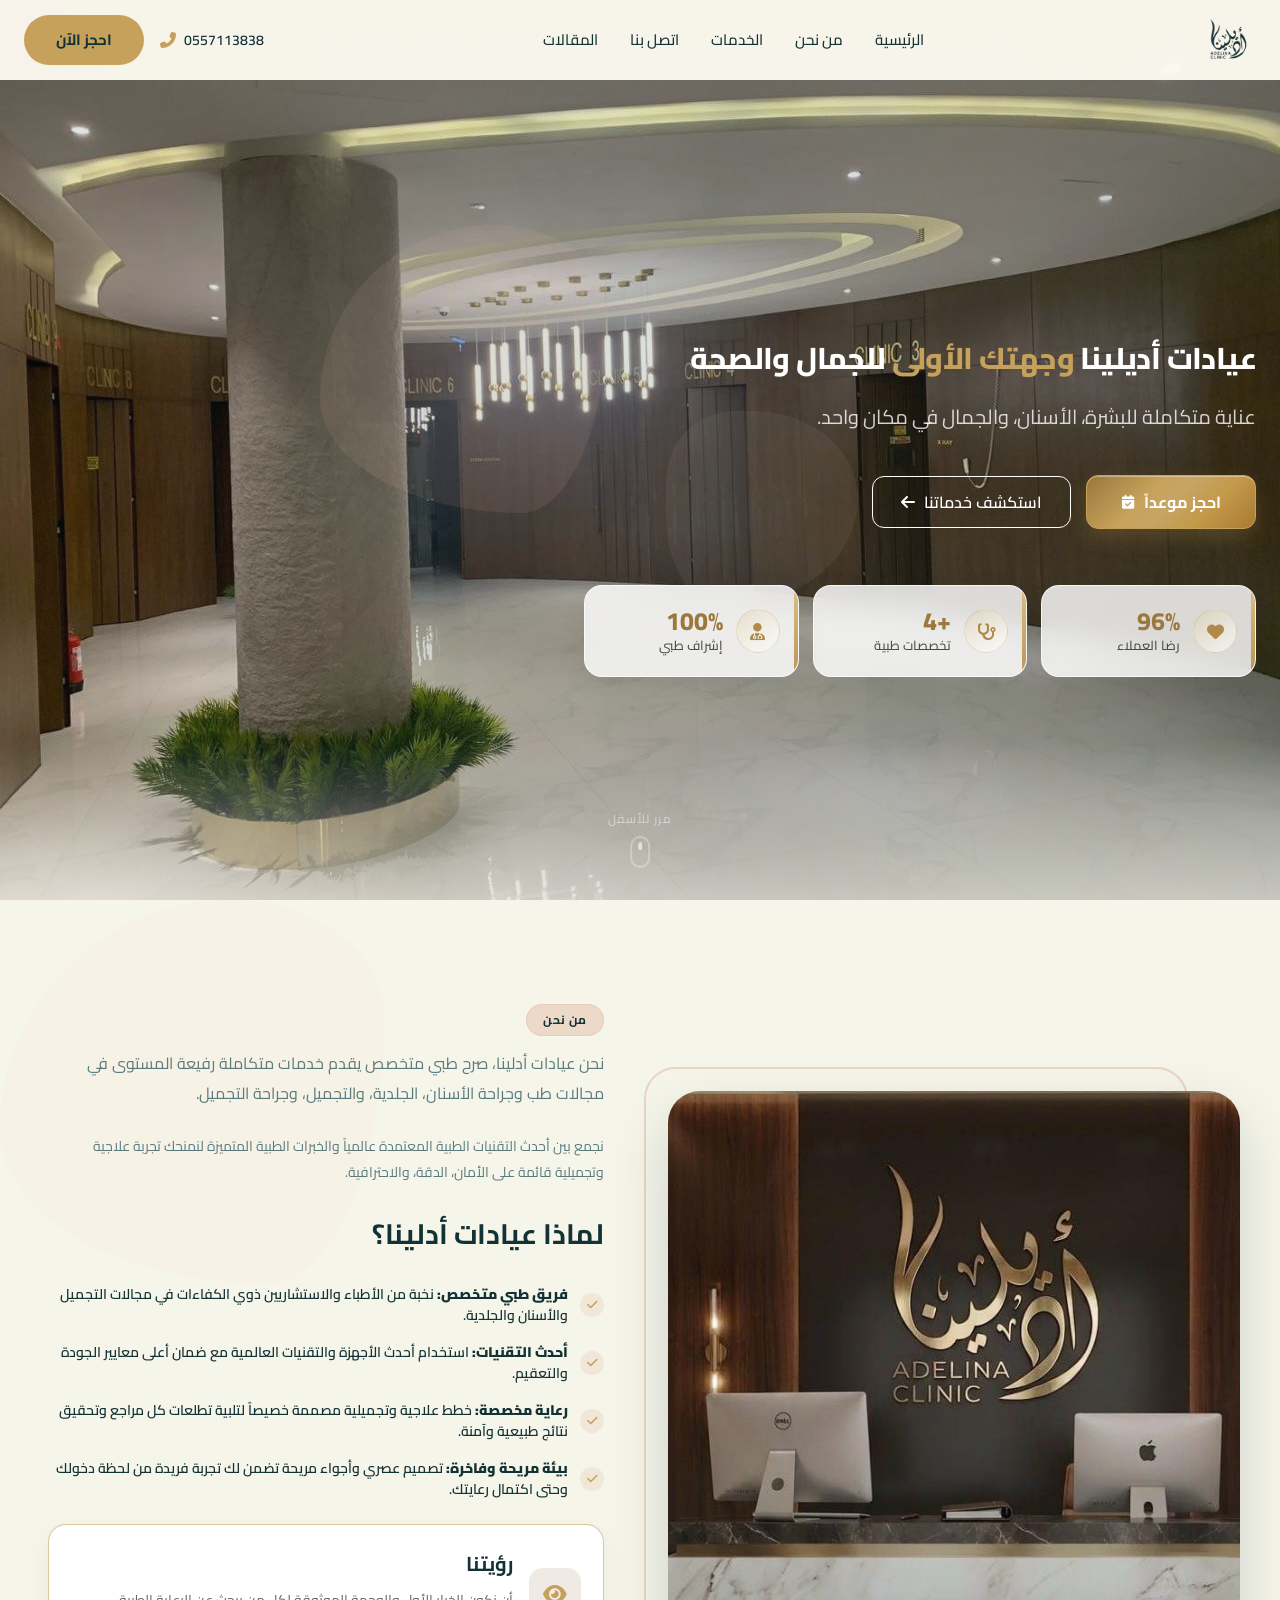
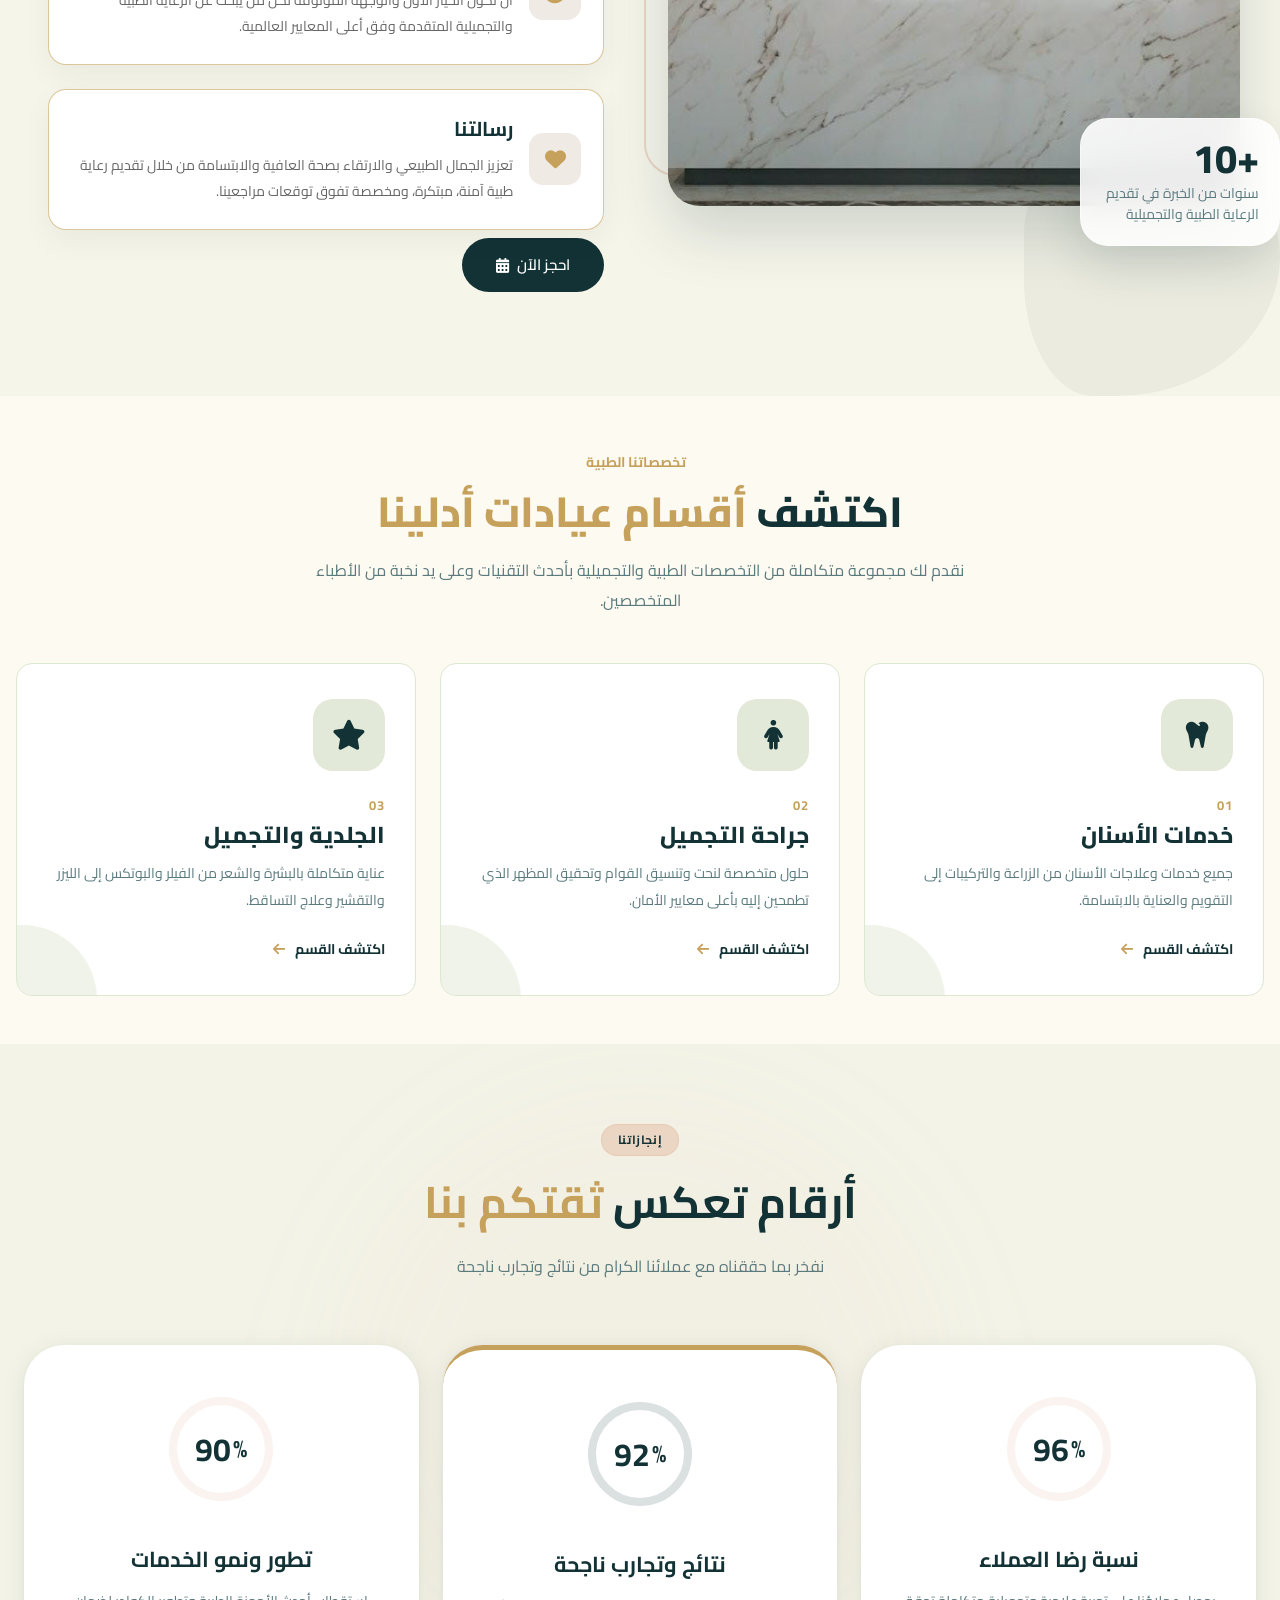
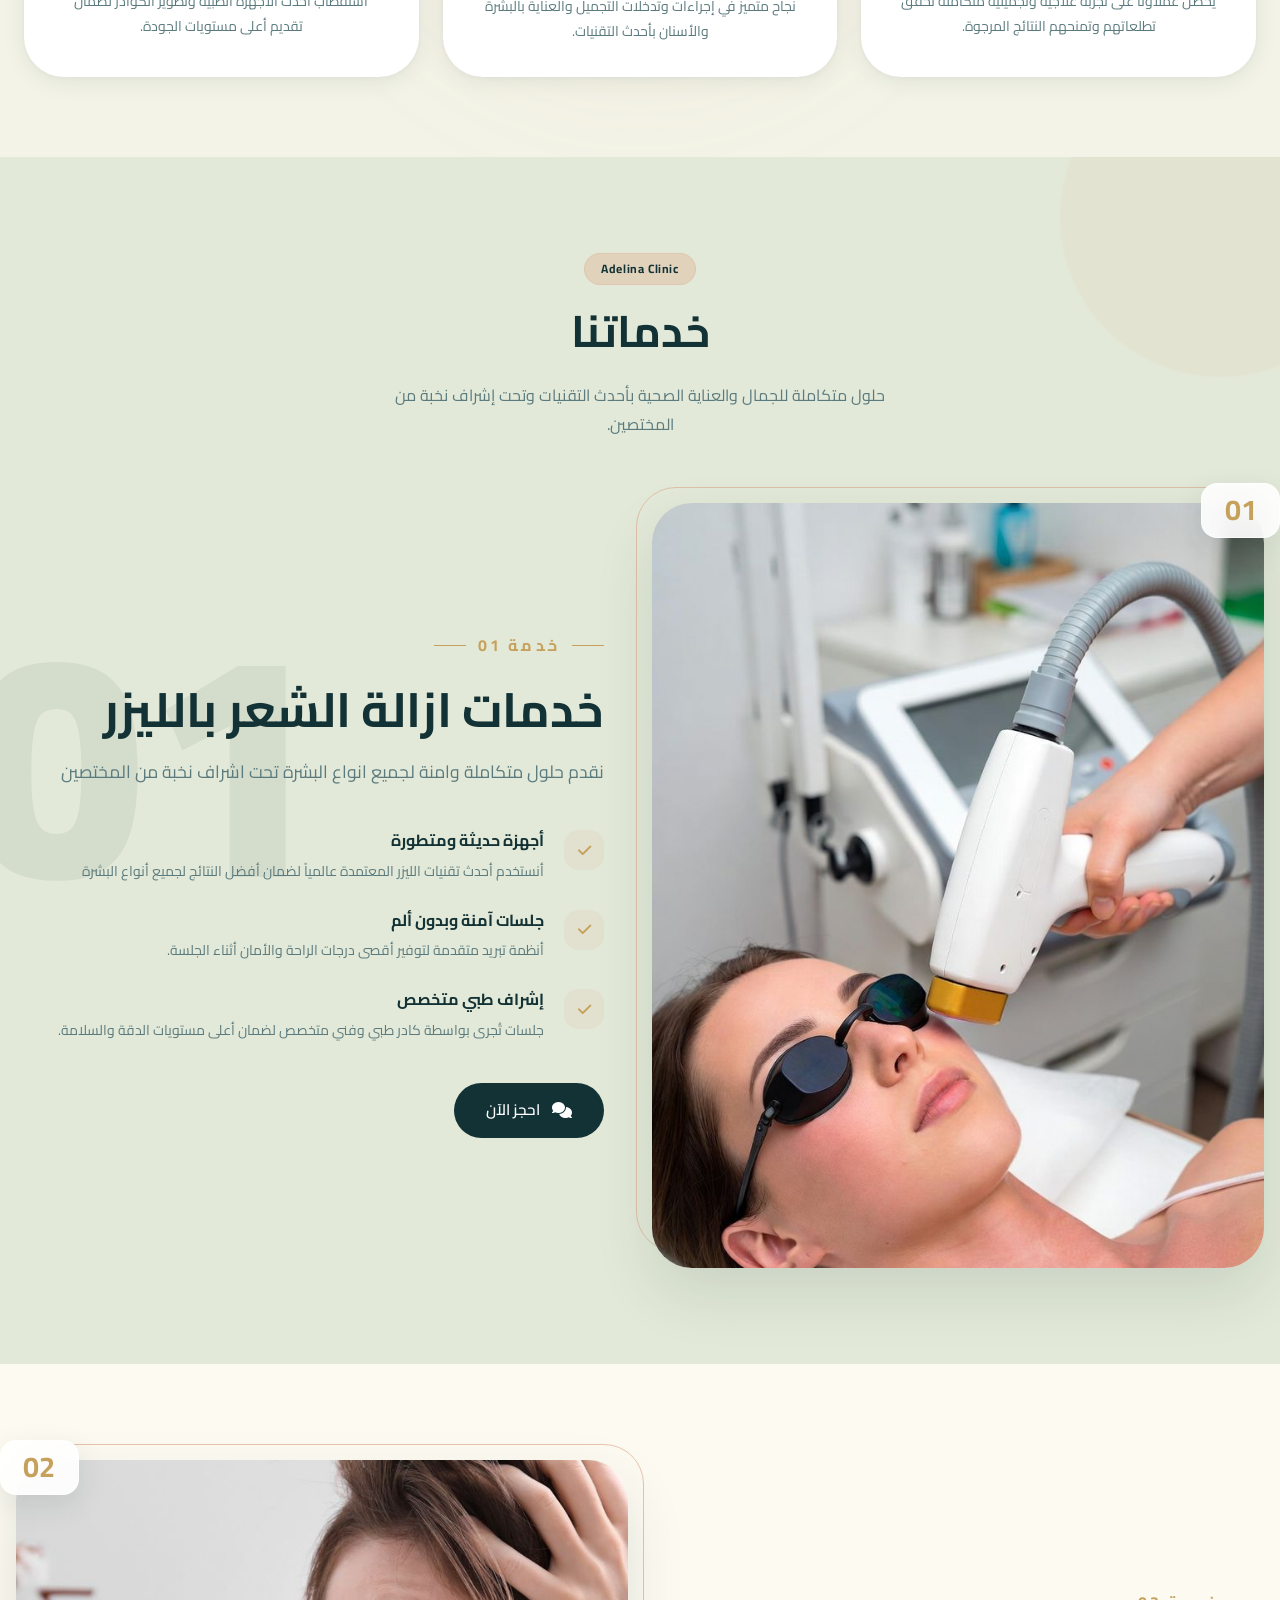
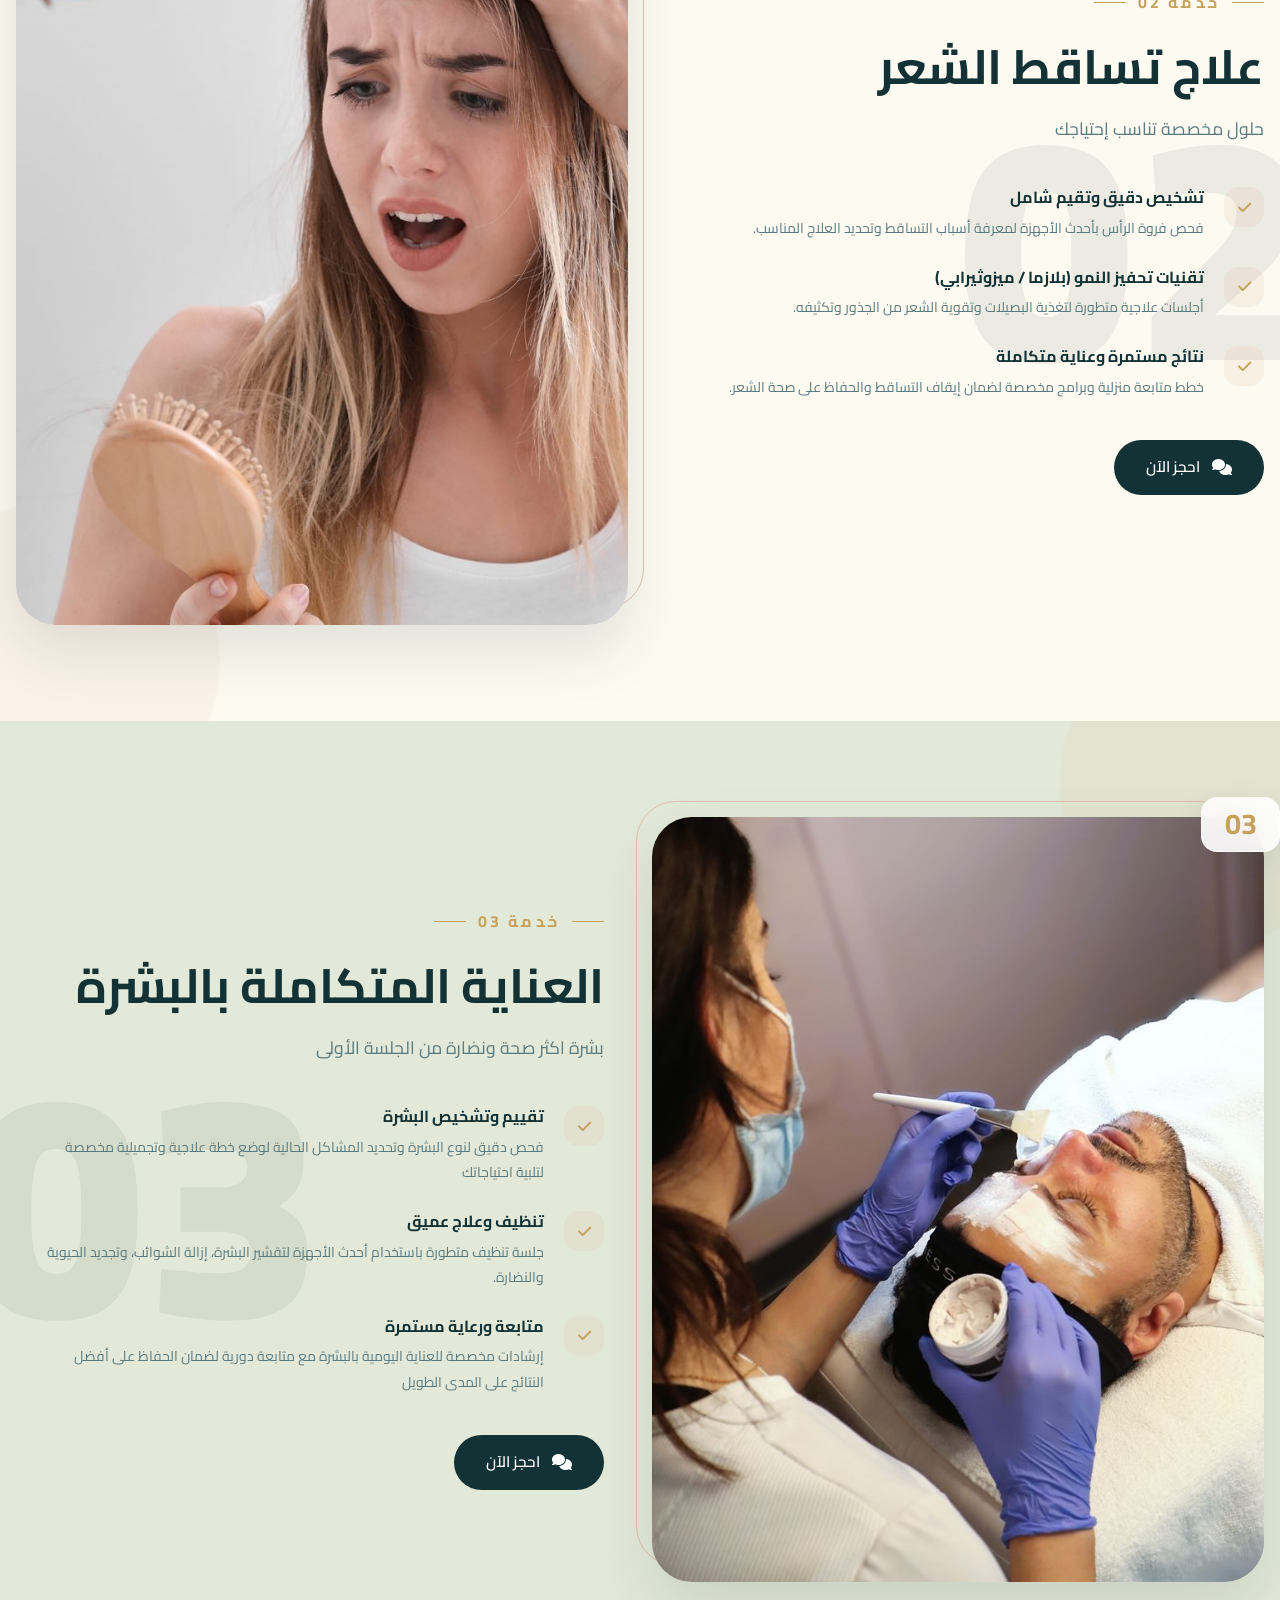
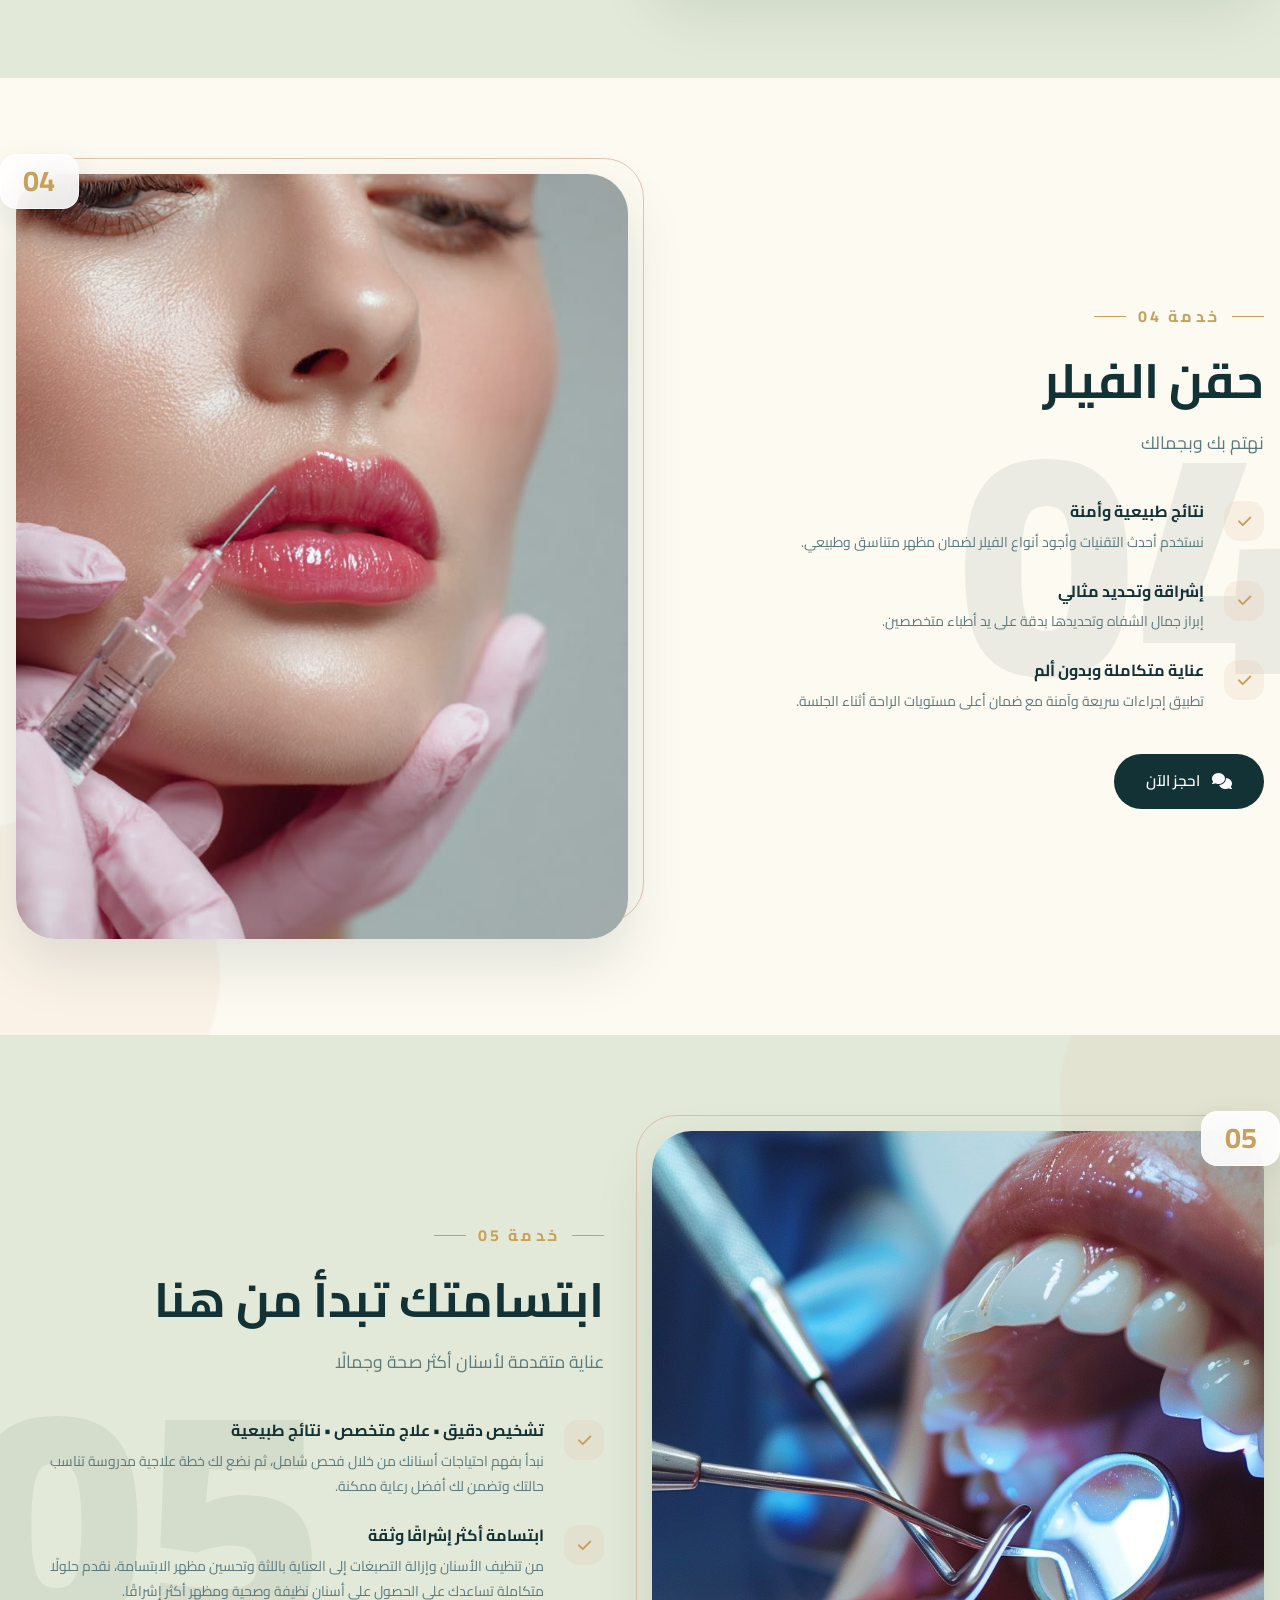
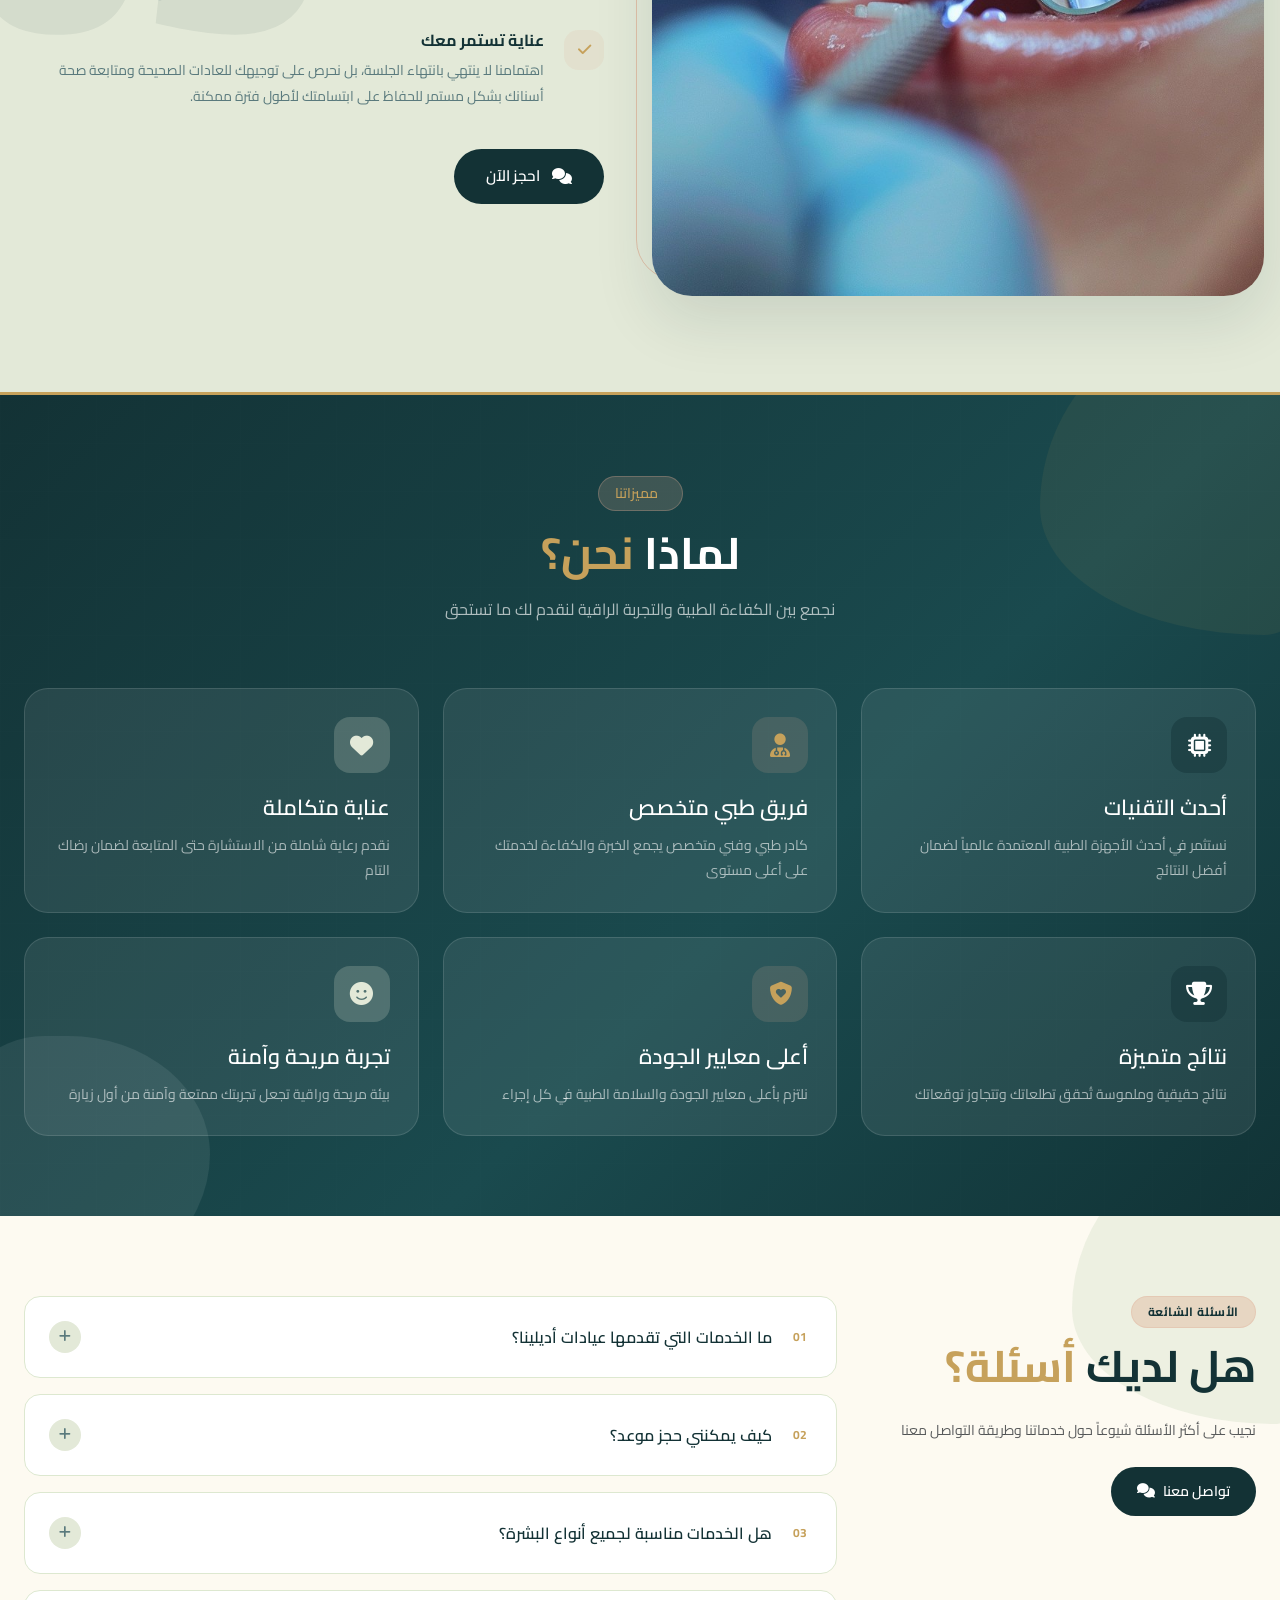
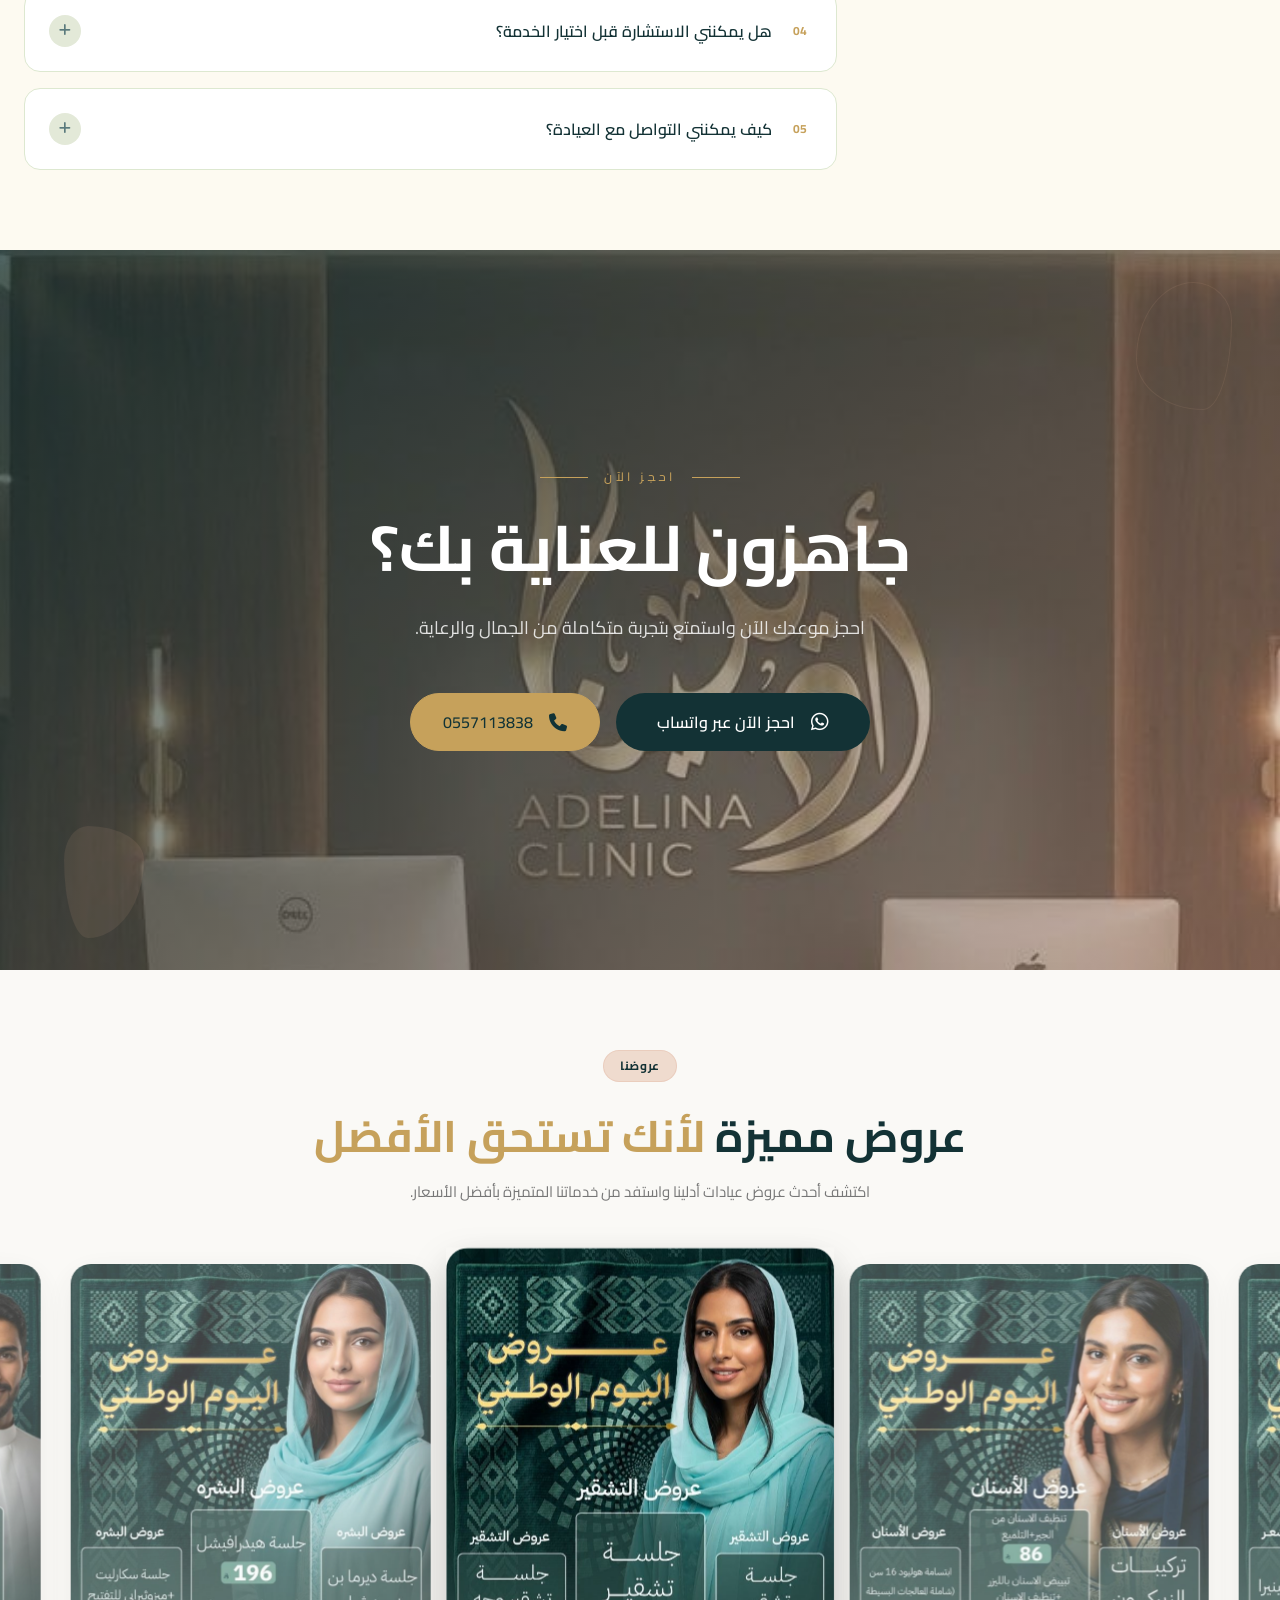
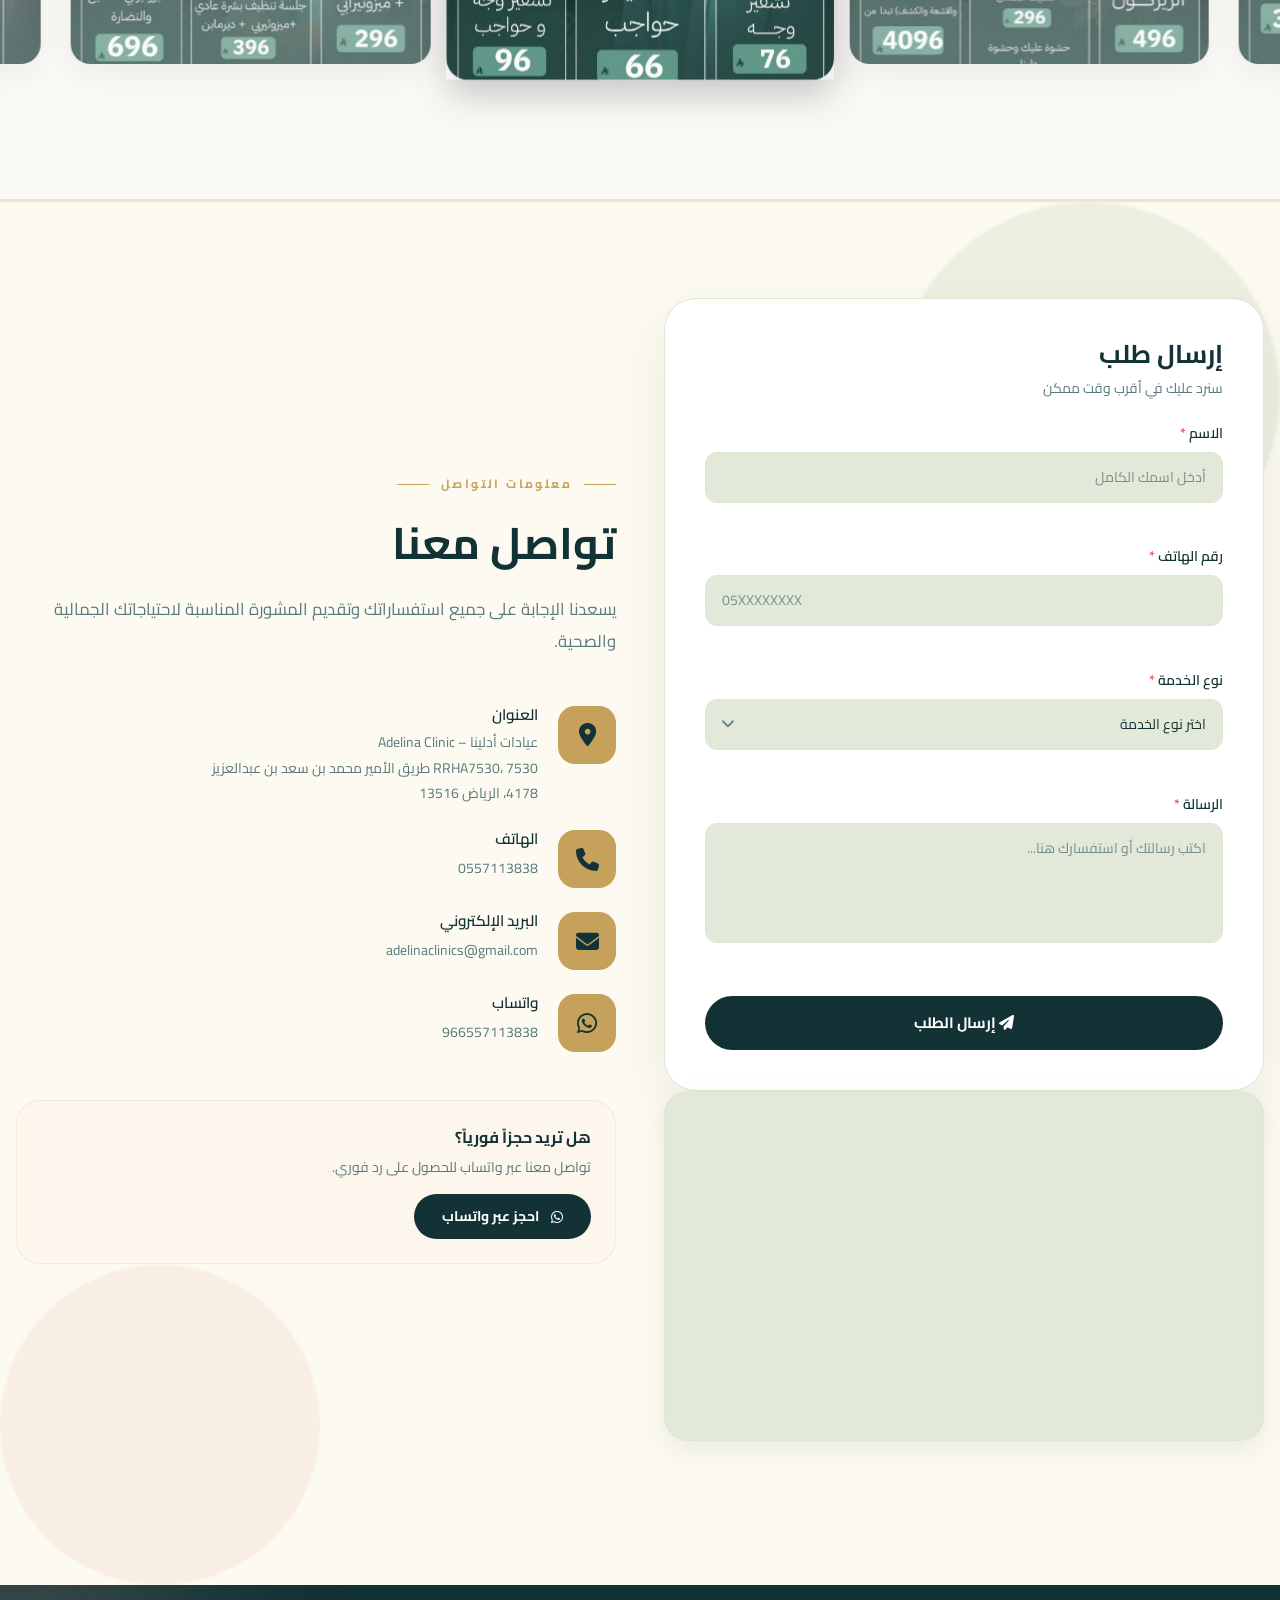
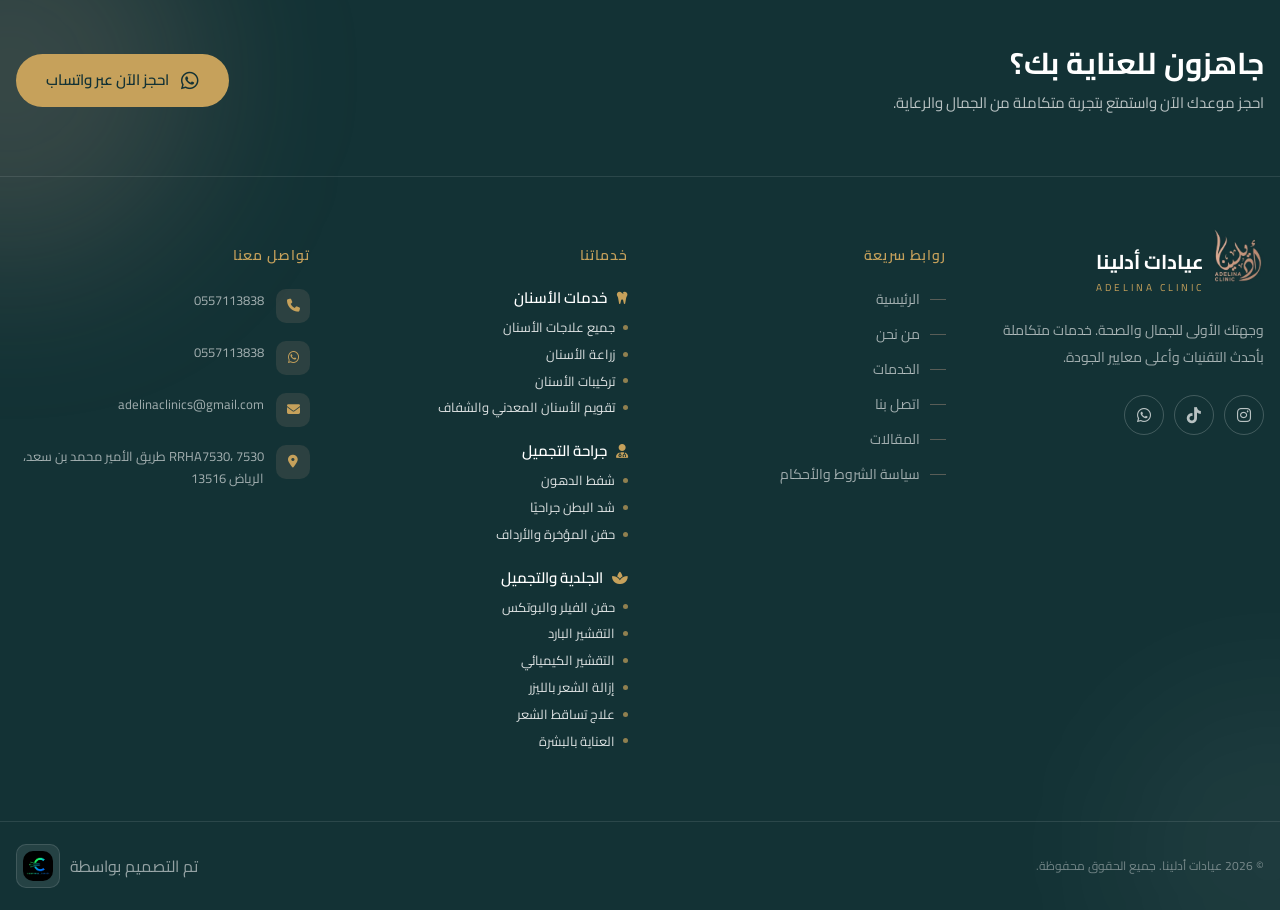
==== commit 77b51add: "logo edit commit" ====
--- a/index.html
+++ b/index.html
@@ -142,7 +142,7 @@
       <div class="header-inner py-3">
         <a href="/" class="logo-wrapper text-decoration-none">
           <div class="logo-icon py-3">
-            <img src="images/logo-4.png" height="100" alt="" class="" />
+            <img src="images/logo-4.png" height="48" alt="" class="" />
 
           </div>
         </a>
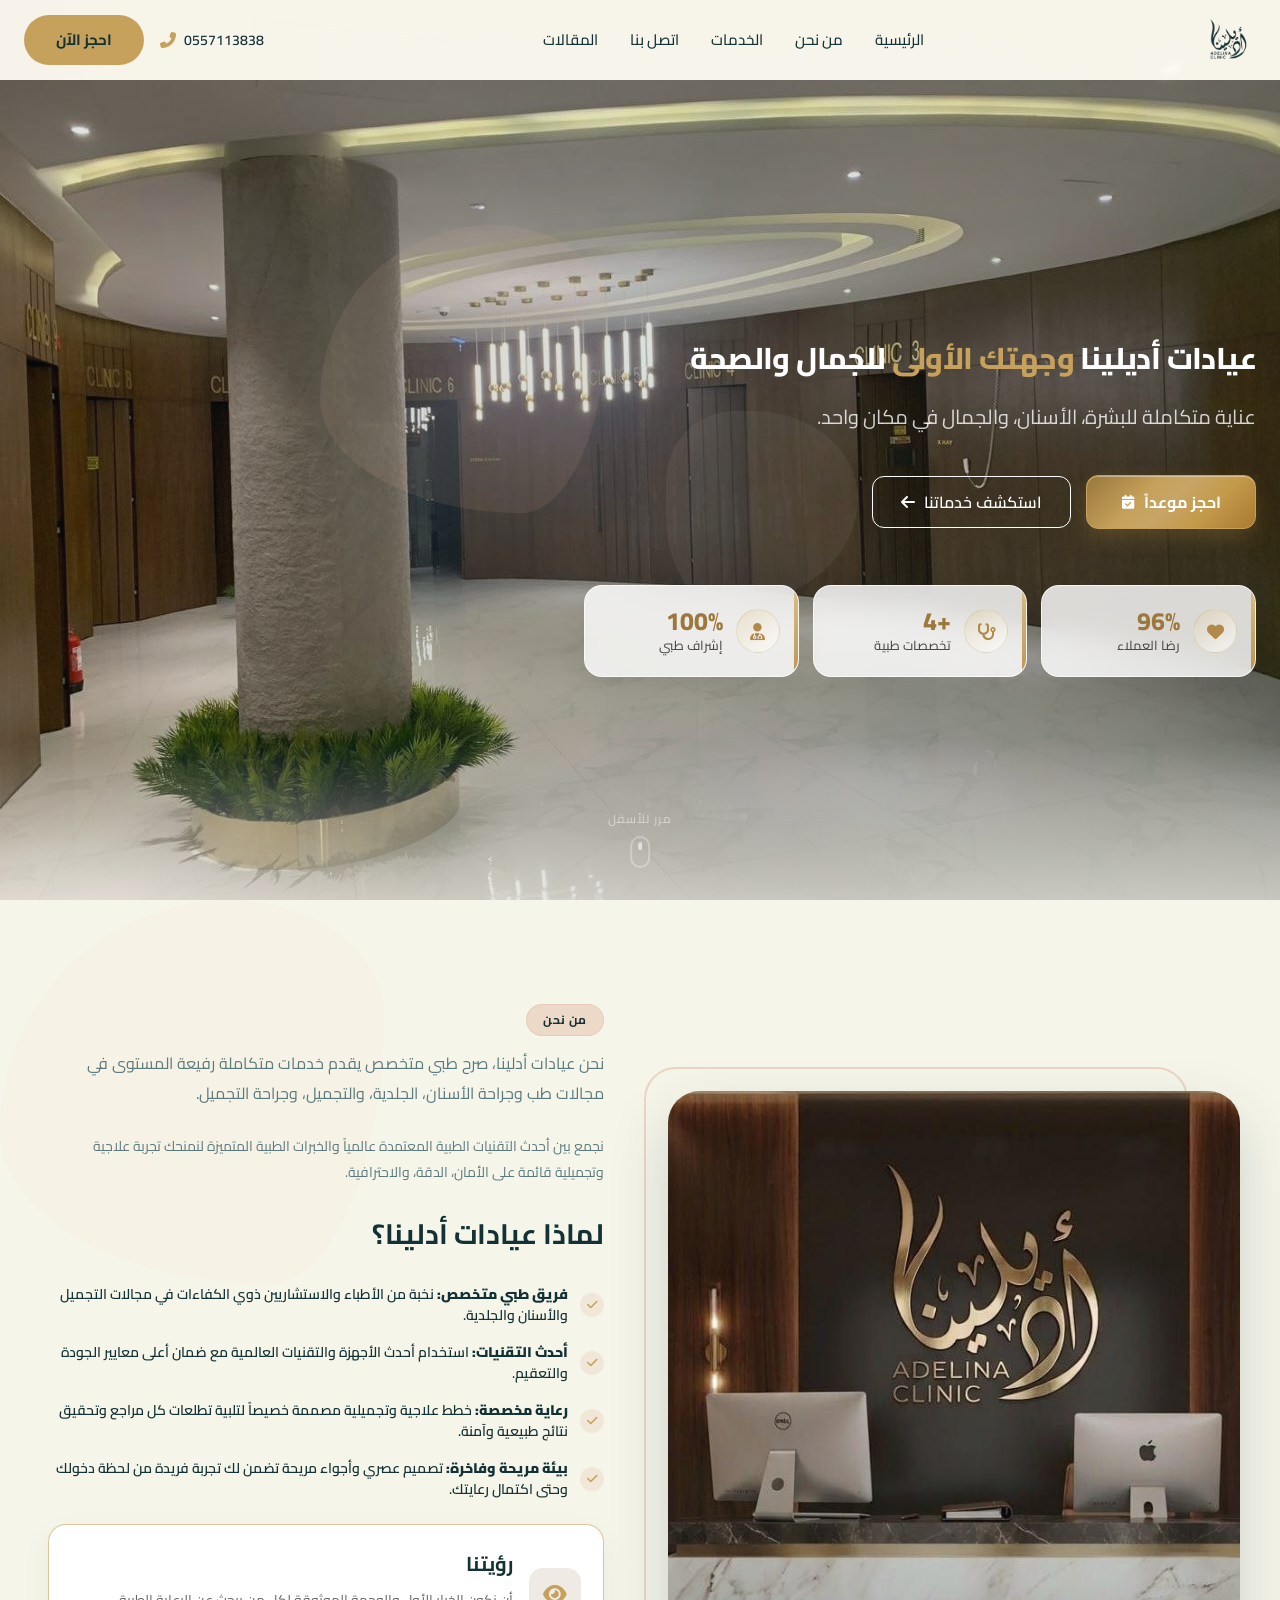
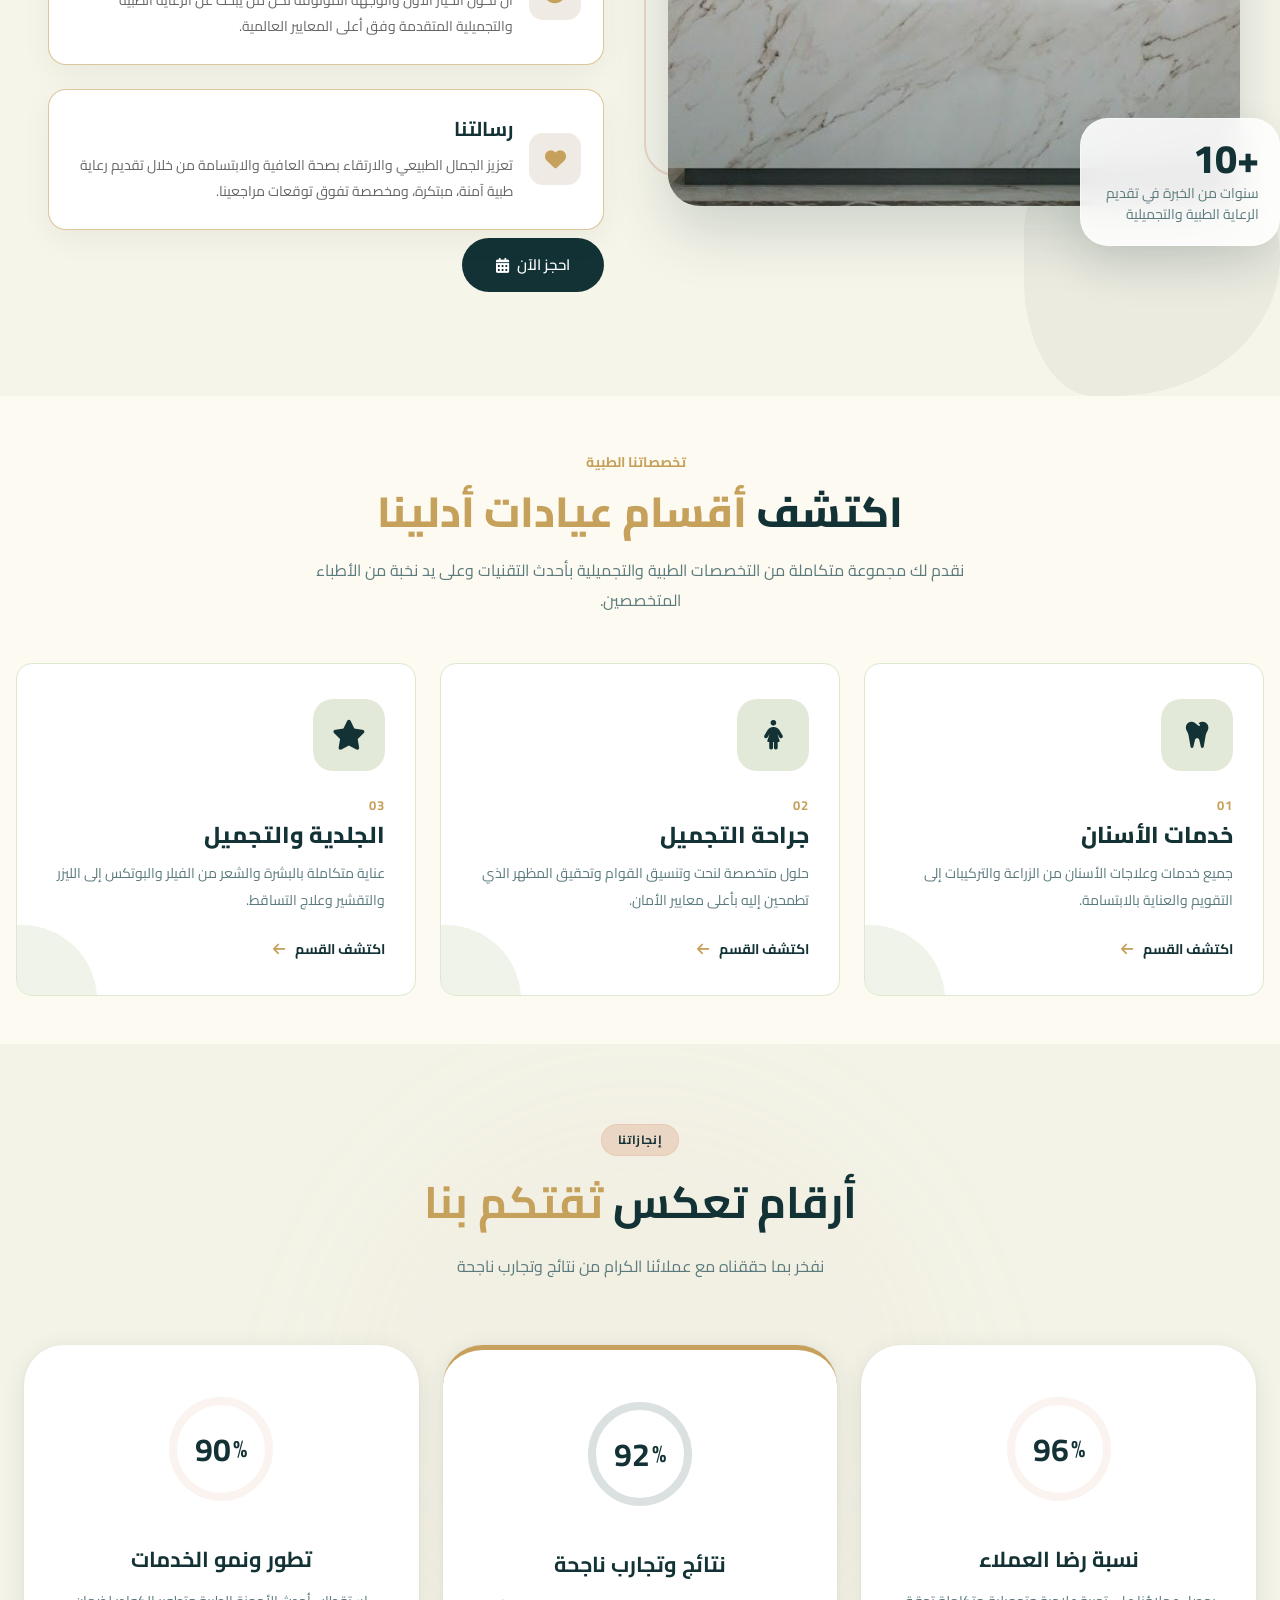
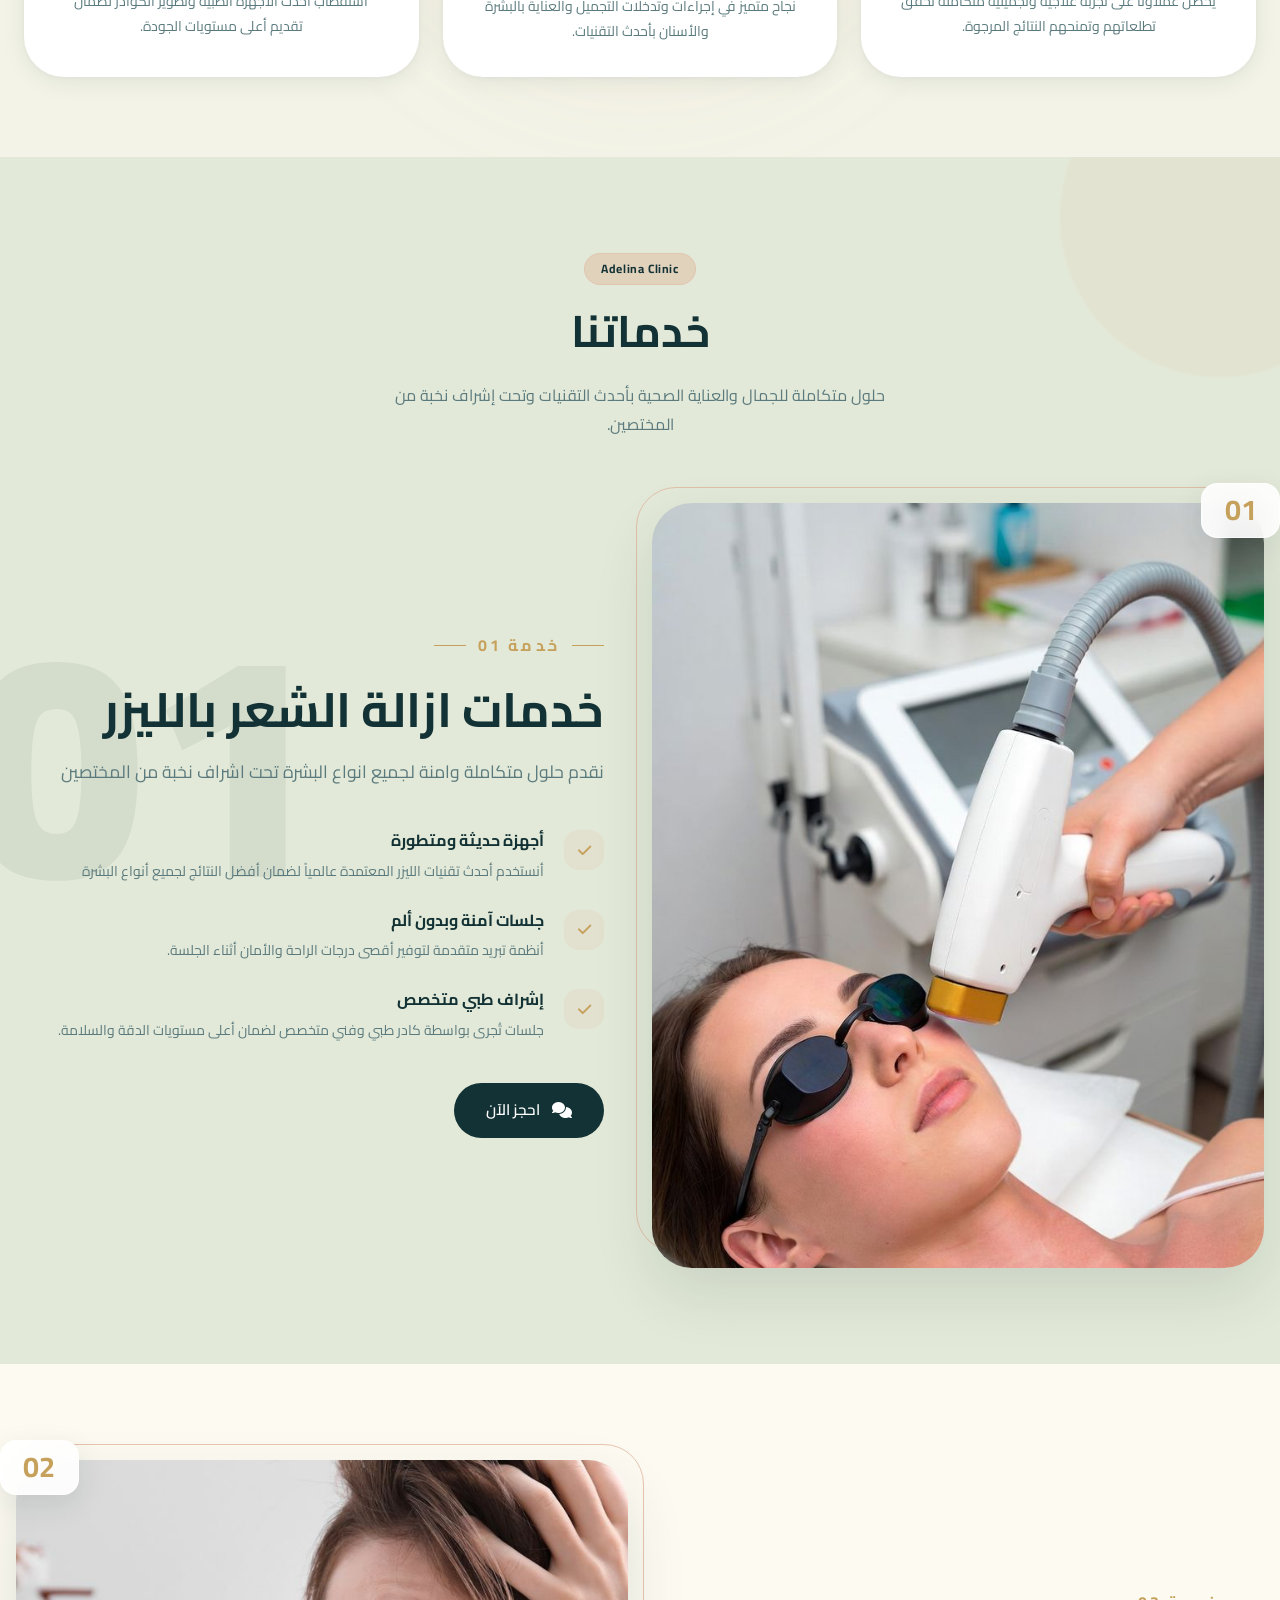
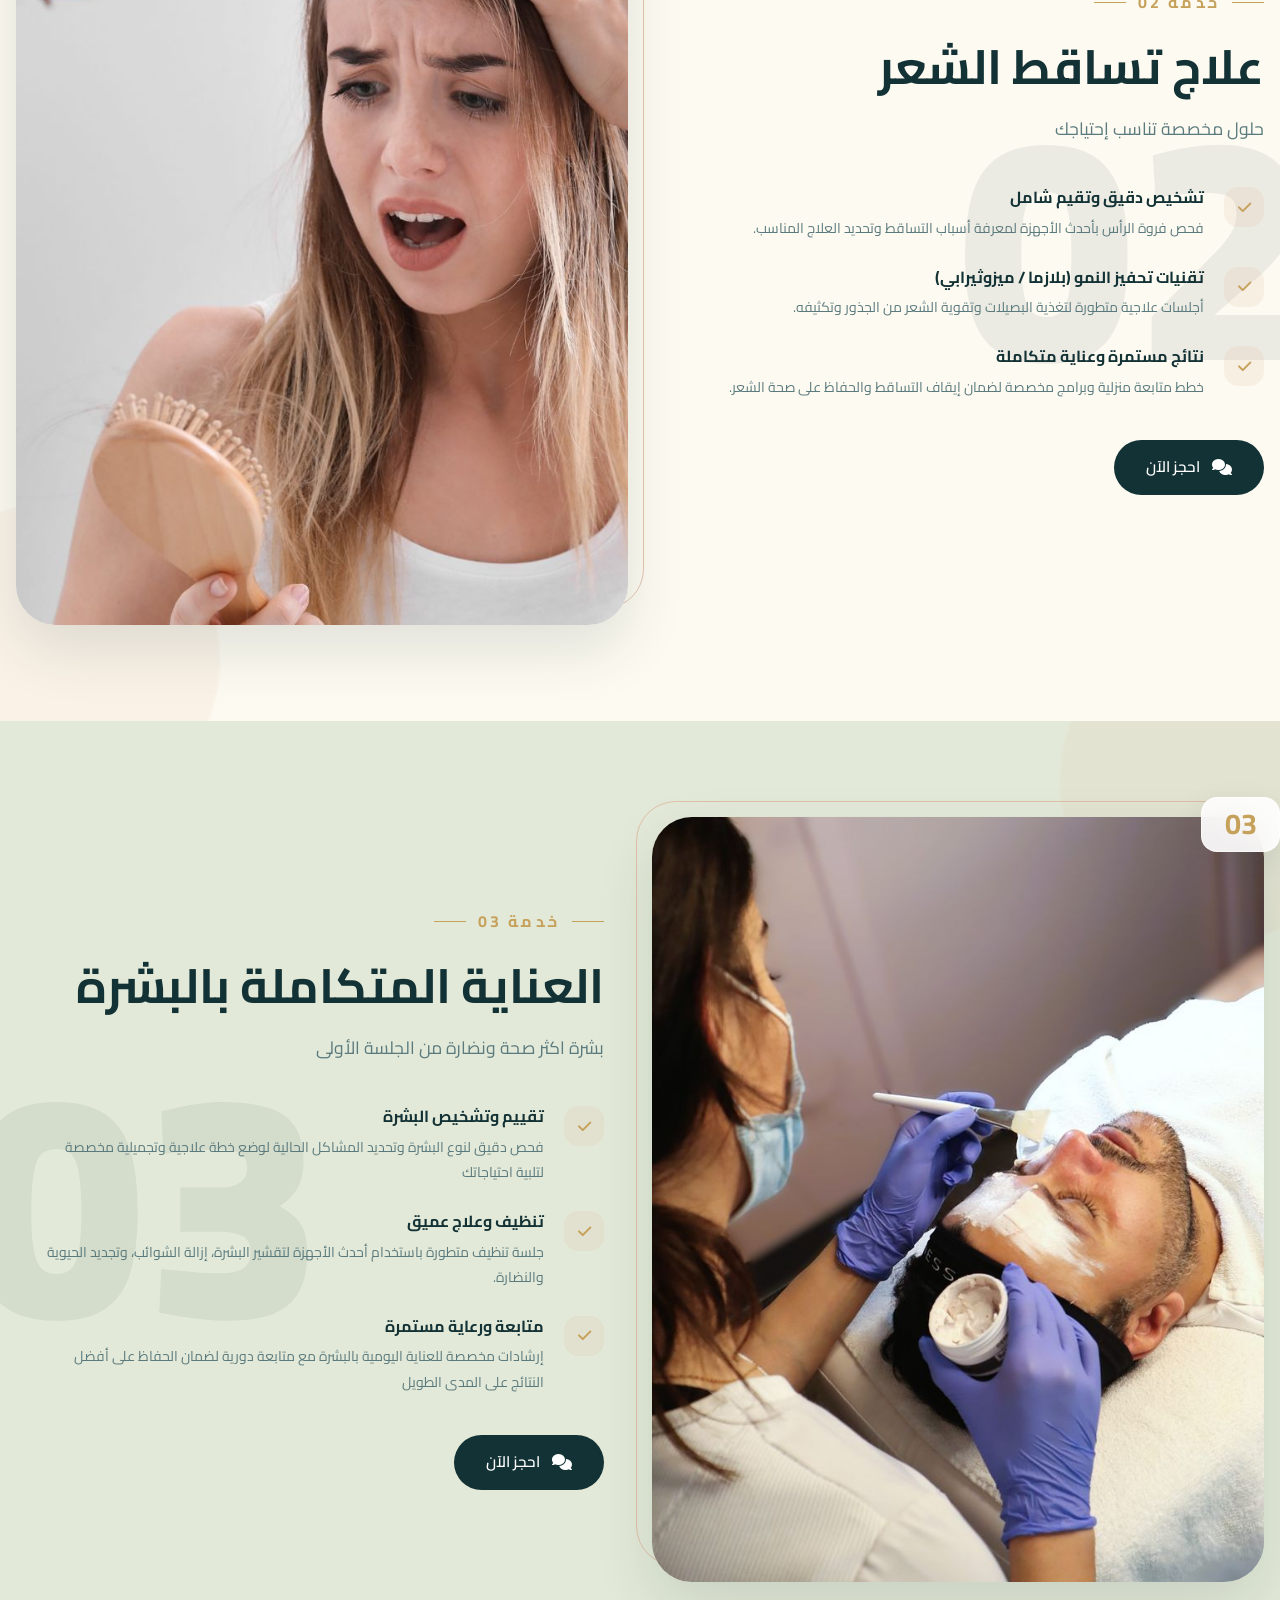
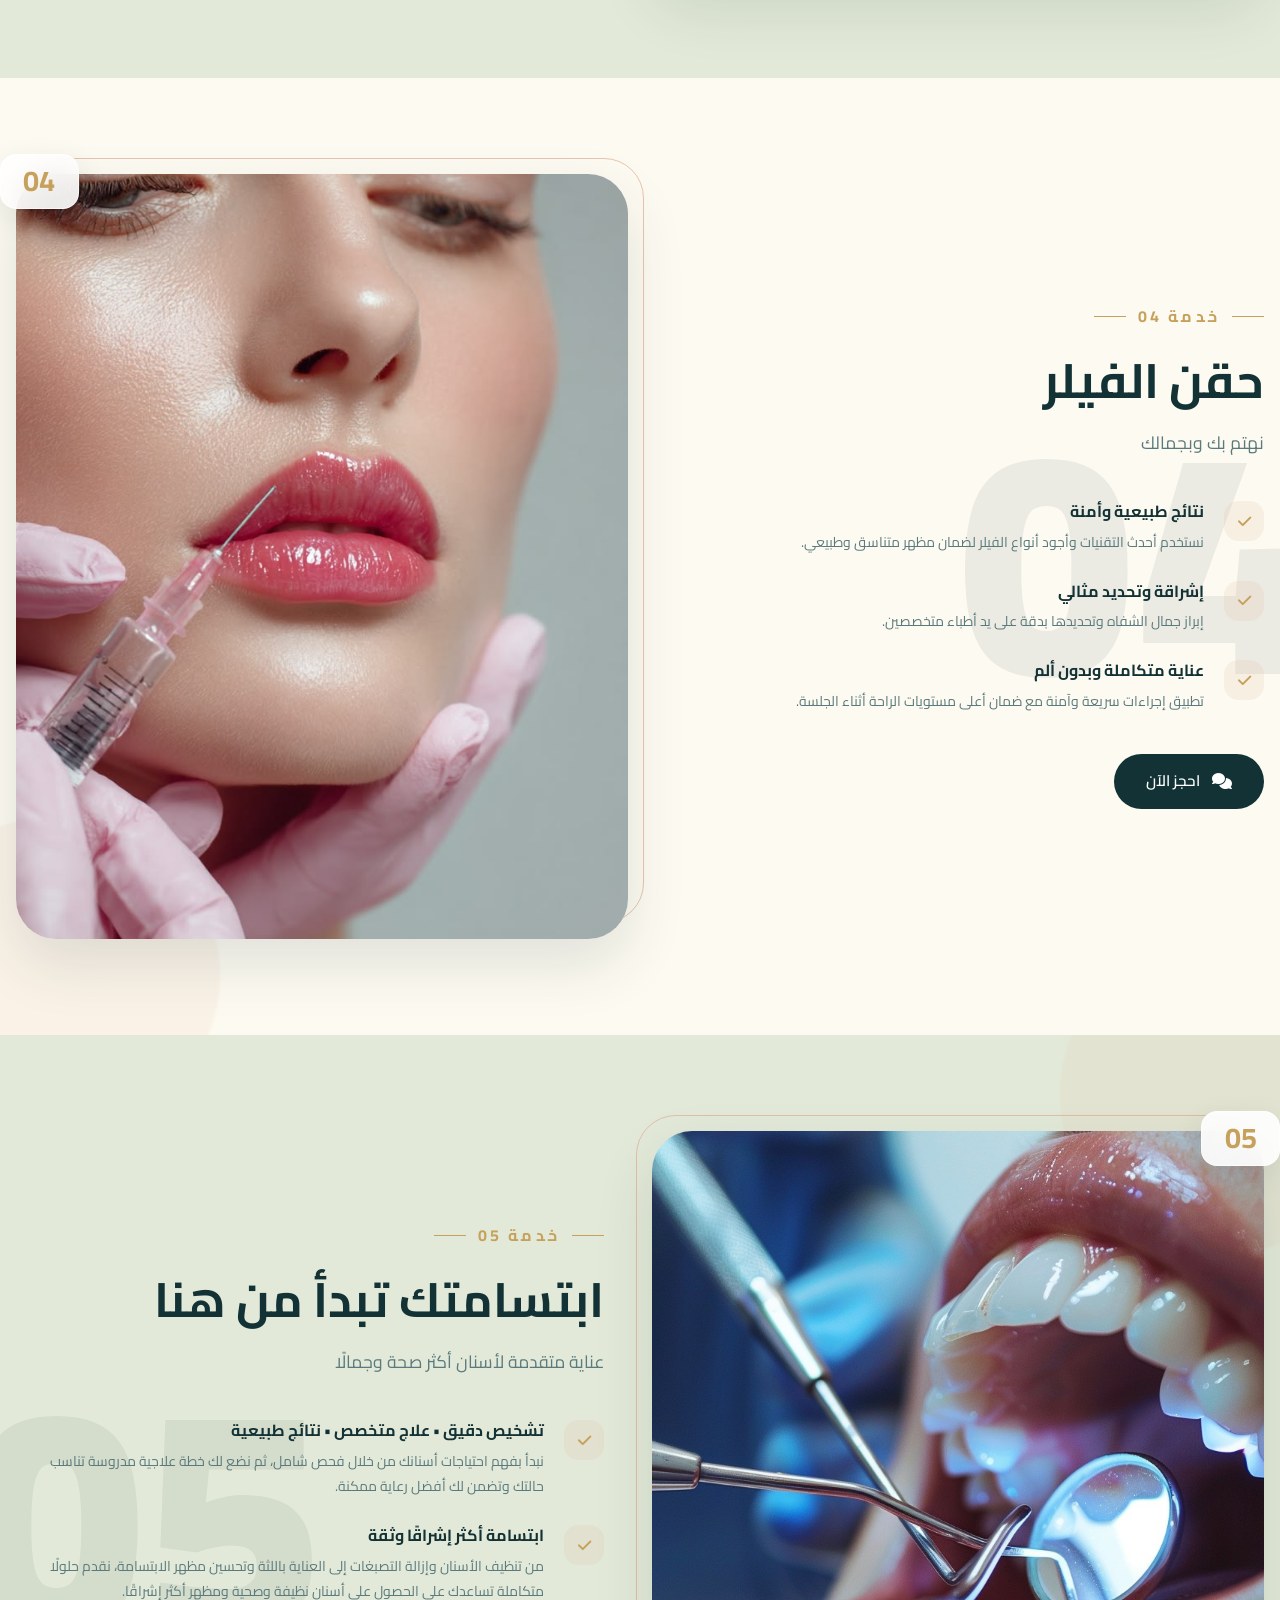
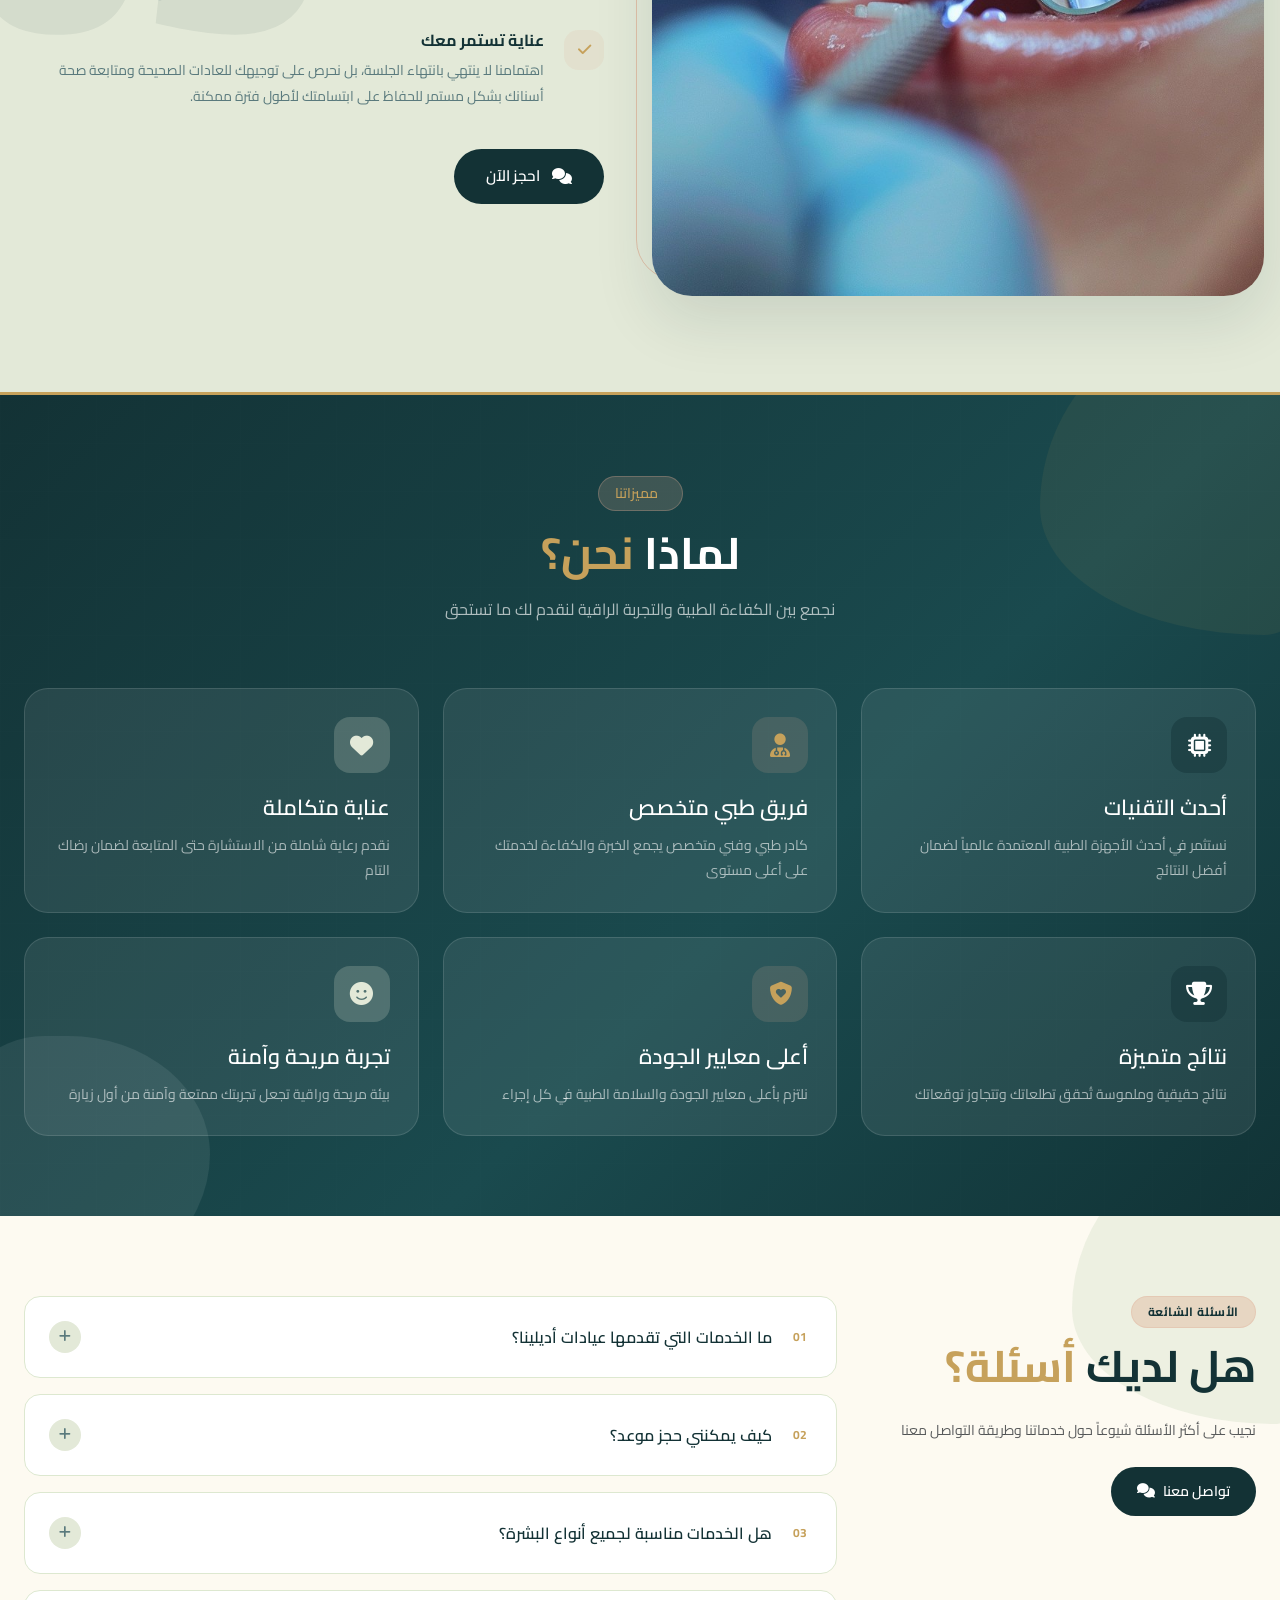
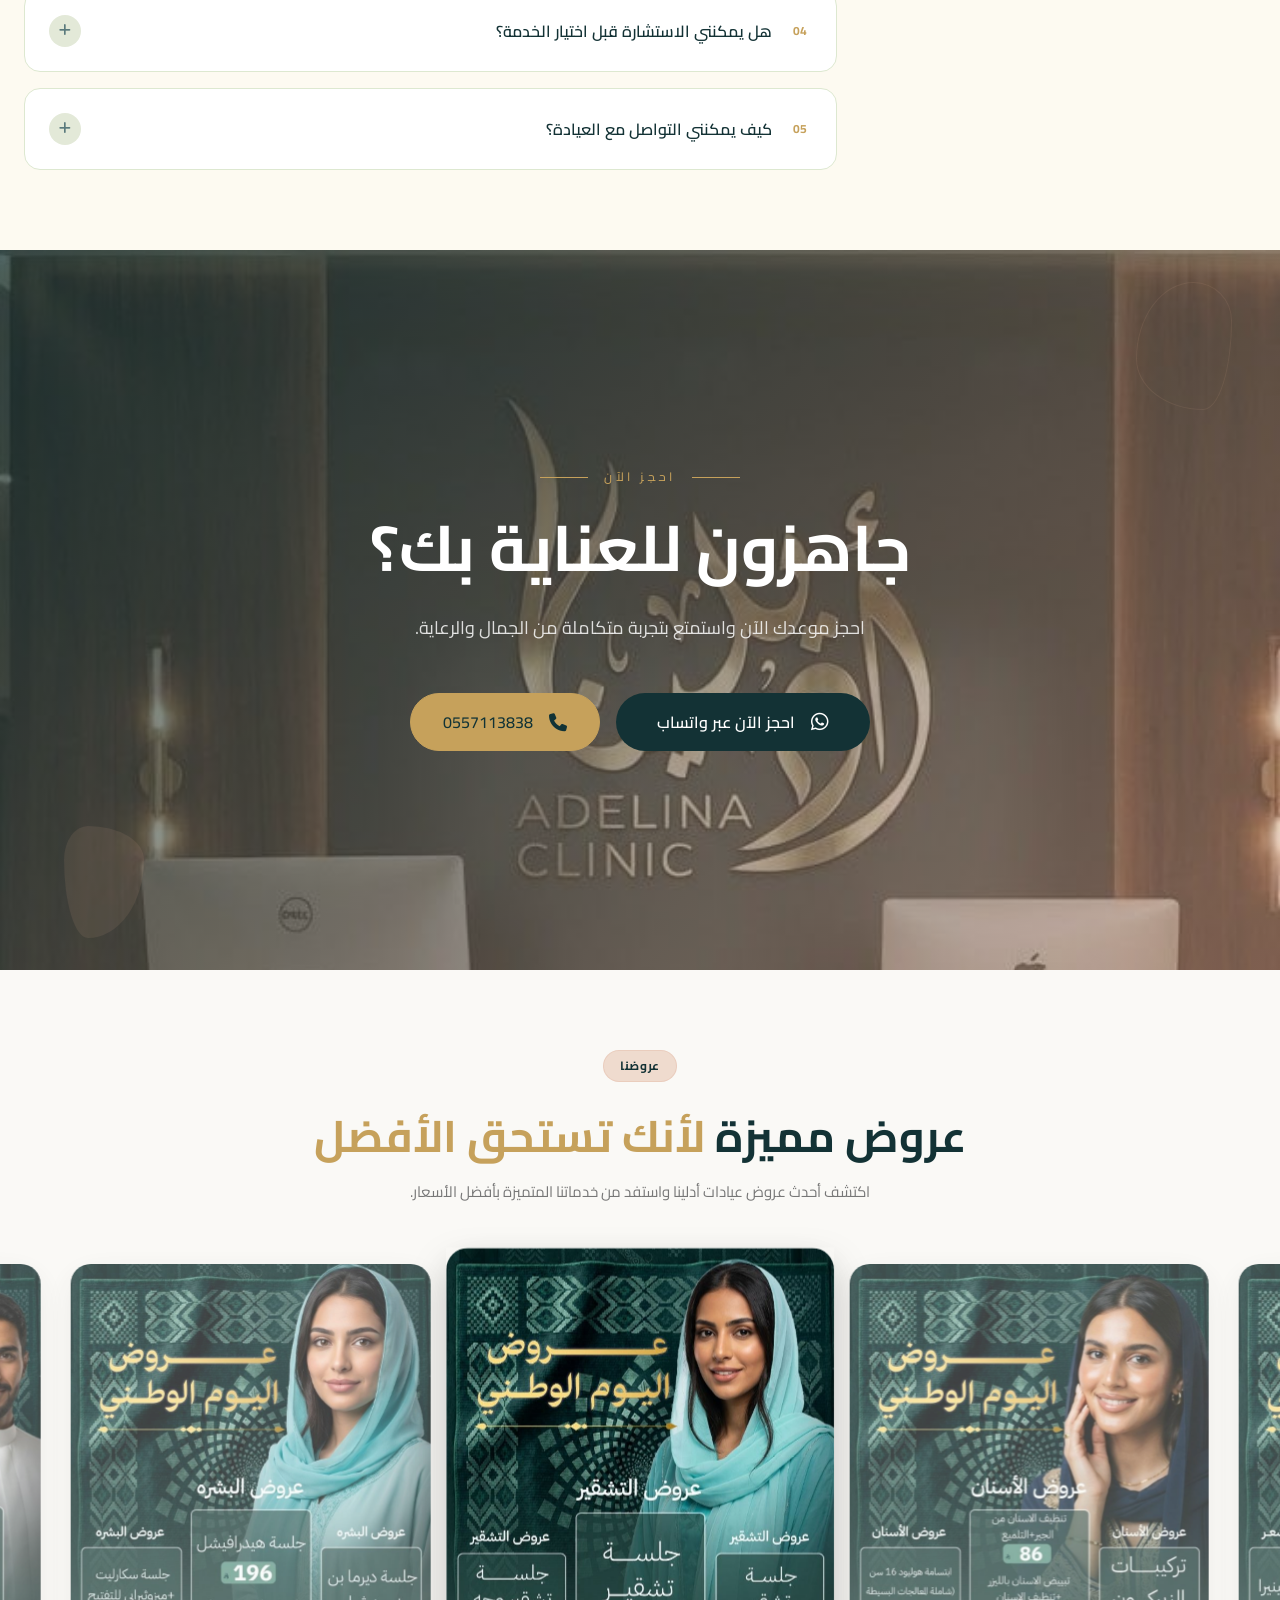
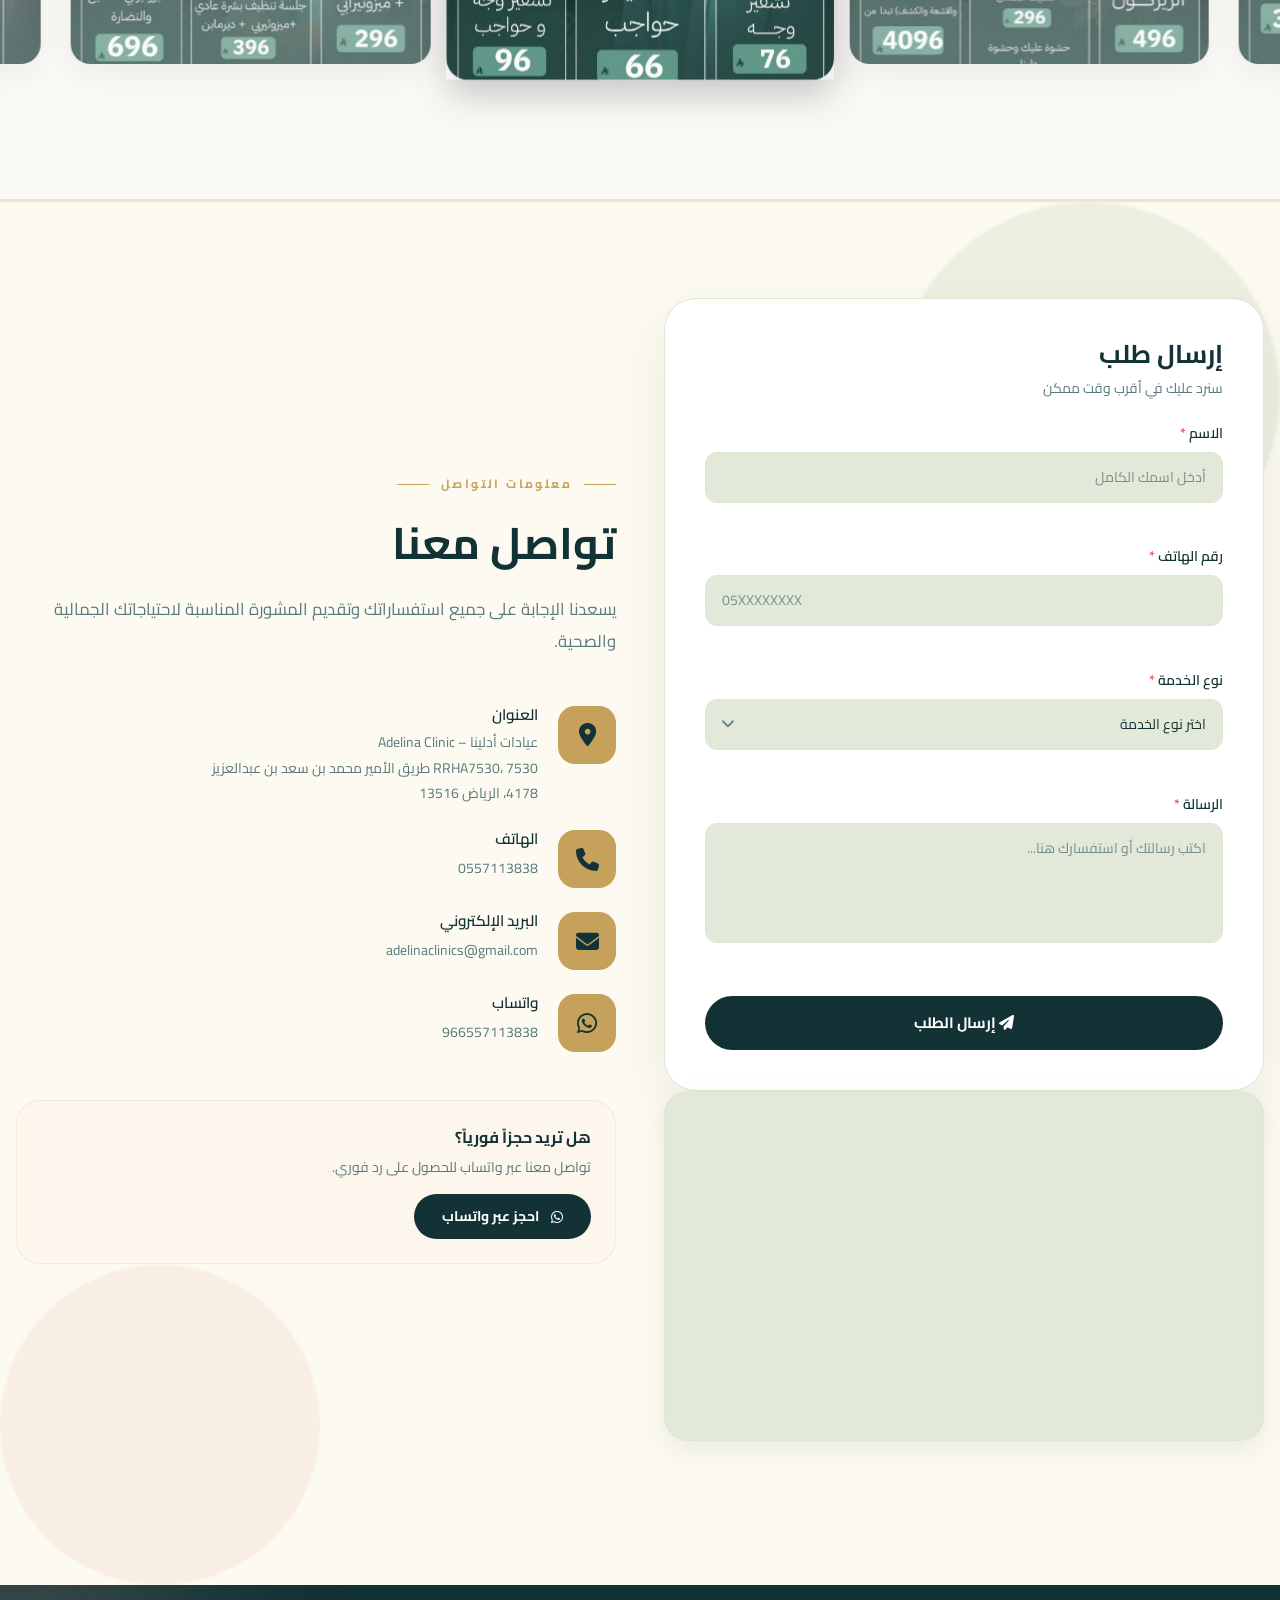
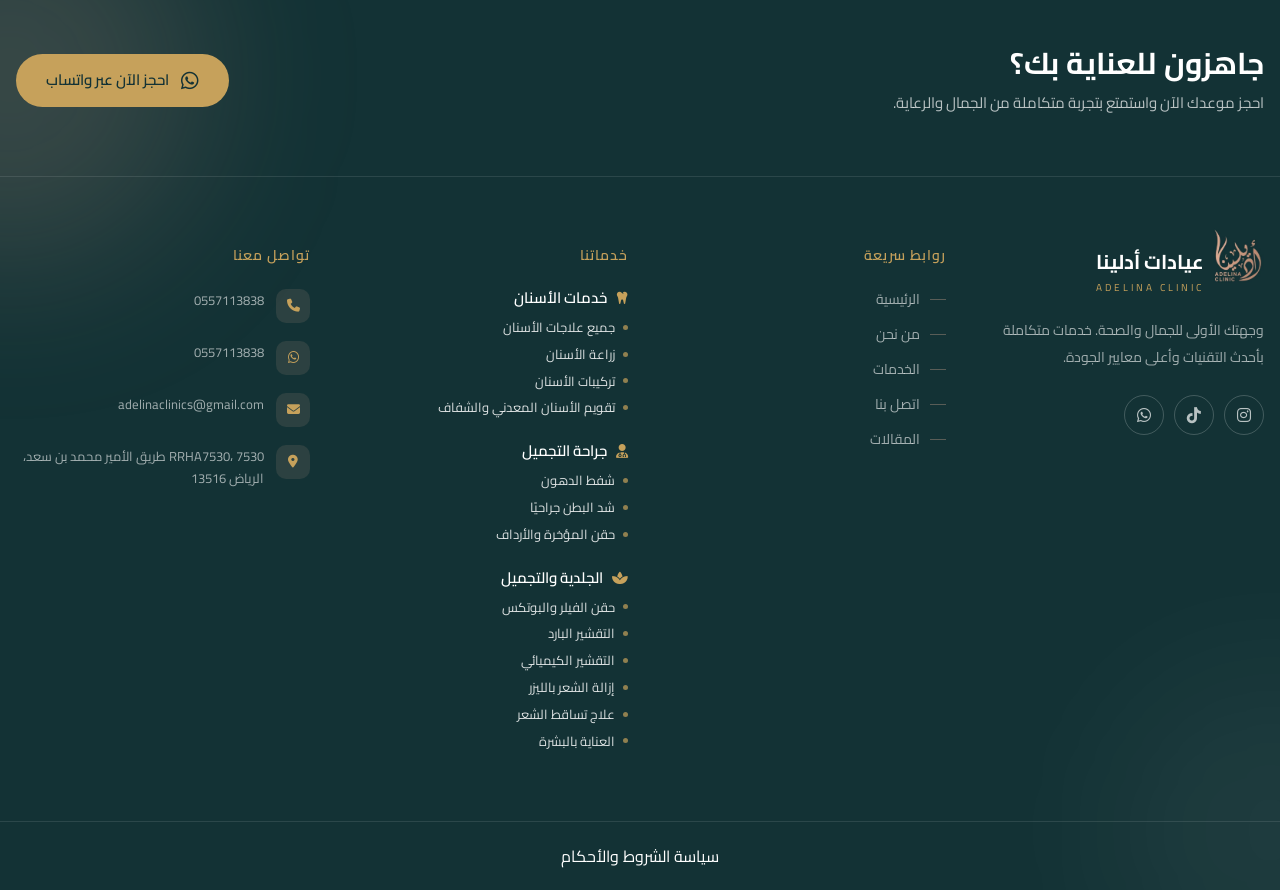
==== commit 77790864: "policy commit" ====
--- a/index.html
+++ b/index.html
@@ -248,7 +248,6 @@
 
         <div class="hero-overlay"></div>
 
-        <!-- Bottom Fade -->
 
         <div class="hero-bottom-fade"></div>
       </div>
@@ -272,12 +271,10 @@
           </p>
 
           <div class="hero-animate hero-actions">
-            <!-- Primary / Gold Button -->
             <a href="#contact" class="btn-gold-custom hero-primary-btn text-decoration-none">
               <span>احجز موعداً</span>
               <i class="fas fa-calendar-check"></i>
             </a>
-            <!-- Secondary / Ghost Button -->
             <a href="#services" class="btn-outline-custom hero-secondary-btn text-decoration-none">
               <span>استكشف خدماتنا</span>
               <i class="fas fa-arrow-left"></i>
@@ -484,13 +481,10 @@
         </div>
       </div>
     </section>
-    <!-- =========================
-     Medical Departments
-========================= -->
+  
     <section class="departments-section py-5" id="departments">
       <div class="container">
 
-        <!-- Section Header -->
         <div class="section-heading text-center mb-5">
           <span class="section-subtitle">
             <i class="fa-solid fa-sparkles"></i>
@@ -510,7 +504,6 @@
         <!-- Departments -->
         <div class="row g-4 justify-content-center">
 
-          <!-- Dental -->
           <div class="col-12 col-md-6 col-lg-4">
             <a href="dental.html" class="department-card">
 
@@ -539,7 +532,6 @@
           </div>
 
 
-          <!-- Plastic Surgery -->
           <div class="col-12 col-md-6 col-lg-4">
             <a href="plastic-surgery.html" class="department-card">
 
@@ -568,7 +560,6 @@
           </div>
 
 
-          <!-- Dermatology -->
           <div class="col-12 col-md-6 col-lg-4">
             <a href="dermatology.html" class="department-card">
 
@@ -1884,22 +1875,18 @@
       </div>
     </div>
 
-    <!-- Mobile Bottom Navbar -->
     <nav class="mobile-bottom-nav d-lg-none" dir="rtl">
       <div class="mobile-nav-container">
-        <!-- WhatsApp -->
         <a href="https://wa.me/966557113838" class="mobile-nav-item" aria-label="واتساب">
           <i class="fa-brands fa-whatsapp"></i>
           <span>واتساب</span>
         </a>
 
-        <!-- Contact -->
         <a href="tel:0557113838" class="mobile-nav-item" aria-label="اتصال">
           <i class="fa-solid fa-phone"></i>
           <span>اتصال</span>
         </a>
 
-        <!-- Booking -->
         <a href="#offers" class="mobile-nav-item mobile-nav-booking" aria-label="احجز الآن">
           <div class="booking-circle">
                       <span class="text-white d-inline-block fw-bold">العروض</span>
@@ -1908,13 +1895,11 @@
 
         </a>
 
-        <!-- Doctors -->
         <a href="doctors.html" class="mobile-nav-item" aria-label="الأطباء">
           <i class="fa-solid fa-user-doctor"></i>
           <span>الأطباء</span>
         </a>
 
-        <!-- Consultation -->
         <a href="#departments" class="mobile-nav-item" aria-label="التخصصات">
           <i class="fa-solid fa-stethoscope"></i>
           <span>التخصصات</span>
@@ -1997,12 +1982,7 @@
                   المقالات
                 </a>
               </li>
-               <li>
-                <a href="policy.html">
-                  <span></span>
-                  سياسة الشروط والأحكام
-                </a>
-              </li>
+              
             </ul>
           </div>
 
@@ -2010,7 +1990,6 @@
             <h4 class="footer-title">خدماتنا</h4>
 
             <div class="footer-services">
-              <!-- خدمات الأسنان -->
               <div class="footer-service-group">
                 <h5 class="footer-service-title">
                   <i class="fas fa-tooth"></i>
@@ -2048,7 +2027,6 @@
                 </ul>
               </div>
 
-              <!-- جراحة التجميل -->
               <div class="footer-service-group">
                 <h5 class="footer-service-title">
                   <i class="fas fa-user-md"></i>
@@ -2079,7 +2057,6 @@
                 </ul>
               </div>
 
-              <!-- الجلدية والتجميل -->
               <div class="footer-service-group">
                 <h5 class="footer-service-title">
                   <i class="fas fa-spa"></i>
@@ -2185,24 +2162,12 @@
       </div>
     </div>
 
-    <div class="footer-bottom">
-      <div class="container">
-        <div class="d-flex flex-column flex-lg-row justify-content-between gap-4 align-items-center">
-          <div class="">
-            <p>© 2026 عيادات أدلينا. جميع الحقوق محفوظة.</p>
-          </div>
-
-          <div class="">
-            <div class="designed-by">
-              <span>تم التصميم بواسطة</span>
-              <a target="_blank"
-                href="https://www.facebook.com/people/Comma-Tech/61592640578793/?rdid=HQ7dQs0n0LBNnqe0&share_url=https%3A%2F%2Fwww.facebook.com%2Fshare%2F19L7Z6fEWV%2F"
-                class="designer-logo" aria-label="الشركة المصممة">
-                <img src="images/logo-1.jpg" alt="الشركة المصممة" />
-              </a>
-            </div>
-          </div>
-        </div>
+    <div class="footer-bottom d-flex justify-content-center align-items-center">
+      <div class="container ">
+       <a href="policy.html" class="text-white text-center text-decoration-none d-inline-block w-100">
+                  <span></span>
+                  سياسة الشروط والأحكام
+        </a>
       </div>
     </div>
   </footer>
--- a/css/index.css
+++ b/css/index.css
@@ -4734,7 +4734,6 @@
   align-items: center;
 }
 
-/* Content */
 
 .booking-content {
   max-width: 850px;
@@ -6930,9 +6929,7 @@
     padding-right: 5px;
   }
 }
-/* ==============================
-   MEDIA MODAL
-================================ */
+
 
 #mediaModal .modal-dialog {
   max-width: 1100px;
@@ -6943,7 +6940,6 @@
   background: #133235;
 }
 
-/* Image & Video */
 .modal-media {
   display: block;
   width: 100%;
@@ -6954,7 +6950,6 @@
   margin: auto;
 }
 
-/* Video specifically */
 #modalMediaContainer video {
   width: 100%;
   height: auto;
@@ -6962,7 +6957,6 @@
   background: var(--accent-foreground);
 }
 
-/* Image specifically */
 #modalImage {
   width: 100%;
   height: auto;
@@ -6972,13 +6966,11 @@
   border-radius: 30px;
 }
 
-/* Close button */
 #mediaModal .btn-close {
   opacity: 1;
   box-shadow: 0 3px 15px rgba(0, 0, 0, 0.2);
 }
 
-/* Mobile */
 @media (max-width: 768px) {
   #mediaModal .modal-dialog {
     width: 96%;
@@ -7065,9 +7057,7 @@
   }
 }
 
-/* ================================
-Offers Section
-================================ */
+
 
 .offers-section {
   position: relative;
@@ -7083,7 +7073,6 @@
   line-height: 1.9;
 }
 
-/* Swiper */
 
 .offersSwiper {
   position: relative;
@@ -7107,7 +7096,6 @@
   z-index: 10;
   box-shadow: 0 15px 35px rgba(0, 0, 0, 0.15);
 }
-/* Offer Card */
 
 .offer-card {
   position: relative;
@@ -7145,7 +7133,6 @@
   transform: scale(1.04);
 }
 
-/* Navigation */
 
 .offers-prev,
 .offers-next {
@@ -7195,7 +7182,6 @@
   transform: translateY(-50%) scale(1.08);
 }
 
-/* Pagination */
 
 .offers-pagination {
   bottom: 5px !important;
@@ -7215,7 +7201,6 @@
   opacity: 1;
 }
 
-/* Tablet */
 
 @media (max-width: 991px) {
   .offersSwiper {
@@ -7230,7 +7215,6 @@
   }
 }
 
-/* Mobile */
 
 @media (max-width: 575px) {
   .offersSwiper {
@@ -7263,15 +7247,12 @@
     transform: scale(1.05);
   }
 }
-/* =========================================
-   MOBILE BOTTOM NAVBAR
-========================================= */
+
 
 .mobile-bottom-nav {
   display: none;
 }
 
-/* Mobile only */
 @media (max-width: 991.98px) {
   .mobile-bottom-nav {
     display: block;
@@ -7291,7 +7272,6 @@
 
     z-index: 9999;
 
-    /* Safe area for iPhone */
     padding-bottom: env(safe-area-inset-bottom);
     border-radius: 20px 20px 0 0;
   }
@@ -7307,9 +7287,7 @@
     padding: 0 8px;
   }
 
-  /* =========================================
-     NAV ITEM
-  ========================================= */
+
 
   .mobile-nav-item {
     position: relative;
@@ -7353,7 +7331,6 @@
     line-height: 1.2;
   }
 
-  /* Hover / Active */
 
   .mobile-nav-item:hover {
     color: #c6a15b;
@@ -7369,9 +7346,7 @@
     color: #c6a15b;
   }
 
-  /* =========================================
-     BOOKING CENTER BUTTON
-  ========================================= */
+
 
   .mobile-nav-booking {
     justify-content: flex-end;
@@ -7420,7 +7395,6 @@
     font-weight: 600;
   }
 
-  /* Center button hover */
 
   .mobile-nav-booking:hover .booking-circle {
     transform: translateY(-3px) scale(1.04);
@@ -7428,24 +7402,18 @@
     box-shadow: 0 8px 22px rgba(0, 0, 0, 0.17);
   }
 
-  /* =========================================
-     CLICK ANIMATION
-  ========================================= */
+ 
 
   .mobile-nav-item.clicked {
     transform: scale(0.92);
   }
 
-  /* =========================================
-     BODY SPACE
-     Prevent navbar from covering content
-  ========================================= */
+
 
   body {
     padding-bottom: 76px;
   }
 
-  /* Don't add extra body space on desktop */
   @media (min-width: 992px) {
     body {
       padding-bottom: 0;
@@ -7453,9 +7421,7 @@
   }
 }
 
-/* =========================================
-   VERY SMALL SCREENS
-========================================= */
+
 
 @media (max-width: 360px) {
   .mobile-nav-container {
@@ -7478,9 +7444,7 @@
   }
 }
 
-/* =========================================
-   HERO ACTIONS
-========================================= */
+
 
 .hero-actions {
   display: flex;
@@ -7489,9 +7453,7 @@
   flex-wrap: wrap;
 }
 
-/* =========================================
-   PREMIUM GOLD BUTTON
-========================================= */
+
 
 .btn-gold-custom {
   position: relative;
@@ -7534,7 +7496,6 @@
     box-shadow 0.3s ease;
 }
 
-/* ✨ لمعان الزر */
 
 .btn-gold-custom::before {
   content: "";
@@ -7559,7 +7520,6 @@
   transition: left 0.7s ease;
 }
 
-/* Hover */
 
 .btn-gold-custom:hover {
   color: #fff !important;
@@ -7584,9 +7544,7 @@
 .btn-gold-custom:hover i {
   transform: translateX(-3px);
 }
-/* =========================================
-   GHOST BUTTON
-========================================= */
+
 
 .btn-outline-custom {
   display: inline-flex;
@@ -7624,9 +7582,7 @@
   transform: translateY(-2px);
 }
 
-/* =========================================
-   HERO STATS
-========================================= */
+
 
 .hero-stats {
   display: flex;
@@ -7638,9 +7594,7 @@
   width: 100%;
 }
 
-/* =========================================
-   STAT
-========================================= */
+
 
 .hero-stat {
   position: relative;
@@ -7675,7 +7629,6 @@
     background 0.35s ease;
 }
 
-/* subtle gold line */
 
 .hero-stat::before {
   content: "";
@@ -7693,7 +7646,6 @@
   opacity: 0.9;
 }
 
-/* Hover */
 
 .hero-stat:hover {
   transform: translateY(-5px);
@@ -7703,9 +7655,7 @@
   box-shadow: 0 16px 35px rgba(0, 0, 0, 0.12);
 }
 
-/* =========================================
-   ICON
-========================================= */
+
 
 .hero-stat-icon {
   flex-shrink: 0;
@@ -7734,9 +7684,7 @@
   font-size: 17px;
 }
 
-/* =========================================
-   VALUE
-========================================= */
+
 
 .hero-stat-value {
   margin: 0 0 3px;
@@ -7749,9 +7697,7 @@
   line-height: 1;
 }
 
-/* =========================================
-   LABEL
-========================================= */
+
 
 .hero-stat-label {
   margin: 0;
@@ -7764,9 +7710,7 @@
   white-space: nowrap;
 }
 
-/* =========================================
-   MOBILE
-========================================= */
+
 
 @media (max-width: 767.98px) {
   .hero-stats {
@@ -7818,9 +7762,7 @@
   }
 }
 
-/* =========================
-   Departments Section
-========================= */
+
 
 .departments-section {
   background: var(--background);
@@ -7828,7 +7770,6 @@
   overflow: hidden;
 }
 
-/* Section Heading */
 
 .section-heading {
   max-width: 760px;
@@ -7873,9 +7814,7 @@
   margin: 0 auto;
 }
 
-/* =========================
-   Department Card
-========================= */
+
 
 .department-card {
   position: relative;
@@ -7908,7 +7847,6 @@
   box-shadow: 0 18px 45px rgba(19, 50, 53, 0.1);
 }
 
-/* Icon */
 
 .department-icon {
   width: 72px;
@@ -7941,7 +7879,6 @@
   transform: rotate(-5deg) scale(1.05);
 }
 
-/* Content */
 
 .department-content {
   position: relative;
@@ -7979,7 +7916,6 @@
   margin-bottom: 25px;
 }
 
-/* Link */
 
 .department-link {
   display: flex;
@@ -8010,7 +7946,6 @@
   transform: translateX(-4px);
 }
 
-/* Decorative Circle */
 
 .department-decoration {
   position: absolute;
@@ -8037,9 +7972,7 @@
   opacity: 0.8;
 }
 
-/* =========================
-   Responsive
-========================= */
+
 
 @media (max-width: 767px) {
   .departments-section {
@@ -8066,9 +7999,7 @@
     font-size: 14px;
   }
 }
-/* =========================
-   Offers Images
-========================= */
+
 
 .offer-image-btn {
   display: block;
@@ -8095,9 +8026,7 @@
   transform: scale(1.04);
 }
 
-/* =========================
-   Image Modal
-========================= */
+
 
 .image-modal-content {
   background: transparent;
@@ -8195,18 +8124,14 @@
 .offer-image-btn:hover .video-play-icon {
     transform: translate(-50%, -50%) scale(1.1);
 }
-/* =========================
-   Terms Section
-========================= */
+
 
 .terms-section {
     padding: 80px 0 100px;
 }
 
 
-/* =========================
-   Sidebar
-========================= */
+
 
 .terms-sidebar {
     position: sticky;
@@ -8294,9 +8219,7 @@
 }
 
 
-/* =========================
-   Terms Cards
-========================= */
+
 
 .terms-content {
     display: flex;
@@ -8363,9 +8286,6 @@
 }
 
 
-/* =========================
-   Lists
-========================= */
 
 .terms-list {
     list-style: none;
@@ -8388,9 +8308,7 @@
 }
 
 
-/* =========================
-   Info Box
-========================= */
+
 
 .info-box {
     display: flex;
@@ -8414,9 +8332,7 @@
 }
 
 
-/* =========================
-   Mini Cards
-========================= */
+
 
 .terms-grid {
     display: grid;
@@ -8450,9 +8366,7 @@
 }
 
 
-/* =========================
-   Warning
-========================= */
+
 
 .warning-box {
     display: flex;
@@ -8489,9 +8403,7 @@
 }
 
 
-/* =========================
-   Privacy
-========================= */
+
 
 .privacy-features {
     display: grid;
@@ -8524,9 +8436,6 @@
 }
 
 
-/* =========================
-   Contact
-========================= */
 
 .contact-terms {
     background: var(--primary);
